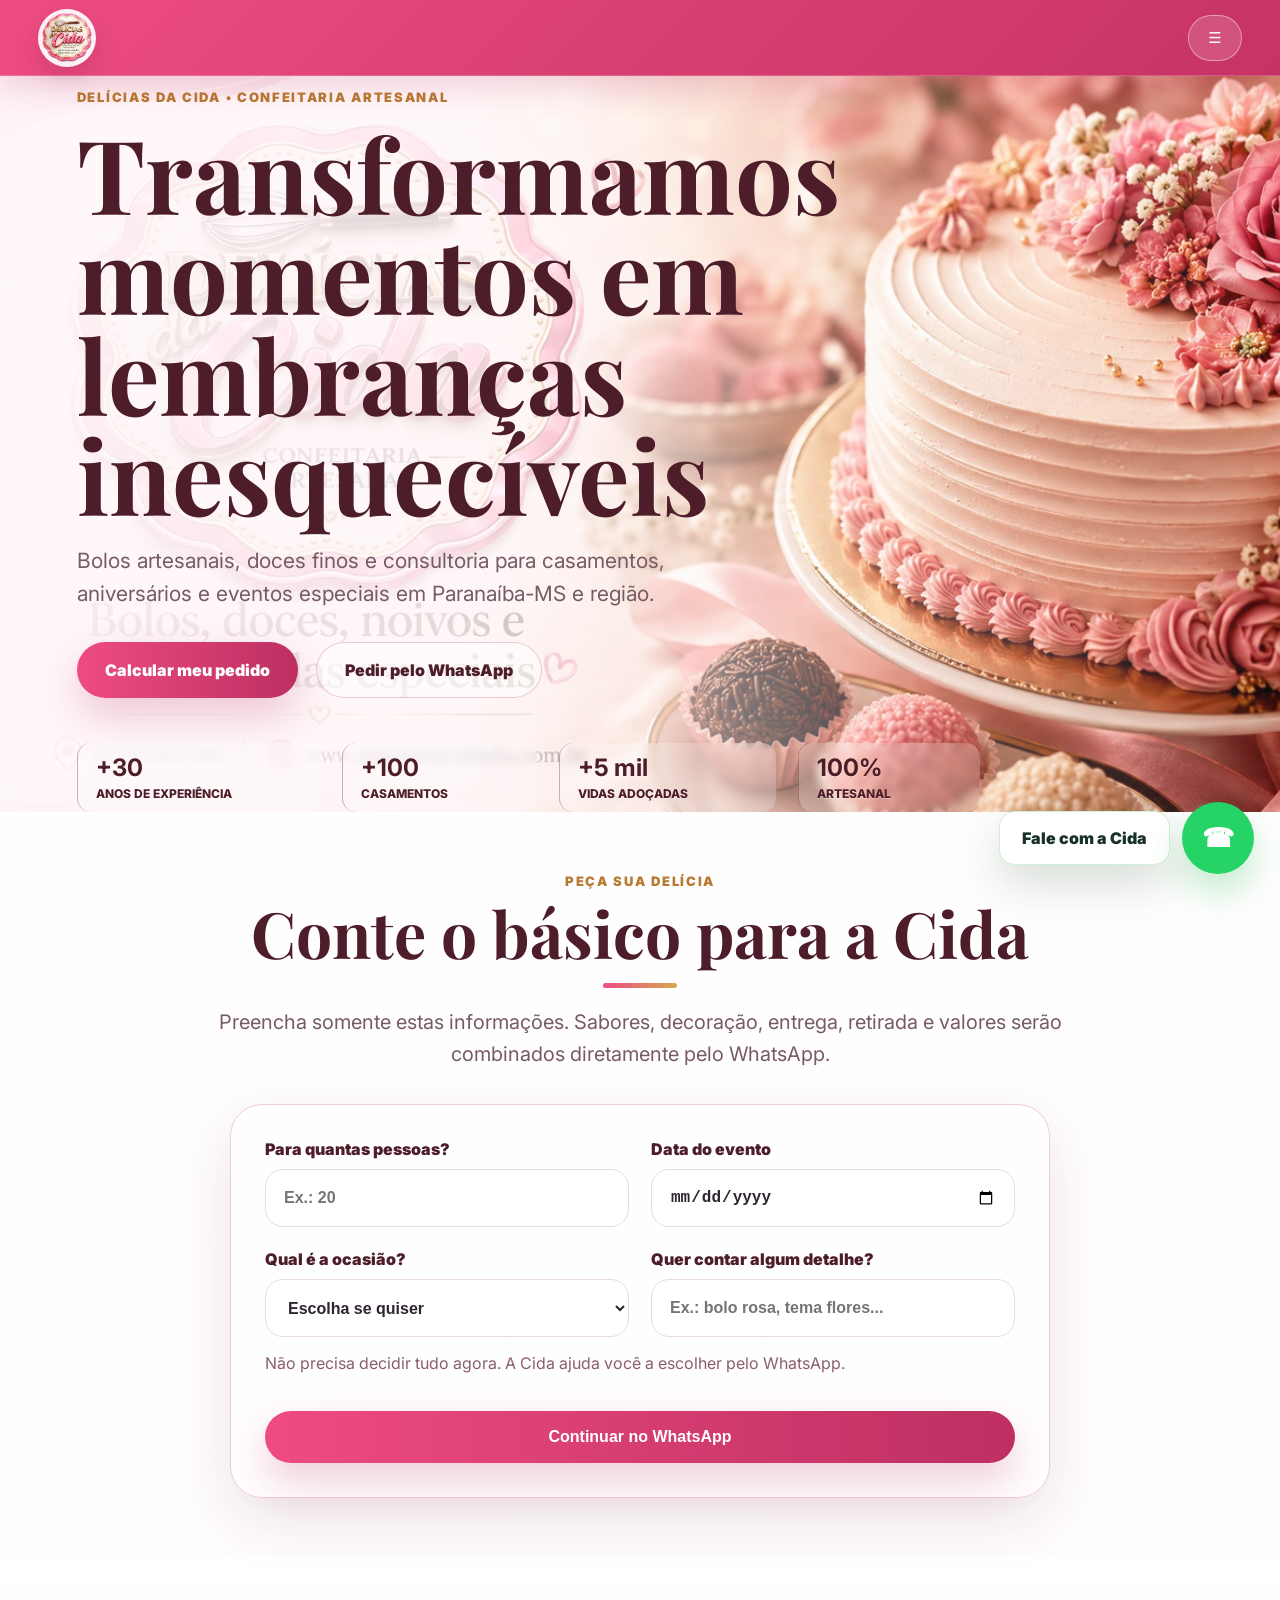
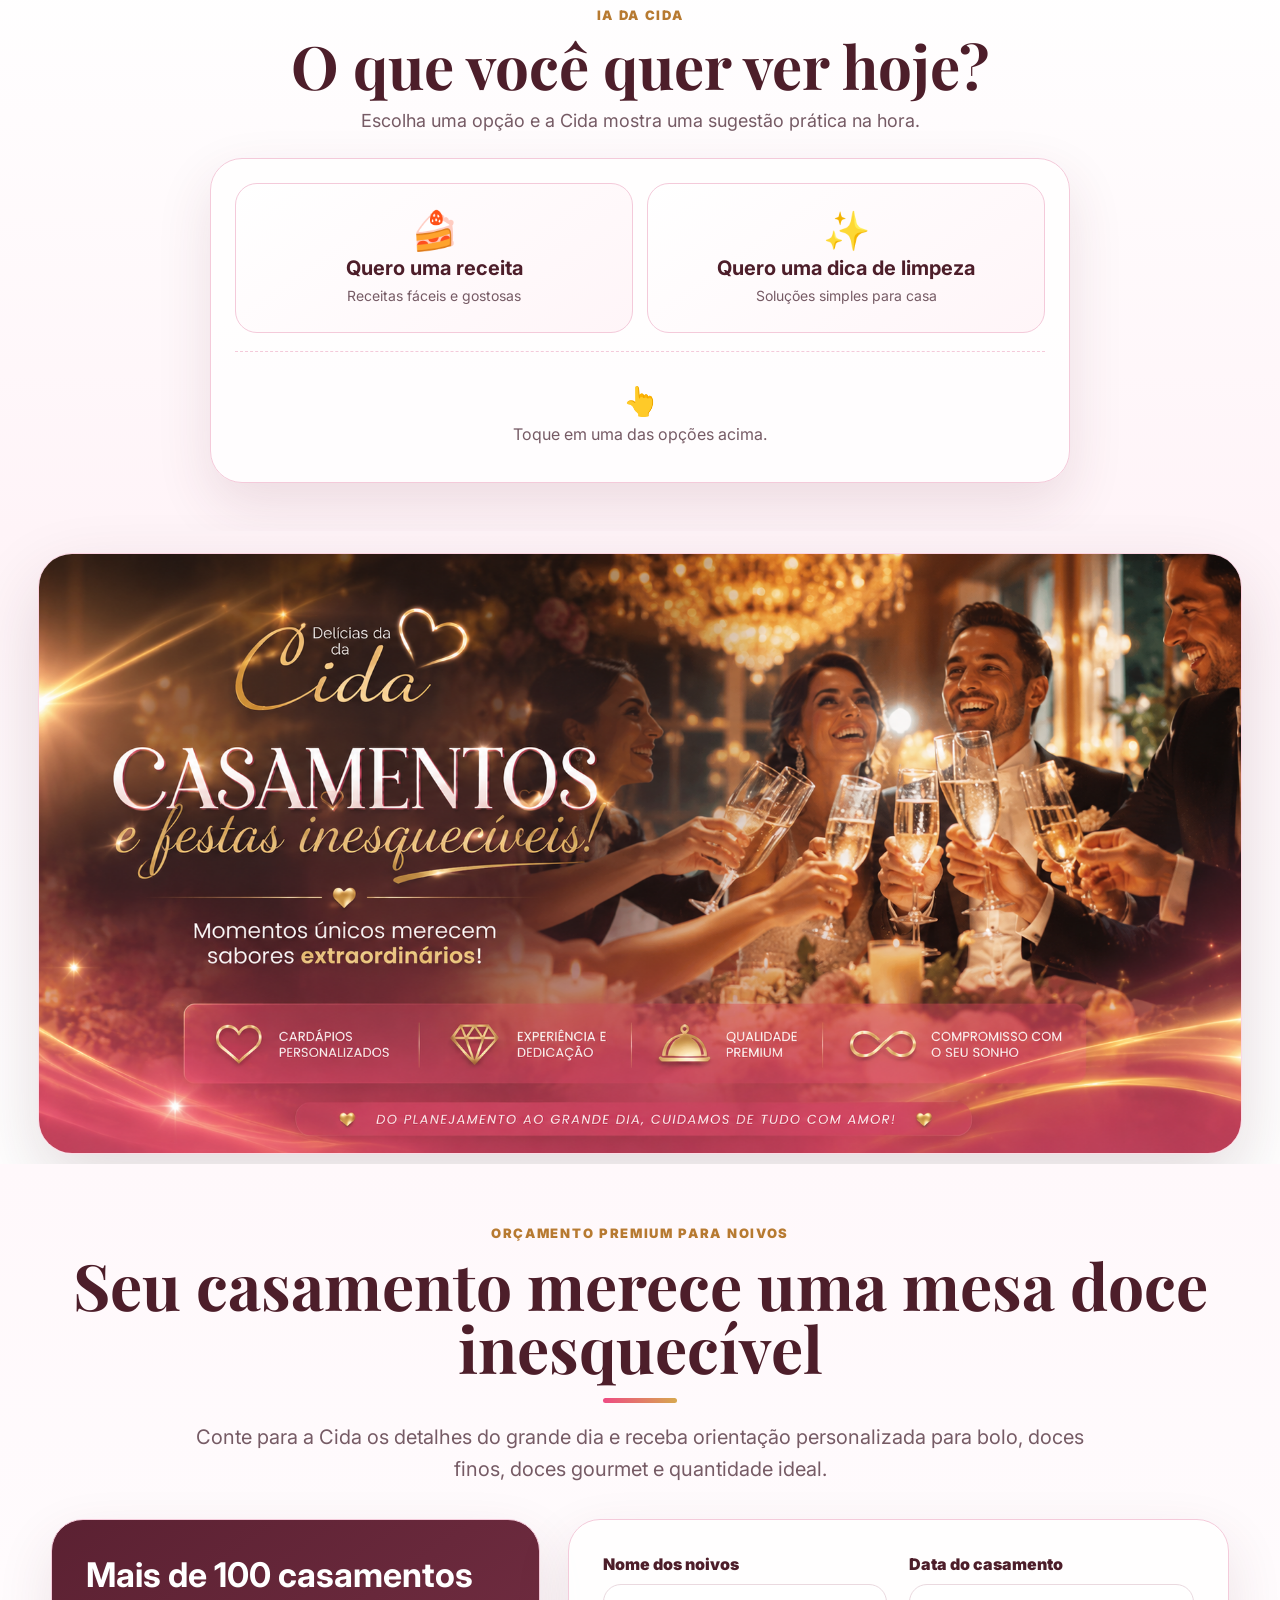
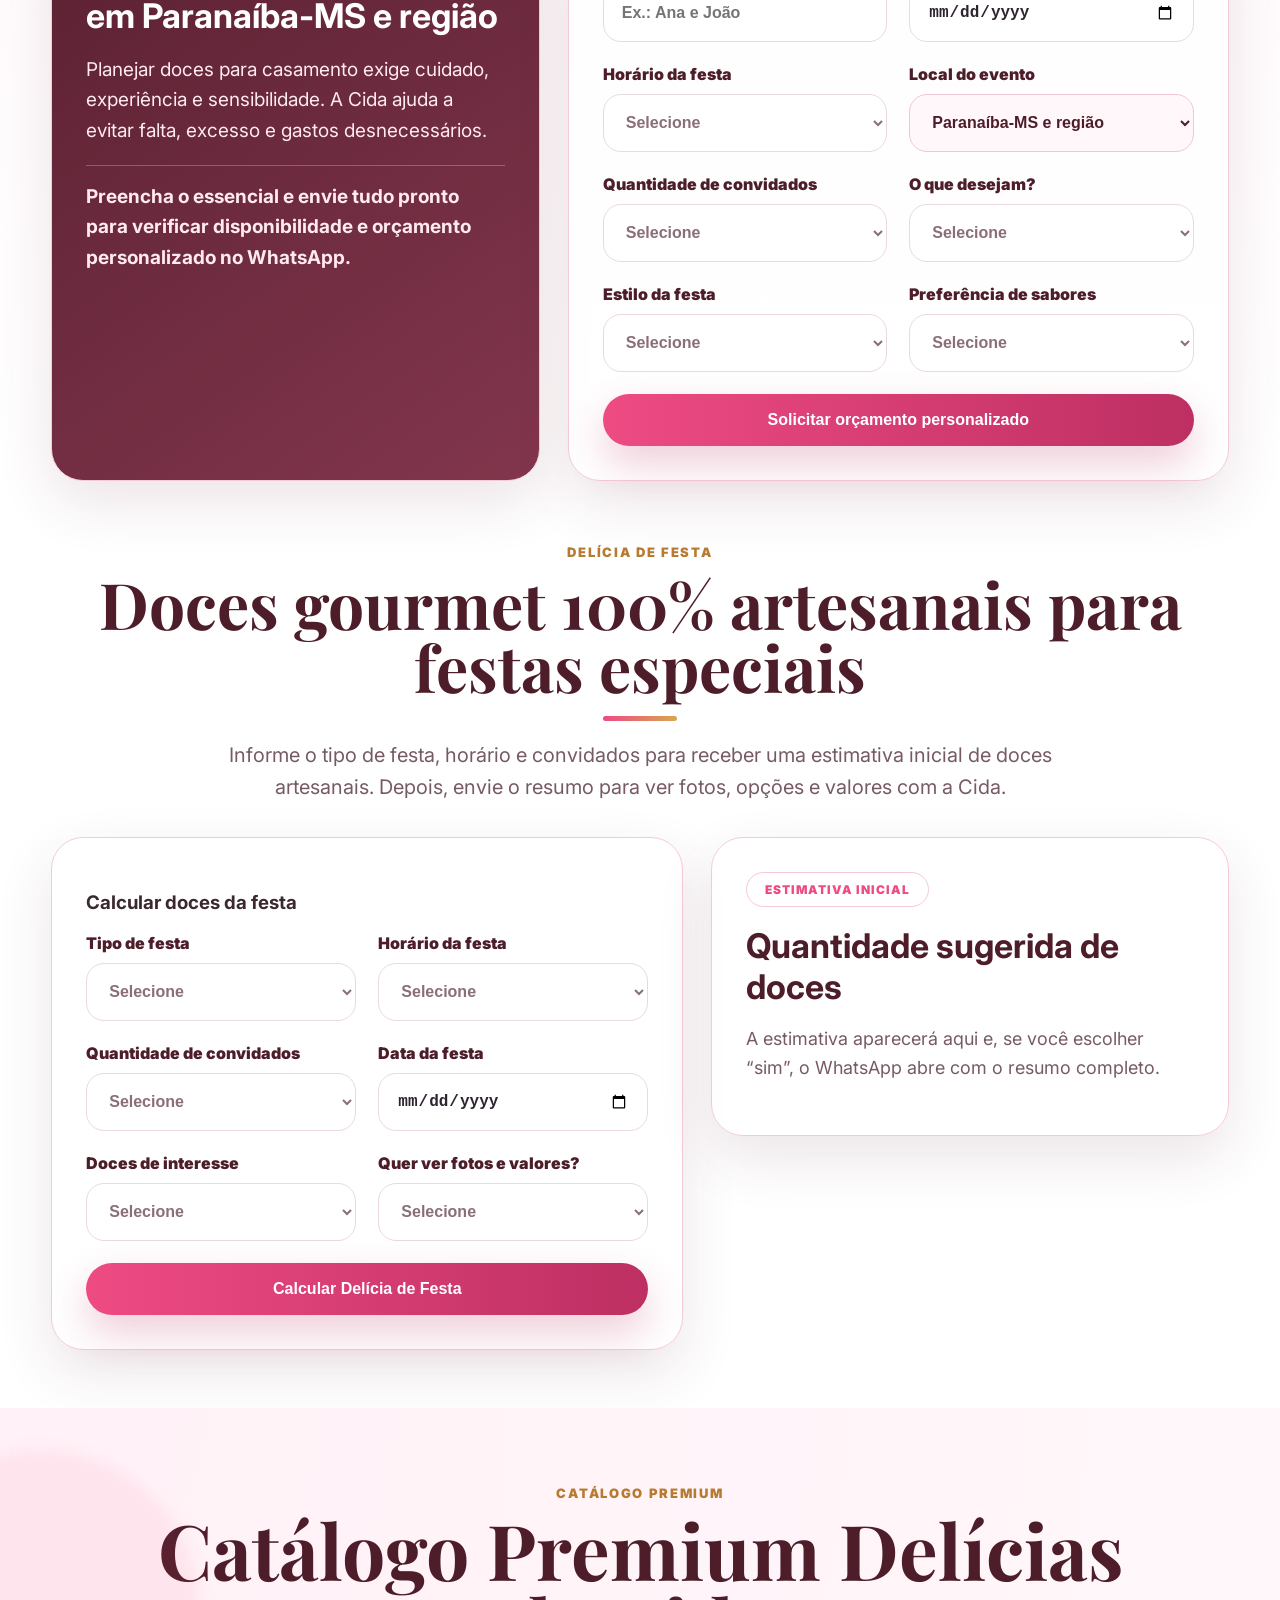
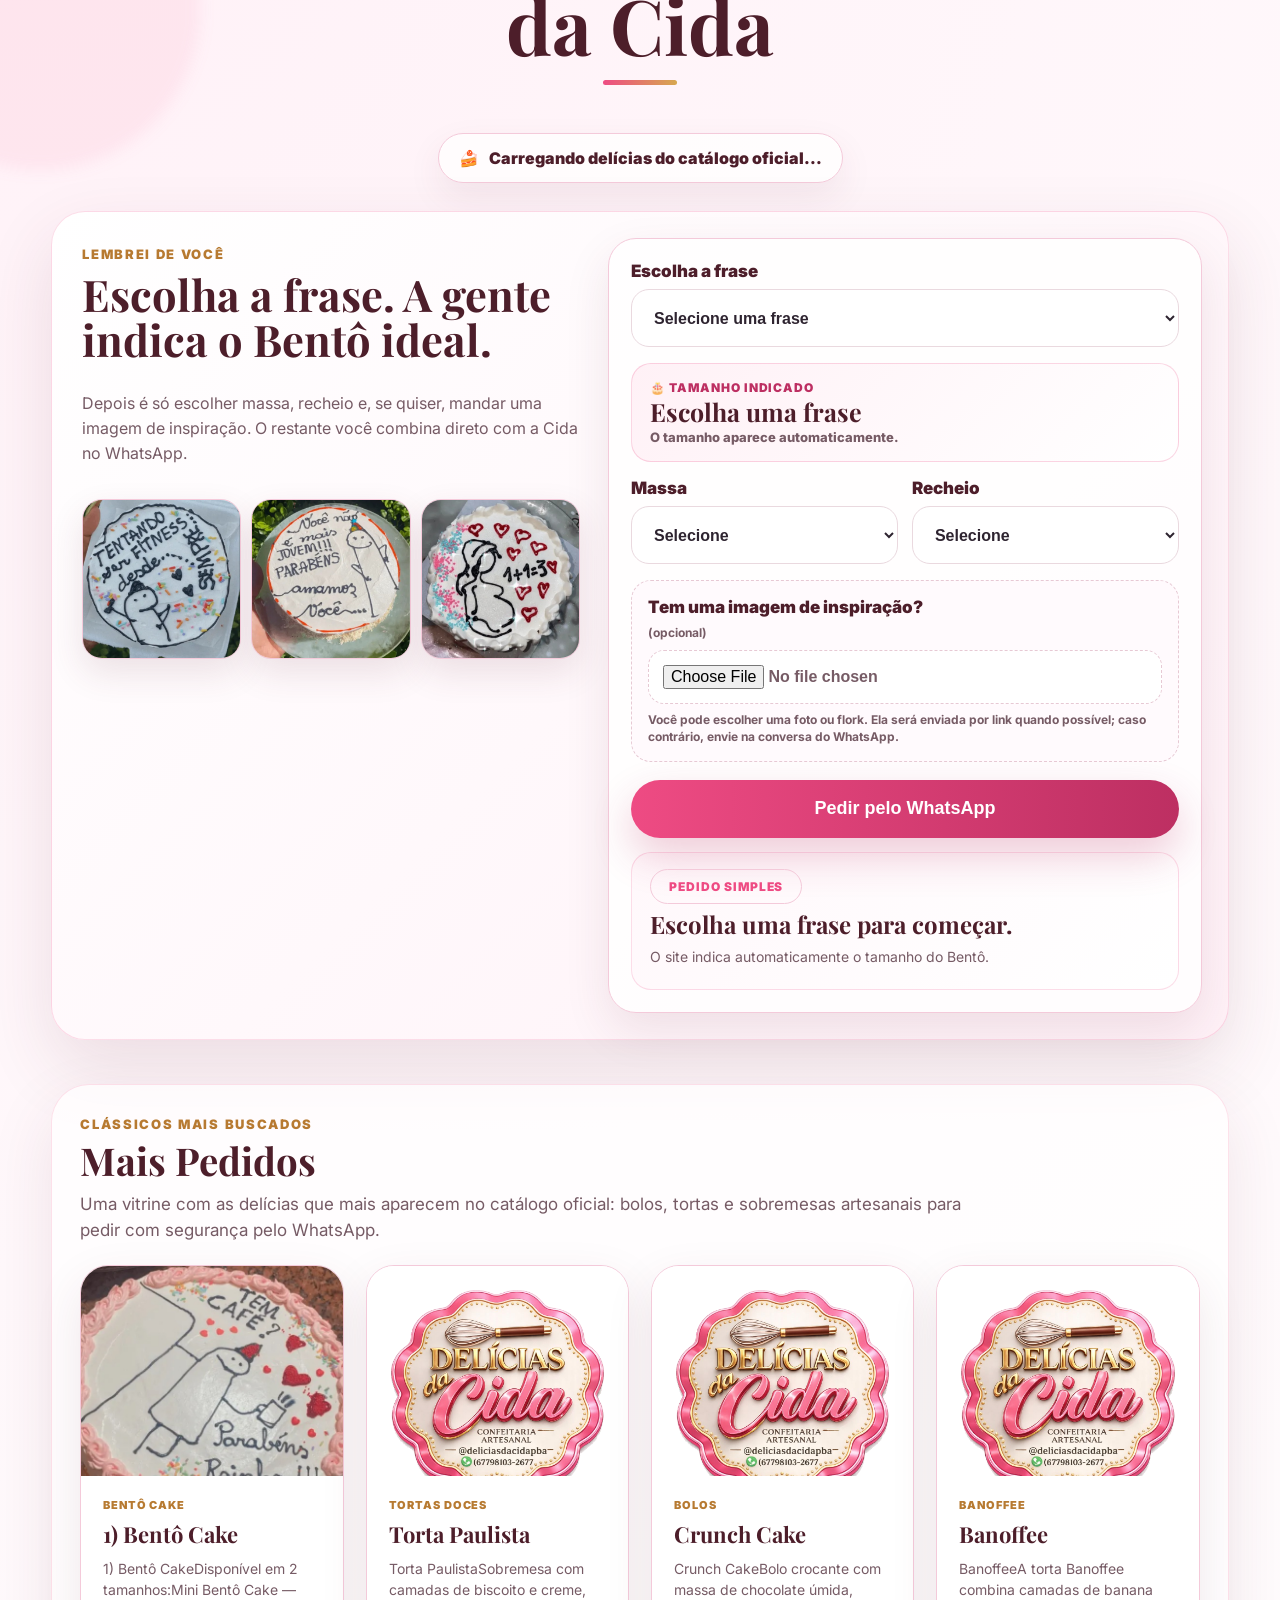
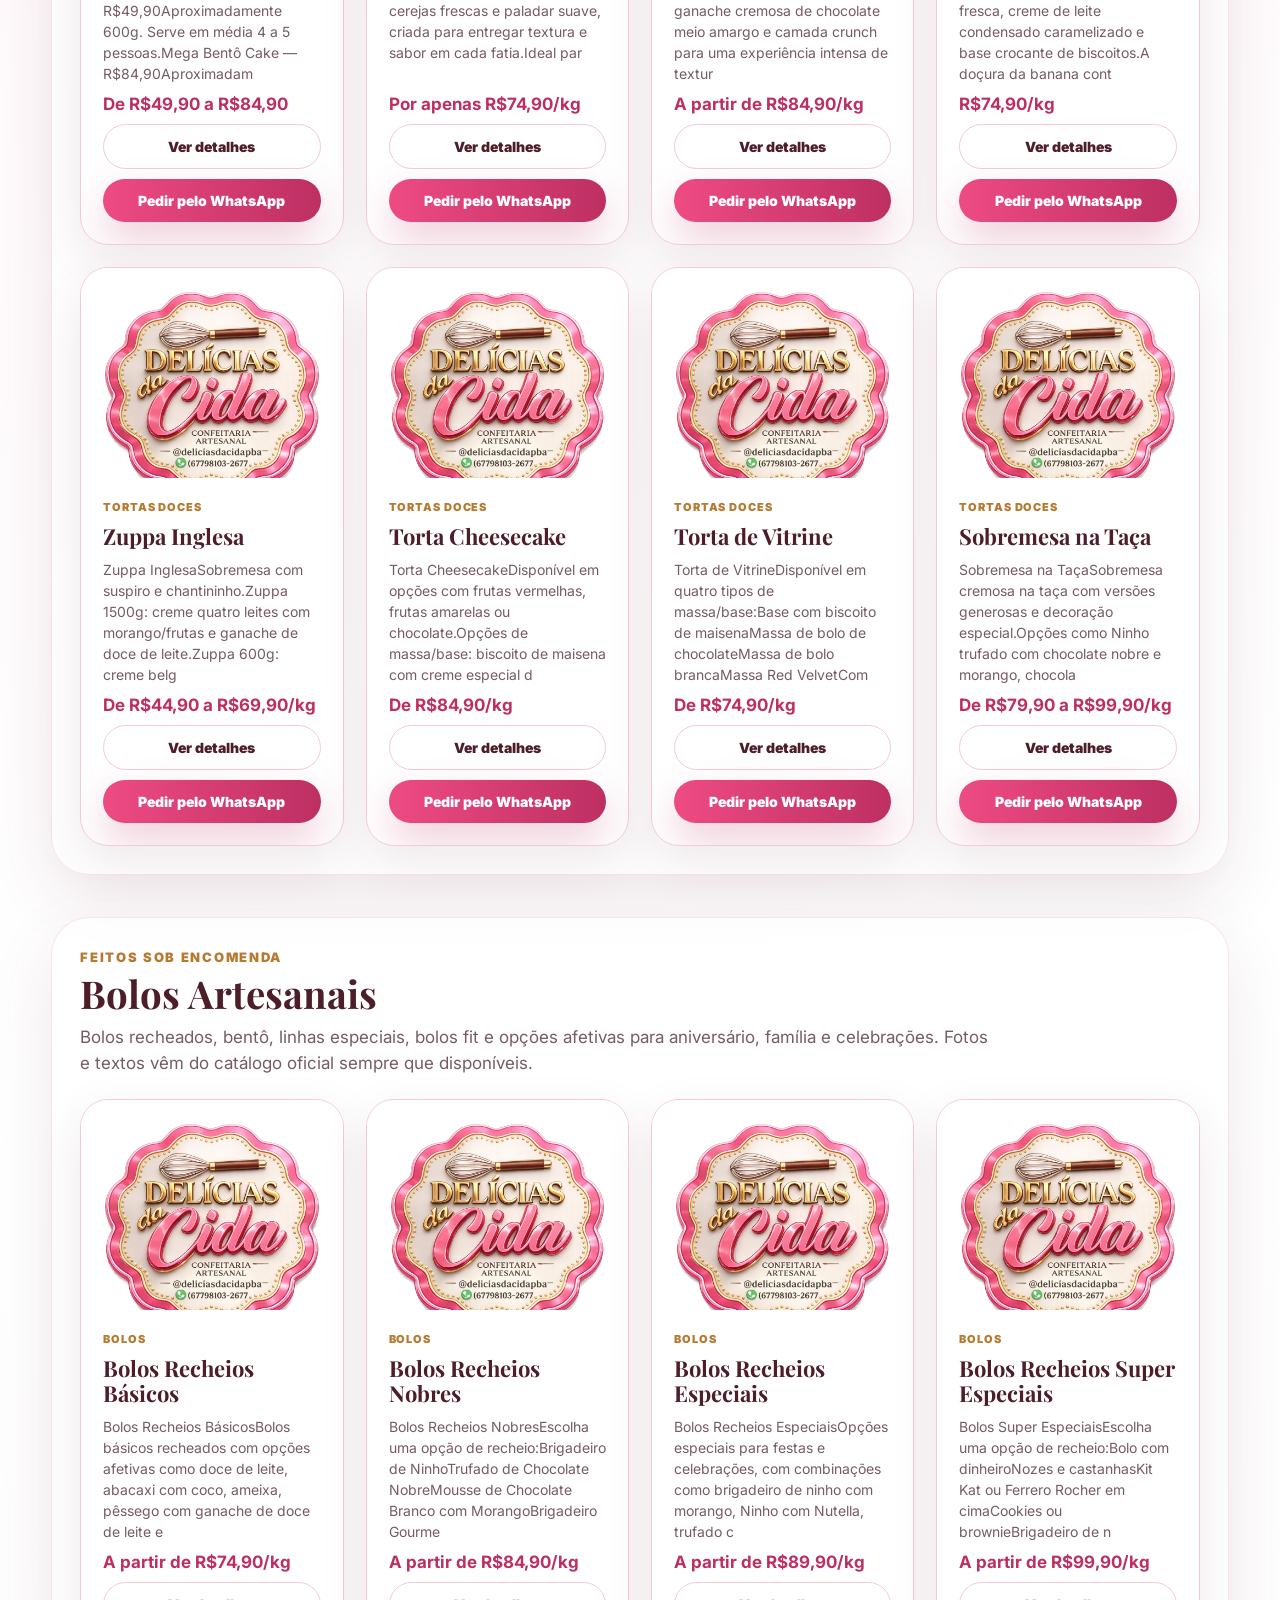
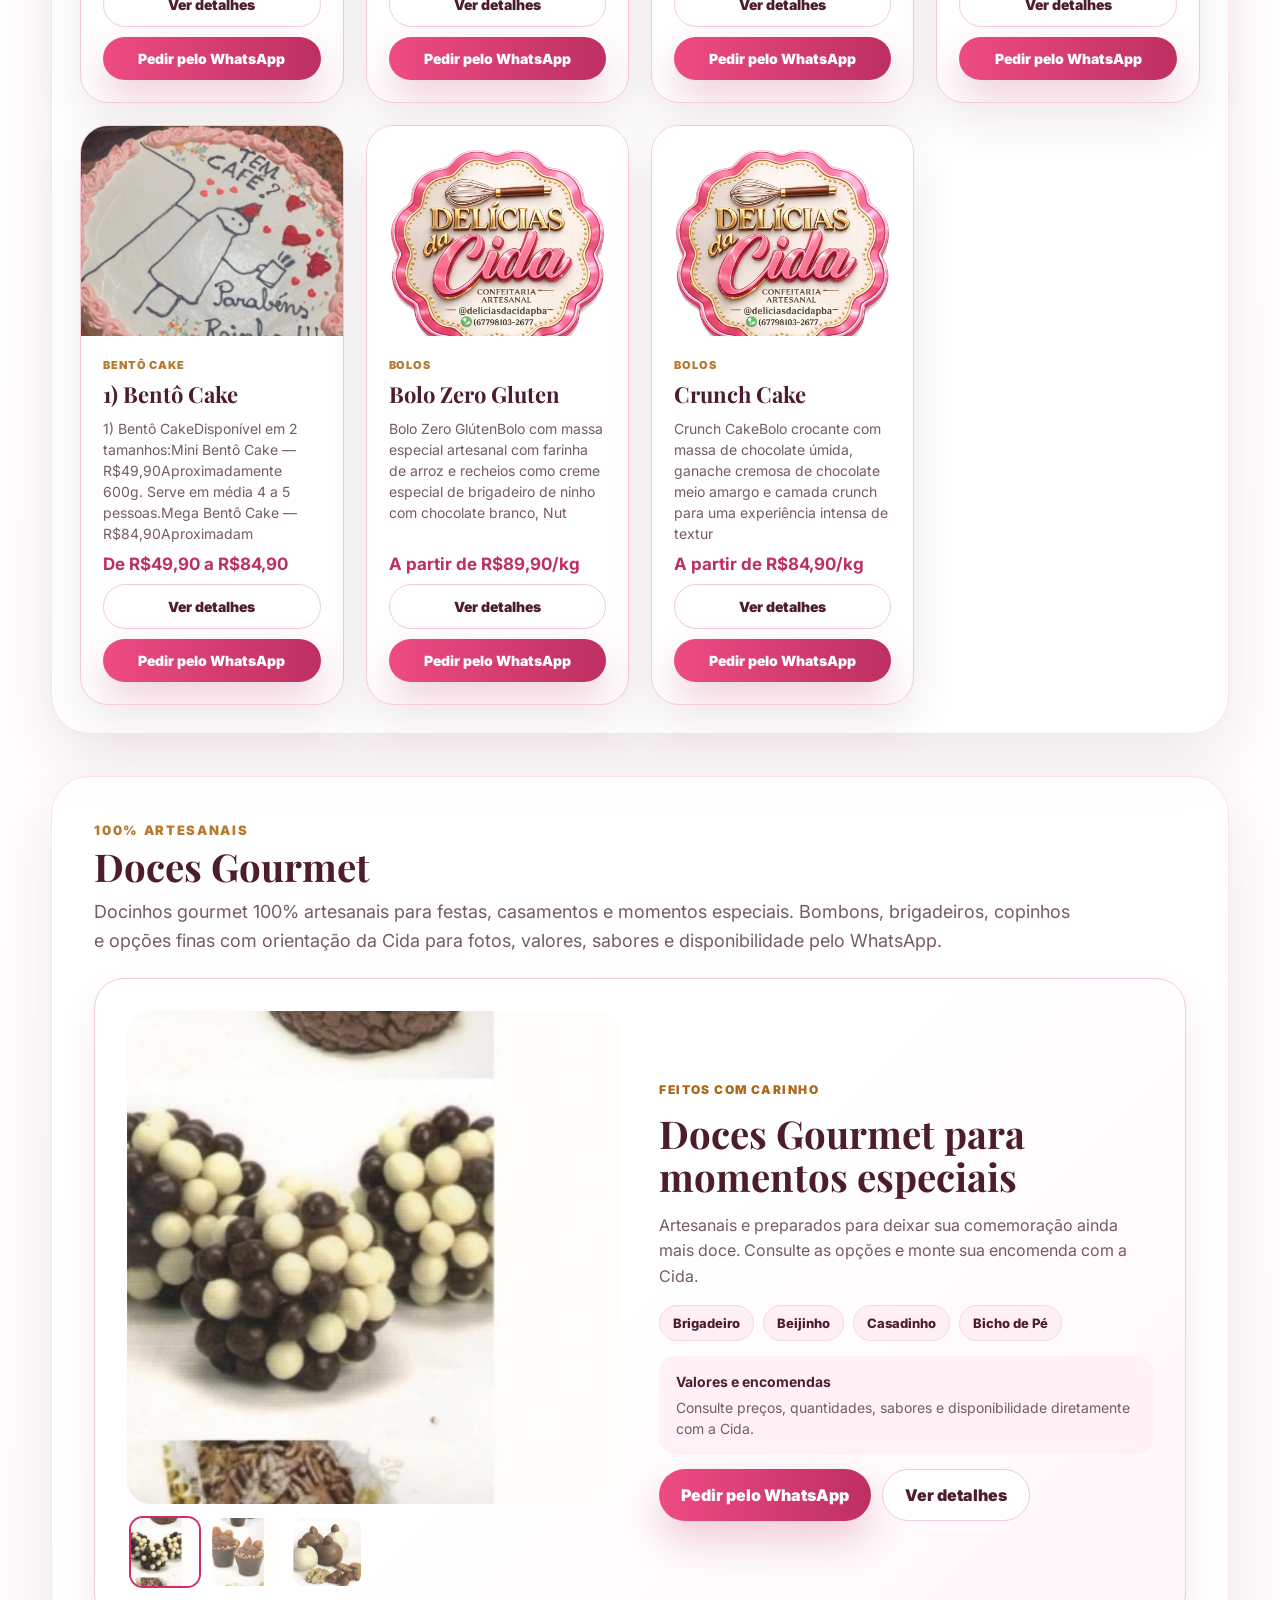
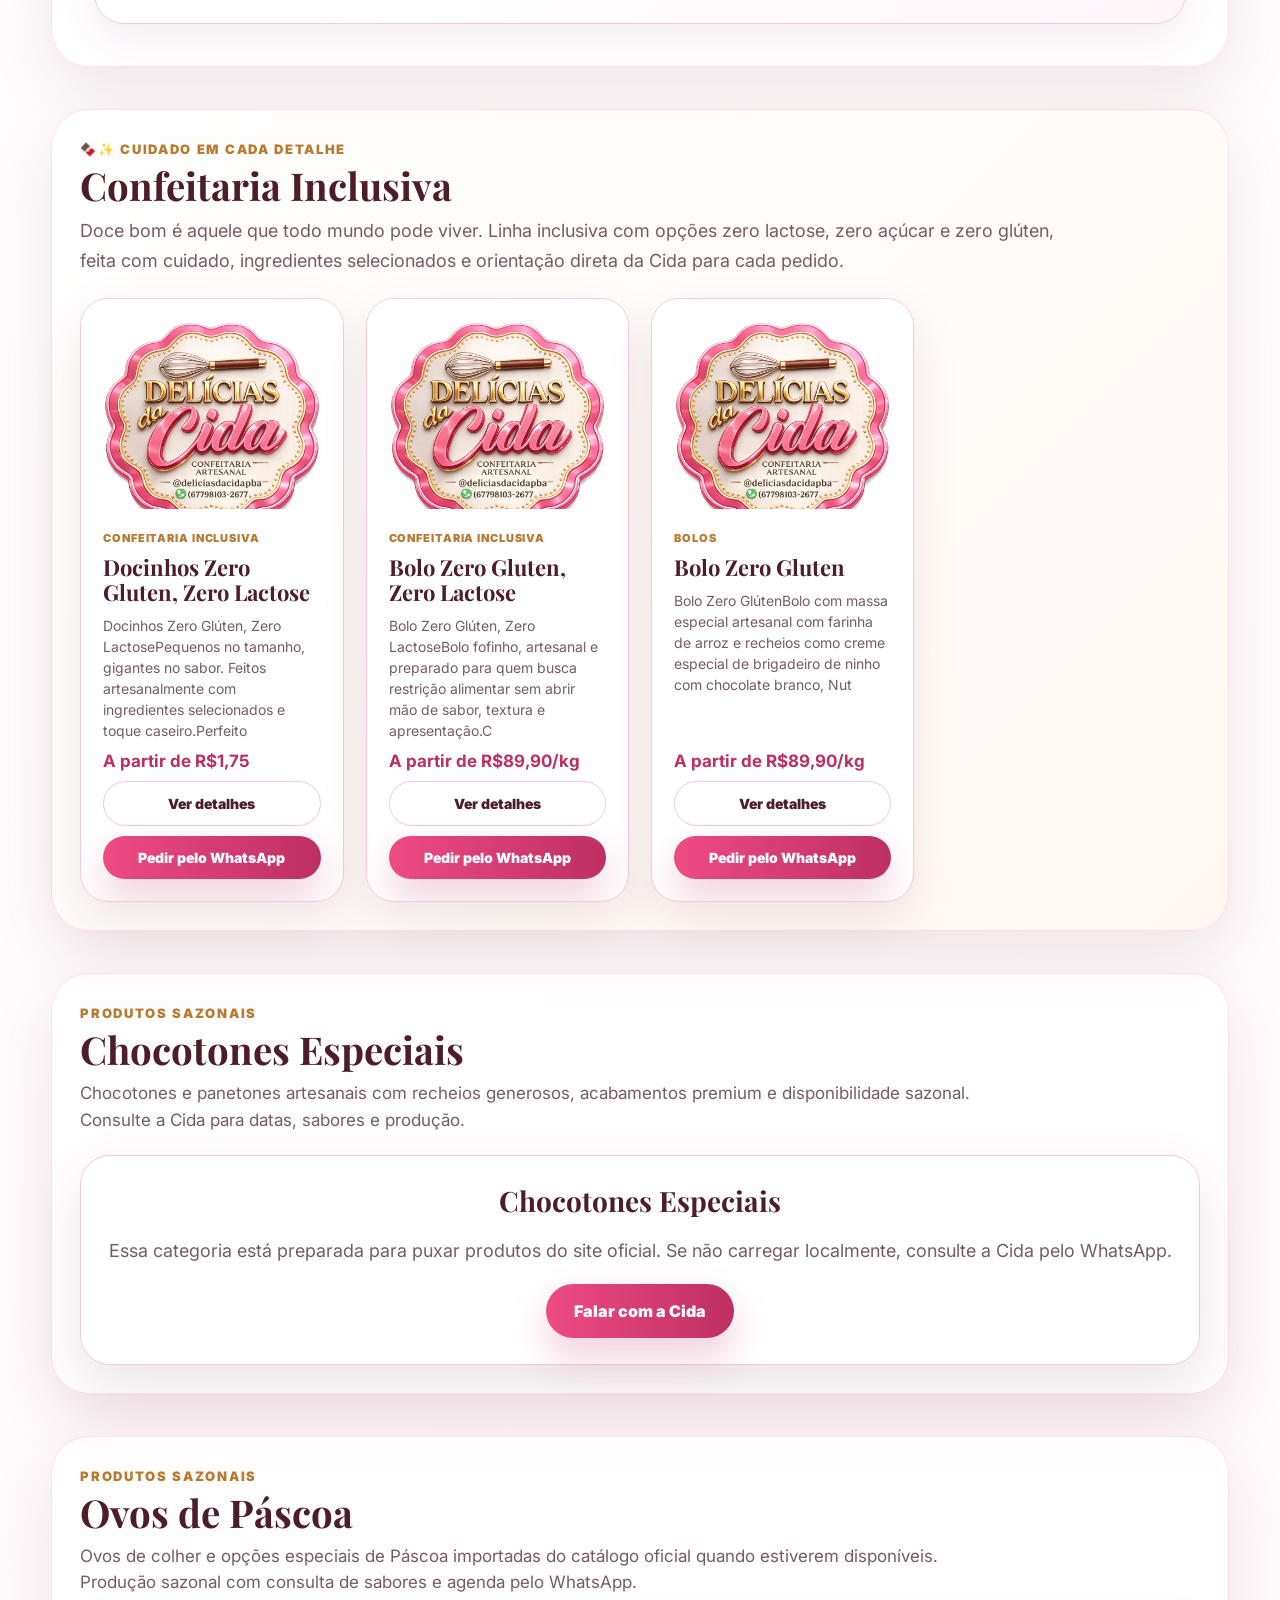
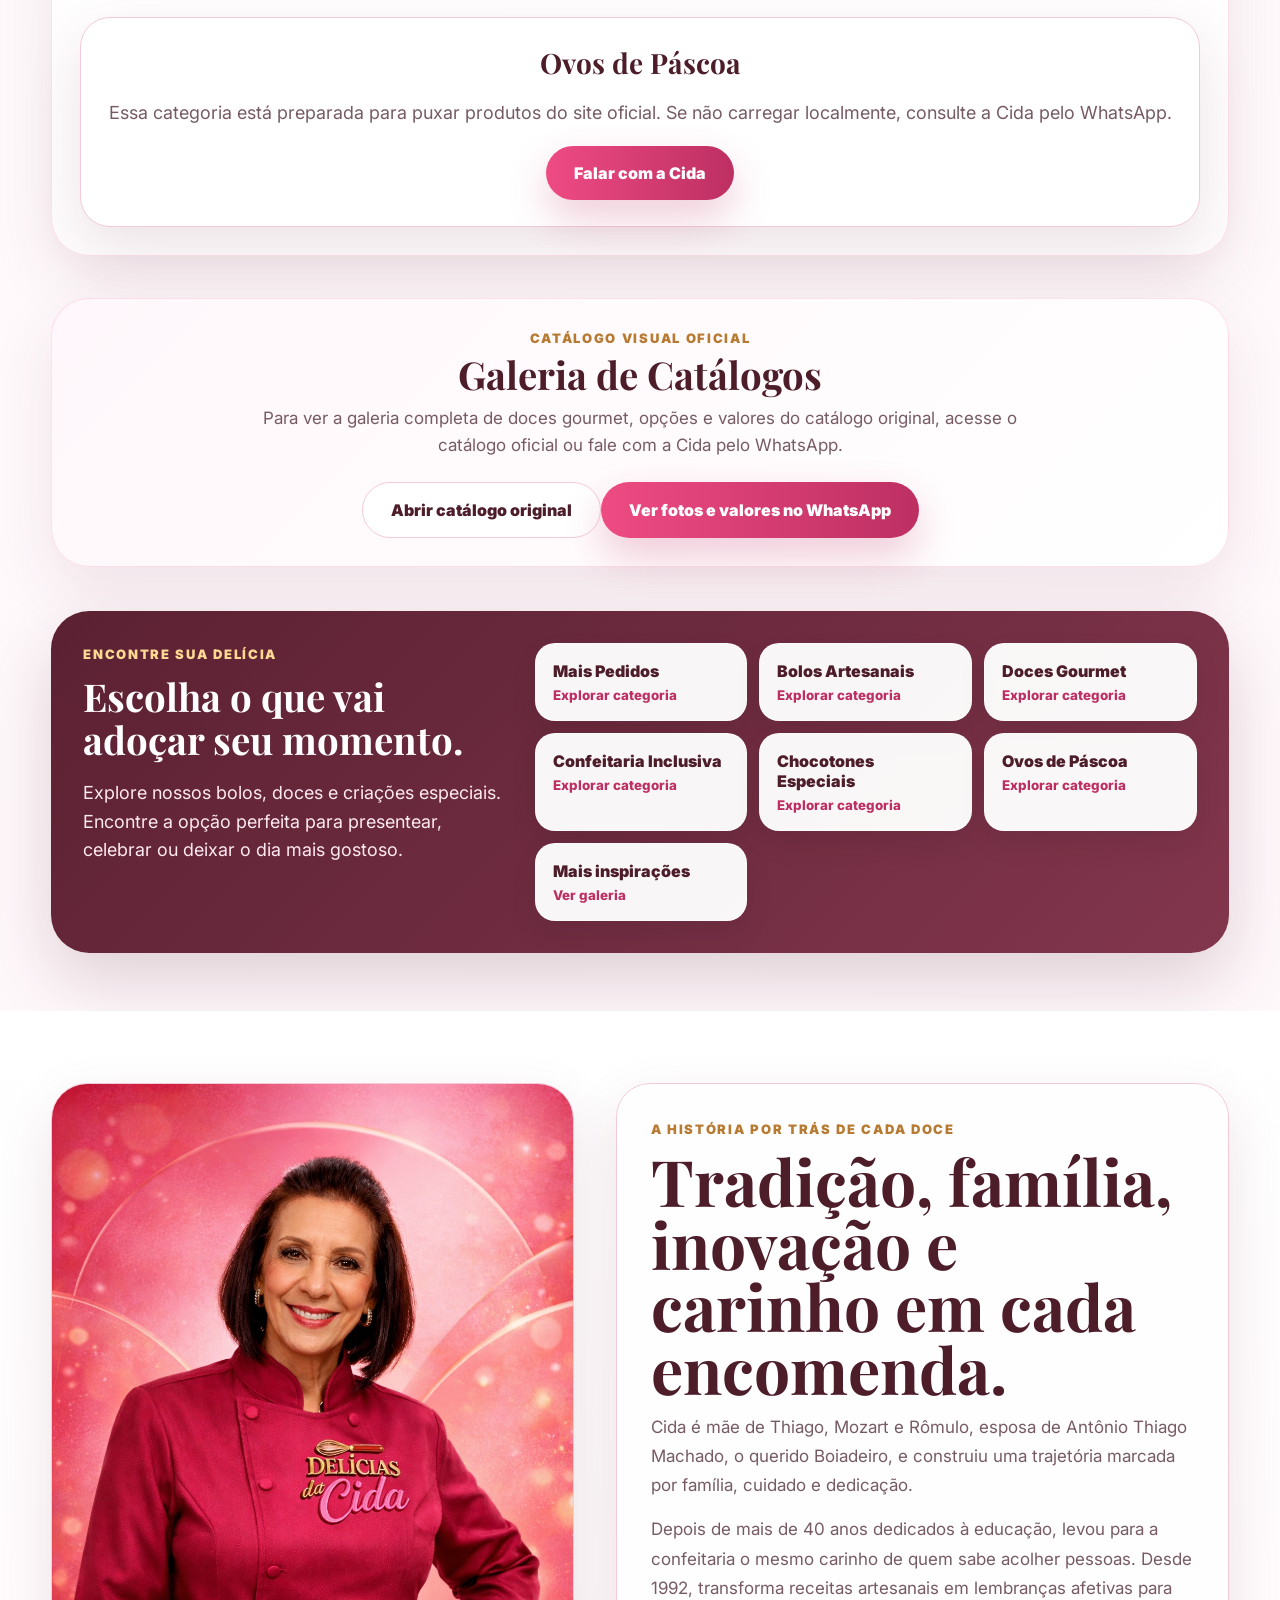
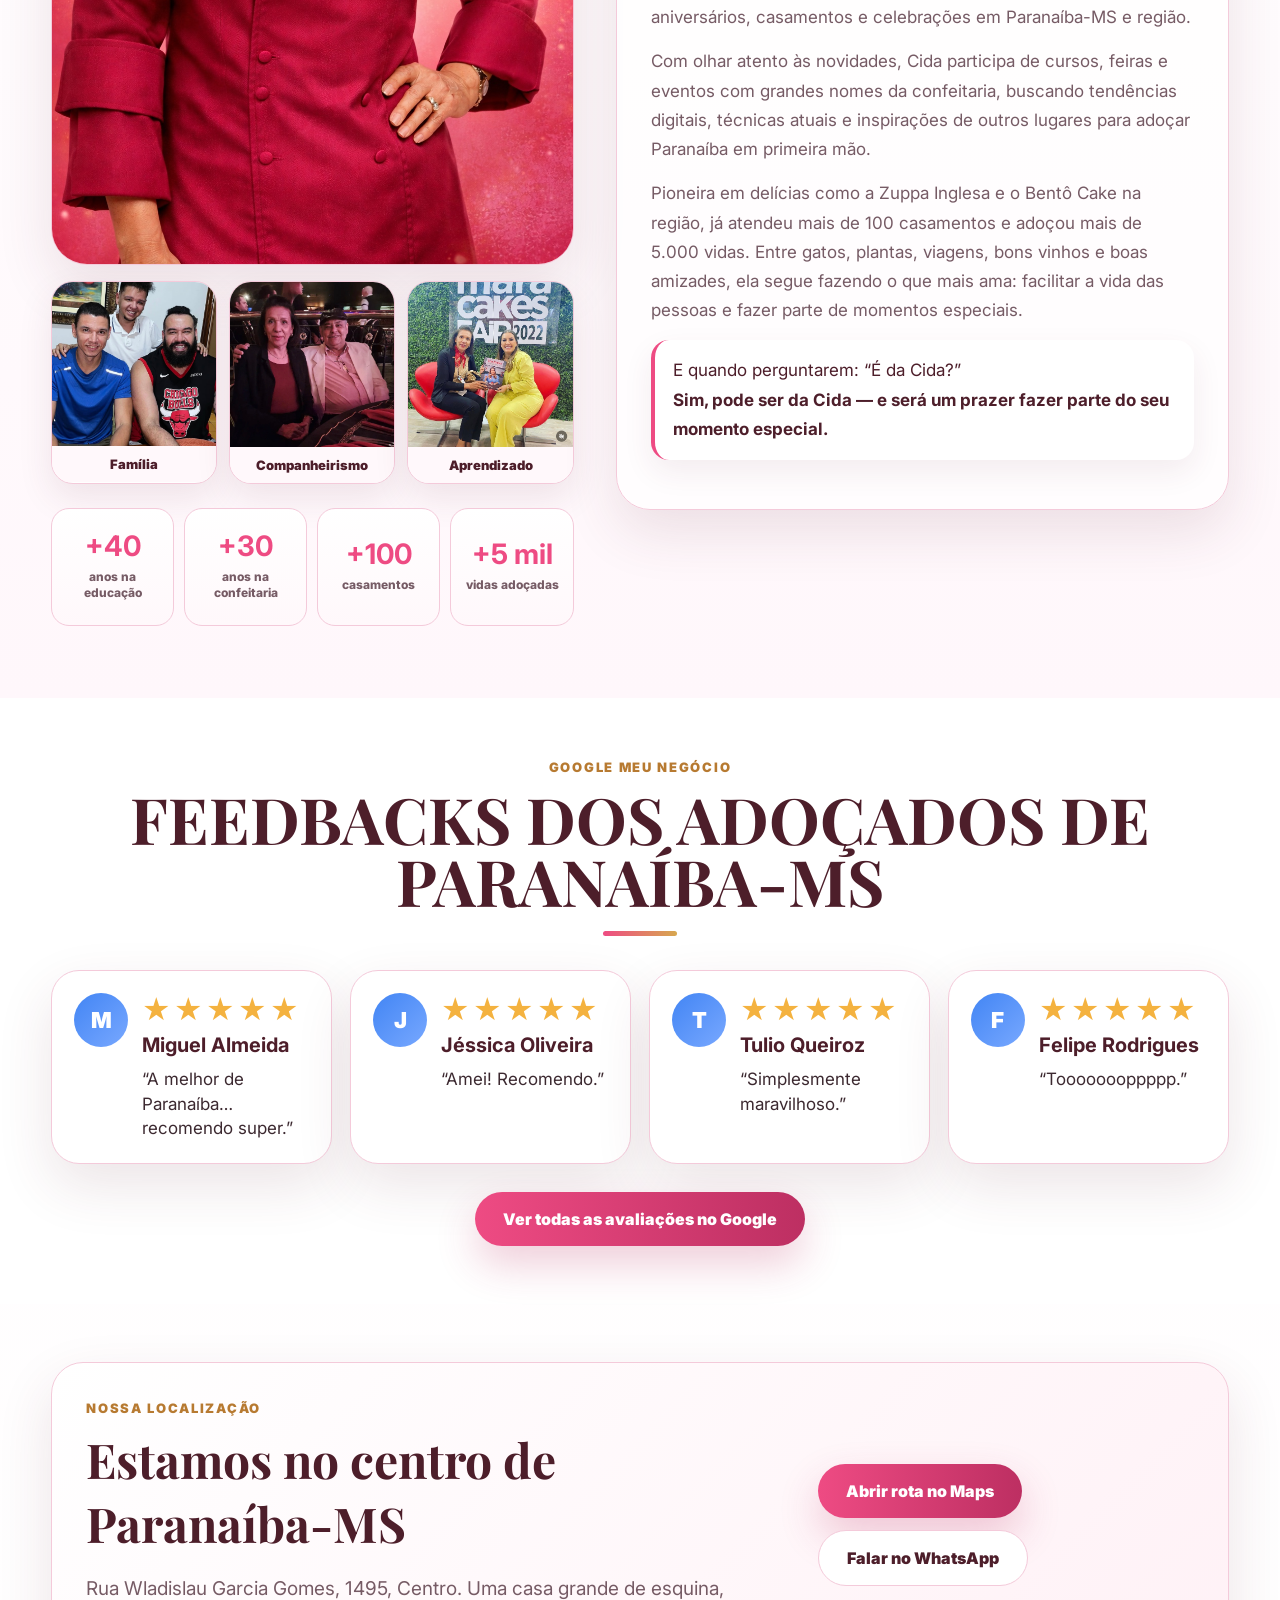
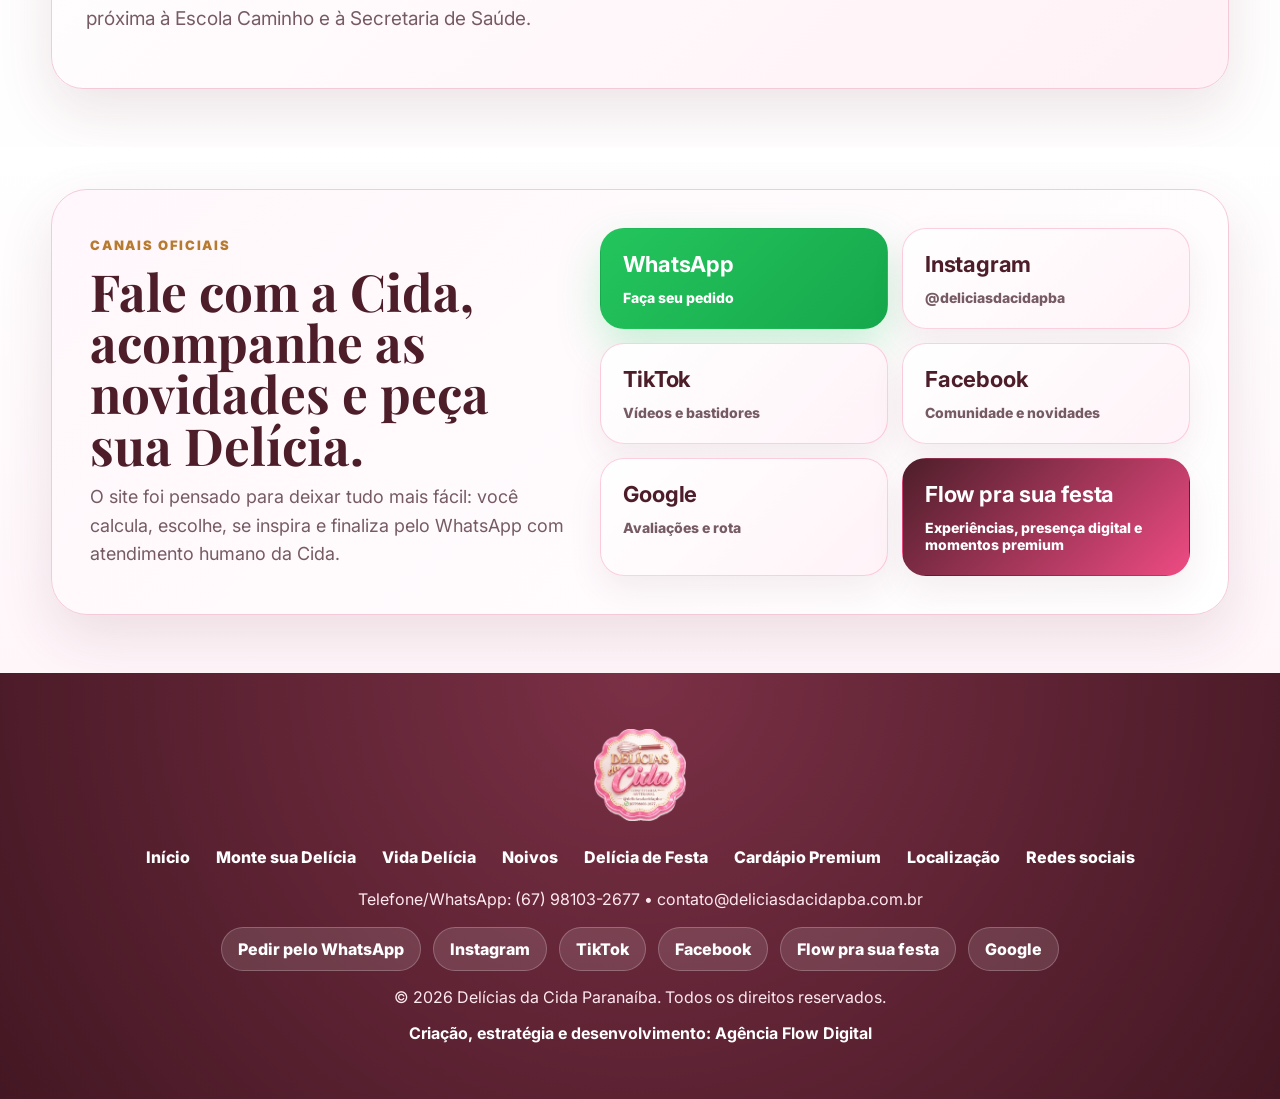
==== index.html @ f283eb6d "feat: aprimora atalhos do catalogo e reposiciona indicadores da Cida" ====
<!doctype html>
<html lang="pt-BR">
<head>
  <meta charset="utf-8" />
  <!-- Google Tag Manager -->
  <script>(function(w,d,s,l,i){w[l]=w[l]||[];w[l].push({'gtm.start':
  new Date().getTime(),event:'gtm.js'});var f=d.getElementsByTagName(s)[0],
  j=d.createElement(s),dl=l!='dataLayer'?'&l='+l:'';j.async=true;j.src=
  'https://www.googletagmanager.com/gtm.js?id='+i+dl;f.parentNode.insertBefore(j,f);
  })(window,document,'script','dataLayer','GTM-K358S256');</script>
  <!-- End Google Tag Manager -->

  <!-- Google tag (GA4) -->
  <script async src="https://www.googletagmanager.com/gtag/js?id=G-E81J8073YN"></script>
  <script>
    window.dataLayer = window.dataLayer || [];
    function gtag(){dataLayer.push(arguments);}
    gtag('js', new Date());
    gtag('config', 'G-E81J8073YN');
  </script>
  <!-- End Google tag (GA4) -->

  <!-- Meta Pixel Code -->
  <script>
  !function(f,b,e,v,n,t,s)
  {if(f.fbq)return;n=f.fbq=function(){n.callMethod?
  n.callMethod.apply(n,arguments):n.queue.push(arguments)};
  if(!f._fbq)f._fbq=n;n.push=n;n.loaded=!0;n.version='2.0';
  n.queue=[];t=b.createElement(e);t.async=!0;
  t.src=v;s=b.getElementsByTagName(e)[0];
  s.parentNode.insertBefore(t,s)}(window, document,'script',
  'https://connect.facebook.net/en_US/fbevents.js');
  fbq('init', '1072531990334488');
  fbq('track', 'PageView');
  </script>
  <noscript><img height="1" width="1" style="display:none"
  src="https://www.facebook.com/tr?id=1072531990334488&ev=PageView&noscript=1"
  /></noscript>
  <!-- End Meta Pixel Code -->

  <meta name="viewport" content="width=device-width, initial-scale=1" />
  <title>Delícias da Cida | Confeitaria Artesanal Paranaíba MS</title>
  <meta name="description" content="Confeitaria artesanal em Paranaíba-MS com bolos, doces gourmet, Bentô Cake, doces finos, receitas, calculadoras e atendimento pelo WhatsApp." />
  <meta name="theme-color" content="#e84b7f" />
  <meta property="og:type" content="website" />
  <meta property="og:locale" content="pt_BR" />
  <meta property="og:url" content="https://deliciasdacidapba.com.br/" />
  <meta property="og:site_name" content="Delícias da Cida" />
  <meta property="og:title" content="Delícias da Cida | Confeitaria Artesanal Paranaíba MS" />
  <meta property="og:description" content="Confeitaria artesanal em Paranaíba-MS com bolos, doces gourmet, Bentô Cake, doces finos e encomendas especiais." />
  <meta name="twitter:card" content="summary_large_image" />
  <meta name="twitter:title" content="Delícias da Cida | Confeitaria Artesanal Paranaíba MS" />
  <meta name="twitter:description" content="Confeitaria artesanal em Paranaíba-MS com bolos, doces gourmet, Bentô Cake, doces finos e encomendas especiais." />

  <meta property="og:image" content="https://home.deliciasdacidapba.com.br/assets/delicias-da-cida-compartilhamento-20260806.jpg" />
  <meta property="og:image:secure_url" content="https://home.deliciasdacidapba.com.br/assets/delicias-da-cida-compartilhamento-20260806.jpg" />
  <meta property="og:image:type" content="image/jpeg" />
  <meta property="og:image:width" content="1200" />
  <meta property="og:image:height" content="630" />
  <meta property="og:image:alt" content="Delícias da Cida — bolos, doces, noivos e encomendas especiais" />
  <meta name="twitter:image" content="https://home.deliciasdacidapba.com.br/assets/delicias-da-cida-compartilhamento-20260806.jpg" />
  <link rel="image_src" href="https://home.deliciasdacidapba.com.br/assets/delicias-da-cida-compartilhamento-20260806.jpg" />
  <link rel="icon" href="assets/favicon.ico" sizes="any" />
  <link rel="icon" type="image/png" sizes="32x32" href="assets/favicon-32x32.png" />
  <link rel="apple-touch-icon" href="assets/apple-touch-icon.png" />
  <link rel="preconnect" href="https://fonts.googleapis.com">
  <link rel="preconnect" href="https://fonts.gstatic.com" crossorigin>
  <link href="https://fonts.googleapis.com/css2?family=Inter:wght@400;500;600;700;800;900&family=Playfair+Display:wght@600;700;800&display=swap" rel="stylesheet">
  <link rel="stylesheet" href="style.css" />
</head>
<body>
  <!-- Google Tag Manager (noscript) -->
  <noscript><iframe src="https://www.googletagmanager.com/ns.html?id=GTM-K358S256"
  height="0" width="0" style="display:none;visibility:hidden"></iframe></noscript>
  <!-- End Google Tag Manager (noscript) -->
  <header class="site-header" id="inicio">
    <a class="brand" href="#inicio" aria-label="Delícias da Cida"><img src="assets/logo.png" alt="Delícias da Cida"></a>
    <button class="nav-toggle" aria-label="Abrir menu" onclick="toggleMenu()">☰</button>
    <nav class="nav" id="nav">
      <a href="#monte">Monte sua Delícia</a>
      <a href="#vida-delicia">Vida Delícia</a>
      <a href="#noivos">Noivos</a>
      <a href="#festa">Delícia de Festa</a>
      <a href="#cardapio-premium">Cardápio Premium</a>
      <a href="#cida">Quem é a Cida</a>
      <a href="#avaliacoes">Avaliações</a>
      <a href="#localizacao">Localização</a>
      <button class="nav-music" type="button" id="musicToggle" aria-pressed="false" aria-label="Ativar música ambiente">🔈 Música</button>
      <a class="nav-whats" href="https://wa.me/5567981032677" target="_blank" rel="noopener">WhatsApp</a>
    </nav>
  </header>

  <audio id="bgFlowAudio" src="assets/audio/bg-flow.mp3" preload="metadata" loop></audio>

  <main>
    <section class="hero hero-01">
      <video class="hero-video" autoplay muted loop playsinline poster="assets/hero-poster.jpg">
        <source src="assets/video/hero.mp4" type="video/mp4">
      </video>
      <div class="hero-layer"></div>
      <div class="hero-content">
        <p class="overline">Delícias da Cida • Confeitaria artesanal</p>
        <h1>Transformamos momentos em lembranças inesquecíveis</h1>
        <p class="hero-text">Bolos artesanais, doces finos e consultoria para casamentos, aniversários e eventos especiais em Paranaíba-MS e região.</p>
        <div class="hero-actions">
          <a class="btn btn-primary" href="#monte">Calcular meu pedido</a>
          <a class="btn btn-ghost" href="https://wa.me/5567981032677?text=Ol%C3%A1%2C%20Cida!%20Vim%20pelo%20site%20e%20gostaria%20de%20fazer%20um%20pedido." target="_blank" rel="noopener">Pedir pelo WhatsApp</a>
        </div>
        <div class="hero-badges" aria-label="Destaques">
          <div><b>+30</b><span>anos de experiência</span></div>
          <div><b>+100</b><span>casamentos</span></div>
          <div><b>+5 mil</b><span>vidas adoçadas</span></div>
          <div><b>100%</b><span>artesanal</span></div>
        </div>
      </div>
    </section>

    <section class="section monte" id="monte">
      <div class="container">
        <div class="section-title center compact">
          <span class="tag">Peça sua Delícia</span>
          <h2>Conte o básico para a Cida</h2>
          <div class="redline"></div>
          <p>Preencha somente estas informações. Sabores, decoração, entrega, retirada e valores serão combinados diretamente pelo WhatsApp.</p>
        </div>

        <div class="calc-shell simple-order-shell">
          <form class="form-card simple-order-form" id="cakeForm">
            <div class="form-grid two">
              <label>Para quantas pessoas?
                <input id="pessoas" type="number" min="1" inputmode="numeric" placeholder="Ex.: 20" required>
              </label>
              <label>Data do evento
                <input id="dataEvento" type="date" required>
              </label>
              <label>Qual é a ocasião?
                <select id="ocasiao">
                  <option value="" selected>Escolha se quiser</option>
                  <option>Casamento</option><option>Aniversário infantil</option><option>Aniversário adulto</option><option>Chá de bebê / revelação</option><option>Evento corporativo</option><option>Festa familiar</option><option>Outro evento</option>
                </select>
              </label>
              <label>Quer contar algum detalhe?
                <input id="detalhesPedido" type="text" placeholder="Ex.: bolo rosa, tema flores...">
              </label>
            </div>
            <p class="microcopy">Não precisa decidir tudo agora. A Cida ajuda você a escolher pelo WhatsApp.</p>
            <button class="btn btn-primary full" type="submit">Continuar no WhatsApp</button>
          </form>
        </div>
      </div>
    </section>

    <section class="section receitas vida-delicia-simple" id="vida-delicia">
      <div class="container vida-container">
        <div class="section-title center compact vida-title-simple">
          <span class="tag">IA da Cida</span>
          <h2>O que você quer ver hoje?</h2>
          <p>Escolha uma opção e a Cida mostra uma sugestão prática na hora.</p>
        </div>

        <div class="recipe-card recipe-card-v5 vida-card-centered vida-card-simple">
          <div class="vida-choice-grid" aria-label="Escolha o tipo de conteúdo">
            <button class="vida-choice-button" type="button" onclick="gerarVidaDelicia('receita')">
              <span class="vida-choice-icon" aria-hidden="true">🍰</span>
              <strong>Quero uma receita</strong>
              <small>Receitas fáceis e gostosas</small>
            </button>
            <button class="vida-choice-button" type="button" onclick="gerarVidaDelicia('limpeza')">
              <span class="vida-choice-icon" aria-hidden="true">✨</span>
              <strong>Quero uma dica de limpeza</strong>
              <small>Soluções simples para casa</small>
            </button>
          </div>

          <div id="vidaResultado" class="recipe-result recipe-result-v4 vida-result-simple" aria-live="polite">
            <div class="vida-empty-state">
              <span>👆</span>
              <p>Toque em uma das opções acima.</p>
            </div>
          </div>
        </div>
      </div>
    </section>

    <section class="noivos-bridge" aria-label="Noivos, amor em cada detalhe">
      <div class="container">
        <picture>
          <source media="(max-width: 760px)" srcset="assets/banners/noivos-mobile.jpg">
          <img src="assets/banners/noivos-desktop.jpg" alt="Noivos, amor em cada detalhe — atendimento personalizado Delícias da Cida">
        </picture>
      </div>
    </section>

    <section class="section noivos" id="noivos">
      <div class="container">
        <div class="section-title center compact">
          <span class="tag">Orçamento Premium para Noivos</span>
          <h2>Seu casamento merece uma mesa doce inesquecível</h2>
          <div class="redline"></div>
          <p>Conte para a Cida os detalhes do grande dia e receba orientação personalizada para bolo, doces finos, doces gourmet e quantidade ideal.</p>
        </div>
        <div class="premium-form-shell">
          <div class="premium-copy-card">
            <h3>Mais de 100 casamentos em Paranaíba-MS e região</h3>
            <p>Planejar doces para casamento exige cuidado, experiência e sensibilidade. A Cida ajuda a evitar falta, excesso e gastos desnecessários.</p><p class="premium-note">Preencha o essencial e envie tudo pronto para verificar disponibilidade e orçamento personalizado no WhatsApp.</p>
          </div>
          <form class="form-card" id="weddingForm">
            <div class="form-grid two">
              <label>Nome dos noivos <input id="nomesNoivos" type="text" placeholder="Ex.: Ana e João" required></label>
              <label>Data do casamento <input id="dataCasamento" type="date" required></label>
              <label>Horário da festa
                <select id="horaCasamento" required><option value="" disabled selected>Selecione</option><option>Manhã</option><option>Tarde</option><option>Noite</option><option>Ainda vou confirmar</option></select>
              </label>
              <label>Local do evento <select id="localCasamento" required><option selected>Paranaíba-MS e região</option></select></label>
              <label>Quantidade de convidados <select id="convidadosCasamento" required><option value="" disabled selected>Selecione</option><option value="100">100 convidados</option><option value="150">150 convidados</option><option value="200">200 convidados</option><option value="250">250 convidados</option><option value="300">300 convidados</option><option value="350">350 convidados</option><option value="400">400 convidados</option><option value="450">450 convidados</option><option value="500">500 convidados</option><option value="1000">1000 convidados</option><option value="1001">Acima de 1000 convidados — falar com a Cida</option></select></label>
              <label>O que desejam?
                <select id="interesseCasamento" required><option value="" disabled selected>Selecione</option><option>Bolo de casamento</option><option>Doces finos</option><option>Doces gourmet</option><option>Mesa completa</option><option>Bolo + doces</option><option>Ainda preciso de orientação</option></select>
              </label>
              <label>Estilo da festa
                <select id="estiloCasamento" required><option value="" disabled selected>Selecione</option><option>Clássica</option><option>Romântica</option><option>Rústica</option><option>Luxo</option><option>Moderna</option><option>Intimista</option><option>Ainda não definido</option></select>
              </label>
              <label>Preferência de sabores
                <select id="saboresCasamento" required><option value="" disabled selected>Selecione</option><option>Chocolate</option><option>Ninho</option><option>Nozes</option><option>Frutas</option><option>Doce de leite</option><option>Sabores tradicionais</option><option>Quero sugestões da Cida</option></select>
              </label>
            </div>
            <button class="btn btn-primary full" type="submit">Solicitar orçamento personalizado</button>
          </form>
        </div>
      </div>
    </section>

    <section class="section festa" id="festa">
      <div class="container">
        <div class="section-title center compact">
          <span class="tag">Delícia de Festa</span>
          <h2>Doces gourmet 100% artesanais para festas especiais</h2>
          <div class="redline"></div>
          <p>Informe o tipo de festa, horário e convidados para receber uma estimativa inicial de doces artesanais. Depois, envie o resumo para ver fotos, opções e valores com a Cida.</p>
        </div>
        <div class="event-grid">
          <form class="form-card" id="partySweetForm">
            <h3>Calcular doces da festa</h3>
            <div class="form-grid two">
              <label>Tipo de festa
                <select id="tipoFesta" required><option value="" disabled selected>Selecione</option><option>Casamento</option><option>Aniversário infantil</option><option>Aniversário adulto</option><option>Chá de bebê / revelação</option><option>Formatura</option><option>Evento corporativo</option><option>Bodas</option><option>Festa familiar</option><option>Confraternização</option><option>Outro evento</option></select>
              </label>
              <label>Horário da festa
                <select id="horarioFesta" required><option value="" disabled selected>Selecione</option><option>Manhã</option><option>Tarde</option><option>Noite</option></select>
              </label>
              <label>Quantidade de convidados <select id="convidadosFesta" required><option value="" disabled selected>Selecione</option><option value="100">100 convidados</option><option value="150">150 convidados</option><option value="200">200 convidados</option><option value="250">250 convidados</option><option value="300">300 convidados</option><option value="350">350 convidados</option><option value="400">400 convidados</option><option value="450">450 convidados</option><option value="500">500 convidados</option><option value="1000">1000 convidados</option><option value="1001">Acima de 1000 convidados — falar com a Cida</option></select></label>
              <label>Data da festa
                <input id="dataFesta" type="date" required>
              </label>
              <label>Doces de interesse
                <select id="interesseDoces" required><option value="" disabled selected>Selecione</option><option>Doces gourmet</option><option>Doces finos</option><option>Bombons</option><option>Brigadeiros especiais</option><option>Copinhos / tacinhas</option><option>Quadradinhos</option><option>Doces infantis</option><option>Quero sugestões da Cida</option></select>
              </label>
              <label>Quer ver fotos e valores?
                <select id="verFotosValores" required><option value="" disabled selected>Selecione</option><option>Sim, quero ver no WhatsApp</option><option>Ainda estou pesquisando</option></select>
              </label>
            </div>
            <button class="btn btn-primary full" type="submit">Calcular Delícia de Festa</button>
          </form>
          <aside class="result-panel" id="partySweetResult">
            <span class="pill">Estimativa inicial</span>
            <h3>Quantidade sugerida de doces</h3>
            <p>A estimativa aparecerá aqui e, se você escolher “sim”, o WhatsApp abre com o resumo completo.</p>
          </aside>
        </div>
      </div>
    </section>

    <section class="section cardapio-premium" id="cardapio-premium">
      <div class="container">
        <div class="section-title center compact catalog-title-final">
          <span class="tag">Catálogo Premium</span>
          <h2>Catálogo Premium Delícias da Cida</h2>
          <div class="redline"></div>
        </div>

        <div class="catalog-status" id="catalogStatus">
          <span class="cake-loader-mini">🍰</span> Carregando delícias do catálogo oficial...
        </div>



        <div class="bento-fun-section bento-simple" id="lembrei-de-voce">
          <div class="bento-fun-copy">
            <span class="tag">Lembrei de Você</span>
            <h3>Escolha a frase. A gente indica o Bentô ideal.</h3>
            <p>Depois é só escolher massa, recheio e, se quiser, mandar uma imagem de inspiração. O restante você combina direto com a Cida no WhatsApp.</p>
            <div class="bento-reference-gallery" aria-label="Galeria de inspirações de Bentô Cake da Delícias da Cida">
              <img src="assets/bentos/b1.jpeg" alt="Bentô Cake Delícias da Cida inspiração 1">
              <img src="assets/bentos/b2.jpeg" alt="Bentô Cake Delícias da Cida inspiração 2">
              <img src="assets/bentos/b3.jpeg" alt="Bentô Cake Delícias da Cida inspiração 3">
            </div>
          </div>

          <form class="bento-fun-card" id="bentoFunForm">
            <div class="bento-simple-fields">
              <label>Escolha a frase
                <select id="bentoPhrase" required>
                  <option value="" disabled selected>Selecione uma frase</option>
                  <optgroup label="Frases curtas — Mini Bentô">
                    <option data-size="mini">Te amo</option>
                    <option data-size="mini">Feliz aniversário</option>
                    <option data-size="mini">Te quero</option>
                    <option data-size="mini">+1 ano</option>
                    <option data-size="mini">Meu amor</option>
                    <option data-size="mini">Saudades</option>
                    <option data-size="mini">Parabéns</option>
                    <option data-size="mini">Você merece</option>
                    <option data-size="mini">Só gratidão</option>
                    <option data-size="mini">Aceita?</option>
                    <option data-size="mini">Formei!</option>
                    <option data-size="mini">Casei!</option>
                  </optgroup>
                  <optgroup label="Frases maiores — Mega Bentô">
                    <option data-size="mega">Não surta, tem bolo</option>
                    <option data-size="mega">Hoje pode, amanhã dieta</option>
                    <option data-size="mega">A idade chega, o juízo não</option>
                    <option data-size="mega">Favor não contar calorias</option>
                    <option data-size="mega">Bolo pequeno, sentimento enorme</option>
                    <option data-size="mega">A lenda nasceu hoje</option>
                    <option data-size="mega">Mais um ano sobrevivendo</option>
                    <option data-size="mega">Na dúvida, trouxe bolo</option>
                    <option data-size="mega">Come que passa</option>
                    <option data-size="mega">Rainha dos surtos</option>
                    <option data-size="mega">Parabéns por me aguentar</option>
                    <option data-size="mega">O pix caiu?</option>
                    <option data-size="mega">Foi Deus que mandou bolo</option>
                    <option data-size="mega">Calma, respira e come</option>
                    <option data-size="mega">Drama, brilho e recheio</option>
                    <option data-size="mega">Zero maturidade, muito recheio</option>
                  </optgroup>
                </select>
              </label>

              <div class="bento-size-auto" id="bentoSizeAuto" aria-live="polite">
                <span>🎂 Tamanho indicado</span>
                <strong>Escolha uma frase</strong>
                <small>O tamanho aparece automaticamente.</small>
              </div>

              <div class="form-grid two bento-flavors">
                <label>Massa
                  <select id="bentoMassa" required>
                    <option value="" disabled selected>Selecione</option>
                    <option>Branca</option>
                    <option>Chocolate</option>
                  </select>
                </label>
                <label>Recheio
                  <select id="bentoRecheio" required>
                    <option value="" disabled selected>Selecione</option>
                    <option>Brigadeiro de Ninho</option>
                    <option>Brigadeiro trufado</option>
                  </select>
                </label>
              </div>

              <label class="bento-upload-field">Tem uma imagem de inspiração? <small>(opcional)</small>
                <input id="bentoUpload" type="file" accept="image/jpeg,image/png,image/webp">
                <div id="bentoTurnstileArea" hidden>
                  <div id="bentoTurnstileWidget"></div>
                  <small>Verificacao de seguranca para enviar a imagem.</small>
                </div>
                <small class="upload-help" id="bentoUploadName">Você pode escolher uma foto ou flork. Ela será enviada por link quando possível; caso contrário, envie na conversa do WhatsApp.</small>
                <div class="bento-upload-loading hidden" id="bentoUploadLoading"><span>🍰</span><strong>Preparando sua imagem...</strong></div>
                <div class="bento-upload-preview hidden" id="bentoUploadPreview"></div>
              </label>
            </div>

            <button class="btn btn-primary full bento-whats-submit" type="submit">Pedir pelo WhatsApp</button>

            <aside class="bento-result compact" id="bentoFunResult">
              <span class="pill">Pedido simples</span>
              <h4>Escolha uma frase para começar.</h4>
              <p>O site indica automaticamente o tamanho do Bentô.</p>
            </aside>
          </form>
        </div>

        <div class="catalog-groups" id="homeProductGroups" aria-live="polite"></div>

        <div class="category-showcase">
          <div class="category-copy">
            <span class="tag">Encontre sua del&iacute;cia</span>
            <h3>Escolha o que vai adoçar seu momento.</h3>
            <p>Explore nossos bolos, doces e criações especiais. Encontre a opção perfeita para presentear, celebrar ou deixar o dia mais gostoso.</p>
          </div>
          <div class="category-grid" id="homeCategoryGrid" aria-live="polite"></div>
        </div>
      </div>
    </section>


    <section class="section cida cida-story-premium" id="cida">
      <div class="container cida-story-grid">
        <div class="cida-story-media">
          <img src="assets/cida.jpg" alt="Cida, fundadora da Delícias da Cida" class="cida-photo main-cida-photo">
          <div class="cida-mini-gallery" aria-label="Momentos da história da Cida">
            <figure><img src="assets/history/familia.jpeg" alt="Família da Cida"><figcaption>Família</figcaption></figure>
            <figure><img src="assets/history/boiadeiro.jpeg" alt="Cida e Boiadeiro"><figcaption>Companheirismo</figcaption></figure>
            <figure><img src="assets/history/feira-mara-cakes.jpeg" alt="Cida em feira de confeitaria"><figcaption>Aprendizado</figcaption></figure>
          </div>
          <div class="stats-grid cida-stats-left"><div><b>+40</b><span>anos na educação</span></div><div><b>+30</b><span>anos na confeitaria</span></div><div><b>+100</b><span>casamentos</span></div><div><b>+5 mil</b><span>vidas adoçadas</span></div></div>
        </div>
        <div class="section-title left compact cida-story-copy">
          <span class="tag">A história por trás de cada doce</span>
          <h2>Tradição, família, inovação e carinho em cada encomenda.</h2>
          <p>Cida é mãe de Thiago, Mozart e Rômulo, esposa de Antônio Thiago Machado, o querido Boiadeiro, e construiu uma trajetória marcada por família, cuidado e dedicação.</p>
          <p>Depois de mais de 40 anos dedicados à educação, levou para a confeitaria o mesmo carinho de quem sabe acolher pessoas. Desde 1992, transforma receitas artesanais em lembranças afetivas para aniversários, casamentos e celebrações em Paranaíba-MS e região.</p>
          <p>Com olhar atento às novidades, Cida participa de cursos, feiras e eventos com grandes nomes da confeitaria, buscando tendências digitais, técnicas atuais e inspirações de outros lugares para adoçar Paranaíba em primeira mão.</p>
          <p>Pioneira em delícias como a Zuppa Inglesa e o Bentô Cake na região, já atendeu mais de 100 casamentos e adoçou mais de 5.000 vidas. Entre gatos, plantas, viagens, bons vinhos e boas amizades, ela segue fazendo o que mais ama: facilitar a vida das pessoas e fazer parte de momentos especiais.</p>
          <p class="cida-signature">E quando perguntarem: “É da Cida?”<br><strong>Sim, pode ser da Cida — e será um prazer fazer parte do seu momento especial.</strong></p>
        </div>
      </div>
    </section>

    <section class="section avaliacoes" id="avaliacoes">
      <div class="container">
        <div class="section-title center compact">
          <span class="tag">Google Meu Negócio</span>
          <h2>FEEDBACKS DOS ADOÇADOS DE PARANAÍBA-MS</h2>
          <div class="redline"></div>
        </div>
        <div class="reviews-grid-premium">
          <article class="review-card-premium"><div class="review-avatar">M</div><div><span class="stars">★★★★★</span><h3>Miguel Almeida</h3><p>“A melhor de Paranaíba… recomendo super.”</p></div></article>
          <article class="review-card-premium"><div class="review-avatar">J</div><div><span class="stars">★★★★★</span><h3>Jéssica Oliveira</h3><p>“Amei! Recomendo.”</p></div></article>
          <article class="review-card-premium"><div class="review-avatar">T</div><div><span class="stars">★★★★★</span><h3>Tulio Queiroz</h3><p>“Simplesmente maravilhoso.”</p></div></article>
          <article class="review-card-premium"><div class="review-avatar">F</div><div><span class="stars">★★★★★</span><h3>Felipe Rodrigues</h3><p>“Toooooooppppp.”</p></div></article>
        </div>
        <div class="reviews-actions-clean">
          <a class="btn btn-primary" href="https://www.google.com/search?q=Del%C3%ADcias+da+Cida&stick=H4sIAAAAAAAA_-NgU1I1qLA0sbQ0MzVKNTRJTEw1tUyzMqhINjUyTDNLMTayTEo0TDE2XMQq6JKac3htcmZisUJKooJzZkoiAOw74_c9AAAA&hl=pt-BR&mat=CRCEf_5GpdOlElYBTVDHnukSjB6HpmXXsqnHV-9OhB5Agrs22-gTB4K-HWqpgkju6sGi7pxCgPdm5kXfbtENfykhIGg0b4pem_xNr1Xk_RxlL0iEGJnGf6M_Ymg&authuser=0" target="_blank" rel="noopener">Ver todas as avaliações no Google</a>
        </div>
</div>
    </section>

    <section class="section localizacao" id="localizacao">
      <div class="container location-card">
        <div>
          <span class="tag">Nossa localização</span>
          <h2>Estamos no centro de Paranaíba-MS</h2>
          <p>Rua Wladislau Garcia Gomes, 1495, Centro. Uma casa grande de esquina, próxima à Escola Caminho e à Secretaria de Saúde.</p>
        </div>
        <div class="location-actions">
          <a class="btn btn-primary" href="https://www.google.com/maps/search/?api=1&query=Rua%20Wladislau%20Garcia%20Gomes%201495%20Parana%C3%ADba%20MS" target="_blank" rel="noopener">Abrir rota no Maps</a>
          <a class="btn btn-ghost-dark" href="https://wa.me/5567981032677" target="_blank" rel="noopener">Falar no WhatsApp</a>
        </div>
      </div>
    </section>

    <section class="section social-oficial" id="redes-sociais">
      <div class="container social-card-premium">
        <div class="social-copy">
          <span class="tag">Canais oficiais</span>
          <h2>Fale com a Cida, acompanhe as novidades e peça sua Delícia.</h2>
          <p>O site foi pensado para deixar tudo mais fácil: você calcula, escolhe, se inspira e finaliza pelo WhatsApp com atendimento humano da Cida.</p>
        </div>
        <div class="social-actions-premium" aria-label="Canais oficiais da Delícias da Cida">
          <a class="social-btn whatsapp-main" href="https://wa.me/5567981032677?text=Ol%C3%A1%2C%20Cida!%20Vim%20pelo%20site%20da%20Del%C3%ADcias%20da%20Cida%20e%20quero%20fazer%20um%20pedido." target="_blank" rel="noopener"><b>WhatsApp</b><span>Faça seu pedido</span></a>
          <a class="social-btn" href="https://www.instagram.com/deliciasdacidapba?igsh=MWpvc3EzMWtvbnFreg==" target="_blank" rel="noopener"><b>Instagram</b><span>@deliciasdacidapba</span></a>
          <a class="social-btn" href="https://www.tiktok.com/@deliciasdacidapba?_r=1&_t=ZS-96ZfvgdqnGT" target="_blank" rel="noopener"><b>TikTok</b><span>Vídeos e bastidores</span></a>
          <a class="social-btn" href="https://www.facebook.com/share/18oChLx1tT/?mibextid=wwXIfr" target="_blank" rel="noopener"><b>Facebook</b><span>Comunidade e novidades</span></a>
          <a class="social-btn" href="https://www.google.com/search?q=Del%C3%ADcias+da+Cida&stick=H4sIAAAAAAAA_-NgU1I1qLA0sbQ0MzVKNTRJTEw1tUyzMqhINjUyTDNLMTayTEo0TDE2XMQq6JKac3htcmZisUJKooJzZkoiAOw74_c9AAAA&hl=pt-BR&mat=CRCEf_5GpdOlElYBTVDHnukSjB6HpmXXsqnHV-9OhB5Agrs22-gTB4K-HWqpgkju6sGi7pxCgPdm5k1GcHe5kXfbtENfykhIGg0b4pem_xNr1Xk_RxlL0iEGJnGf6M_Ymg&authuser=0" target="_blank" rel="noopener"><b>Google</b><span>Avaliações e rota</span></a>
        <a class="social-btn flow-party" href="https://senteoflow.com/" target="_blank" rel="noopener"><b>Flow pra sua festa</b><span>Experiências, presença digital e momentos premium</span></a>
        </div>
      </div>
    </section>

  </main>

  <a class="whats-float whats-float-premium" href="https://wa.me/5567981032677?text=Ol%C3%A1%2C%20Cida!%20Vim%20pelo%20site%20da%20Del%C3%ADcias%20da%20Cida." target="_blank" rel="noopener" aria-label="Falar com a Cida no WhatsApp">
    <span>Fale com a Cida</span><b aria-hidden="true">☎</b>
  </a>

  <footer class="footer-premium">
    <div class="container footer-inner">
      <img src="assets/logo.png" alt="Delícias da Cida" class="footer-logo">
      <nav><a href="#inicio">Início</a><a href="#monte">Monte sua Delícia</a><a href="#vida-delicia">Vida Delícia</a><a href="#noivos">Noivos</a><a href="#festa">Delícia de Festa</a><a href="#cardapio-premium">Cardápio Premium</a><a href="#localizacao">Localização</a><a href="#redes-sociais">Redes sociais</a></nav>
      <p>Telefone/WhatsApp: (67) 98103-2677 • contato@deliciasdacidapba.com.br</p>
      <div class="footer-socials">
        <a href="https://wa.me/5567981032677?text=Ol%C3%A1%2C%20Cida!%20Vim%20pelo%20site%20da%20Del%C3%ADcias%20da%20Cida%20e%20quero%20fazer%20um%20pedido." target="_blank" rel="noopener">Pedir pelo WhatsApp</a>
        <a href="https://www.instagram.com/deliciasdacidapba?igsh=MWpvc3EzMWtvbnFreg==" target="_blank" rel="noopener">Instagram</a>
        <a href="https://www.tiktok.com/@deliciasdacidapba?_r=1&_t=ZS-96ZfvgdqnGT" target="_blank" rel="noopener">TikTok</a>
        <a href="https://www.facebook.com/share/18oChLx1tT/?mibextid=wwXIfr" target="_blank" rel="noopener">Facebook</a>
        <a href="https://senteoflow.com/" target="_blank" rel="noopener">Flow pra sua festa</a>
        <a href="https://www.google.com/search?q=Del%C3%ADcias+da+Cida&stick=H4sIAAAAAAAA_-NgU1I1qLA0sbQ0MzVKNTRJTEw1tUyzMqhINjUyTDNLMTayTEo0TDE2XMQq6JKac3htcmZisUJKooJzZkoiAOw74_c9AAAA&hl=pt-BR&mat=CRCEf_5GpdOlElYBTVDHnukSjB6HpmXXsqnHV-9OhB5Agrs22-gTB4K-HWqpgkju6sGi7pxCgPdm5k1GcHe5kXfbtENfykhIGg0b4pem_xNr1Xk_RxlL0iEGJnGf6M_Ymg&authuser=0" target="_blank" rel="noopener">Google</a>
      </div>
      <p>© 2026 Delícias da Cida Paranaíba. Todos os direitos reservados.</p>
      <strong>Criação, estratégia e desenvolvimento: Agência Flow Digital</strong>
    </div>
  </footer>

  <div id="aiLoadingOverlay" class="ai-loading-overlay hidden">
    <div class="ai-loading-card"><div class="cake-loader">🍰</div><h3>IA da Cida calculando sua Delícia...</h3><p>Cruzando ocasião, horário, quantidade e estilo para sugerir uma estimativa inicial.</p><div class="progress-wrap"><div id="aiProgressBar" class="progress-bar"></div></div><small>Só um instante...</small></div>
  </div>

  <script src="supabase-catalog-adapter.js"></script>
  <script src="products.js"></script>
  <script src="site-config.js"></script>
  <script src="https://challenges.cloudflare.com/turnstile/v0/api.js?render=explicit" async defer></script>
<script src="script.js"></script>
</body>
</html>
---- style.css ----
:root{--pink:#ee4b83;--pink2:#bd2f62;--rose:#fff3f7;--wine:#4d1e2a;--text:#3c2930;--muted:#765b65;--gold:#d7a84f;--green:#28b947;--line:#f4cada;--card:#fffafd;--shadow:0 22px 55px rgba(96,38,60,.12)}*{box-sizing:border-box}html{scroll-behavior:smooth}body{margin:0;font-family:Inter,system-ui,sans-serif;color:var(--text);background:linear-gradient(180deg,#fff 0%,#fff6fa 40%,#fff 100%)}a{color:inherit}.site-header{height:82px;position:sticky;top:0;z-index:50;background:rgba(255,255,255,.92);backdrop-filter:blur(14px);display:flex;align-items:center;justify-content:space-between;padding:0 clamp(20px,5vw,70px);border-bottom:1px solid rgba(238,75,131,.12)}.brand img{height:68px;width:auto;display:block;mix-blend-mode:multiply}.nav{display:flex;align-items:center;gap:28px;font-weight:800}.nav a{text-decoration:none;color:#3b2a31}.nav-whats{background:var(--green);color:#fff!important;padding:14px 22px;border-radius:999px;box-shadow:0 16px 30px rgba(40,185,71,.25)}.nav-toggle{display:none}.hero{min-height:720px;position:relative;overflow:hidden;display:flex;align-items:center}.hero-video{position:absolute;inset:0;width:100%;height:100%;object-fit:cover}.hero-layer{position:absolute;inset:0;background:linear-gradient(90deg,rgba(255,248,251,.96) 0%,rgba(255,248,251,.86) 35%,rgba(255,248,251,.26) 70%,rgba(255,248,251,.04) 100%)}.hero-content{position:relative;z-index:1;width:min(980px,92%);padding-left:clamp(24px,6vw,110px)}.overline,.tag{text-transform:uppercase;letter-spacing:.13em;color:#b77a31;font-weight:900;font-size:13px}.hero h1,.section-title h2{font-family:'Playfair Display',serif;color:var(--wine);line-height:.98}.hero h1{font-size:clamp(54px,8vw,118px);max-width:900px;margin:18px 0}.hero-text{font-size:21px;line-height:1.55;max-width:700px;color:var(--muted)}.hero-actions{display:flex;gap:18px;flex-wrap:wrap;margin:32px 0}.btn{border:0;text-decoration:none;border-radius:999px;padding:17px 28px;font-weight:900;display:inline-flex;align-items:center;justify-content:center;cursor:pointer;font-size:16px}.btn-primary{background:linear-gradient(90deg,var(--pink),var(--pink2));color:#fff;box-shadow:0 18px 40px rgba(189,47,98,.24)}.btn-ghost{background:rgba(255,255,255,.5);border:1px solid rgba(189,47,98,.25);color:var(--wine)}.btn-ghost-dark{background:#fff;border:1px solid var(--line);color:var(--wine)}.hero-badges{display:grid;grid-template-columns:repeat(4,auto);gap:22px;margin-top:45px}.hero-badges div{border-left:1px solid rgba(189,47,98,.18);padding-left:18px}.hero-badges b{display:block;color:var(--wine);font-size:24px}.hero-badges span{text-transform:uppercase;font-size:12px;font-weight:800;color:#8b6671}.section{padding:58px 0}.container{width:min(1180px,92%);margin:auto}.section-title{margin-bottom:34px}.section-title.center{text-align:center}.section-title.left{text-align:left}.section-title.compact h2{font-size:clamp(36px,5vw,68px);margin:12px 0}.section-title p{font-size:20px;color:var(--muted);line-height:1.6;max-width:900px;margin:0 auto}.redline{width:74px;height:5px;background:linear-gradient(90deg,var(--pink),var(--gold));border-radius:99px;margin:18px auto}.calc-shell,.event-grid,.premium-form-shell,.split,.cida-grid,.google-widget-shell{display:grid;grid-template-columns:1.55fr .95fr;gap:28px;align-items:start}.simple-order-shell{grid-template-columns:minmax(0,820px);justify-content:center}.simple-order-form{width:100%}.form-card,.result-panel,.recipe-card,.premium-copy-card,.google-widget-card,.reviews-preview,.location-card{background:rgba(255,255,255,.82);border:1px solid var(--line);border-radius:32px;box-shadow:var(--shadow);padding:34px}.form-grid{display:grid;gap:22px}.form-grid.two{grid-template-columns:repeat(2,1fr)}.form-grid.three{grid-template-columns:repeat(3,1fr)}label{font-weight:900;color:var(--wine);display:flex;flex-direction:column;gap:10px}input,select{width:100%;height:58px;border:1px solid #ead9df;border-radius:18px;padding:0 18px;background:#fff;color:#2e2430;font-size:16px;font-weight:700}select option[disabled]{color:#aaa}.full{width:100%;margin-top:22px}.microcopy{color:#8a5e6c}.pill{display:inline-flex;border:1px solid var(--line);padding:9px 18px;border-radius:999px;color:var(--pink);font-weight:900;text-transform:uppercase;letter-spacing:.08em;font-size:12px}.result-panel h3{font-size:34px;color:var(--wine);margin:18px 0}.result-panel p{font-size:18px;line-height:1.6;color:var(--muted)}.receitas{background:linear-gradient(180deg,#fff,#fff4f8)}.recipe-trust-list{display:flex;flex-direction:column;gap:12px;margin-top:24px;color:var(--wine);font-weight:900}.recipe-mode{border:1px solid var(--line);background:var(--rose);border-radius:20px;padding:18px;margin-bottom:24px}.recipe-mode strong{display:block;color:var(--wine)}.recipe-mode small{color:var(--muted)}.recipe-result{margin-top:26px;border-top:1px dashed var(--line);padding-top:24px}.recipe-result h3{color:var(--wine);font-size:32px}.recipe-result li{margin:8px 0;line-height:1.45}.recipe-note{background:#fff2f7;border:1px solid var(--line);padding:16px;border-radius:18px}.recipe-actions{display:flex;gap:22px;flex-wrap:wrap;margin-top:20px}.premium-copy-card{background:linear-gradient(145deg,#5b2132,#82364d);color:#fff}.premium-copy-card h3{font-size:34px;margin:0 0 16px}.premium-copy-card p{font-size:19px;line-height:1.6;color:#ffeaf2}.festa{background:#fff}.cida{background:#fff8fb}.cida-photo{width:100%;border-radius:32px;box-shadow:var(--shadow);display:block}.stats-grid{display:grid;grid-template-columns:repeat(3,1fr);gap:14px;margin-top:28px}.stats-grid div{background:#fff;border:1px solid var(--line);border-radius:22px;padding:18px;text-align:center}.stats-grid b{display:block;font-size:32px;color:var(--pink)}.stats-grid span{font-weight:800;color:var(--muted)}.avaliacoes{background:#fff}.google-widget-shell{grid-template-columns:1fr 1fr}.stars{color:#f4b23f;font-size:28px;letter-spacing:3px}.google-widget-card code{display:block;background:#fff5f8;border:1px dashed var(--pink);padding:16px;border-radius:16px;margin:18px 0;color:#7a4958}.reviews-preview{display:grid;gap:16px}.reviews-preview article{display:flex;gap:14px;background:#fff;border:1px solid var(--line);border-radius:22px;padding:18px}.avatar{width:48px;height:48px;border-radius:50%;display:grid;place-items:center;background:#4285f4;color:white;font-weight:900}.reviews-preview span{display:block;color:#f4b23f}.location-card{display:flex;justify-content:space-between;align-items:center;gap:24px;background:linear-gradient(135deg,#fff,#fff1f6)}.location-card h2{font-family:'Playfair Display',serif;color:var(--wine);font-size:48px;margin:10px 0}.location-card p{font-size:19px;line-height:1.6;color:var(--muted);max-width:720px}.location-actions{display:flex;gap:12px;flex-wrap:wrap}.whats-float{position:fixed;right:28px;bottom:28px;z-index:70;display:flex;align-items:center;gap:14px;text-decoration:none}.whats-float span{background:#fff;padding:16px 22px;border-radius:16px;box-shadow:var(--shadow);font-weight:900;color:#1f2b37}.whats-float b{width:72px;height:72px;border-radius:50%;background:var(--green);display:grid;place-items:center;color:#fff;font-size:32px;box-shadow:0 18px 35px rgba(40,185,71,.28)}.footer-premium{background:radial-gradient(circle at top,#7b3046,#431723);color:#fff;text-align:center;padding:56px 0}.footer-logo{height:92px;object-fit:contain;mix-blend-mode:screen;background:transparent}.footer-inner nav{display:flex;justify-content:center;gap:26px;flex-wrap:wrap;margin:22px 0}.footer-inner a{text-decoration:none;color:#fff;font-weight:800}.footer-inner p{color:#ffe8f0}.ai-loading-overlay{position:fixed;inset:0;background:rgba(255,246,249,.9);backdrop-filter:blur(12px);z-index:999;display:flex;align-items:center;justify-content:center;padding:24px}.ai-loading-overlay.hidden{display:none}.ai-loading-card{width:min(440px,100%);background:#fff;border:1px solid var(--line);border-radius:28px;padding:32px;text-align:center;box-shadow:var(--shadow)}.cake-loader{font-size:56px;animation:cakeFloat 1.2s ease-in-out infinite}.progress-wrap{height:12px;background:#f6d6e1;border-radius:99px;overflow:hidden}.progress-bar{height:100%;width:0;background:linear-gradient(90deg,var(--pink),var(--gold));transition:.2s}@keyframes cakeFloat{50%{transform:translateY(-8px)}}@media(max-width:900px){.site-header{height:auto;min-height:76px}.nav-toggle{display:block;border:0;background:#fff;border-radius:12px;font-size:24px;padding:8px 12px}.nav{position:absolute;top:76px;left:16px;right:16px;display:none;flex-direction:column;background:#fff;border:1px solid var(--line);border-radius:22px;padding:20px;box-shadow:var(--shadow)}.nav.open{display:flex}.hero{min-height:720px}.hero-content{padding:120px 22px 56px}.hero h1{font-size:48px}.hero-badges{grid-template-columns:repeat(2,1fr)}.calc-shell,.event-grid,.premium-form-shell,.split,.cida-grid,.google-widget-shell{grid-template-columns:1fr}.form-grid.two,.form-grid.three{grid-template-columns:1fr}.section{padding:46px 0}.section-title.compact h2{font-size:38px}.location-card{display:block}.whats-float span{display:none}.whats-float b{width:62px;height:62px}.footer-logo{height:76px}} 


/* V6 adjustments */
.hero-badges b,
.hero-badges span{color:#4d1e2a!important;text-shadow:0 1px 0 rgba(255,255,255,.35)}
.hero-badges div{border-left-color:rgba(77,30,42,.32);background:rgba(255,255,255,.22);border-radius:14px;padding:10px 12px 10px 18px;backdrop-filter:blur(4px)}
.vida-container{max-width:1180px}
.vida-container .section-title{max-width:980px;margin-left:auto;margin-right:auto}
.vida-card-centered{max-width:960px;margin:0 auto}
.recipe-card-v5 .recipe-result{max-height:none;overflow:visible}
.recipe-actions .btn{margin-top:0}
.premium-form-shell{align-items:stretch}
.premium-note{border-top:1px solid rgba(255,255,255,.25);padding-top:16px;margin-top:16px!important;font-weight:700}
.noivos{padding-bottom:30px;background:linear-gradient(180deg,#fff8fb,#fff)}
.festa{padding-top:30px;background:#fff}
.whats-float-premium{right:26px;bottom:26px;gap:12px}.whats-float-premium span{background:#fff;color:#183326;border:1px solid rgba(40,185,71,.22);box-shadow:0 18px 45px rgba(25,70,35,.18);font-size:15px;white-space:nowrap}.whats-float-premium b{background:#25d366;color:#fff;font-family:Arial, sans-serif;font-size:30px;transform:rotate(-15deg)}
select#pessoas{appearance:auto}
.form-card select:invalid{color:#8a6f78}
@media(min-width:901px){.recipe-card-v5 .form-grid.two{grid-template-columns:repeat(2,minmax(0,1fr))}.vida-card-centered{padding:42px}.noivos .premium-form-shell{grid-template-columns:.85fr 1.15fr}.festa .event-grid{grid-template-columns:1.1fr .9fr}.section.receitas{padding-top:64px;padding-bottom:64px}}
@media(max-width:900px){.hero-badges div{background:rgba(255,255,255,.55)}.whats-float-premium span{display:none}.whats-float-premium b{font-size:28px}}

/* FINAL adjustments: premium noivos banner + fixed wedding location */
.noivos-bridge{
  padding:22px 0 10px;
  background:linear-gradient(180deg,#fff4f8 0%,#fff 100%);
}
.noivos-bridge .container{width:min(1280px,94%)}
.noivos-bridge picture,.noivos-bridge img{display:block;width:100%}
.noivos-bridge img{
  aspect-ratio:1774/887;
  object-fit:cover;
  border-radius:34px;
  box-shadow:0 28px 70px rgba(77,30,42,.16);
  border:1px solid rgba(238,75,131,.20);
}
#localCasamento{background:#fff7fa;color:#4d1e2a;font-weight:900;border-color:#f1c6d6}
@media(max-width:760px){
  .noivos-bridge{padding:16px 0 4px}
  .noivos-bridge .container{width:min(520px,92%)}
  .noivos-bridge img{aspect-ratio:4/5;border-radius:28px;object-fit:cover;object-position:center top}
}

/* Catálogo WooCommerce premium */
.cardapio-premium{background:radial-gradient(circle at top left,#fff1f7 0%,#fff 38%,#fff8fb 100%);position:relative;overflow:hidden}
.cardapio-premium:before{content:"";position:absolute;inset:42px auto auto -120px;width:320px;height:320px;background:rgba(238,75,131,.08);border-radius:50%;filter:blur(8px)}
.catalog-status{position:relative;z-index:1;display:flex;align-items:center;justify-content:center;gap:10px;margin:0 auto 28px;padding:14px 20px;width:max-content;max-width:100%;border:1px solid var(--line);border-radius:999px;background:rgba(255,255,255,.78);box-shadow:0 14px 35px rgba(96,38,60,.08);font-weight:900;color:var(--wine)}
.cake-loader-mini{display:inline-block;animation:cakeFloat 1.2s ease-in-out infinite}.catalog-groups{display:grid;gap:42px;position:relative;z-index:1}.catalog-group{background:rgba(255,255,255,.68);border:1px solid rgba(238,75,131,.16);border-radius:38px;padding:28px;box-shadow:0 24px 65px rgba(96,38,60,.10)}.catalog-group-head{display:flex;justify-content:space-between;align-items:end;gap:22px;margin-bottom:22px}.catalog-group h3{font-family:'Playfair Display',serif;color:var(--wine);font-size:clamp(28px,3vw,42px);line-height:1.04;margin:8px 0 0;max-width:780px}.product-grid{display:grid;grid-template-columns:repeat(4,minmax(0,1fr));gap:22px}.product-card{background:#fff;border:1px solid var(--line);border-radius:28px;overflow:hidden;box-shadow:0 18px 48px rgba(96,38,60,.10);display:flex;flex-direction:column;min-height:100%;cursor:pointer;transition:transform .22s ease,box-shadow .22s ease,border-color .22s ease}.product-card:hover,.product-card:focus{transform:translateY(-5px);box-shadow:0 28px 70px rgba(96,38,60,.16);border-color:rgba(238,75,131,.35);outline:none}.product-media{height:210px;background:linear-gradient(135deg,#fff0f6,#ffe0ec);display:grid;place-items:center;overflow:hidden}.product-media img{width:100%;height:100%;object-fit:cover;display:block;transition:transform .35s ease}.product-card:hover .product-media img{transform:scale(1.04)}.product-media.no-image span,.detail-media.no-image span{font-family:'Playfair Display',serif;color:var(--wine);font-size:26px;text-align:center;padding:24px}.product-body{padding:22px 22px 10px;display:flex;flex-direction:column;gap:10px;flex:1}.product-kicker{font-size:11px;text-transform:uppercase;letter-spacing:.13em;color:#b77a31;font-weight:900}.product-body h3{margin:0;color:var(--wine);font-size:22px;line-height:1.15}.product-body p{margin:0;color:var(--muted);line-height:1.5;font-size:14px}.price-label{display:block;color:var(--pink2);font-size:17px;margin-top:auto}.price-label.big{font-size:26px;margin:14px 0 20px}.product-actions{display:grid;grid-template-columns:1fr;gap:10px;padding:0 22px 22px}.product-actions .btn{font-size:14px;padding:13px 16px;margin:0}.category-showcase{margin-top:44px;display:grid;grid-template-columns:.78fr 1.22fr;gap:28px;align-items:stretch;background:linear-gradient(135deg,#5b2132,#82364d);border-radius:38px;padding:32px;box-shadow:0 28px 70px rgba(77,30,42,.18);position:relative;z-index:1}.category-copy{color:#fff}.category-copy .tag{color:#ffd991}.category-copy h3{font-family:'Playfair Display',serif;font-size:42px;line-height:1.04;margin:12px 0}.category-copy p{color:#ffeaf2;font-size:18px;line-height:1.6}.category-grid{display:grid;grid-template-columns:repeat(3,minmax(0,1fr));gap:12px}.category-chip{text-decoration:none;background:rgba(255,255,255,.96);border:1px solid rgba(255,255,255,.55);border-radius:20px;padding:17px;box-shadow:0 12px 28px rgba(0,0,0,.08);transition:.22s ease}.category-chip:hover{transform:translateY(-3px);background:#fff}.category-chip span{display:block;color:var(--wine);font-weight:900}.category-chip small{display:block;margin-top:6px;color:var(--pink2);font-weight:800}.catalog-detail-body{background:linear-gradient(180deg,#fff7fb,#fff)}.detail-container{padding-top:44px;padding-bottom:80px}.back-link{display:inline-flex;margin-bottom:22px;text-decoration:none;color:var(--wine);font-weight:900;background:#fff;border:1px solid var(--line);border-radius:999px;padding:12px 18px}.detail-grid{display:grid;grid-template-columns:.95fr 1.05fr;gap:34px;align-items:center;background:rgba(255,255,255,.84);border:1px solid var(--line);border-radius:38px;padding:34px;box-shadow:var(--shadow)}.detail-media{min-height:500px;border-radius:30px;background:linear-gradient(135deg,#fff0f6,#ffe0ec);overflow:hidden;display:grid;place-items:center}.detail-media img{width:100%;height:100%;object-fit:cover;display:block}.detail-copy h1,.category-page-head h1{font-family:'Playfair Display',serif;color:var(--wine);font-size:clamp(44px,6vw,78px);line-height:.98;margin:12px 0}.detail-copy p,.category-page-head p{font-size:19px;line-height:1.7;color:var(--muted)}.detail-actions{display:flex;gap:14px;flex-wrap:wrap;margin:28px 0}.order-note{background:#fff3f7;border:1px solid var(--line);border-radius:22px;padding:18px;color:var(--wine);font-weight:800;line-height:1.5}.category-page-head{margin:18px 0 32px;text-align:center}.category-page-head .back-link{margin-left:auto;margin-right:auto}.detail-list{margin-bottom:50px}.catalog-empty{background:#fff;border:1px solid var(--line);border-radius:30px;padding:34px;text-align:center;box-shadow:var(--shadow)}.catalog-empty h2{font-family:'Playfair Display',serif;color:var(--wine);font-size:38px;margin:0 0 12px}.catalog-empty p{color:var(--muted);font-size:18px;line-height:1.6}
@media(max-width:1100px){.product-grid{grid-template-columns:repeat(2,minmax(0,1fr))}.category-showcase{grid-template-columns:1fr}.category-grid{grid-template-columns:repeat(2,minmax(0,1fr))}.detail-grid{grid-template-columns:1fr}.detail-media{min-height:360px}}
@media(max-width:680px){.catalog-group{padding:18px;border-radius:28px}.product-grid,.category-grid{grid-template-columns:1fr}.product-media{height:230px}.category-showcase{padding:22px;border-radius:28px}.category-copy h3{font-size:34px}.detail-grid{padding:20px;border-radius:28px}.detail-media{min-height:300px}.detail-actions .btn{width:100%}.catalog-status{width:100%;border-radius:22px;text-align:center}}


/* Flow update: real WooCommerce product data support */
.product-media.no-image span,
.detail-media.no-image span{
  display:flex;
  align-items:center;
  justify-content:center;
  min-height:220px;
  padding:24px;
  text-align:center;
  font-family: var(--font-display, Georgia, serif);
  font-size: clamp(1.1rem, 2vw, 1.6rem);
  color:#7b2f3b;
  background: radial-gradient(circle at top left, rgba(255,255,255,.9), rgba(244,218,205,.72)), linear-gradient(135deg, rgba(139,46,61,.12), rgba(194,139,88,.18));
}
.mini-category-link{
  display:inline-flex;
  width:max-content;
  margin: 0 0 14px;
  padding: 8px 13px;
  border-radius: 999px;
  background: rgba(123,47,59,.09);
  color:#7b2f3b;
  font-weight:800;
  text-decoration:none;
}
.product-kicker{letter-spacing:.08em;text-transform:uppercase;}

/* Flow refinement: galeria premium do produto */
.detail-gallery{display:grid;gap:14px;align-self:stretch}
.detail-gallery .detail-media{min-height:500px}
.gallery-thumbs{display:grid;grid-template-columns:repeat(5,minmax(0,1fr));gap:10px}
.gallery-thumb{appearance:none;border:1px solid var(--line);background:#fff;border-radius:16px;overflow:hidden;padding:0;height:86px;cursor:pointer;box-shadow:0 10px 22px rgba(96,38,60,.08);opacity:.72;transition:transform .2s ease,opacity .2s ease,border-color .2s ease}
.gallery-thumb:hover,.gallery-thumb.active{opacity:1;transform:translateY(-2px);border-color:rgba(238,75,131,.58)}
.gallery-thumb img{width:100%;height:100%;object-fit:cover;display:block}
@media(max-width:1100px){.detail-gallery .detail-media{min-height:360px}}
@media(max-width:680px){.gallery-thumbs{grid-template-columns:repeat(4,minmax(0,1fr))}.gallery-thumb{height:76px}.detail-gallery .detail-media{min-height:300px}}


/* Flow final fix: descrição completa e páginas internas com rodapé */
.product-full-description{font-size:18px;line-height:1.72;color:var(--muted);margin:10px 0 4px;display:grid;gap:10px}
.product-full-description h2,.product-full-description h3,.product-full-description h4{font-family:'Playfair Display',serif;color:var(--wine);line-height:1.12;margin:12px 0 2px}
.product-full-description h2{font-size:32px}.product-full-description h3{font-size:24px}.product-full-description p{margin:0!important;font-size:18px!important;line-height:1.72!important;color:var(--muted)!important}.product-full-description ul,.product-full-description ol{margin:4px 0 8px;padding-left:22px}.product-full-description li{margin:7px 0}.catalog-detail-body .footer-premium{margin-top:40px}.detail-media img{background:#fff}.product-media img{background:#fff}.gallery-thumb img{background:#fff}

/* Flow import premium: catálogo raiz antigo em 7 sessões */
.catalog-group-head p{margin:10px 0 0;color:var(--muted);font-size:17px;line-height:1.55;max-width:920px}.seasonal-badge{display:inline-flex;width:max-content;max-width:100%;padding:7px 11px;border-radius:999px;background:#fff4dc;color:#8a5a13;border:1px solid rgba(215,168,79,.35);font-size:11px;text-transform:uppercase;letter-spacing:.08em;font-weight:900}.legacy-gallery-grid{display:grid;grid-template-columns:repeat(4,minmax(0,1fr));gap:18px}.legacy-gallery-card{position:relative;display:block;border-radius:24px;overflow:hidden;background:#fff;border:1px solid var(--line);box-shadow:0 18px 42px rgba(96,38,60,.10);text-decoration:none;min-height:250px}.legacy-gallery-card img{width:100%;height:100%;object-fit:cover;display:block;transition:transform .35s ease}.legacy-gallery-card:hover img{transform:scale(1.04)}.legacy-gallery-card span{position:absolute;left:12px;right:12px;bottom:12px;display:flex;justify-content:center;border-radius:999px;padding:10px 14px;background:rgba(255,255,255,.92);backdrop-filter:blur(8px);color:var(--wine);font-weight:900;box-shadow:0 10px 24px rgba(0,0,0,.10)}.gallery-cta{display:flex;justify-content:center;margin-top:24px}.catalog-empty.mini{padding:26px}.catalog-empty.mini h2{font-size:28px}@media(max-width:1100px){.legacy-gallery-grid{grid-template-columns:repeat(2,minmax(0,1fr))}.legacy-gallery-card{min-height:300px}}@media(max-width:680px){.legacy-gallery-grid{grid-template-columns:1fr}.legacy-gallery-card{min-height:340px}.catalog-group-head{align-items:flex-start}.catalog-group-head p{font-size:16px}.gallery-cta .btn{width:100%}}


/* Lembrei de Você - Bentô Cake */
.bento-fun-section{position:relative;z-index:1;margin:0 0 44px;display:grid;grid-template-columns:.9fr 1.1fr;gap:28px;align-items:stretch;background:linear-gradient(135deg,#fff,#fff1f7);border:1px solid rgba(238,75,131,.18);border-radius:40px;padding:30px;box-shadow:0 28px 70px rgba(96,38,60,.12)}
.bento-fun-copy{padding:8px 4px;display:flex;flex-direction:column;justify-content:center}.bento-fun-copy h3{font-family:'Playfair Display',serif;color:var(--wine);font-size:clamp(34px,4vw,56px);line-height:.98;margin:10px 0 14px}.bento-fun-copy p{color:var(--muted);font-size:18px;line-height:1.65;max-width:560px}.bento-reference-gallery{display:grid;grid-template-columns:repeat(3,1fr);gap:12px;margin-top:22px}.bento-reference-gallery img{width:100%;aspect-ratio:1/1;object-fit:cover;border-radius:24px;border:1px solid var(--line);box-shadow:0 14px 34px rgba(96,38,60,.12);background:#fff}.bento-fun-card{background:rgba(255,255,255,.86);border:1px solid var(--line);border-radius:32px;padding:24px;box-shadow:0 18px 46px rgba(96,38,60,.10)}.bento-actions-row{display:flex;gap:12px;flex-wrap:wrap;margin:18px 0}.bento-result{background:linear-gradient(135deg,#fff8fb,#fff);border:1px solid rgba(238,75,131,.18);border-radius:26px;padding:20px;margin-top:16px}.bento-result h4{font-family:'Playfair Display',serif;color:var(--wine);font-size:28px;line-height:1.08;margin:10px 0}.bento-result p{color:var(--muted);line-height:1.58;margin:0 0 10px}.bento-credit{font-size:12px!important;line-height:1.55!important;color:#8a6b76!important;margin:16px 0 0!important}.bento-credit a{color:var(--pink2);font-weight:900}.bento-fun-card input[type=file]{height:auto;padding:14px;background:#fffafd;border:1px dashed #e7c9d4;border-radius:16px;color:var(--muted)}
@media(max-width:980px){.bento-fun-section{grid-template-columns:1fr;padding:22px;border-radius:30px}.bento-reference-gallery{grid-template-columns:repeat(3,1fr)}}
@media(max-width:680px){.bento-reference-gallery{gap:8px}.bento-reference-gallery img{border-radius:16px}.bento-actions-row .btn{width:100%}.bento-fun-card{padding:18px;border-radius:24px}.bento-result h4{font-size:24px}}


/* Ajustes finais Flow - catálogo, bentô, avaliações e hero */
.hero-video{object-position:center center;transform:scale(1.055);transform-origin:center center;}
.catalog-title-final{padding:16px 0 8px;margin-bottom:22px!important;}
.catalog-title-final h2{font-size:clamp(44px,6vw,88px)!important;max-width:1000px;margin:10px auto 0!important;}
.recipe-mode strong::before{content:'✨ ';}
#vidaResultado .pill::before{content:'IA da Cida · ';}
.bento-ref-actions{display:flex;gap:10px;flex-wrap:wrap;margin-top:12px}.bento-ref-actions .btn{font-size:13px;padding:11px 15px}.bento-credit-box{margin-top:16px}.upload-help{font-weight:700;color:#8a6b76;line-height:1.35}.bento-reference-gallery img{object-position:center center}.bento-fun-copy h3{font-size:clamp(32px,3.7vw,52px)!important}.bento-fun-copy p{font-size:17px!important}.catalog-section-doces-gourmet .catalog-group-head p,.catalog-section-confeitaria-inclusiva .catalog-group-head p{font-size:18px;line-height:1.65;max-width:1000px}.catalog-section-confeitaria-inclusiva{background:linear-gradient(135deg,#fff,#fff8f2)!important}.catalog-section-confeitaria-inclusiva .catalog-group-head .tag::before{content:'🍫✨ ';}.catalog-gallery-group .legacy-gallery-grid{display:none!important}.catalog-gallery-group{background:linear-gradient(135deg,#fff7fb,#ffffff)!important;text-align:center}.catalog-gallery-group .catalog-group-head{justify-content:center;text-align:center}.catalog-gallery-group .catalog-group-head p{margin-left:auto;margin-right:auto;max-width:760px}.reviews-grid-premium{display:grid;grid-template-columns:repeat(4,minmax(0,1fr));gap:18px}.review-card-premium{background:#fff;border:1px solid var(--line);border-radius:28px;padding:22px;display:flex;gap:14px;box-shadow:var(--shadow);min-height:220px}.review-avatar{width:54px;height:54px;border-radius:50%;display:grid;place-items:center;background:linear-gradient(135deg,#4285f4,#78a8ff);color:#fff;font-weight:900;font-size:22px;flex:0 0 auto}.review-card-premium h3{margin:6px 0 10px;color:var(--wine);font-size:20px}.review-card-premium p{margin:0 0 12px;color:var(--text);font-size:17px;line-height:1.45}.review-card-premium small{color:var(--muted);font-weight:800}.google-widget-ready{margin:28px auto 0;background:#fff;border:1px dashed var(--pink);border-radius:28px;padding:24px;max-width:900px;text-align:center;box-shadow:0 18px 45px rgba(96,38,60,.08)}.google-widget-ready strong{display:block;color:var(--wine);font-size:24px}.google-widget-ready p{color:var(--muted);font-size:16px;line-height:1.55}.google-widget-ready code{display:block;background:#fff5f8;border-radius:16px;padding:14px;margin:14px 0;color:#7a4958}.image-fallback-logo{object-fit:contain!important;padding:24px;background:#fff!important}.whats-float-premium b{font-size:28px;transform:none;}
@media(max-width:1100px){.reviews-grid-premium{grid-template-columns:repeat(2,minmax(0,1fr));}}
@media(max-width:680px){.catalog-title-final h2{font-size:42px!important}.reviews-grid-premium{grid-template-columns:1fr}.bento-ref-actions .btn{width:100%}.hero-video{transform:scale(1.02);object-position:center center}.catalog-group-head{display:block}.review-card-premium{min-height:auto}.catalog-gallery-group .gallery-cta .btn{width:100%}}


/* FINAL FLOW FIXES - header, bentô, avaliações e catálogo */
.site-header{gap:32px;}
.brand{display:flex;align-items:center;margin-right:clamp(28px,4vw,70px);flex:0 0 auto;}
.nav{gap:clamp(24px,2.4vw,38px);}
@media(max-width:900px){.brand{margin-right:0}.site-header{gap:14px}.brand img{height:62px}}

/* Bento: reduzir área vazia e levar ideias para o painel esquerdo */
.bento-fun-section{grid-template-columns:1fr 1fr;align-items:start;}
.bento-fun-copy{justify-content:flex-start;}
.bento-ideas-panel{margin-top:18px;background:#fff;border:1px solid var(--line);border-radius:26px;padding:18px 18px 16px;box-shadow:0 14px 34px rgba(96,38,60,.08)}
.bento-ideas-panel strong{display:block;color:var(--wine);font-size:16px;margin-bottom:12px}
.idea-chip-row{display:flex;gap:10px;flex-wrap:wrap;margin-bottom:14px}
.idea-chip-row span{display:inline-flex;align-items:center;border:1px solid #f1c8d7;background:#fff8fb;color:var(--wine);font-weight:900;border-radius:999px;padding:8px 12px;font-size:13px}
.bento-ref-actions.in-copy{justify-content:flex-start;margin-top:10px}.bento-ref-actions.in-copy .btn{font-size:14px;padding:12px 16px}
.compact-credit{border-top:1px dashed var(--line);margin-top:14px;padding-top:8px}.compact-credit .bento-credit{font-size:11px!important;margin-top:0!important}.bento-fun-card .bento-ref-actions:not(.in-copy){display:none!important}
@media(max-width:980px){.bento-fun-section{grid-template-columns:1fr}.bento-ideas-panel{padding:16px}.bento-ref-actions.in-copy .btn{flex:1;min-width:150px}}
@media(max-width:680px){.bento-ideas-panel{border-radius:22px}.idea-chip-row span{font-size:12px;padding:7px 10px}.bento-ref-actions.in-copy .btn{width:100%}}

/* Avaliações limpas */
.avaliacoes .section-title p{display:none!important}.review-card-premium small{display:none!important}.google-widget-ready{display:none!important}.reviews-actions-clean{text-align:center;margin-top:28px}.reviews-grid-premium{margin-top:22px}.review-card-premium{min-height:180px}.review-card-premium p{margin-bottom:0!important}

/* Doces Gourmet premium */
.catalog-section-doces-gourmet .product-grid{grid-template-columns:repeat(auto-fit,minmax(260px,1fr));}
.catalog-section-doces-gourmet .product-card:first-child{max-width:420px;}
.catalog-section-doces-gourmet .catalog-group-head p{max-width:980px;}

/* Flow update: canais oficiais e CTAs sociais */
.social-oficial{background:linear-gradient(180deg,#fff,#fff6fa);padding-top:42px}.social-card-premium{display:grid;grid-template-columns:.9fr 1.1fr;gap:28px;align-items:center;background:linear-gradient(135deg,#fff,#fff3f8);border:1px solid var(--line);border-radius:34px;box-shadow:var(--shadow);padding:34px}.social-copy h2{font-family:'Playfair Display',serif;color:var(--wine);font-size:clamp(34px,4vw,56px);line-height:1.02;margin:12px 0}.social-copy p{font-size:18px;line-height:1.65;color:var(--muted);margin:0}.social-actions-premium{display:grid;grid-template-columns:repeat(2,minmax(0,1fr));gap:14px}.social-btn{text-decoration:none;background:#fff;border:1px solid var(--line);border-radius:22px;padding:17px 18px;box-shadow:0 14px 34px rgba(96,38,60,.08);display:flex;flex-direction:column;gap:5px;transition:.2s ease}.social-btn:hover{transform:translateY(-2px);box-shadow:0 18px 42px rgba(96,38,60,.14)}.social-btn b{color:var(--wine);font-size:17px}.social-btn span{color:var(--muted);font-size:14px;font-weight:800}.social-btn.whatsapp-main{background:linear-gradient(135deg,#25d366,#23b84a);border-color:#25d366;box-shadow:0 18px 42px rgba(37,211,102,.25)}.social-btn.whatsapp-main b,.social-btn.whatsapp-main span{color:#fff}.footer-socials{display:flex;justify-content:center;gap:12px;flex-wrap:wrap;margin:18px auto 8px}.footer-socials a{background:rgba(255,255,255,.12);border:1px solid rgba(255,255,255,.22);border-radius:999px;padding:11px 16px}.whats-float-premium b{font-size:26px!important;transform:none!important}.whats-float-premium span{font-size:16px!important}
@media(max-width:900px){.social-card-premium{grid-template-columns:1fr;padding:24px;border-radius:28px}.social-actions-premium{grid-template-columns:1fr}.social-copy h2{font-size:34px}.footer-socials a{width:calc(50% - 8px);text-align:center}.whats-float-premium b{font-size:24px!important}}


/* FINAL CLIENTE - cabeçalho rosa premium, história da Cida e acabamento */
.site-header{
  background:linear-gradient(135deg,#ef4d82 0%,#d94072 48%,#c73366 100%)!important;
  border-bottom:1px solid rgba(255,255,255,.18)!important;
  box-shadow:0 12px 30px rgba(189,47,98,.18);
}
.site-header .brand img{
  background:rgba(255,255,255,.92);
  border-radius:50%;
  padding:4px;
  box-shadow:0 10px 24px rgba(83,28,44,.18);
  mix-blend-mode:normal!important;
}
.site-header .nav a{color:#fff!important;text-shadow:0 1px 0 rgba(80,24,43,.12)}
.site-header .nav a:hover{color:#fff8e8!important;opacity:.92}
.site-header .nav-whats{
  background:#25d366!important;
  color:#fff!important;
  border:1px solid rgba(255,255,255,.45);
  box-shadow:0 12px 28px rgba(37,211,102,.24);
}
.site-header .nav-toggle{color:#fff!important;border-color:rgba(255,255,255,.45)!important;background:rgba(255,255,255,.14)!important}
@media(max-width:900px){
  .site-header .nav{
    background:linear-gradient(135deg,#ef4d82,#c73366)!important;
    border:1px solid rgba(255,255,255,.18);
    box-shadow:0 22px 55px rgba(96,38,60,.22);
  }
}

.cida-story-premium{background:linear-gradient(180deg,#fff 0%,#fff7fb 100%)}
.cida-story-grid{display:grid;grid-template-columns:.92fr 1.08fr;gap:42px;align-items:center}.cida-story-media{display:flex;flex-direction:column;gap:16px}.main-cida-photo{width:100%;max-height:560px;object-fit:cover;border-radius:36px;border:1px solid var(--line);box-shadow:var(--shadow)}.cida-mini-gallery{display:grid;grid-template-columns:repeat(3,1fr);gap:12px}.cida-mini-gallery figure{margin:0;background:#fff;border:1px solid var(--line);border-radius:22px;overflow:hidden;box-shadow:0 14px 34px rgba(96,38,60,.10)}.cida-mini-gallery img{width:100%;aspect-ratio:1/1;object-fit:cover;display:block}.cida-mini-gallery figcaption{text-align:center;font-weight:900;color:var(--wine);font-size:13px;padding:10px 6px;background:#fff8fb}.cida-story-copy p{font-size:17px;line-height:1.72;margin:0 0 15px;color:var(--muted)}.cida-story-copy h2{max-width:820px}.cida-signature{background:#fff;border-left:4px solid var(--pink);border-radius:18px;padding:16px 18px!important;color:var(--wine)!important;box-shadow:0 12px 30px rgba(96,38,60,.08)}.cida-story-copy .stats-grid{grid-template-columns:repeat(4,minmax(0,1fr));margin-top:20px}.cida-story-copy .stats-grid div{min-height:110px}
@media(max-width:1050px){.cida-story-grid{grid-template-columns:1fr}.cida-story-copy .stats-grid{grid-template-columns:repeat(2,minmax(0,1fr))}.main-cida-photo{max-height:none}}
@media(max-width:680px){.cida-story-grid{gap:24px}.cida-mini-gallery{grid-template-columns:1fr 1fr}.cida-mini-gallery figure:nth-child(3){grid-column:1/-1}.cida-story-copy p{font-size:16px;line-height:1.65}.cida-story-copy .stats-grid{grid-template-columns:1fr 1fr}.cida-story-copy .stats-grid div{min-height:auto}.main-cida-photo{border-radius:26px}.cida-mini-gallery figure{border-radius:18px}}

/* Doces Gourmet desktop mais preenchido */
@media(min-width:901px){
  .catalog-section-doces-gourmet{padding:42px!important;}
  .catalog-section-doces-gourmet .product-grid{display:grid;grid-template-columns:minmax(300px,420px) minmax(0,1fr);align-items:stretch;gap:28px;}
  .catalog-section-doces-gourmet .product-card:first-child{max-width:none!important;height:100%;}
  .catalog-section-doces-gourmet .product-card:first-child img{height:280px;object-fit:cover;}
  .catalog-section-doces-gourmet .product-grid:after{content:'Opções clássicas: Brigadeiro · Beijinho · Casadinho · Brigadeiro Bicho de Pé.\A Ideal para festas, aniversários, casamentos e momentos especiais. Para fotos, sabores e disponibilidade, fale direto com a Cida pelo WhatsApp.';white-space:pre-line;display:flex;align-items:center;justify-content:center;text-align:center;background:linear-gradient(135deg,#fff8fb,#fff);border:1px solid var(--line);border-radius:30px;padding:34px;font-size:22px;line-height:1.55;color:var(--wine);font-weight:800;box-shadow:0 14px 34px rgba(96,38,60,.08);}
}

/* Experiência musical opcional + Bentô upload premium */
.nav-music{
  appearance:none;
  border:1px solid rgba(255,255,255,.45);
  background:rgba(255,255,255,.14);
  color:#fff;
  border-radius:999px;
  padding:12px 16px;
  font-weight:900;
  cursor:pointer;
  box-shadow:0 10px 24px rgba(80,24,43,.14);
  transition:.2s ease;
}
.nav-music:hover,.nav-music.playing{
  background:rgba(255,255,255,.92);
  color:var(--pink2);
  transform:translateY(-1px);
}
.bento-upload-loading{
  margin-top:10px;
  border:1px solid var(--line);
  background:linear-gradient(135deg,#fff7fb,#fff);
  border-radius:18px;
  padding:14px 16px;
  display:flex;
  align-items:center;
  gap:10px;
  color:var(--wine);
  box-shadow:0 12px 28px rgba(96,38,60,.08);
}
.bento-upload-loading span{font-size:28px;animation:cakeFloat 1.1s ease-in-out infinite;}
.bento-upload-loading strong{font-size:14px;}
.bento-upload-loading.hidden,.bento-upload-preview.hidden{display:none!important;}
.bento-upload-preview{
  margin-top:12px;
  display:grid;
  grid-template-columns:92px 1fr;
  gap:12px;
  align-items:center;
  background:#fff;
  border:1px solid var(--line);
  border-radius:18px;
  padding:10px;
  box-shadow:0 12px 28px rgba(96,38,60,.08);
}
.bento-upload-preview img{
  width:92px;
  height:92px;
  object-fit:cover;
  border-radius:14px;
  display:block;
}
.bento-upload-preview span{
  color:var(--wine);
  font-weight:900;
  line-height:1.35;
  word-break:break-word;
}
@media(max-width:900px){
  .nav-music{width:100%;}
}
@media(max-width:680px){
  .bento-upload-preview{grid-template-columns:76px 1fr;}
  .bento-upload-preview img{width:76px;height:76px;}
}


/* Ajustes finais Flow - IA da Cida, Noivos, Delícia de Festa, Bentô, História e redes */
.vida-card-centered .form-grid.two{grid-template-columns:repeat(2,minmax(0,1fr));align-items:end}.vida-simple-note{grid-column:1/-1;background:linear-gradient(135deg,#fff8fb,#fff);border:1px solid var(--line);border-radius:20px;padding:16px 18px;color:var(--muted);display:flex;gap:10px;align-items:center;justify-content:center;text-align:center}.vida-simple-note strong{color:var(--wine)}
.bento-ideas-panel{background:linear-gradient(135deg,#fff7fb,#fff);border:1px solid var(--line);border-radius:26px;padding:18px;margin-top:20px}.bento-ref-actions.in-copy{margin-top:0;justify-content:flex-start}.bento-ref-actions .btn{min-width:138px}.bento-upload-preview img{max-width:190px;max-height:190px;object-fit:cover;border-radius:18px;border:1px solid var(--line);display:block;margin-top:12px}.bento-upload-preview span{display:block;font-size:12px;color:var(--muted);font-weight:800;margin-top:7px}.bento-upload-loading{margin-top:12px;background:#fff3f7;border:1px dashed var(--pink);border-radius:16px;padding:12px 14px;display:flex;align-items:center;gap:10px;color:var(--wine)}.bento-upload-loading.hidden,.bento-upload-preview.hidden{display:none}.bento-fun-card select:disabled{background:#f8edf2;color:#9d7b87;cursor:not-allowed}.bento-fun-card label{position:relative}.bento-fun-card select:disabled+small{display:block}.cida-story-premium{padding-top:72px;padding-bottom:72px}.cida-story-grid{align-items:start}.cida-story-copy{background:rgba(255,255,255,.72);border:1px solid var(--line);border-radius:34px;padding:34px;box-shadow:var(--shadow)}.cida-mini-gallery{grid-template-columns:repeat(3,minmax(0,1fr))}.cida-story-copy .stats-grid div{background:linear-gradient(180deg,#fff,#fff8fb)}.social-card-premium{background:linear-gradient(135deg,#fff7fb,#fff);border:1px solid var(--line);border-radius:36px;padding:38px;box-shadow:var(--shadow);display:grid;grid-template-columns:.9fr 1.1fr;gap:28px;align-items:center}.social-copy h2{font-family:'Playfair Display',serif;color:var(--wine);font-size:clamp(34px,4vw,58px);line-height:1;margin:12px 0}.social-copy p{font-size:18px;color:var(--muted);line-height:1.6}.social-actions-premium{display:grid;grid-template-columns:repeat(2,minmax(0,1fr));gap:14px}.social-btn{min-height:94px;border-radius:24px;border:1px solid var(--line);background:#fff;text-decoration:none;padding:22px;box-shadow:0 14px 34px rgba(96,38,60,.08);transition:.2s ease}.social-btn:hover{transform:translateY(-3px);box-shadow:var(--shadow)}.social-btn b{display:block;color:var(--wine);font-size:22px}.social-btn span{display:block;color:var(--muted);font-weight:800;margin-top:7px}.social-btn.whatsapp-main{background:linear-gradient(135deg,#24c55d,#16a84c);border-color:transparent}.social-btn.whatsapp-main b,.social-btn.whatsapp-main span{color:#fff}.social-btn.flow-party{background:linear-gradient(135deg,#4d1e2a,#ee4b83);border-color:transparent}.social-btn.flow-party b,.social-btn.flow-party span{color:#fff}.party-date-note{font-size:13px;color:var(--muted)}
@media(max-width:900px){.vida-card-centered .form-grid.two{grid-template-columns:1fr}.social-card-premium{grid-template-columns:1fr;padding:28px}.social-actions-premium{grid-template-columns:1fr}.cida-story-copy{padding:24px}.cida-story-copy .stats-grid{grid-template-columns:repeat(2,1fr)!important}.bento-ref-actions.in-copy{justify-content:center}.bento-reference-gallery{grid-template-columns:repeat(3,1fr)}}


/* Ajustes finais Flow - mobile historia, redes e quantidade */
@media(max-width:680px){
  .cida-mini-gallery{
    display:flex!important;
    grid-template-columns:none!important;
    gap:10px!important;
    overflow-x:auto;
    padding:2px 2px 8px;
    scroll-snap-type:x mandatory;
  }
  .cida-mini-gallery figure,
  .cida-mini-gallery figure:nth-child(3){
    grid-column:auto!important;
    flex:0 0 42%;
    min-width:138px;
    max-width:170px;
    scroll-snap-align:start;
  }
  .cida-mini-gallery img{aspect-ratio:1/1!important;height:auto!important;object-fit:cover!important;}
  .cida-mini-gallery figcaption{font-size:12px!important;line-height:1.1!important;padding:9px 4px!important;white-space:normal;word-break:normal;overflow-wrap:normal;}
  .cida-story-media{gap:12px!important;}
}

/* Redes sociais com tons mais premium */
.social-actions-premium .social-btn:not(.whatsapp-main):not(.flow-party){
  background:linear-gradient(135deg,#fff,#fff3f8);
  border-color:rgba(238,75,131,.25);
}
.social-actions-premium .social-btn:nth-child(2){background:linear-gradient(135deg,#fff1f7,#ffffff);} /* Instagram */
.social-actions-premium .social-btn:nth-child(3){background:linear-gradient(135deg,#fff7fb,#fff0f6);} /* TikTok */
.social-actions-premium .social-btn:nth-child(4){background:linear-gradient(135deg,#fff5fb,#ffffff);} /* Facebook */
.social-actions-premium .social-btn:nth-child(5){background:linear-gradient(135deg,#fffaf1,#fff6fb);} /* Google */
.social-btn b{letter-spacing:-.01em;}


/* Flow final mobile-only fix: restore desktop untouched and fix Bolo Zero Gluten thumb on mobile */
@media (max-width: 680px){
  .product-card[data-product-id="4537"] .product-media{
    height:230px!important;
    background-image:url('https://impkkhztouayqhzwsaog.supabase.co/storage/v1/object/public/catalogo-produtos/legacy/2025/10/bolo-zero-gluten-delicias-da-cida-paranaiba-1.webp')!important;
    background-size:cover!important;
    background-position:center center!important;
    background-repeat:no-repeat!important;
  }
  .product-card[data-product-id="4537"] .product-media img{
    opacity:0!important;
    width:100%!important;
    height:100%!important;
    object-fit:cover!important;
  }
}

/* Flow final polish: mobile product cards with fully filled thumbnails only on mobile */
@media (max-width: 680px){
  .product-card .product-media{
    height:245px!important;
    display:block!important;
    overflow:hidden!important;
    background:linear-gradient(135deg,#fff0f6,#ffe0ec)!important;
  }
  .product-card .product-media img:not(.image-fallback-logo){
    width:100%!important;
    height:100%!important;
    object-fit:cover!important;
    object-position:center center!important;
    display:block!important;
    transform:scale(1.14)!important;
    transform-origin:center center!important;
    background:transparent!important;
  }
  .product-card:hover .product-media img:not(.image-fallback-logo){
    transform:scale(1.14)!important;
  }
  .product-card[data-product-id="4537"] .product-media img{
    opacity:0!important;
  }
}


/* IA da Cida - experiencia simples */
.vida-delicia-simple{padding-top:48px!important;padding-bottom:48px!important}
.vida-title-simple{margin-bottom:22px!important}
.vida-title-simple h2{font-size:clamp(38px,5vw,60px)!important}
.vida-title-simple p{font-size:18px;max-width:620px}
.vida-card-simple{max-width:860px!important;padding:24px!important}
.vida-choice-grid{display:grid;grid-template-columns:repeat(2,minmax(0,1fr));gap:14px}
.vida-choice-button{appearance:none;border:1px solid var(--line);background:linear-gradient(145deg,#fff,#fff5f8);border-radius:22px;padding:24px 18px;min-height:150px;cursor:pointer;text-align:center;display:flex;flex-direction:column;align-items:center;justify-content:center;gap:7px;color:var(--wine);transition:transform .2s ease,box-shadow .2s ease,border-color .2s ease;font-family:inherit}
.vida-choice-button:hover,.vida-choice-button:focus-visible{transform:translateY(-3px);border-color:var(--pink);box-shadow:0 18px 36px rgba(96,38,60,.12);outline:none}
.vida-choice-icon{font-size:38px;line-height:1}
.vida-choice-button strong{font-size:20px}
.vida-choice-button small{font-size:14px;color:var(--muted)}
.vida-result-simple{margin-top:18px;padding-top:18px}
.vida-empty-state{text-align:center;padding:14px;color:var(--muted)}
.vida-empty-state span{font-size:28px}.vida-empty-state p{margin:6px 0 0}
.vida-result-head{display:flex;align-items:center;justify-content:space-between;gap:12px}
.vida-next-button{border:0;background:transparent;color:var(--pink2);font:inherit;font-weight:900;cursor:pointer;padding:8px}
.vida-result-simple h3{font-size:clamp(28px,4vw,38px);margin:16px 0}
.vida-content-grid{display:grid;grid-template-columns:1fr 1fr;gap:18px}
.vida-content-grid>div{background:#fff;border:1px solid var(--line);border-radius:18px;padding:16px 18px}
.vida-content-grid h4{margin:0 0 10px;color:var(--wine);font-size:17px}
.vida-content-grid ul,.vida-content-grid ol{margin:0;padding-left:20px}
.vida-content-grid li{font-size:14px;line-height:1.42;margin:6px 0}
.vida-source{display:inline-flex;margin-top:4px;color:var(--pink2);font-size:13px;font-weight:800;text-decoration:none}
.vida-actions-simple{gap:10px;margin-top:16px}.vida-actions-simple .btn{padding:13px 20px;font-size:14px;flex:1}
@media(max-width:680px){.vida-delicia-simple{padding-top:36px!important;padding-bottom:36px!important}.vida-card-simple{padding:16px!important;border-radius:26px}.vida-choice-grid{grid-template-columns:1fr}.vida-choice-button{min-height:116px;padding:18px}.vida-choice-icon{font-size:32px}.vida-content-grid{grid-template-columns:1fr}.vida-result-head{align-items:flex-start}.vida-actions-simple{display:grid;grid-template-columns:1fr}.vida-actions-simple .btn{width:100%}}


/* FLOW 2026-08 - cabeçalho compacto com menu suspenso */
.site-header{
  height:76px!important;
  min-height:76px!important;
  padding:0 clamp(16px,3vw,44px)!important;
  gap:18px!important;
  position:sticky;
  overflow:visible;
}
.site-header .brand{margin:0!important;flex:0 0 auto;z-index:2}
.site-header .brand img{height:58px!important;width:58px!important;object-fit:contain}
.header-actions{display:flex;align-items:center;gap:10px;margin-left:auto;z-index:2}
.header-whats,.site-header .nav-toggle{
  height:46px;
  display:inline-flex!important;
  align-items:center;
  justify-content:center;
  gap:8px;
  border-radius:999px;
  padding:0 19px;
  font:800 15px/1 Inter,system-ui,sans-serif;
  text-decoration:none;
  cursor:pointer;
  white-space:nowrap;
}
.header-whats{background:#25d366;color:#fff!important;border:1px solid rgba(255,255,255,.5);box-shadow:0 10px 24px rgba(37,211,102,.23)}
.site-header .nav-toggle{border:1px solid rgba(255,255,255,.42)!important;background:rgba(255,255,255,.15)!important;color:#fff!important}
.site-header .nav-toggle span{font-size:20px;line-height:1}
.site-header .nav{
  position:absolute!important;
  top:calc(100% + 10px)!important;
  right:clamp(16px,3vw,44px)!important;
  left:auto!important;
  width:min(370px,calc(100vw - 32px))!important;
  max-height:calc(100vh - 100px);
  overflow:auto;
  display:none!important;
  flex-direction:column!important;
  align-items:stretch!important;
  gap:5px!important;
  padding:14px!important;
  border-radius:24px!important;
  background:#fff!important;
  border:1px solid var(--line)!important;
  box-shadow:0 24px 60px rgba(73,25,43,.24)!important;
}
.site-header .nav.open{display:flex!important}
.site-header .nav a,.site-header .nav-music{
  width:100%;
  min-height:48px;
  display:flex;
  align-items:center;
  padding:11px 15px!important;
  border-radius:14px;
  color:var(--wine)!important;
  background:transparent;
  border:0;
  text-shadow:none!important;
  text-decoration:none;
  font:800 15px/1.25 Inter,system-ui,sans-serif;
  text-align:left;
  cursor:pointer;
}
.site-header .nav a:hover,.site-header .nav-music:hover{background:#fff1f6!important;color:var(--pink2)!important;opacity:1!important}
.site-header .nav-music{border-top:1px solid var(--line);border-radius:0 0 14px 14px;margin-top:4px;padding-top:14px!important}
@media(max-width:560px){
  .site-header{height:68px!important;min-height:68px!important;padding:0 12px!important}
  .site-header .brand img{height:50px!important;width:50px!important}
  .header-actions{gap:7px}
  .header-whats,.site-header .nav-toggle{height:42px;padding:0 14px;font-size:14px}
  .site-header .nav{right:12px!important;width:calc(100vw - 24px)!important;top:calc(100% + 8px)!important;border-radius:20px!important}
}
@media(max-width:390px){.header-whats{padding:0 12px}.site-header .nav-toggle{padding:0 12px}.site-header .nav-toggle span{font-size:18px}}


/* Bentô Cake — fluxo simplificado */
.bento-fun-section.bento-simple{grid-template-columns:.92fr 1.08fr;gap:24px;padding:26px;border-radius:34px;align-items:start}
.bento-simple .bento-fun-copy h3{font-size:clamp(32px,3.4vw,50px)!important;line-height:1.02}
.bento-simple .bento-fun-copy p{font-size:16px!important;line-height:1.55;max-width:620px}
.bento-simple .bento-reference-gallery{margin-top:18px;gap:10px}
.bento-simple .bento-reference-gallery img{border-radius:20px}
.bento-simple .bento-fun-card{padding:22px;border-radius:28px}
.bento-simple-fields{display:grid;gap:16px}
.bento-simple-fields label{display:grid;gap:8px;color:var(--wine);font-weight:900;font-size:17px}
.bento-simple-fields label small{font-size:12px;color:var(--muted);font-weight:700}
.bento-size-auto{display:grid;gap:4px;padding:16px 18px;border-radius:20px;background:linear-gradient(135deg,#fff1f6,#fff);border:1px solid rgba(238,75,131,.22)}
.bento-size-auto span{font-size:12px;text-transform:uppercase;letter-spacing:.08em;color:var(--pink2);font-weight:900}
.bento-size-auto strong{font-family:'Playfair Display',serif;font-size:25px;color:var(--wine);line-height:1.05}
.bento-size-auto small{font-size:13px;color:var(--muted);font-weight:800}
.bento-flavors{gap:14px!important}
.bento-upload-field{padding:16px;border:1px dashed #e7c9d4;border-radius:20px;background:#fffafd}
.bento-upload-field input[type=file]{margin-top:2px;background:#fff}
.bento-whats-submit{margin-top:18px;min-height:58px;font-size:18px}
.bento-result.compact{padding:16px 18px;margin-top:14px;border-radius:20px}
.bento-result.compact h4{font-size:24px;margin:8px 0}
.bento-result.compact p{font-size:14px;margin-bottom:5px}
@media(max-width:980px){.bento-fun-section.bento-simple{grid-template-columns:1fr}.bento-simple .bento-reference-gallery{max-width:640px}}
@media(max-width:680px){.bento-fun-section.bento-simple{padding:18px;border-radius:26px}.bento-simple .bento-fun-card{padding:16px;border-radius:22px}.bento-simple .bento-reference-gallery img{border-radius:14px}.bento-flavors{grid-template-columns:1fr!important}.bento-size-auto strong{font-size:22px}}

/* Flow: mosaico de novos momentos na historia da Cida */
.cida-moments-collage{
  display:grid;
  grid-template-columns:minmax(0,.88fr) minmax(0,1.12fr);
  grid-template-rows:repeat(2,minmax(190px,1fr));
  gap:14px;
  min-height:560px;
}
.cida-moment{
  margin:0;
  overflow:hidden;
  border-radius:24px;
  border:1px solid var(--line);
  background:#fff;
  box-shadow:0 14px 34px rgba(96,38,60,.10);
}
.cida-moment-tall{grid-row:1/3}
.cida-moment img{
  width:100%;
  height:100%;
  object-fit:cover;
  display:block;
  transition:transform .45s ease;
}
.cida-moment:hover img{transform:scale(1.025)}
.cida-moment-tall img{object-position:center 22%}
.cida-moment-wide img{object-position:center center}
@media(max-width:1050px){
  .cida-moments-collage{min-height:520px}
}
@media(max-width:680px){
  .cida-moments-collage{
    grid-template-columns:1fr 1fr;
    grid-template-rows:280px 190px;
    min-height:0;
    gap:10px;
  }
  .cida-moment-tall{grid-row:1/2;grid-column:1/3}
  .cida-moment{border-radius:18px}
  .cida-moment-tall img{object-position:center 28%}
}


/* Ajustes Flow 04-08: história da Cida + Doces Gourmet */
.cida-highlight-panel{background:linear-gradient(135deg,#fff7fb,#ffffff);border:1px solid var(--line);border-radius:30px;padding:18px;box-shadow:0 14px 34px rgba(96,38,60,.08)}
.cida-highlight-head{margin-bottom:14px}
.cida-highlight-head p{margin:10px 0 0;color:var(--muted);font-size:15px;line-height:1.55}
.cida-moments-collage{display:grid;grid-template-columns:repeat(2,minmax(0,1fr));gap:14px;min-height:0}
.cida-moment{margin:0;overflow:hidden;border-radius:22px;border:1px solid var(--line);background:#fff;box-shadow:0 14px 34px rgba(96,38,60,.10);min-height:180px}
.cida-moment-featured{grid-column:1/-1;min-height:260px}
.cida-moment img{width:100%;height:100%;object-fit:cover;display:block;transition:transform .45s ease}
.cida-moment:hover img{transform:scale(1.025)}
.cida-moment-featured img{object-position:center 28%}
.cida-stats-left{grid-template-columns:repeat(4,minmax(0,1fr));margin-top:18px}
.cida-stats-left div{background:linear-gradient(180deg,#fff,#fff8fb);min-height:118px;display:flex;flex-direction:column;justify-content:center}
.cida-story-copy .stats-grid{display:none!important}
@media(max-width:1050px){.cida-stats-left{grid-template-columns:repeat(2,minmax(0,1fr))}}
@media(max-width:680px){.cida-highlight-panel{padding:14px;border-radius:24px}.cida-moments-collage{gap:10px}.cida-moment{min-height:150px;border-radius:18px}.cida-moment-featured{min-height:220px}.cida-stats-left{grid-template-columns:repeat(2,minmax(0,1fr))}}

.catalog-section-doces-gourmet .product-grid:after{display:none!important;content:none!important}
.doces-gourmet-layout{display:grid;grid-template-columns:minmax(300px,420px) minmax(0,1fr);align-items:stretch;gap:28px}
.doces-gourmet-layout .product-card{height:100%}
.doces-gourmet-layout .product-media{height:290px}
.doces-gourmet-highlight{background:linear-gradient(135deg,#fff8fb,#fff);border:1px solid var(--line);border-radius:30px;padding:24px;display:grid;grid-template-columns:minmax(220px,280px) minmax(0,1fr);gap:22px;box-shadow:0 14px 34px rgba(96,38,60,.08)}
.doces-gourmet-highlight-media{border-radius:24px;overflow:hidden;border:1px solid var(--line);background:#fff;min-height:100%}
.doces-gourmet-highlight-media img{width:100%;height:100%;display:block;object-fit:cover}
.doces-gourmet-highlight-copy{display:flex;flex-direction:column;justify-content:center}
.doces-gourmet-highlight-copy h4{margin:10px 0 12px;color:var(--wine);font-family:'Playfair Display',serif;font-size:clamp(28px,3vw,40px);line-height:1.08}
.doces-gourmet-highlight-copy p{margin:0 0 14px;color:var(--muted);font-size:17px;line-height:1.65}
.doces-gourmet-bullets{margin:0;padding-left:20px;color:var(--wine);display:grid;gap:10px;font-size:16px;line-height:1.5}
.doces-gourmet-bullets li::marker{color:var(--pink)}
.doces-gourmet-thumbs{display:grid;grid-template-columns:repeat(2,minmax(0,1fr));gap:10px;margin-top:18px}
.doces-gourmet-thumbs img{width:100%;height:120px;object-fit:cover;border-radius:18px;border:1px solid var(--line);background:#fff}
.doces-gourmet-actions{display:flex;gap:12px;flex-wrap:wrap;margin-top:20px}
@media(max-width:980px){.doces-gourmet-layout{grid-template-columns:1fr}.doces-gourmet-highlight{grid-template-columns:1fr}.doces-gourmet-highlight-media{min-height:280px}}
@media(max-width:680px){.doces-gourmet-highlight{padding:18px;border-radius:24px}.doces-gourmet-layout .product-media{height:250px}.doces-gourmet-highlight-copy h4{font-size:30px}.doces-gourmet-thumbs img{height:96px}.doces-gourmet-actions .btn{width:100%}}


/* Ajuste premium final — galeria institucional da Cida */
.cida-highlight-head h3{margin:10px 0 0;font-family:'Playfair Display',serif;font-size:clamp(28px,3vw,40px);line-height:1.08;color:var(--wine)}
.cida-premium-gallery{display:grid;grid-template-columns:1.4fr .8fr .8fr;gap:16px;align-items:stretch}
.cida-premium-card{position:relative;min-height:220px;border-radius:28px;overflow:hidden;border:1px solid rgba(255,255,255,.7);background:#fff;box-shadow:0 18px 42px rgba(96,38,60,.12)}
.cida-premium-card img{width:100%;height:100%;object-fit:cover;display:block;transition:transform .55s ease}
.cida-premium-card:hover img{transform:scale(1.04)}
.cida-premium-card:after{content:'';position:absolute;inset:0;background:linear-gradient(180deg,rgba(55,17,30,.04) 20%,rgba(55,17,30,.65) 100%)}
.cida-premium-card-featured{grid-row:span 2;min-height:456px}
.cida-premium-overlay{position:absolute;left:0;right:0;bottom:0;z-index:2;padding:22px 22px 20px;color:#fff}
.cida-premium-overlay.compact{padding:18px}
.cida-premium-kicker{display:inline-flex;align-items:center;gap:8px;background:rgba(255,255,255,.18);backdrop-filter:blur(10px);border:1px solid rgba(255,255,255,.32);padding:8px 12px;border-radius:999px;font-size:12px;font-weight:900;letter-spacing:.08em;text-transform:uppercase;margin-bottom:12px}
.cida-premium-overlay h4{margin:0;font-family:'Playfair Display',serif;font-size:clamp(24px,2.2vw,42px);line-height:1.04;color:#fff;text-shadow:0 3px 18px rgba(0,0,0,.18)}
.cida-premium-overlay.compact h4{font-size:clamp(20px,1.8vw,28px)}
.cida-premium-overlay p{margin:10px 0 0;color:rgba(255,255,255,.92)!important;font-size:15px;line-height:1.55}
.cida-highlight-panel{padding:22px;background:linear-gradient(135deg,#fff9fc,#fff3f8 55%,#fff)}
.cida-stats-left{margin-top:16px}
@media(max-width:1050px){.cida-premium-gallery{grid-template-columns:1fr 1fr}.cida-premium-card-featured{grid-column:1/-1;grid-row:auto;min-height:380px}}
@media(max-width:680px){.cida-premium-gallery{grid-template-columns:1fr}.cida-premium-card,.cida-premium-card-featured{min-height:240px;border-radius:22px}.cida-premium-card-featured{min-height:290px}.cida-premium-overlay{padding:18px}.cida-premium-kicker{font-size:11px;padding:7px 10px}.cida-highlight-head h3{font-size:30px}}

/* Ajuste cirurgico mobile — aproxima o conteudo do hero do cabecalho */
@media(max-width:680px){
  .hero-content{padding:36px 22px 56px}
}

/* Ajuste cirurgico mobile — bloqueia o deslocamento horizontal da pagina */
@media(max-width:680px){
  html,
  body{
    width:100%;
    max-width:100%;
    overflow-x:hidden;
    overscroll-behavior-x:none;
  }
  body{position:relative}
}

/* DELICIAS PREMIUM PRODUCT TEMPLATE V1 - only product detail page */
.catalog-detail-body .detail-container{width:min(1480px,96%);padding-top:24px;padding-bottom:42px}
.catalog-detail-body .detail-hero{max-width:100%}
.catalog-detail-body .back-link{margin-bottom:18px}
.catalog-detail-body .detail-grid{grid-template-columns:minmax(0,1fr) minmax(0,1.1fr);align-items:start;gap:clamp(24px,3vw,44px);padding:clamp(20px,2.4vw,34px);border-radius:36px}
.catalog-detail-body .detail-gallery{min-width:0;align-self:start;gap:12px}
.catalog-detail-body .detail-gallery .detail-media{position:relative;aspect-ratio:1/1;min-height:0;height:auto;border-radius:24px;overflow:hidden}
.catalog-detail-body .detail-gallery .detail-media img{position:absolute;inset:0;width:100%;height:100%;object-fit:contain;background:#fff7fa}
.catalog-detail-body .gallery-thumbs{display:flex;gap:9px;overflow-x:auto;overscroll-behavior-x:contain;scroll-snap-type:x proximity;scrollbar-width:thin;padding:4px 2px 10px}
.catalog-detail-body .gallery-thumb{flex:0 0 clamp(68px,7vw,92px);width:clamp(68px,7vw,92px);height:clamp(68px,7vw,92px);border-radius:15px;scroll-snap-align:start;opacity:.85}
.catalog-detail-body .gallery-thumb.active{border:2px solid var(--pink);opacity:1}
.catalog-detail-body .gallery-arrow{position:absolute;top:50%;transform:translateY(-50%);z-index:2;width:44px;height:44px;border-radius:50%;border:1px solid var(--line);background:rgba(255,255,255,.92);color:var(--pink2);box-shadow:0 5px 16px rgba(80,20,40,.12);cursor:pointer;font-size:22px}
.catalog-detail-body .gallery-prev{left:12px}.catalog-detail-body .gallery-next{right:12px}
.catalog-detail-body .gallery-count{position:absolute;z-index:2;bottom:14px;right:14px;padding:7px 12px;border-radius:99px;background:rgba(77,30,42,.82);color:white;font-size:13px;font-weight:800}
.catalog-detail-body .detail-copy{min-width:0}
.catalog-detail-body .detail-copy h1{font-size:clamp(36px,4.4vw,66px);line-height:1.04;margin:10px 0}
.catalog-detail-body .price-label.big{font-size:clamp(23px,2.2vw,31px);margin:18px 0 10px}
.catalog-detail-body .premium-product-summary{font-size:16px;line-height:1.55;margin:0 0 15px;color:var(--muted)}
.catalog-detail-body .detail-actions{margin:16px 0;gap:10px}
.catalog-detail-body .detail-actions .btn{padding:15px 20px;font-size:15px}
.catalog-detail-body .premium-detail-accordion{border:1px solid var(--line);border-radius:22px;background:#fff9fc;overflow:hidden;margin:14px 0}
.catalog-detail-body .premium-detail-accordion>summary{cursor:pointer;list-style:none;font-weight:900;color:var(--wine);padding:18px 20px;display:flex;align-items:center;justify-content:space-between;gap:12px}
.catalog-detail-body .premium-detail-accordion>summary::-webkit-details-marker{display:none}
.catalog-detail-body .premium-detail-accordion>summary::after{content:'+';font-size:23px;color:var(--pink2)}
.catalog-detail-body .premium-detail-accordion[open]>summary::after{content:'âˆ’'}
.catalog-detail-body .product-full-description{display:block;margin:0;padding:0 20px 20px;font-size:16px;line-height:1.5;overflow-wrap:anywhere}
.catalog-detail-body .product-full-description p{font-size:16px!important;line-height:1.55!important;margin:0 0 10px!important;white-space:pre-line}
.catalog-detail-body .product-full-description h2{font-size:25px}.catalog-detail-body .product-full-description h3{font-size:21px}
.catalog-detail-body .product-full-description ul,.catalog-detail-body .product-full-description ol{margin:8px 0 14px;padding-left:22px}
.catalog-detail-body .product-full-description li{margin:4px 0;white-space:pre-line}
.catalog-detail-body .product-full-description{white-space:pre-line}
.catalog-detail-body .order-note{padding:14px 18px;font-size:14px;line-height:1.5;background:#fff2f7}
.catalog-detail-body .premium-mobile-bar{display:none}
@media(max-width:900px){.catalog-detail-body .detail-grid{grid-template-columns:minmax(0,1fr);gap:20px;padding:22px}.catalog-detail-body .detail-container{width:min(760px,94%)}.catalog-detail-body .detail-gallery .detail-media{min-height:0}}
@media(max-width:680px){
 .catalog-detail-body .detail-container{width:100%;padding:18px 12px 90px}
 .catalog-detail-body .detail-grid{border-radius:24px;padding:12px;gap:16px}
 .catalog-detail-body .detail-gallery .detail-media{min-height:0;border-radius:18px}
 .catalog-detail-body .gallery-thumbs{display:flex;grid-template-columns:none;gap:8px;padding-bottom:6px}
 .catalog-detail-body .gallery-thumb{flex-basis:72px;width:72px;height:72px;border-radius:12px}
 .catalog-detail-body .gallery-arrow{width:35px;height:35px;font-size:18px}
 .catalog-detail-body .detail-copy h1{font-size:clamp(34px,9vw,52px)}
 .catalog-detail-body .detail-actions{display:grid;grid-template-columns:1fr}
 .catalog-detail-body .detail-actions .btn{width:100%}
 .catalog-detail-body .premium-detail-accordion{margin-top:12px}
 .catalog-detail-body .premium-detail-accordion>summary{padding:15px}
 .catalog-detail-body .product-full-description{padding:0 15px 16px;font-size:15px}
 .catalog-detail-body .product-full-description p{font-size:15px!important}
 .catalog-detail-body .premium-mobile-bar{display:flex;align-items:center;justify-content:space-between;gap:12px;position:fixed;bottom:0;left:0;right:0;z-index:66;background:rgba(255,255,255,.97);backdrop-filter:blur(12px);border-top:1px solid var(--line);padding:10px 14px max(10px,env(safe-area-inset-bottom));box-shadow:0 -8px 25px rgba(96,38,60,.1)}
 .catalog-detail-body .premium-mobile-bar span{font-size:13px;font-weight:800;color:var(--pink2);max-width:38%}
 .catalog-detail-body .premium-mobile-bar a{flex:1;text-align:center;text-decoration:none;padding:13px 10px;background:#1bc969;color:white;border-radius:99px;font-weight:900;font-size:14px}
 .catalog-detail-body .whats-float{display:none}
}

/* DELICIAS - PRODUTO PREMIUM: descricao compacta - somente pagina de produto */
.catalog-detail-body .premium-product-page .detail-grid{align-items:start}
.catalog-detail-body .premium-product-page .detail-copy{align-self:start}
.catalog-detail-body .premium-product-page .premium-product-summary{margin:3px 0 12px;line-height:1.45;font-size:15px}
.catalog-detail-body .premium-product-page .premium-size-cards{display:grid;grid-template-columns:repeat(2,minmax(0,1fr));gap:12px;margin:14px 0}
.catalog-detail-body .premium-product-page .premium-size-card{display:grid;grid-template-columns:1fr auto;gap:5px 10px;padding:15px;border-radius:18px;background:#fff4f8;border:1px solid var(--line)}
.catalog-detail-body .premium-product-page .premium-size-card strong{font-size:15px;color:var(--wine)}
.catalog-detail-body .premium-product-page .premium-size-card span{font-weight:900;color:var(--pink2);font-size:15px;white-space:nowrap}
.catalog-detail-body .premium-product-page .premium-size-card small{grid-column:1/-1;font-size:13px;line-height:1.35;color:var(--muted)}
.catalog-detail-body .premium-product-page .premium-detail-accordion{margin:12px 0;background:#fffafb}
.catalog-detail-body .premium-product-page .premium-detail-accordion>summary{padding:14px 18px;min-height:50px}
.catalog-detail-body .premium-product-page .premium-detail-accordion[open]>summary::after{content:'\2212'}
.catalog-detail-body .premium-product-page .product-full-description{padding:4px 18px 18px;white-space:normal!important;display:block!important;line-height:1.45}
.catalog-detail-body .premium-product-page .product-full-description p{white-space:normal!important;margin:0 0 7px!important;font-size:15px!important;line-height:1.5!important}
.catalog-detail-body .premium-product-page .product-full-description h3{font-size:18px!important;margin:15px 0 7px!important}
.catalog-detail-body .premium-product-page .product-detail-accent{font-weight:650;color:var(--wine)!important}
.catalog-detail-body .premium-product-page .detail-actions{margin:14px 0;gap:10px}
.catalog-detail-body .premium-product-page .order-note{margin-top:12px}
@media(max-width:680px){
 .catalog-detail-body .premium-product-page .premium-size-cards{grid-template-columns:1fr;gap:8px}
 .catalog-detail-body .premium-product-page .premium-size-card{padding:12px 14px}
 .catalog-detail-body .premium-product-page .premium-product-summary{font-size:14px}
 .catalog-detail-body .premium-product-page .product-full-description{padding:4px 14px 14px}
}
/* PACOTE 22: vitrine unica de Doces Gourmet na pagina inicial */
.catalog-section-doces-gourmet .cida-gourmet-showcase{display:grid;grid-template-columns:minmax(0,1fr) minmax(0,1fr);align-items:center;gap:clamp(22px,3vw,44px);padding:clamp(18px,2.5vw,32px);border:1px solid #f3cad9;border-radius:30px;background:linear-gradient(135deg,#fff 48%,#fff6fa);box-shadow:0 15px 38px rgba(86,35,54,.07)}
.catalog-section-doces-gourmet .cida-gourmet-visual{min-width:0}
.catalog-section-doces-gourmet .cida-gourmet-main{width:100%;aspect-ratio:1/1;border-radius:24px;overflow:hidden;background:#fff0f5}
.catalog-section-doces-gourmet .cida-gourmet-main img{display:block;width:100%;height:100%;object-fit:cover}
.catalog-section-doces-gourmet .cida-gourmet-photo-strip{display:flex;gap:9px;overflow-x:auto;padding:12px 2px 3px;scrollbar-width:thin}
.catalog-section-doces-gourmet .cida-gourmet-photo{flex:0 0 72px;width:72px;height:72px;overflow:hidden;padding:0;background:#fff;border:2px solid transparent;border-radius:14px;cursor:pointer;opacity:.8}
.catalog-section-doces-gourmet .cida-gourmet-photo.is-active{border-color:#d32b68;opacity:1}
.catalog-section-doces-gourmet .cida-gourmet-photo img{width:100%;height:100%;object-fit:cover;display:block}
.catalog-section-doces-gourmet .cida-gourmet-info{min-width:0;display:flex;flex-direction:column;align-items:flex-start;gap:15px}
.catalog-section-doces-gourmet .cida-gourmet-label{font-size:12px;letter-spacing:.12em;font-weight:900;color:#ae6818}
.catalog-section-doces-gourmet .cida-gourmet-info h4{font-family:'Playfair Display',serif;color:var(--wine);font-size:clamp(29px,3vw,48px);line-height:1.12;margin:0}
.catalog-section-doces-gourmet .cida-gourmet-info p{font-size:16px;line-height:1.6;color:var(--muted);margin:0}
.catalog-section-doces-gourmet .cida-gourmet-varieties{display:flex;flex-wrap:wrap;gap:9px}
.catalog-section-doces-gourmet .cida-gourmet-varieties span{padding:9px 13px;border-radius:99px;color:var(--wine);background:#fff0f5;border:1px solid #f8d6e2;font-size:13px;font-weight:800}
.catalog-section-doces-gourmet .cida-gourmet-note{display:grid;gap:5px;padding:15px 17px;border-radius:16px;background:#fff1f5;color:var(--wine);line-height:1.5;width:100%}
.catalog-section-doces-gourmet .cida-gourmet-note strong{font-size:14px}
.catalog-section-doces-gourmet .cida-gourmet-note span{font-size:14px;color:var(--muted)}
.catalog-section-doces-gourmet .cida-gourmet-buttons{display:flex;gap:11px;flex-wrap:wrap;width:100%}
.catalog-section-doces-gourmet .cida-gourmet-buttons .btn{padding:15px 22px;text-align:center}
@media(max-width:820px){.catalog-section-doces-gourmet .cida-gourmet-showcase{grid-template-columns:minmax(0,1fr)}.catalog-section-doces-gourmet .cida-gourmet-info h4{font-size:clamp(28px,6vw,40px)}}
@media(max-width:540px){.catalog-section-doces-gourmet .cida-gourmet-showcase{padding:15px;border-radius:23px;gap:19px}.catalog-section-doces-gourmet .cida-gourmet-main{border-radius:17px}.catalog-section-doces-gourmet .cida-gourmet-photo{flex-basis:62px;width:62px;height:62px}.catalog-section-doces-gourmet .cida-gourmet-buttons{flex-direction:column}.catalog-section-doces-gourmet .cida-gourmet-buttons .btn{width:100%}}

/* PACOTE 23 - HISTORIA DA CIDA: escopo restrito a secao institucional */
.cida-story-premium .main-cida-photo{height:auto!important;max-height:none!important;object-fit:contain!important;object-position:center center!important}
.cida-story-premium .cida-highlight-panel{min-width:0}
.cida-story-premium .cida-highlight-head h3{font-size:clamp(27px,2.5vw,37px);line-height:1.12;overflow-wrap:normal}
.cida-story-premium .cida-highlight-head p{font-size:15px;line-height:1.65;max-width:59ch}
.cida-story-premium .cida-premium-gallery{display:grid;grid-template-columns:minmax(0,1.1fr) repeat(2,minmax(0,1fr));grid-template-rows:repeat(2,minmax(190px,1fr));gap:12px;align-items:stretch}
.cida-story-premium .cida-premium-card{min-width:0;min-height:0;max-width:100%;isolation:isolate}
.cida-story-premium .cida-premium-card-featured{grid-column:1;grid-row:1 / span 2;min-height:392px}
.cida-story-premium .cida-premium-card:last-child{grid-column:2 / span 2;grid-row:2}
.cida-story-premium .cida-premium-card img{width:100%;height:100%;position:absolute;inset:0;object-fit:cover;object-position:center center}
.cida-story-premium .cida-premium-overlay{padding:17px;min-width:0}
.cida-story-premium .cida-premium-overlay.compact{padding:13px}
.cida-story-premium .cida-premium-overlay h4{font-size:clamp(18px,1.5vw,25px);line-height:1.12;overflow-wrap:normal;word-break:normal;hyphens:auto;text-wrap:balance;margin:0}
.cida-story-premium .cida-premium-card-featured .cida-premium-overlay h4{font-size:clamp(22px,2vw,30px)}
.cida-story-premium .cida-premium-kicker{font-size:10px;line-height:1.1;padding:6px 8px;margin-bottom:8px;letter-spacing:.02em;max-width:100%;white-space:normal}
@media(max-width:1050px){.cida-story-premium .cida-premium-gallery{grid-template-rows:repeat(2,minmax(180px,1fr))}}
@media(max-width:680px){
 .cida-story-premium .cida-premium-gallery{grid-template-columns:repeat(2,minmax(0,1fr));grid-template-rows:auto;gap:10px}
 .cida-story-premium .cida-premium-card-featured{grid-column:1 / -1;grid-row:auto;min-height:300px;aspect-ratio:4/3}
 .cida-story-premium .cida-premium-card:not(.cida-premium-card-featured){grid-column:auto;grid-row:auto;min-height:180px;aspect-ratio:4/5}
 .cida-story-premium .cida-premium-card:last-child{grid-column:1 / -1;aspect-ratio:2/1;min-height:170px}
 .cida-story-premium .cida-premium-overlay.compact{padding:12px}
 .cida-story-premium .cida-premium-overlay h4{font-size:clamp(16px,4vw,20px)}
 .cida-story-premium .cida-highlight-head h3{font-size:clamp(26px,7vw,34px)}
}

/* DELICIAS PACOTE 25: ATALHOS E INDICADORES */
.category-showcase .category-copy h3{font-size:clamp(30px,3vw,45px);line-height:1.12;max-width:520px}
.category-showcase .category-copy p{max-width:540px;line-height:1.6}
.cida-story-premium .cida-story-media{gap:16px}
.cida-story-premium .cida-stats-left{display:grid;grid-template-columns:repeat(4,minmax(0,1fr));gap:10px;margin-top:8px}
.cida-story-premium .cida-stats-left>div{min-width:0;padding:16px 9px;border-radius:18px}
.cida-story-premium .cida-stats-left b{font-size:clamp(23px,2.2vw,30px);line-height:1.1}
.cida-story-premium .cida-stats-left span{display:block;margin-top:7px;font-size:12px;line-height:1.35;overflow-wrap:normal}
@media(max-width:680px){
 .cida-story-premium .cida-stats-left{grid-template-columns:repeat(2,minmax(0,1fr));gap:10px}
 .cida-story-premium .cida-stats-left>div{padding:14px 10px}
 .cida-story-premium .cida-stats-left b{font-size:28px}
}
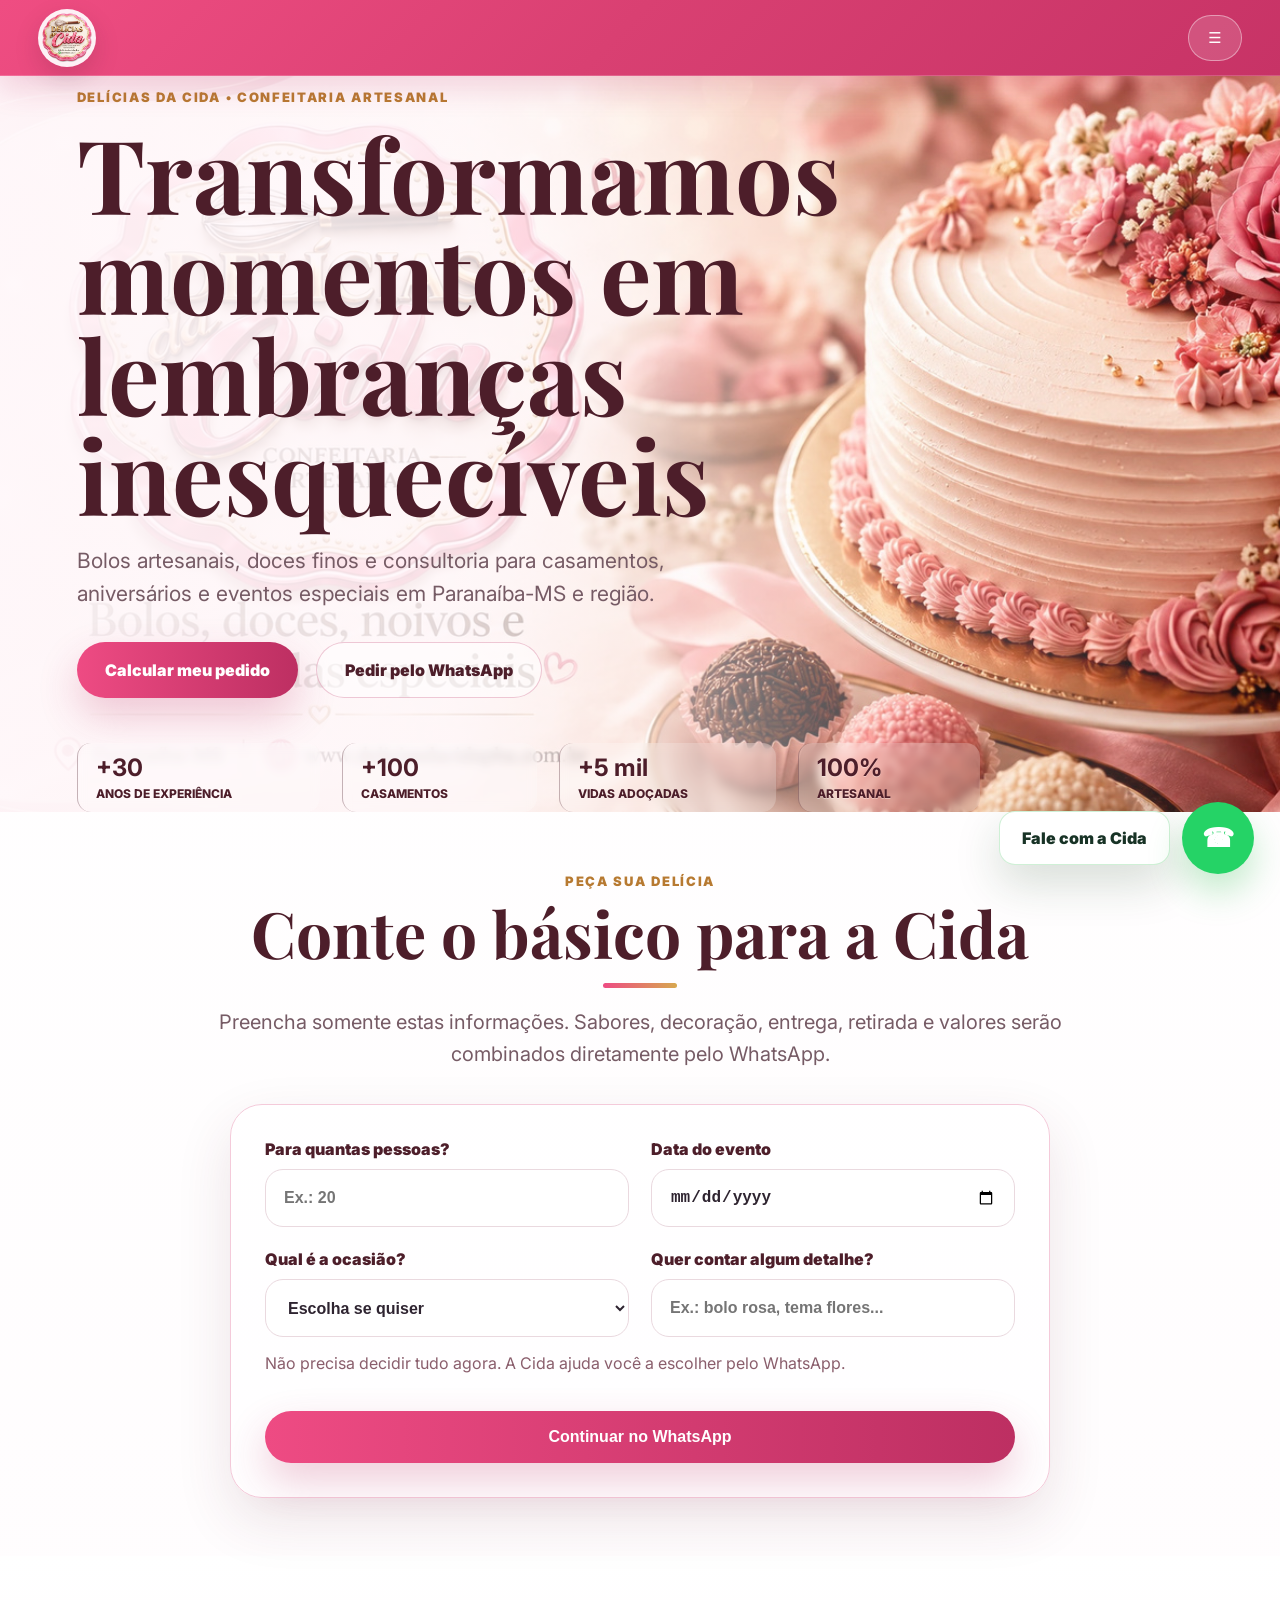
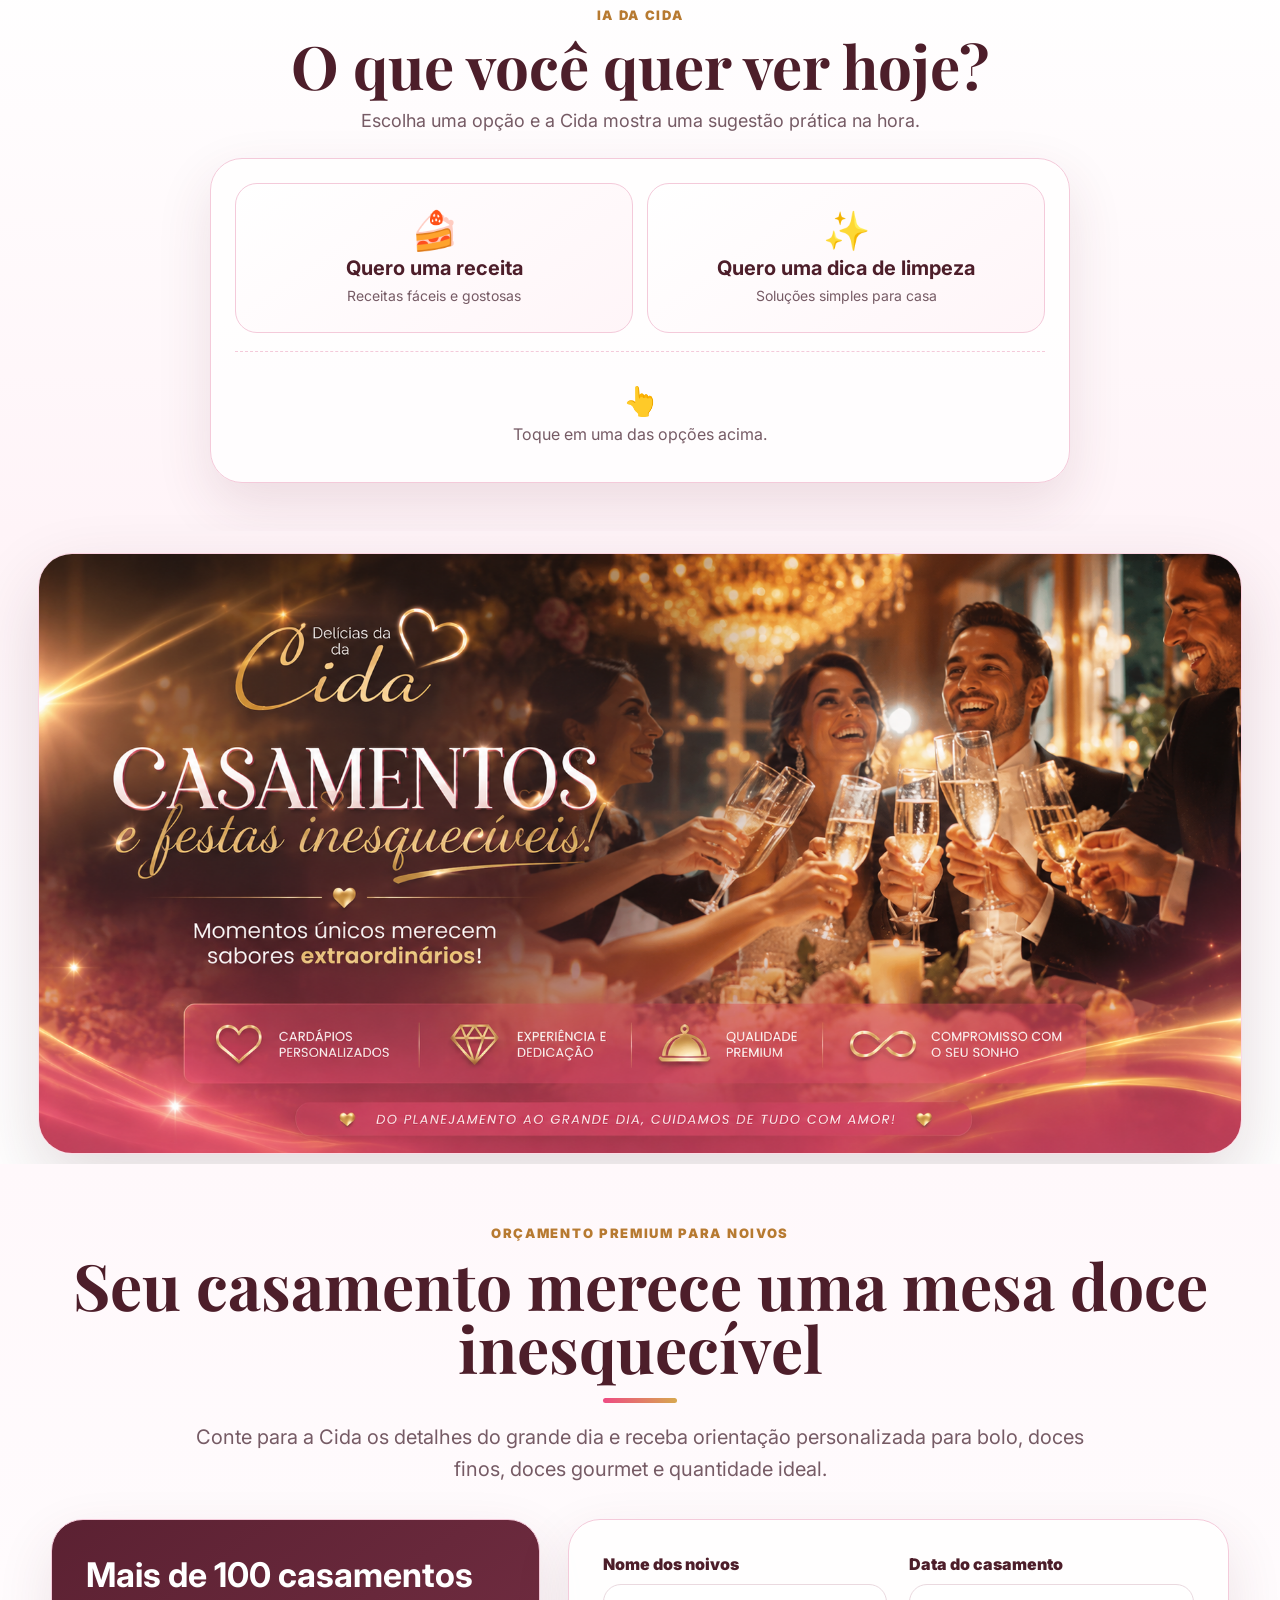
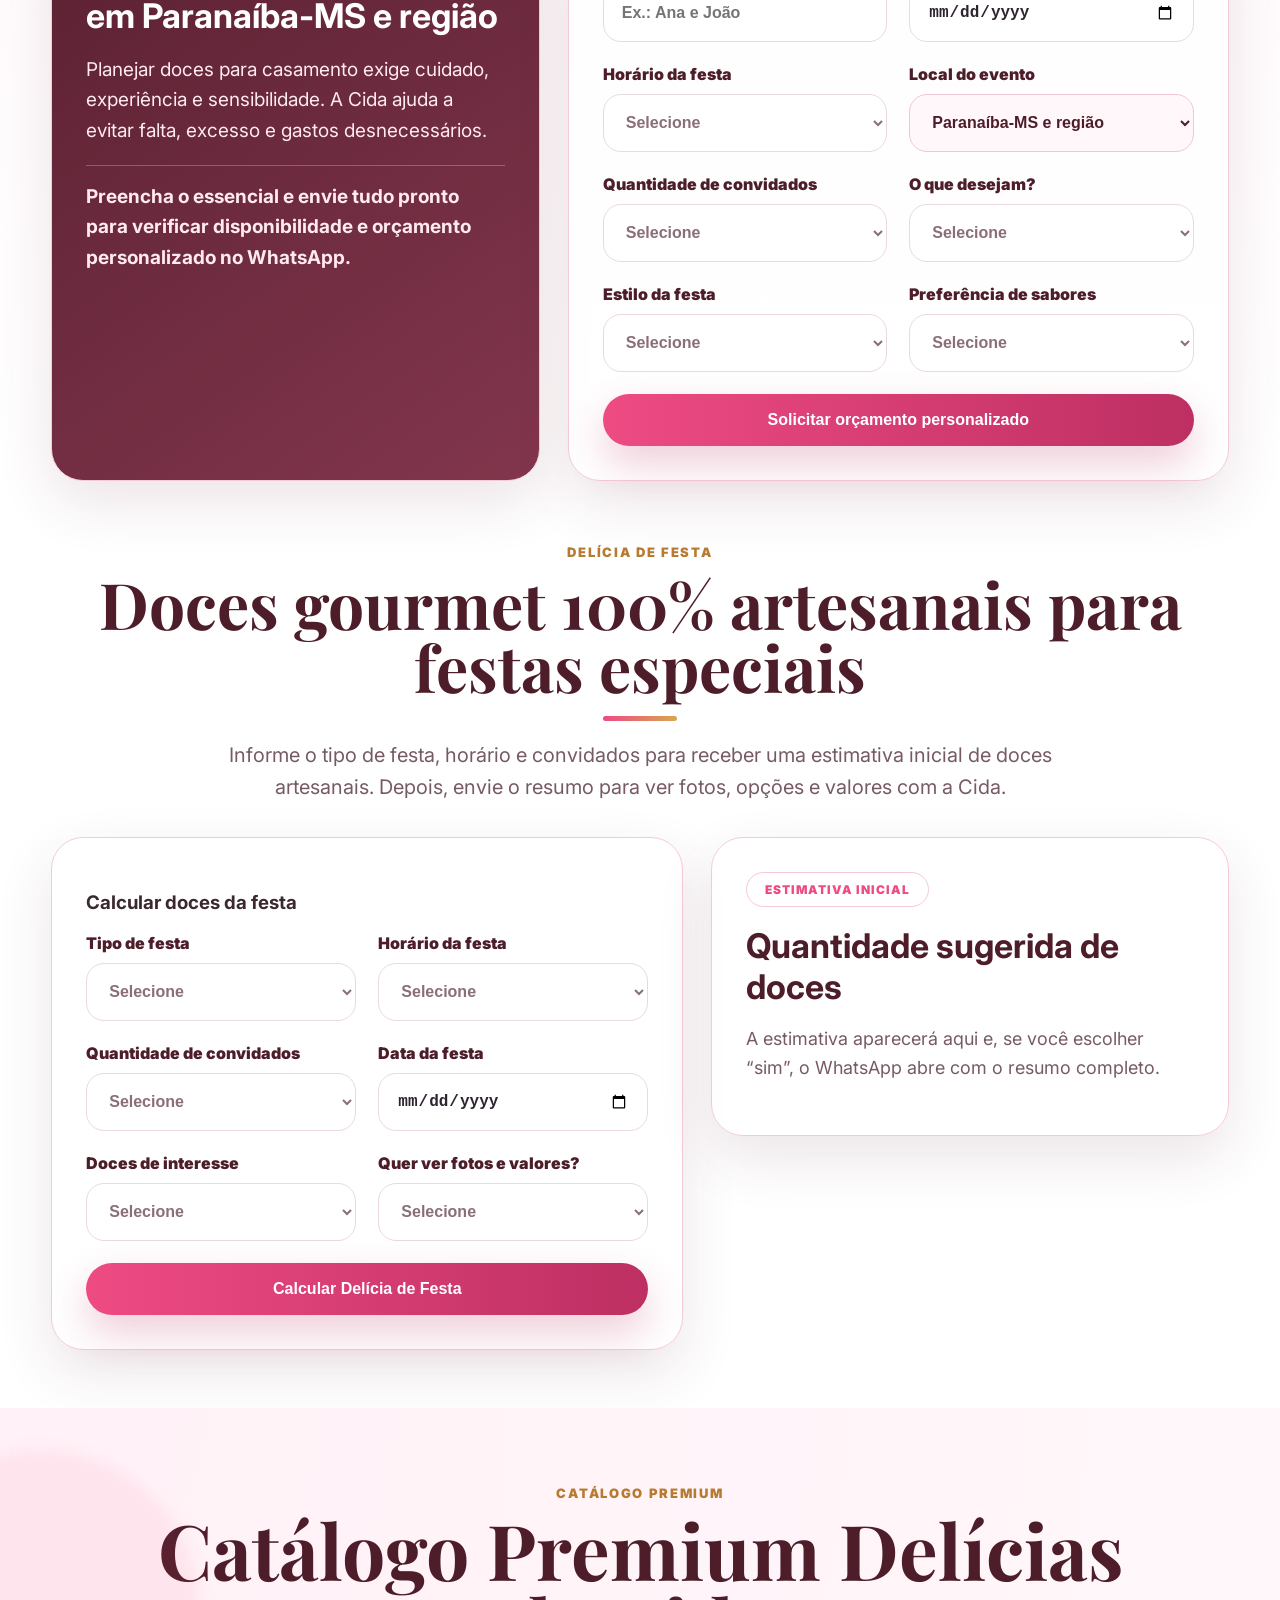
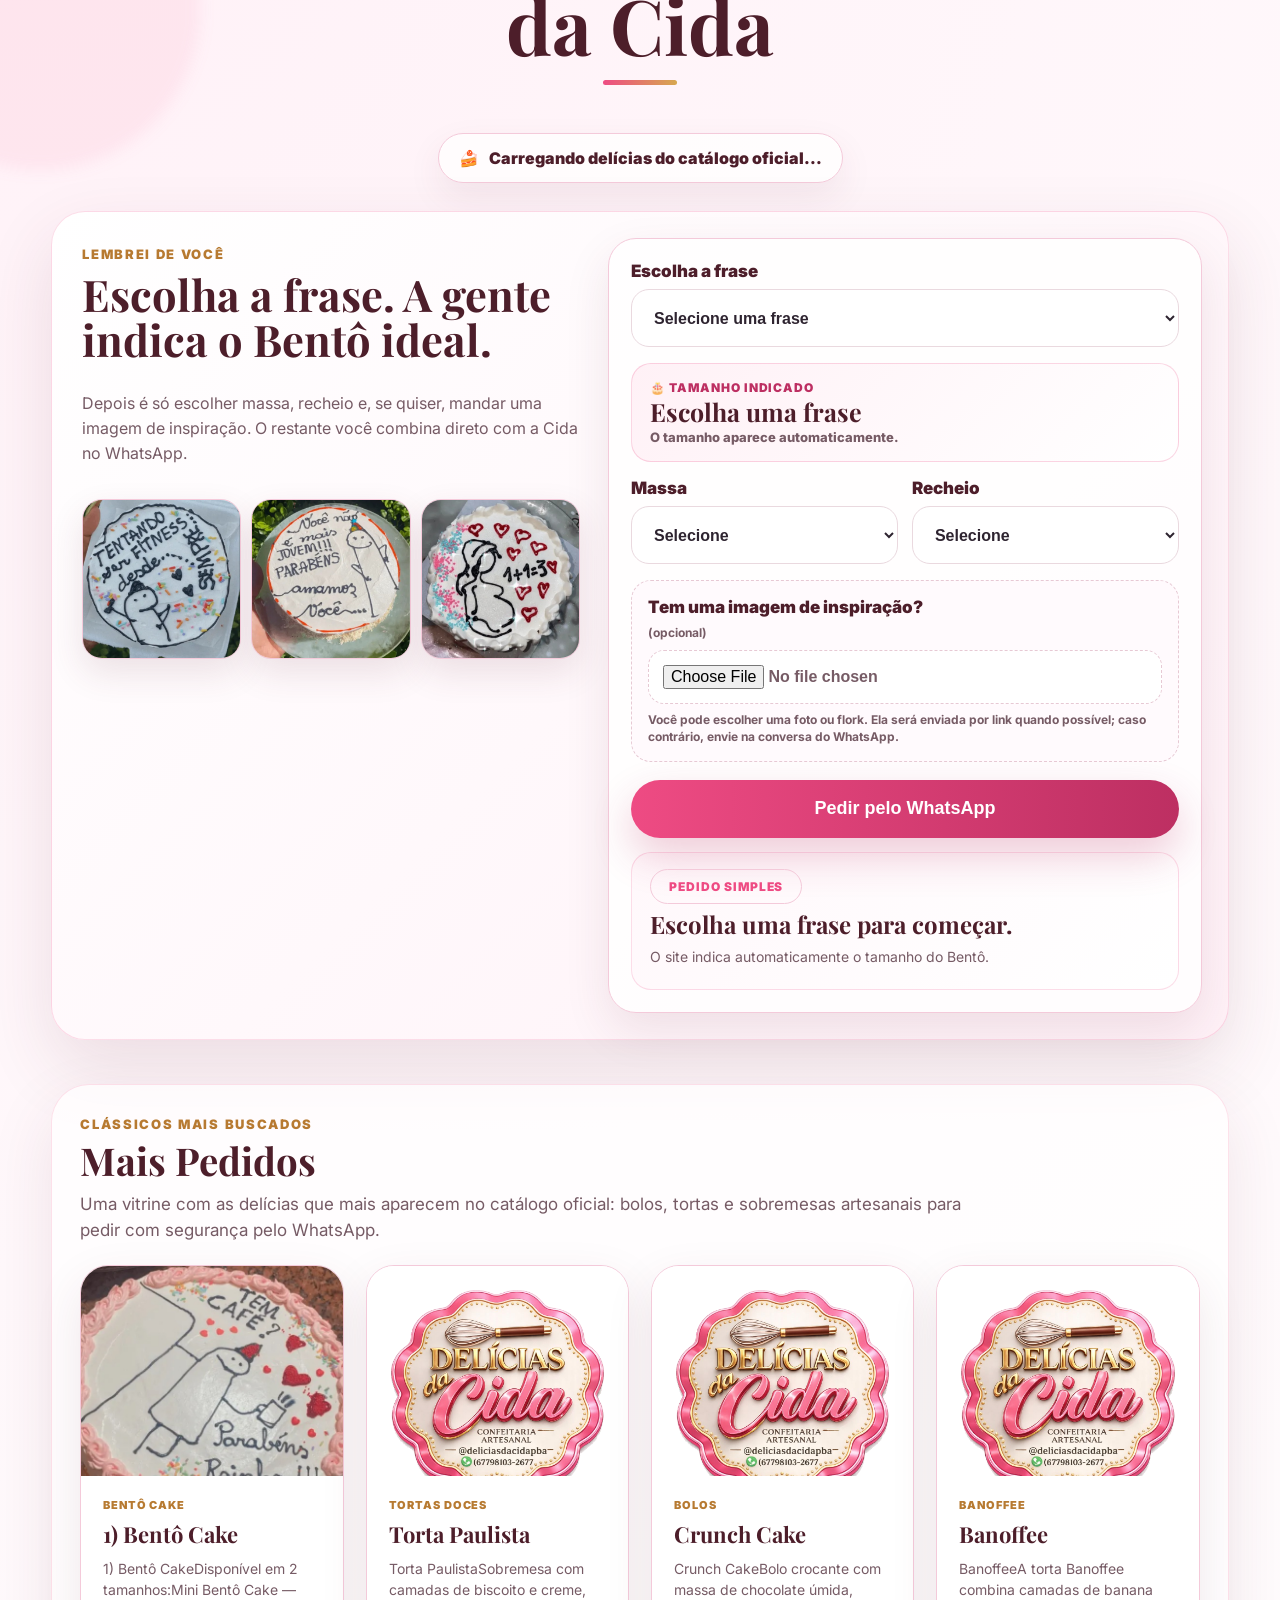
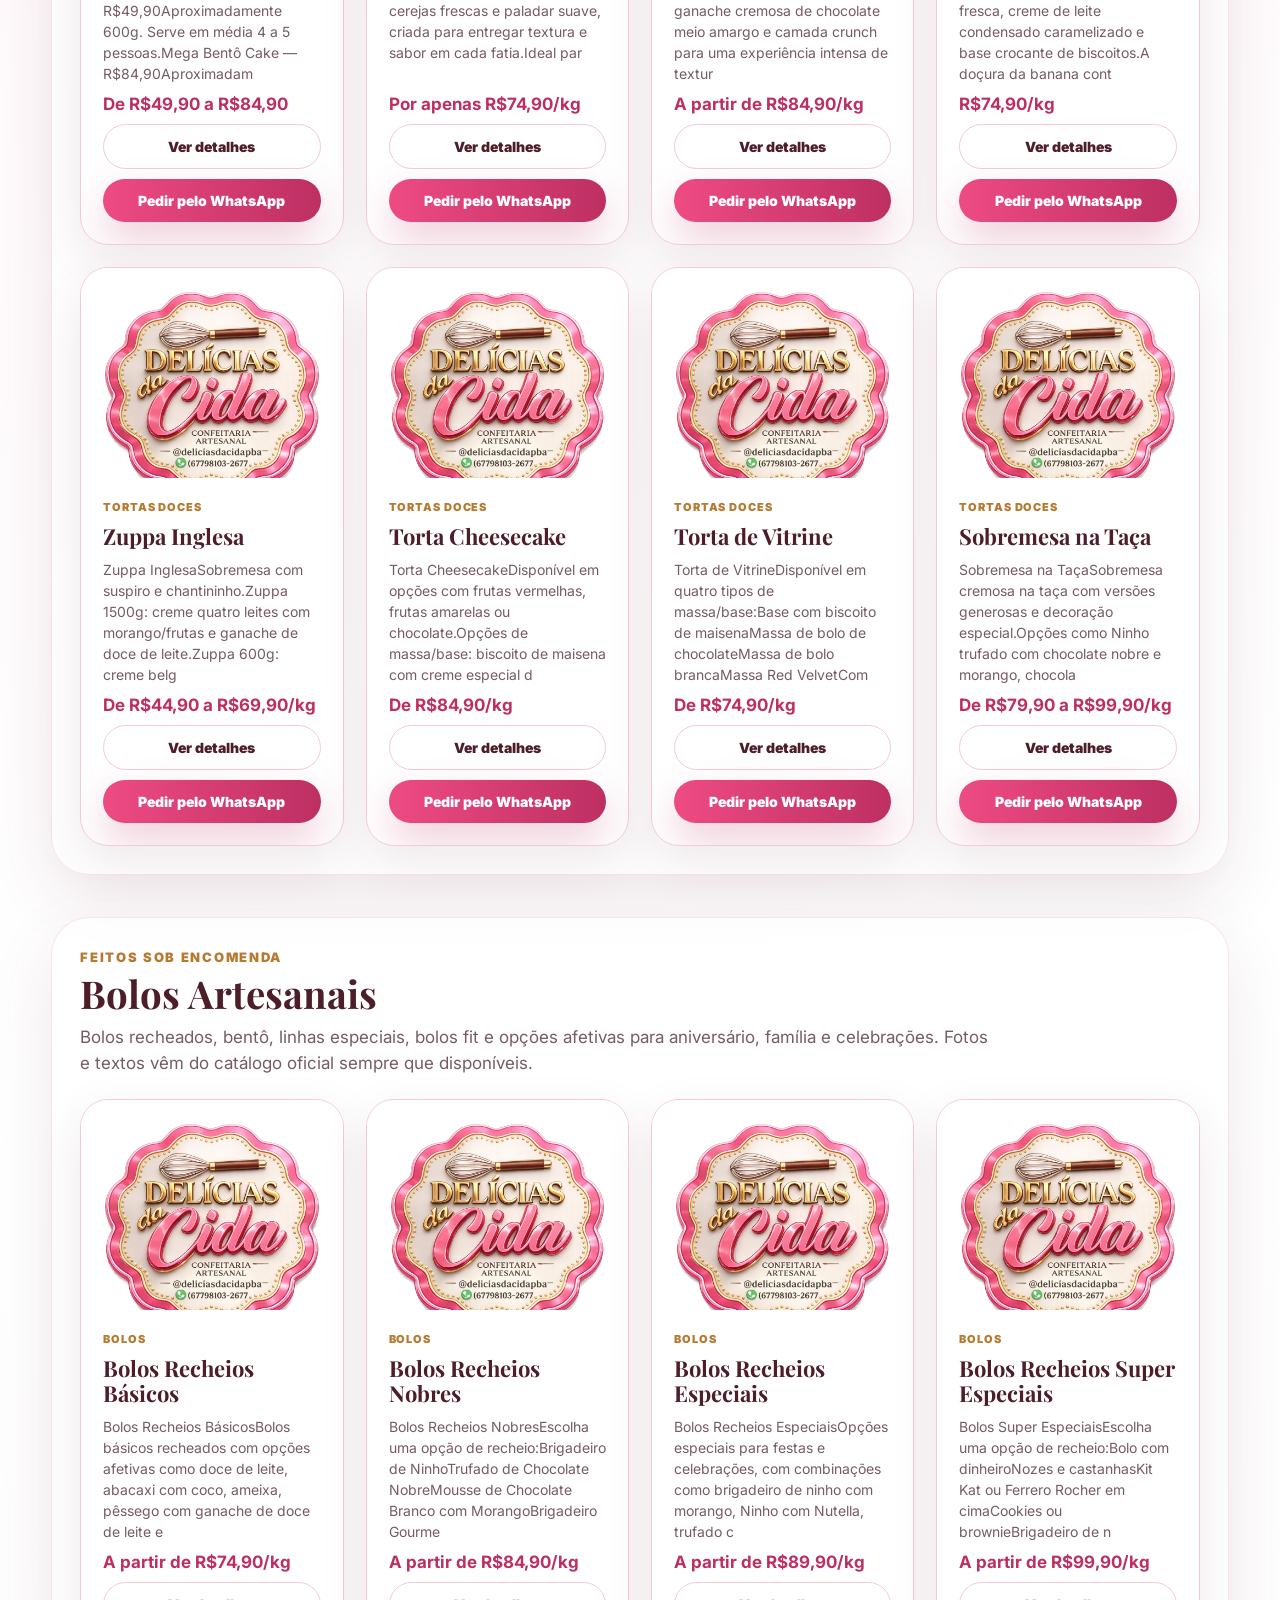
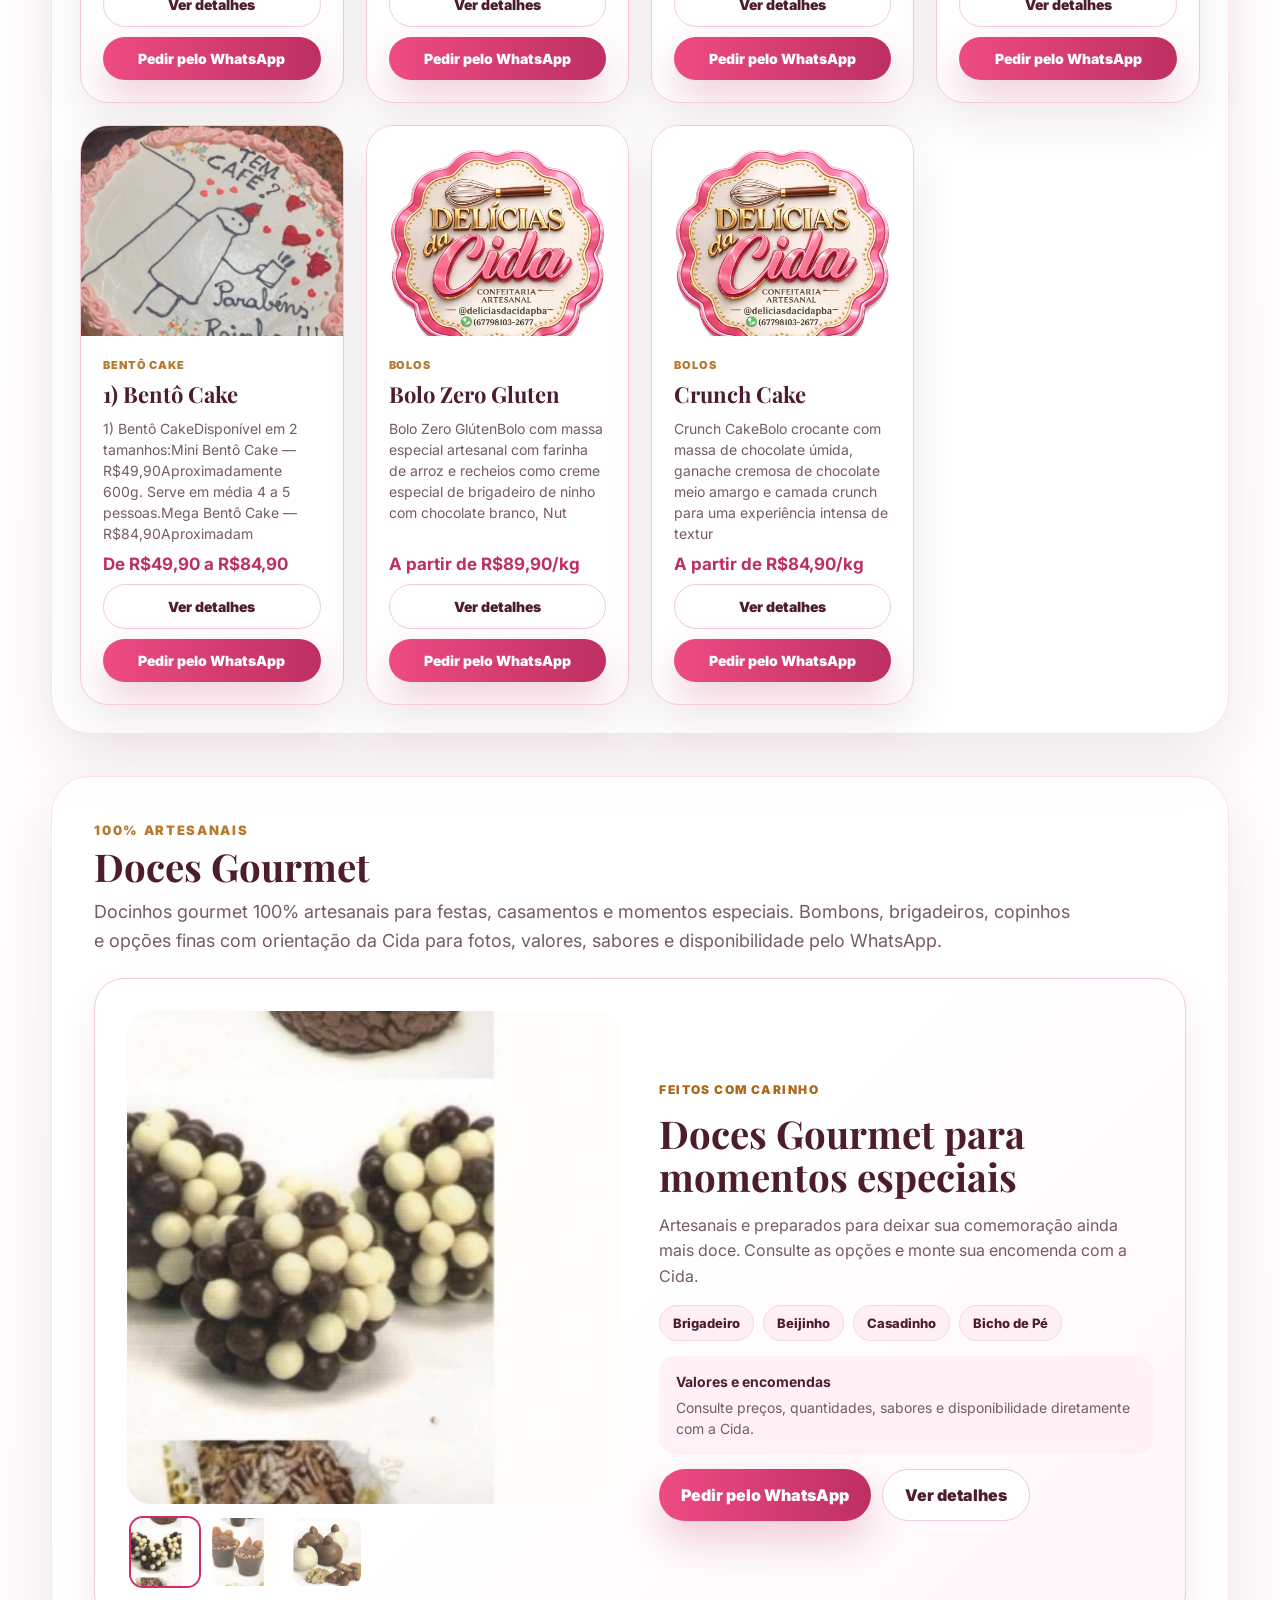
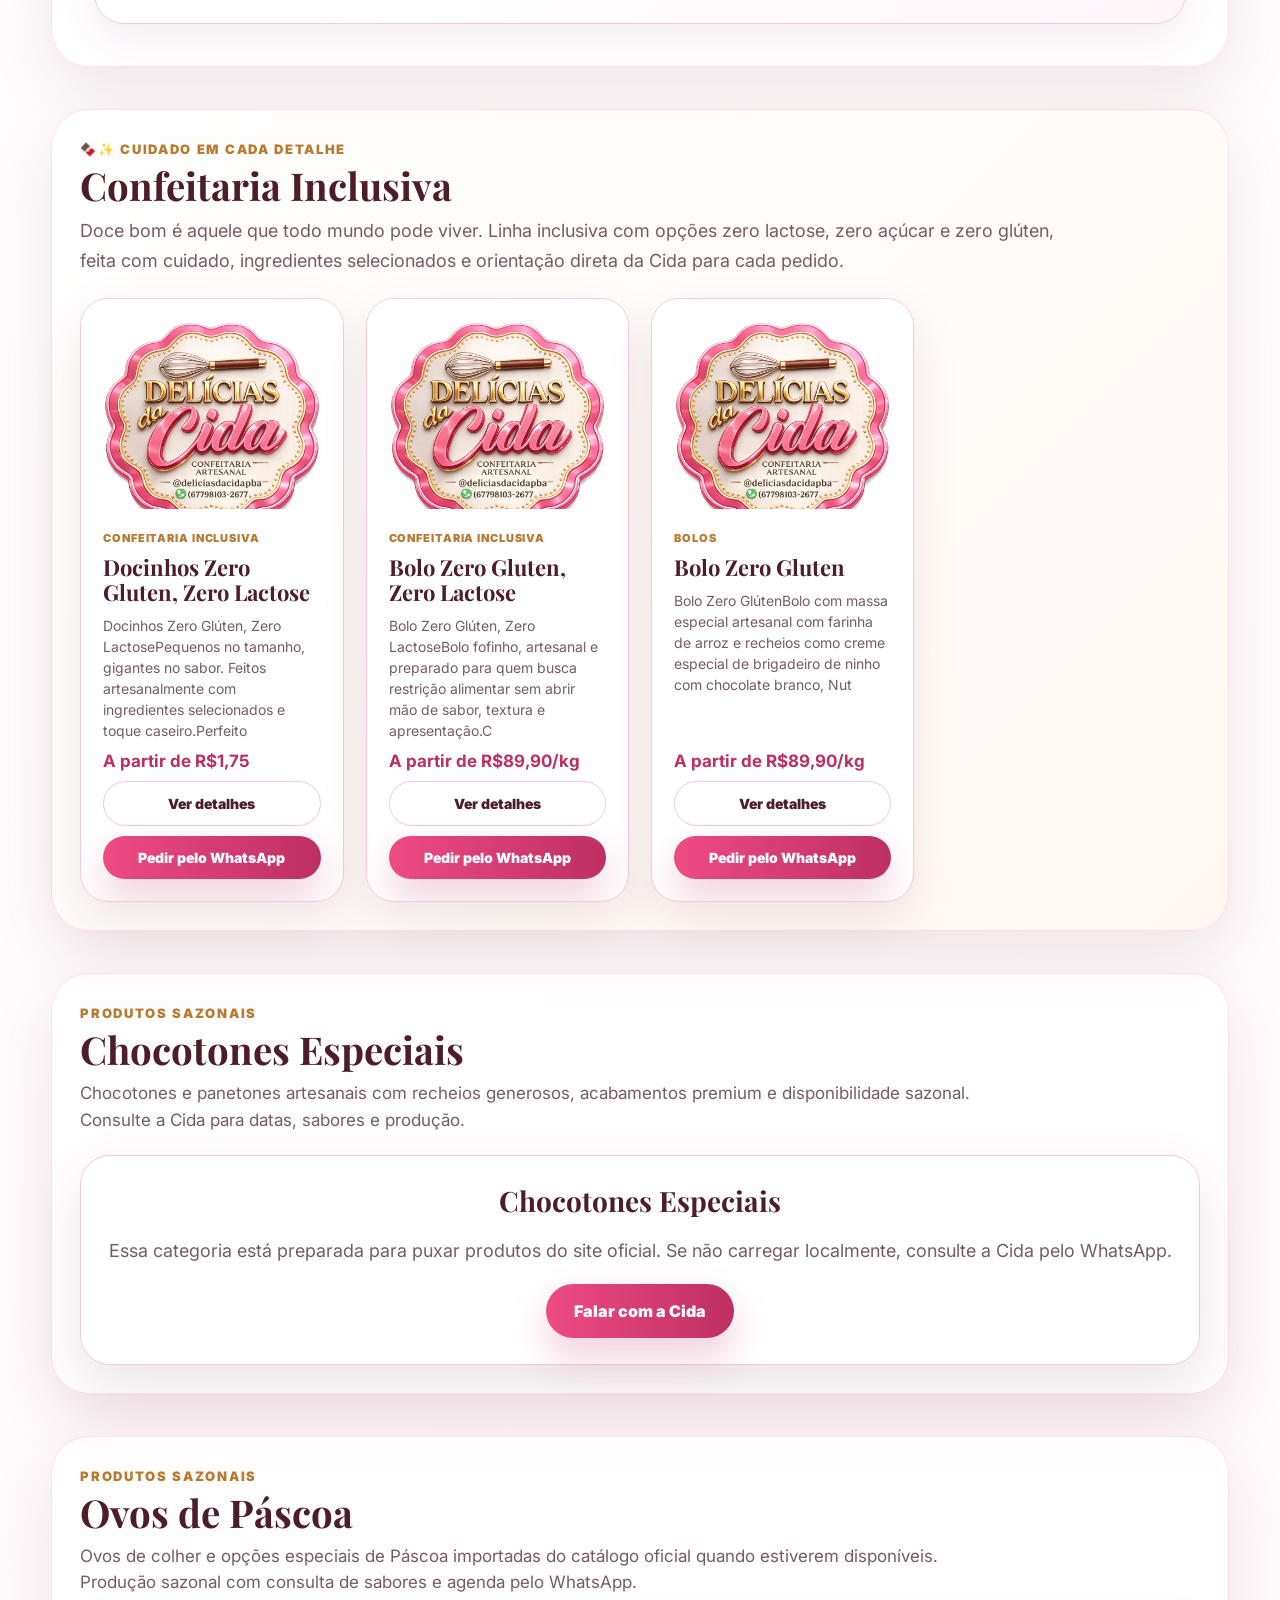
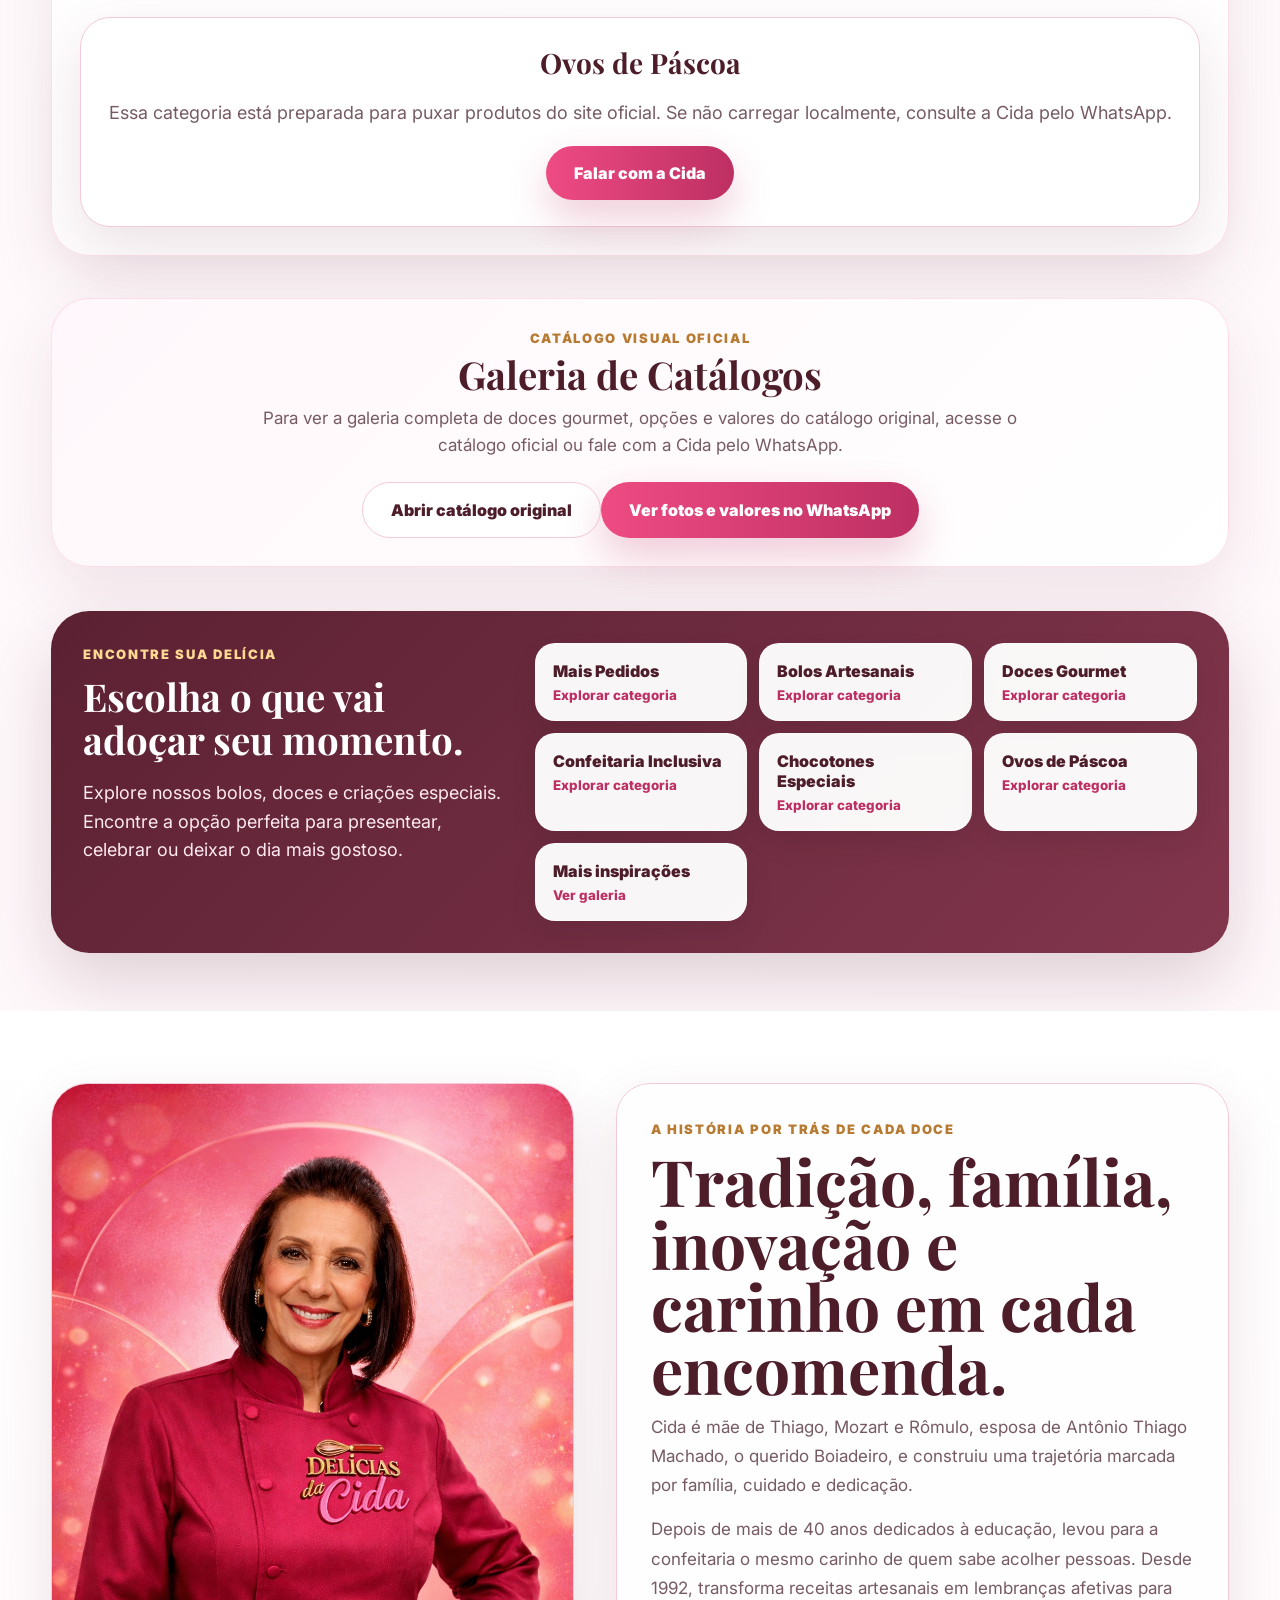
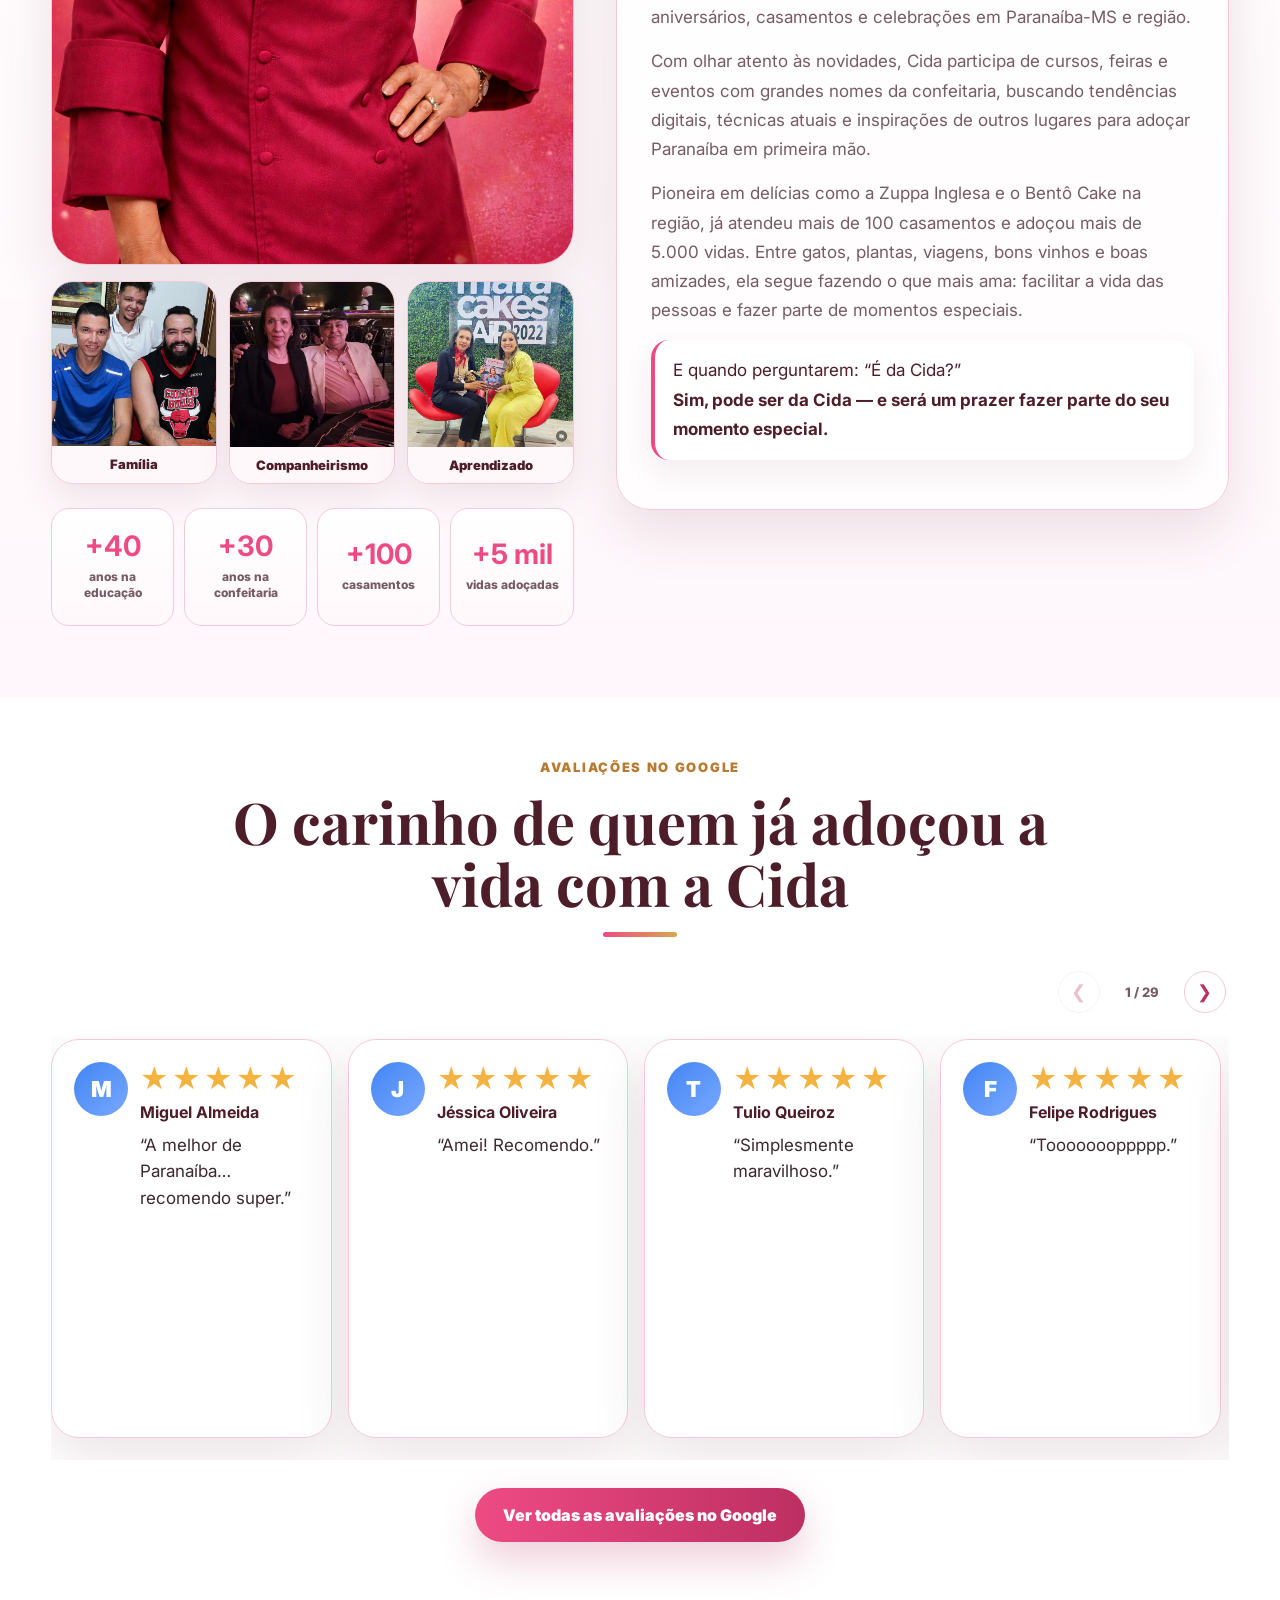
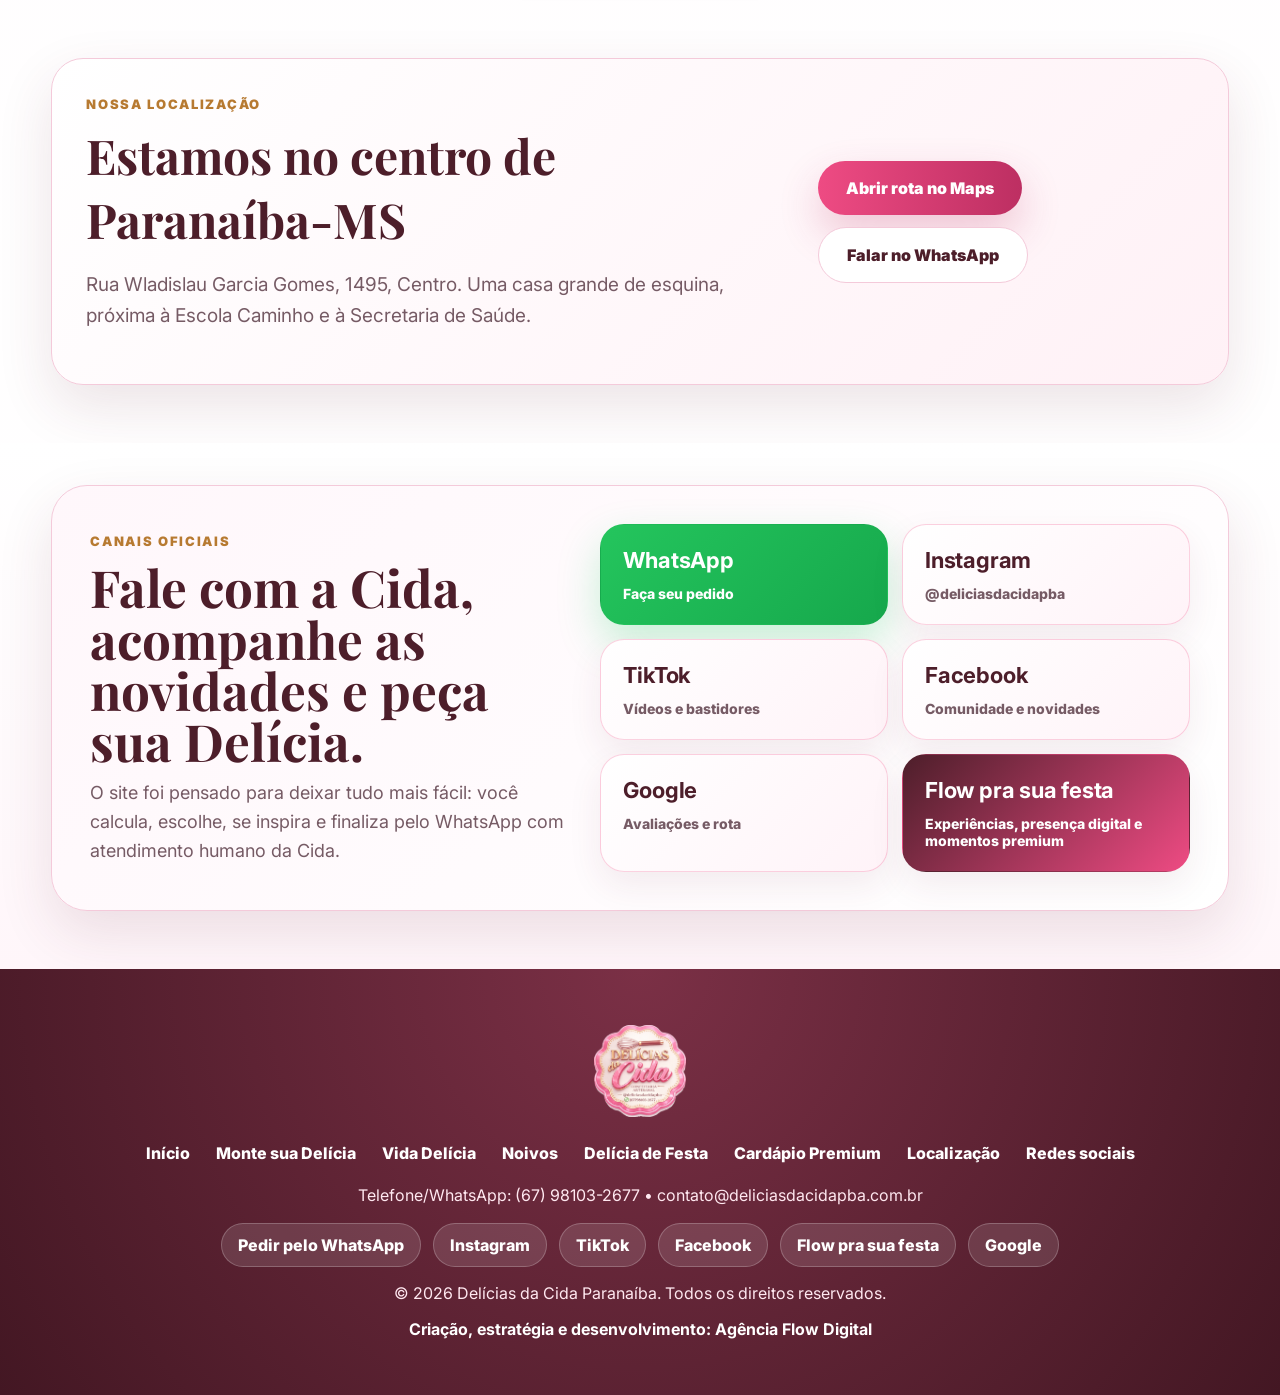
==== commit 1a599b4e: "feat: carrossel premium com 29 avaliacoes do Google" ====
--- a/index.html
+++ b/index.html
@@ -420,15 +420,47 @@
     <section class="section avaliacoes" id="avaliacoes">
       <div class="container">
         <div class="section-title center compact">
-          <span class="tag">Google Meu Negócio</span>
-          <h2>FEEDBACKS DOS ADOÇADOS DE PARANAÍBA-MS</h2>
+          <span class="tag">Avalia&ccedil;&otilde;es no Google</span>
+          <h2>O carinho de quem j&aacute; ado&ccedil;ou a vida com a Cida</h2>
           <div class="redline"></div>
         </div>
-        <div class="reviews-grid-premium">
-          <article class="review-card-premium"><div class="review-avatar">M</div><div><span class="stars">★★★★★</span><h3>Miguel Almeida</h3><p>“A melhor de Paranaíba… recomendo super.”</p></div></article>
-          <article class="review-card-premium"><div class="review-avatar">J</div><div><span class="stars">★★★★★</span><h3>Jéssica Oliveira</h3><p>“Amei! Recomendo.”</p></div></article>
-          <article class="review-card-premium"><div class="review-avatar">T</div><div><span class="stars">★★★★★</span><h3>Tulio Queiroz</h3><p>“Simplesmente maravilhoso.”</p></div></article>
-          <article class="review-card-premium"><div class="review-avatar">F</div><div><span class="stars">★★★★★</span><h3>Felipe Rodrigues</h3><p>“Toooooooppppp.”</p></div></article>
+        <div class="cida-review-carousel" aria-label="Avaliacoes de clientes">
+          <div class="cida-review-toolbar">
+            <button type="button" class="cida-review-prev" aria-label="Avaliacoes anteriores">&#10094;</button>
+            <span class="cida-review-position" aria-live="polite">1 / 29</span>
+            <button type="button" class="cida-review-next" aria-label="Proximas avaliacoes">&#10095;</button>
+          </div>
+          <div class="reviews-grid-premium" id="cidaReviewsTrack" tabindex="0" aria-label="Deslize para ler as avaliacoes">
+          <article class="review-card-premium" role="group" aria-label="Avalia&ccedil;&atilde;o de Miguel Almeida"><div class="review-avatar" aria-hidden="true">M</div><div class="review-text"><span class="stars" aria-label="5 estrelas">&#9733;&#9733;&#9733;&#9733;&#9733;</span><h3>Miguel Almeida</h3><p>&ldquo;A melhor de Parana&#237;ba&#8230; recomendo super.&rdquo;</p></div></article>
+          <article class="review-card-premium" role="group" aria-label="Avalia&ccedil;&atilde;o de J&#233;ssica Oliveira"><div class="review-avatar" aria-hidden="true">J</div><div class="review-text"><span class="stars" aria-label="5 estrelas">&#9733;&#9733;&#9733;&#9733;&#9733;</span><h3>J&#233;ssica Oliveira</h3><p>&ldquo;Amei! Recomendo.&rdquo;</p></div></article>
+          <article class="review-card-premium" role="group" aria-label="Avalia&ccedil;&atilde;o de Tulio Queiroz"><div class="review-avatar" aria-hidden="true">T</div><div class="review-text"><span class="stars" aria-label="5 estrelas">&#9733;&#9733;&#9733;&#9733;&#9733;</span><h3>Tulio Queiroz</h3><p>&ldquo;Simplesmente maravilhoso.&rdquo;</p></div></article>
+          <article class="review-card-premium" role="group" aria-label="Avalia&ccedil;&atilde;o de Felipe Rodrigues"><div class="review-avatar" aria-hidden="true">F</div><div class="review-text"><span class="stars" aria-label="5 estrelas">&#9733;&#9733;&#9733;&#9733;&#9733;</span><h3>Felipe Rodrigues</h3><p>&ldquo;Toooooooppppp.&rdquo;</p></div></article>
+          <article class="review-card-premium" role="group" aria-label="Avalia&ccedil;&atilde;o de Maria Clara Souza Queiroz"><div class="review-avatar" aria-hidden="true">M</div><div class="review-text"><span class="stars" aria-label="5 estrelas">&#9733;&#9733;&#9733;&#9733;&#9733;</span><h3>Maria Clara Souza Queiroz</h3><p>&ldquo;Incr&#237;vel. Tudo com muita qualidade. Bom atendimento.&rdquo;</p></div></article>
+          <article class="review-card-premium" role="group" aria-label="Avalia&ccedil;&atilde;o de luciana freitas"><div class="review-avatar" aria-hidden="true">L</div><div class="review-text"><span class="stars" aria-label="5 estrelas">&#9733;&#9733;&#9733;&#9733;&#9733;</span><h3>luciana freitas</h3><p>&ldquo;Excel&#234;ncia em todos os sentidos. Satisfa&#231;&#227;o em cada mordida. O sabor e a textura inigual&#225;veis. Atendimento nota 10.&rdquo;</p></div></article>
+          <article class="review-card-premium" role="group" aria-label="Avalia&ccedil;&atilde;o de Waldiley Henrique Da Silva"><div class="review-avatar" aria-hidden="true">W</div><div class="review-text"><span class="stars" aria-label="5 estrelas">&#9733;&#9733;&#9733;&#9733;&#9733;</span><h3>Waldiley Henrique Da Silva</h3><p>&ldquo;Sensacional, super indico, o atendimento e o quanto &#233; bom os chocolate, parab&#233;ns.&rdquo;</p></div></article>
+          <article class="review-card-premium" role="group" aria-label="Avalia&ccedil;&atilde;o de Cassia Alves de oliveira Alves"><div class="review-avatar" aria-hidden="true">C</div><div class="review-text"><span class="stars" aria-label="5 estrelas">&#9733;&#9733;&#9733;&#9733;&#9733;</span><h3>Cassia Alves de oliveira Alves</h3><p>&ldquo;Foi &#243;tima, tudo muito bom&rdquo;</p></div></article>
+          <article class="review-card-premium" role="group" aria-label="Avalia&ccedil;&atilde;o de Andr&#233;ia Pires Santos Barros"><div class="review-avatar" aria-hidden="true">A</div><div class="review-text"><span class="stars" aria-label="5 estrelas">&#9733;&#9733;&#9733;&#9733;&#9733;</span><h3>Andr&#233;ia Pires Santos Barros</h3><p>&ldquo;Super recomendo as del&#237;cias da Cida. &#201; muito gostoso e sem contar o atendimento que &#233; nota 1000. Super atenciosa e faz nos m&#237;nimos detalhes pra agradar. Fiquei super satisfeita.&rdquo;</p></div></article>
+          <article class="review-card-premium" role="group" aria-label="Avalia&ccedil;&atilde;o de carla daniela"><div class="review-avatar" aria-hidden="true">C</div><div class="review-text"><span class="stars" aria-label="5 estrelas">&#9733;&#9733;&#9733;&#9733;&#9733;</span><h3>carla daniela</h3><p>&ldquo;Maravilhoso amei&rdquo;</p></div></article>
+          <article class="review-card-premium" role="group" aria-label="Avalia&ccedil;&atilde;o de Keyne Queiroz"><div class="review-avatar" aria-hidden="true">K</div><div class="review-text"><span class="stars" aria-label="5 estrelas">&#9733;&#9733;&#9733;&#9733;&#9733;</span><h3>Keyne Queiroz</h3><p>&ldquo;Maravilhoso &#129505;&rdquo;</p></div></article>
+          <article class="review-card-premium" role="group" aria-label="Avalia&ccedil;&atilde;o de Lis Fajardo"><div class="review-avatar" aria-hidden="true">L</div><div class="review-text"><span class="stars" aria-label="5 estrelas">&#9733;&#9733;&#9733;&#9733;&#9733;</span><h3>Lis Fajardo</h3><p>&ldquo;Dona Cida extremamente atenciosa e querida como sempre. Atendimento de qualidade, produtos de qualidade e me ajudou muito em cada detalhe.&rdquo;</p></div></article>
+          <article class="review-card-premium" role="group" aria-label="Avalia&ccedil;&atilde;o de Sandra Oliveira"><div class="review-avatar" aria-hidden="true">S</div><div class="review-text"><span class="stars" aria-label="5 estrelas">&#9733;&#9733;&#9733;&#9733;&#9733;</span><h3>Sandra Oliveira</h3><p>&ldquo;O melhor que ja comi ...sem defeitos ! E perfeito!&rdquo;</p></div></article>
+          <article class="review-card-premium" role="group" aria-label="Avalia&ccedil;&atilde;o de Lu Limieri"><div class="review-avatar" aria-hidden="true">L</div><div class="review-text"><span class="stars" aria-label="5 estrelas">&#9733;&#9733;&#9733;&#9733;&#9733;</span><h3>Lu Limieri</h3><p>&ldquo;Td perfeito, super prontas a atender, precisei e fui muito bem atendida, obrigada Cida del&#237;cias que Deus aben&#231;oe &#129392;&rdquo;</p></div></article>
+          <article class="review-card-premium" role="group" aria-label="Avalia&ccedil;&atilde;o de Pricila S&#225;"><div class="review-avatar" aria-hidden="true">P</div><div class="review-text"><span class="stars" aria-label="5 estrelas">&#9733;&#9733;&#9733;&#9733;&#9733;</span><h3>Pricila S&#225;</h3><p>&ldquo;Maravilha, super delicia!&rdquo;</p></div></article>
+          <article class="review-card-premium" role="group" aria-label="Avalia&ccedil;&atilde;o de Helena Machado"><div class="review-avatar" aria-hidden="true">H</div><div class="review-text"><span class="stars" aria-label="5 estrelas">&#9733;&#9733;&#9733;&#9733;&#9733;</span><h3>Helena Machado</h3><p>&ldquo;Uma experi&#234;ncia incr&#237;vel..super recomendo..&rdquo;</p></div></article>
+          <article class="review-card-premium" role="group" aria-label="Avalia&ccedil;&atilde;o de Janaine Silva"><div class="review-avatar" aria-hidden="true">J</div><div class="review-text"><span class="stars" aria-label="5 estrelas">&#9733;&#9733;&#9733;&#9733;&#9733;</span><h3>Janaine Silva</h3><p>&ldquo;Se a perfei&#231;&#227;o exite , &#233; com elas todos meus pedidos um mais perfeito que o outro gente comprem sem medo ela &#233; maravilhosa &#128151;&#128151;&#128151;&rdquo;</p></div></article>
+          <article class="review-card-premium" role="group" aria-label="Avalia&ccedil;&atilde;o de Katiuscia Betarello"><div class="review-avatar" aria-hidden="true">K</div><div class="review-text"><span class="stars" aria-label="5 estrelas">&#9733;&#9733;&#9733;&#9733;&#9733;</span><h3>Katiuscia Betarello</h3><p>&ldquo;Eu amei todas as delicias.&rdquo;</p></div></article>
+          <article class="review-card-premium" role="group" aria-label="Avalia&ccedil;&atilde;o de Juliana Souza Santos Almeida"><div class="review-avatar" aria-hidden="true">J</div><div class="review-text"><span class="stars" aria-label="5 estrelas">&#9733;&#9733;&#9733;&#9733;&#9733;</span><h3>Juliana Souza Santos Almeida</h3><p>&ldquo;Excelente em tudo q produz!!!&rdquo;</p></div></article>
+          <article class="review-card-premium" role="group" aria-label="Avalia&ccedil;&atilde;o de Eli To"><div class="review-avatar" aria-hidden="true">E</div><div class="review-text"><span class="stars" aria-label="5 estrelas">&#9733;&#9733;&#9733;&#9733;&#9733;</span><h3>Eli To</h3><p>&ldquo;Essa &#233; a melhor. Top demais!!&rdquo;</p></div></article>
+          <article class="review-card-premium" role="group" aria-label="Avalia&ccedil;&atilde;o de Caroline de Oliveira Freitas Ressude"><div class="review-avatar" aria-hidden="true">C</div><div class="review-text"><span class="stars" aria-label="5 estrelas">&#9733;&#9733;&#9733;&#9733;&#9733;</span><h3>Caroline de Oliveira Freitas Ressude</h3><p>&ldquo;Eu indico de olhos fechados!! Tudo que a Cida faz &#233; maravilhoso, uma delicia e com os melhores produtos. E sem falar no recheio &#128525;&#129392;&rdquo;</p></div></article>
+          <article class="review-card-premium" role="group" aria-label="Avalia&ccedil;&atilde;o de Cassia Sotini"><div class="review-avatar" aria-hidden="true">C</div><div class="review-text"><span class="stars" aria-label="5 estrelas">&#9733;&#9733;&#9733;&#9733;&#9733;</span><h3>Cassia Sotini</h3><p>&ldquo;Otima&rdquo;</p></div></article>
+          <article class="review-card-premium" role="group" aria-label="Avalia&ccedil;&atilde;o de Jordana Alves"><div class="review-avatar" aria-hidden="true">J</div><div class="review-text"><span class="stars" aria-label="5 estrelas">&#9733;&#9733;&#9733;&#9733;&#9733;</span><h3>Jordana Alves</h3><p>&ldquo;Que experi&#234;ncia surreal comer o chocotone,atendimento incrivel obrigada ao DELICIAS DA CIDA por fazer com amor e carinho essas maravilhas .Que Deus aben&#231;oe .&rdquo;</p></div></article>
+          <article class="review-card-premium" role="group" aria-label="Avalia&ccedil;&atilde;o de Giulia Machado"><div class="review-avatar" aria-hidden="true">G</div><div class="review-text"><span class="stars" aria-label="5 estrelas">&#9733;&#9733;&#9733;&#9733;&#9733;</span><h3>Giulia Machado</h3><p>&ldquo;Excelente! &#211;timo atendimento e o sabor inexplic&#225;vel!&rdquo;</p></div></article>
+          <article class="review-card-premium" role="group" aria-label="Avalia&ccedil;&atilde;o de Bruno Ribeiro"><div class="review-avatar" aria-hidden="true">B</div><div class="review-text"><span class="stars" aria-label="5 estrelas">&#9733;&#9733;&#9733;&#9733;&#9733;</span><h3>Bruno Ribeiro</h3><p>&ldquo;Tudo muito bom!!!&rdquo;</p></div></article>
+          <article class="review-card-premium" role="group" aria-label="Avalia&ccedil;&atilde;o de Monica Carvalho"><div class="review-avatar" aria-hidden="true">M</div><div class="review-text"><span class="stars" aria-label="5 estrelas">&#9733;&#9733;&#9733;&#9733;&#9733;</span><h3>Monica Carvalho</h3><p>&ldquo;Muito bom, uma del&#237;cia&rdquo;</p></div></article>
+          <article class="review-card-premium" role="group" aria-label="Avalia&ccedil;&atilde;o de Helen Christian"><div class="review-avatar" aria-hidden="true">H</div><div class="review-text"><span class="stars" aria-label="5 estrelas">&#9733;&#9733;&#9733;&#9733;&#9733;</span><h3>Helen Christian</h3><p>&ldquo;Maravilhoso!!!&#128525;&rdquo;</p></div></article>
+          <article class="review-card-premium" role="group" aria-label="Avalia&ccedil;&atilde;o de Taiz Carla"><div class="review-avatar" aria-hidden="true">T</div><div class="review-text"><span class="stars" aria-label="5 estrelas">&#9733;&#9733;&#9733;&#9733;&#9733;</span><h3>Taiz Carla</h3><p>&ldquo;Uma del&#237;cia! Da beleza ao sabor.&rdquo;</p></div></article>
+          <article class="review-card-premium" role="group" aria-label="Avalia&ccedil;&atilde;o de Vilma Roma"><div class="review-avatar" aria-hidden="true">V</div><div class="review-text"><span class="stars" aria-label="5 estrelas">&#9733;&#9733;&#9733;&#9733;&#9733;</span><h3>Vilma Roma</h3><p>&ldquo;Ameeeeeiiii!! Tudo maravilhoso!!! Gratid&#227;o&rdquo;</p></div></article>
+          </div>
         </div>
         <div class="reviews-actions-clean">
           <a class="btn btn-primary" href="https://www.google.com/search?q=Del%C3%ADcias+da+Cida&stick=H4sIAAAAAAAA_-NgU1I1qLA0sbQ0MzVKNTRJTEw1tUyzMqhINjUyTDNLMTayTEo0TDE2XMQq6JKac3htcmZisUJKooJzZkoiAOw74_c9AAAA&hl=pt-BR&mat=CRCEf_5GpdOlElYBTVDHnukSjB6HpmXXsqnHV-9OhB5Agrs22-gTB4K-HWqpgkju6sGi7pxCgPdm5kXfbtENfykhIGg0b4pem_xNr1Xk_RxlL0iEGJnGf6M_Ymg&authuser=0" target="_blank" rel="noopener">Ver todas as avaliações no Google</a>
@@ -496,6 +528,42 @@
     <div class="ai-loading-card"><div class="cake-loader">🍰</div><h3>IA da Cida calculando sua Delícia...</h3><p>Cruzando ocasião, horário, quantidade e estilo para sugerir uma estimativa inicial.</p><div class="progress-wrap"><div id="aiProgressBar" class="progress-bar"></div></div><small>Só um instante...</small></div>
   </div>
 
+
+  <script>
+    document.addEventListener('DOMContentLoaded', function(){
+      const root = document.querySelector('.cida-review-carousel');
+      if(!root) return;
+      const track = root.querySelector('.reviews-grid-premium');
+      const cards = Array.from(track.querySelectorAll('.review-card-premium'));
+      const prev = root.querySelector('.cida-review-prev');
+      const next = root.querySelector('.cida-review-next');
+      const pos = root.querySelector('.cida-review-position');
+      if(!cards.length) return;
+      const visibleCount = () => window.innerWidth <= 650 ? 1 : window.innerWidth <= 1050 ? 2 : 4;
+      const index = () => {
+        const left = track.scrollLeft;
+        let nearest = 0, distance = Infinity;
+        cards.forEach((c,i) => { const d = Math.abs(c.offsetLeft - cards[0].offsetLeft - left); if(d < distance){ distance = d; nearest = i; }});
+        return nearest;
+      };
+      const update = () => {
+        const at = index();
+        pos.textContent = String(at + 1) + ' / ' + String(cards.length);
+        prev.disabled = at === 0;
+        next.disabled = at >= cards.length - visibleCount();
+      };
+      const move = direction => {
+        const target = Math.max(0, Math.min(cards.length - visibleCount(), index() + direction * visibleCount()));
+        track.scrollTo({left:cards[target].offsetLeft - cards[0].offsetLeft,behavior:window.matchMedia('(prefers-reduced-motion: reduce)').matches?'auto':'smooth'});
+      };
+      prev.addEventListener('click', () => move(-1));
+      next.addEventListener('click', () => move(1));
+      track.addEventListener('scroll', update, {passive:true});
+      window.addEventListener('resize', update);
+      track.addEventListener('keydown', e=>{if(e.key==='ArrowRight'){e.preventDefault();move(1)} if(e.key==='ArrowLeft'){e.preventDefault();move(-1)}});
+      update();
+    });
+  </script>
   <script src="supabase-catalog-adapter.js"></script>
   <script src="products.js"></script>
   <script src="site-config.js"></script>
--- a/style.css
+++ b/style.css
@@ -722,4 +722,21 @@
  .cida-story-premium .cida-stats-left{grid-template-columns:repeat(2,minmax(0,1fr));gap:10px}
  .cida-story-premium .cida-stats-left>div{padding:14px 10px}
  .cida-story-premium .cida-stats-left b{font-size:28px}
-}+}
+
+/* PACOTE 27 - Avaliacoes: carrossel premium acessivel */
+.avaliacoes .section-title h2{font-size:clamp(32px,4.5vw,58px);line-height:1.08;max-width:850px;margin:14px auto}
+.avaliacoes .cida-review-carousel{position:relative;max-width:100%}
+.avaliacoes .cida-review-toolbar{display:flex;justify-content:flex-end;align-items:center;gap:12px;margin:0 3px 14px}
+.avaliacoes .cida-review-toolbar button{height:42px;width:42px;display:grid;place-items:center;border:1px solid var(--line);border-radius:50%;background:#fff;color:var(--pink2);font-size:18px;cursor:pointer}
+.avaliacoes .cida-review-toolbar button:disabled{opacity:.3;cursor:default}
+.avaliacoes .cida-review-position{min-width:60px;text-align:center;color:var(--muted);font-weight:800;font-size:13px}
+.avaliacoes .reviews-grid-premium{display:flex!important;grid-template-columns:none!important;gap:16px;overflow-x:auto;scroll-snap-type:x mandatory;scroll-behavior:smooth;overscroll-behavior-x:contain;scrollbar-width:thin;padding:4px 4px 22px;align-items:stretch}
+.avaliacoes .review-card-premium{flex:0 0 calc((100% - 48px)/4);min-width:0;scroll-snap-align:start;box-sizing:border-box;height:auto;display:flex;align-items:flex-start;gap:12px;overflow-wrap:anywhere}
+.avaliacoes .review-card-premium .review-text{min-width:0}
+.avaliacoes .review-card-premium h3{overflow-wrap:anywhere;font-size:clamp(16px,1.2vw,19px)}
+.avaliacoes .review-card-premium p{white-space:normal;line-height:1.55}
+.avaliacoes .review-avatar{flex-shrink:0}
+@media(max-width:1050px){.avaliacoes .review-card-premium{flex-basis:calc((100% - 16px)/2)}}
+@media(max-width:650px){.avaliacoes .review-card-premium{flex-basis:calc(100% - 22px)}.avaliacoes .cida-review-toolbar{justify-content:center}.avaliacoes .review-card-premium{min-height:205px}}
+@media(prefers-reduced-motion:reduce){.avaliacoes .reviews-grid-premium{scroll-behavior:auto}}
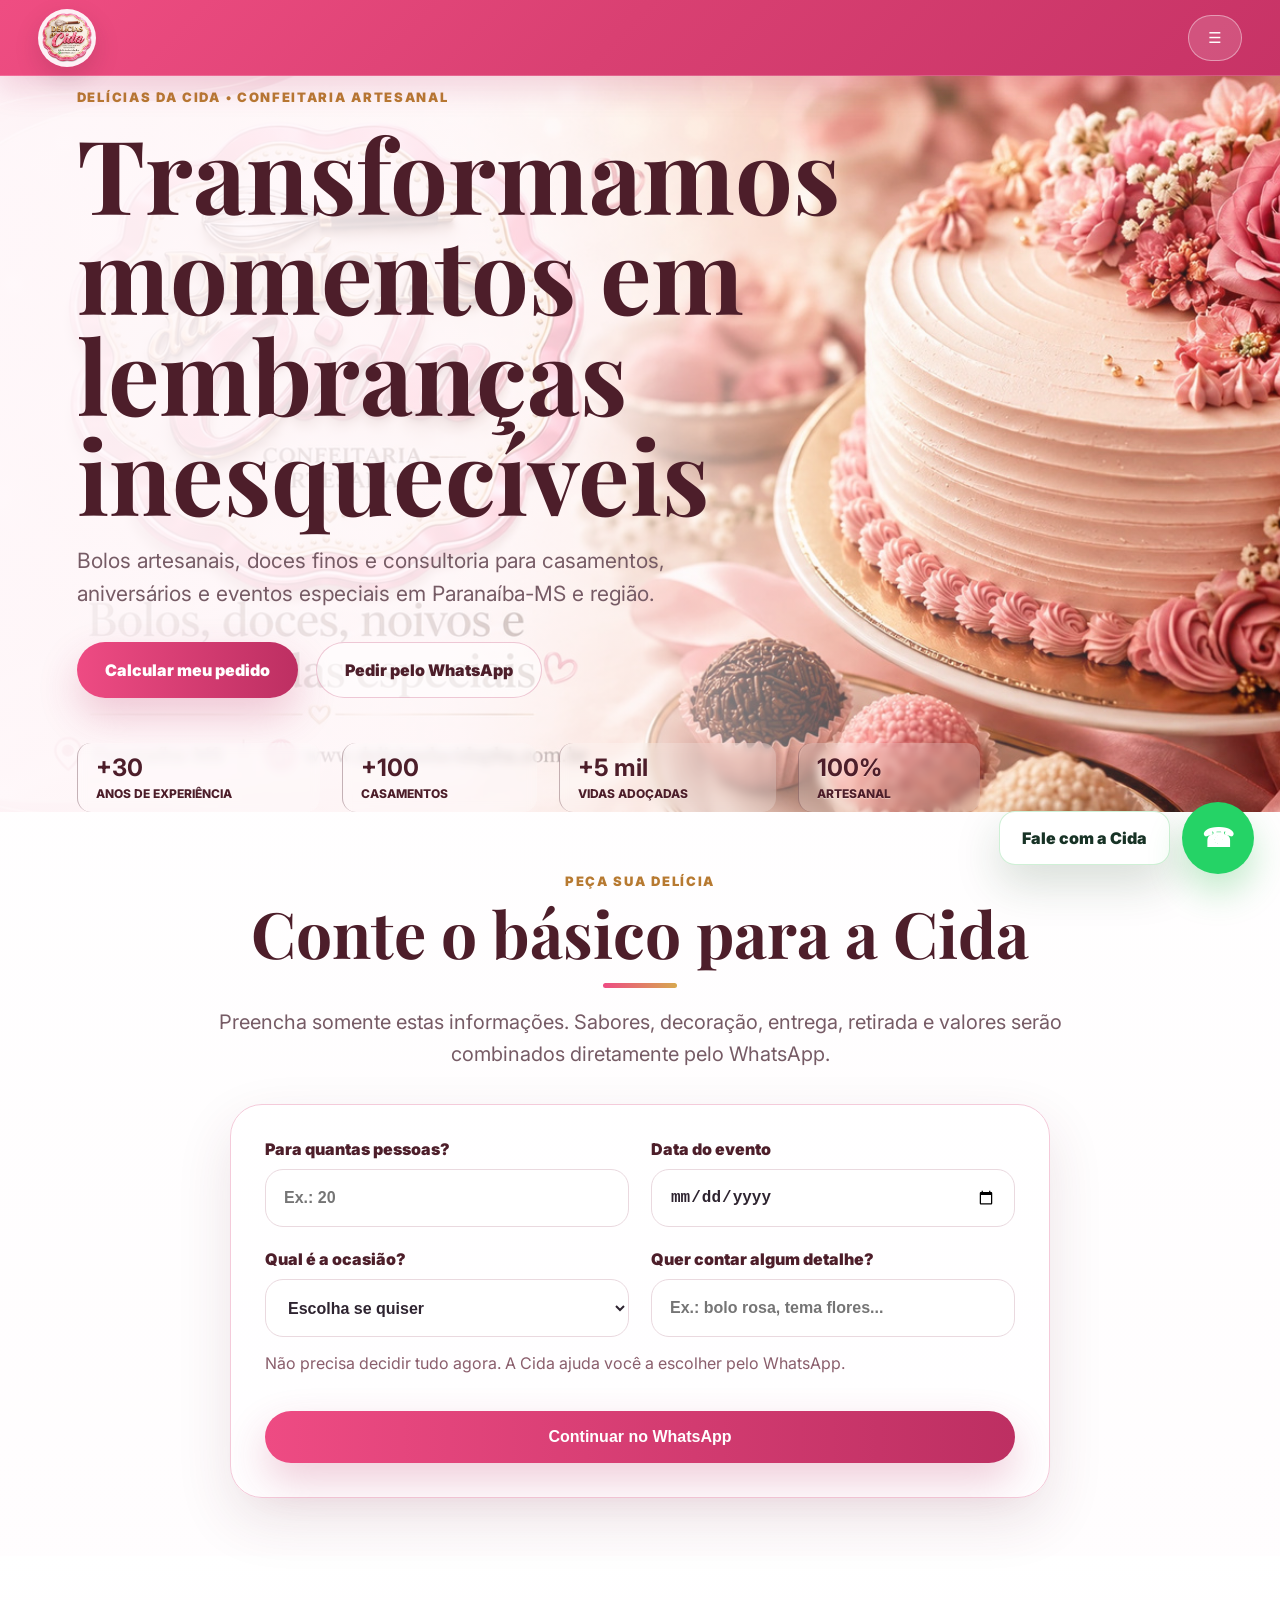
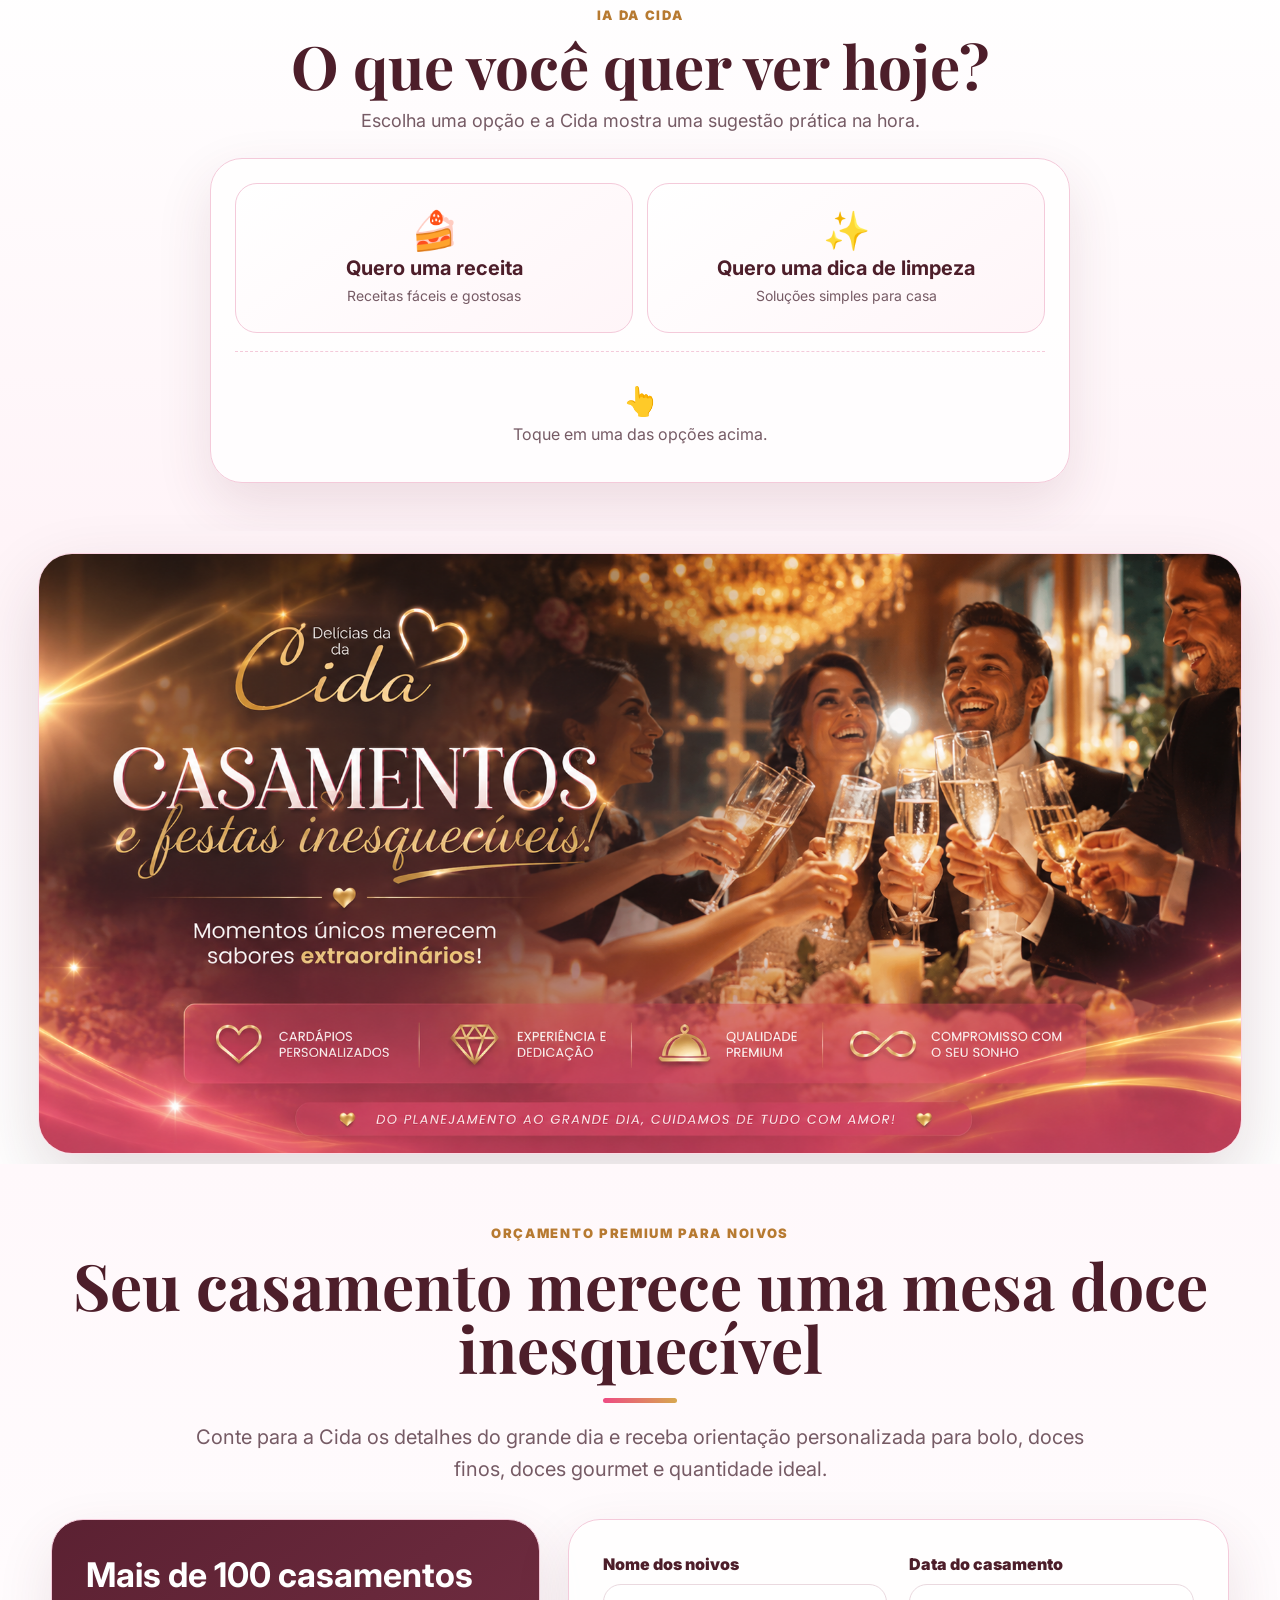
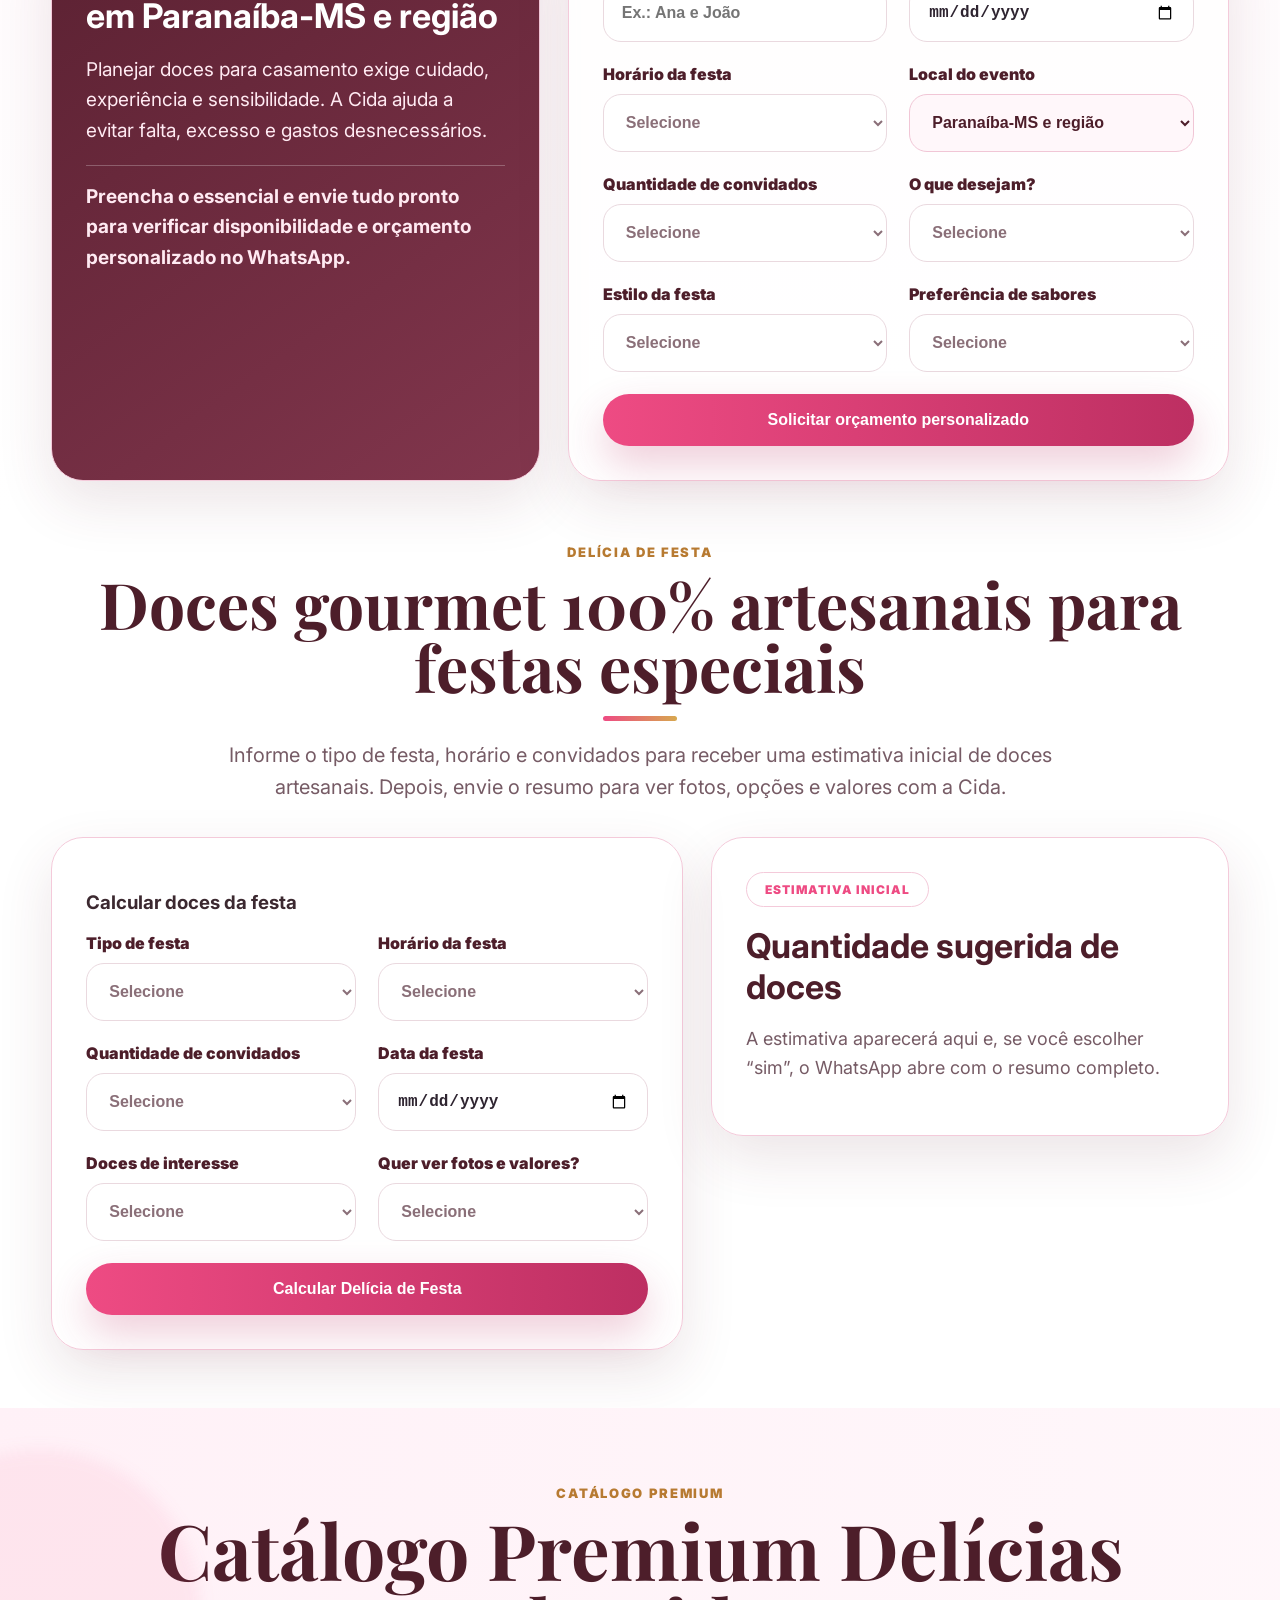
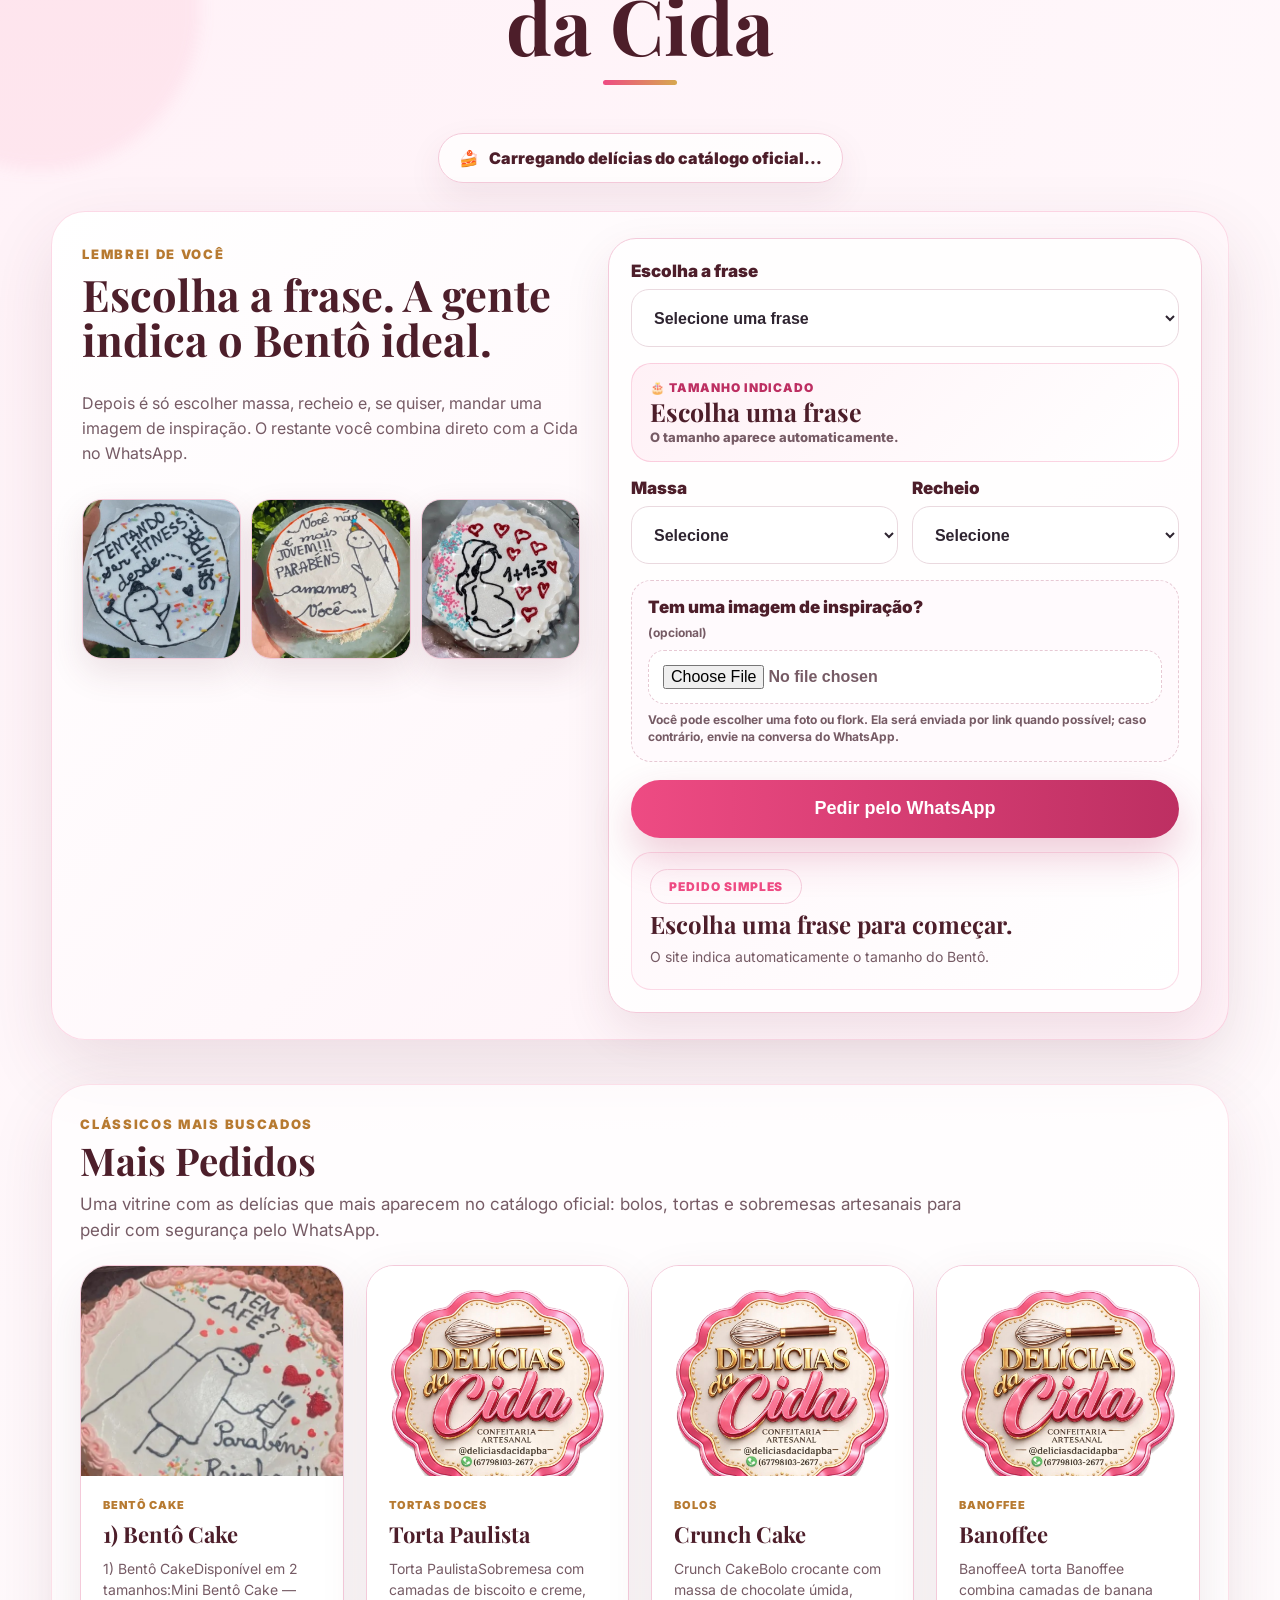
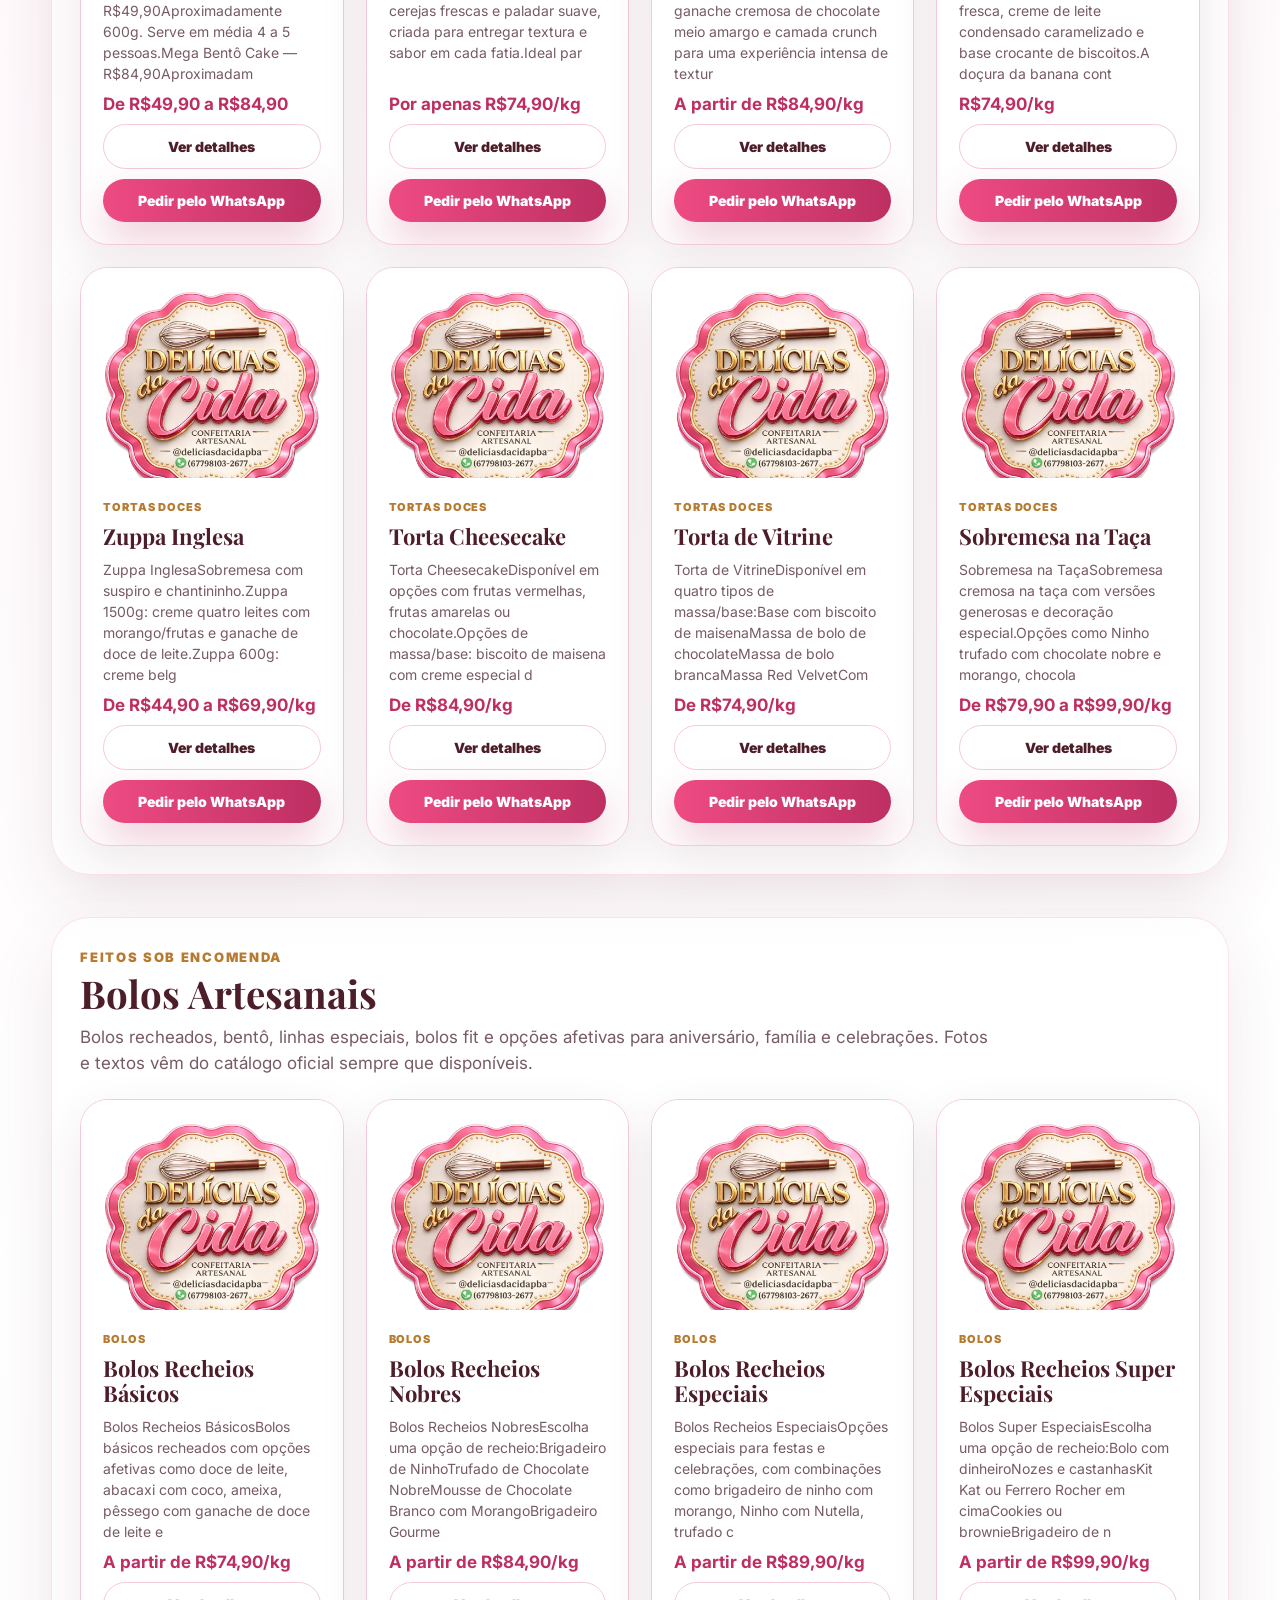
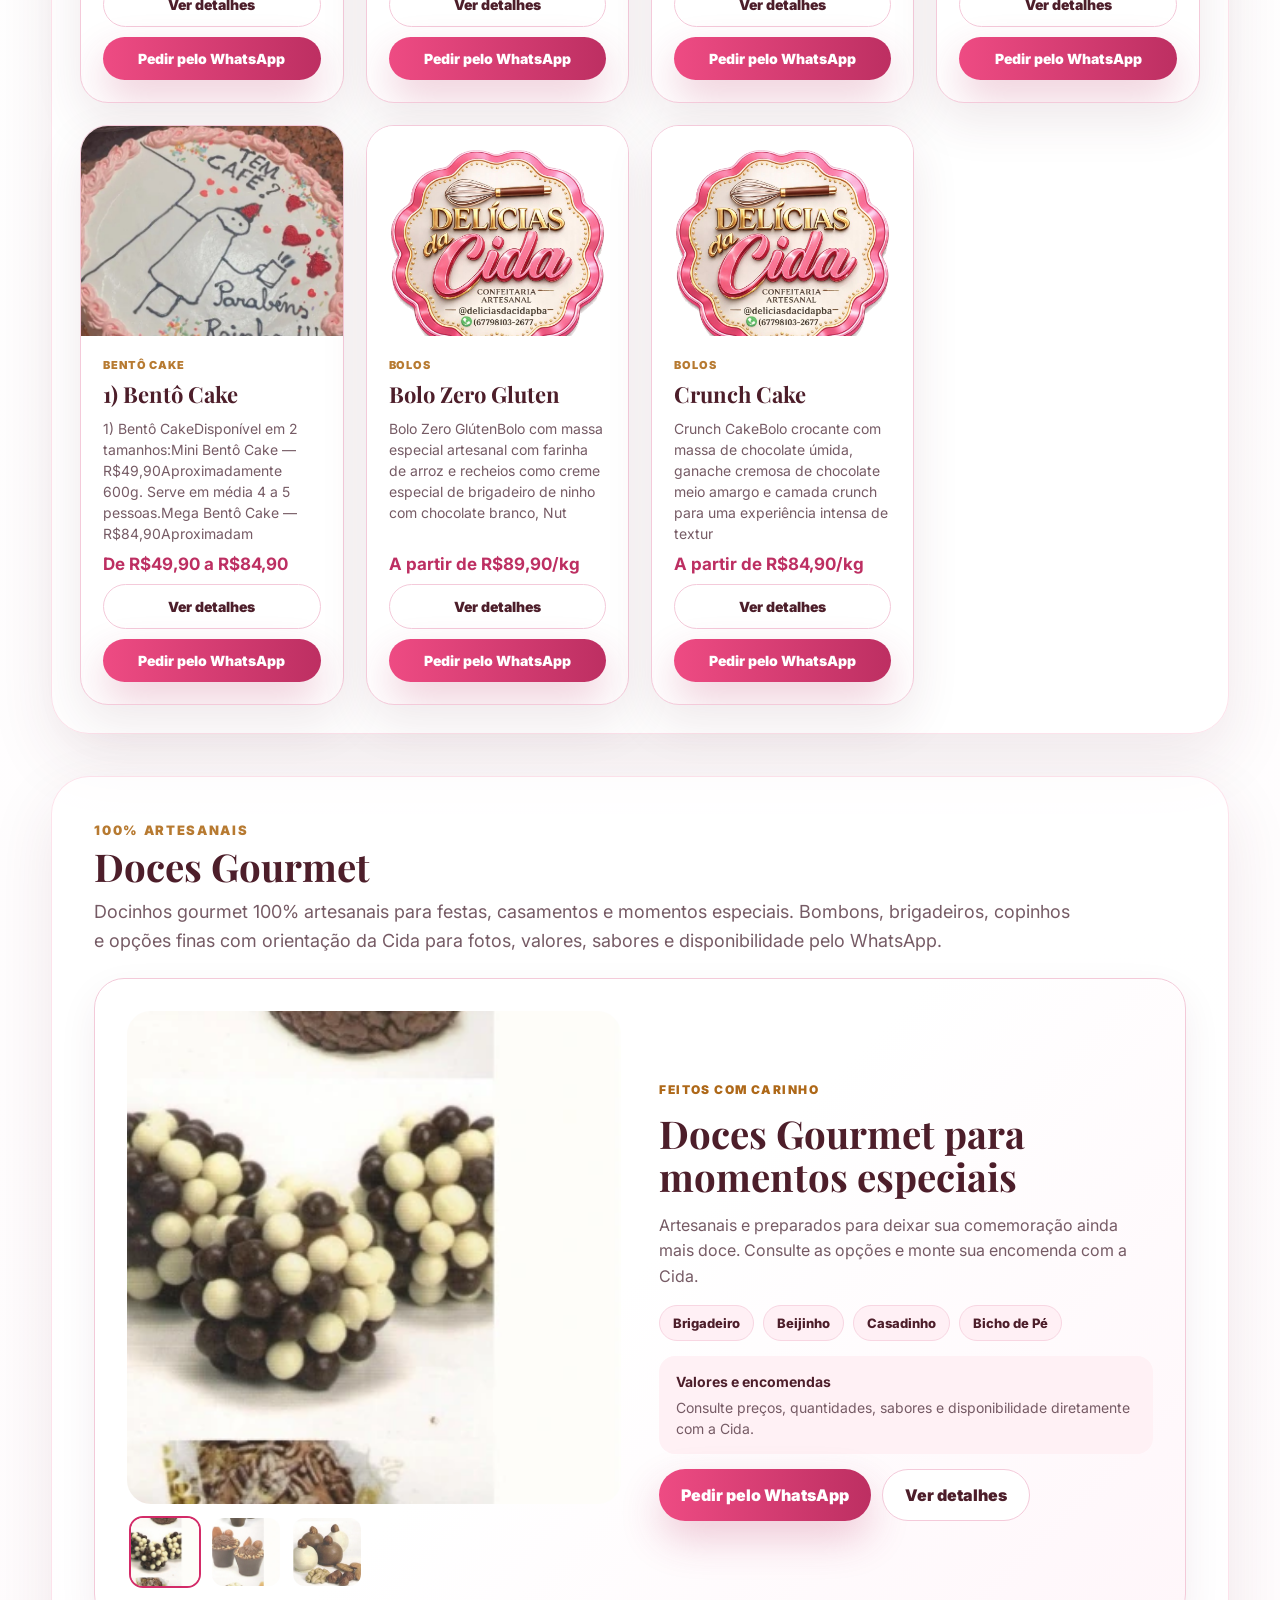
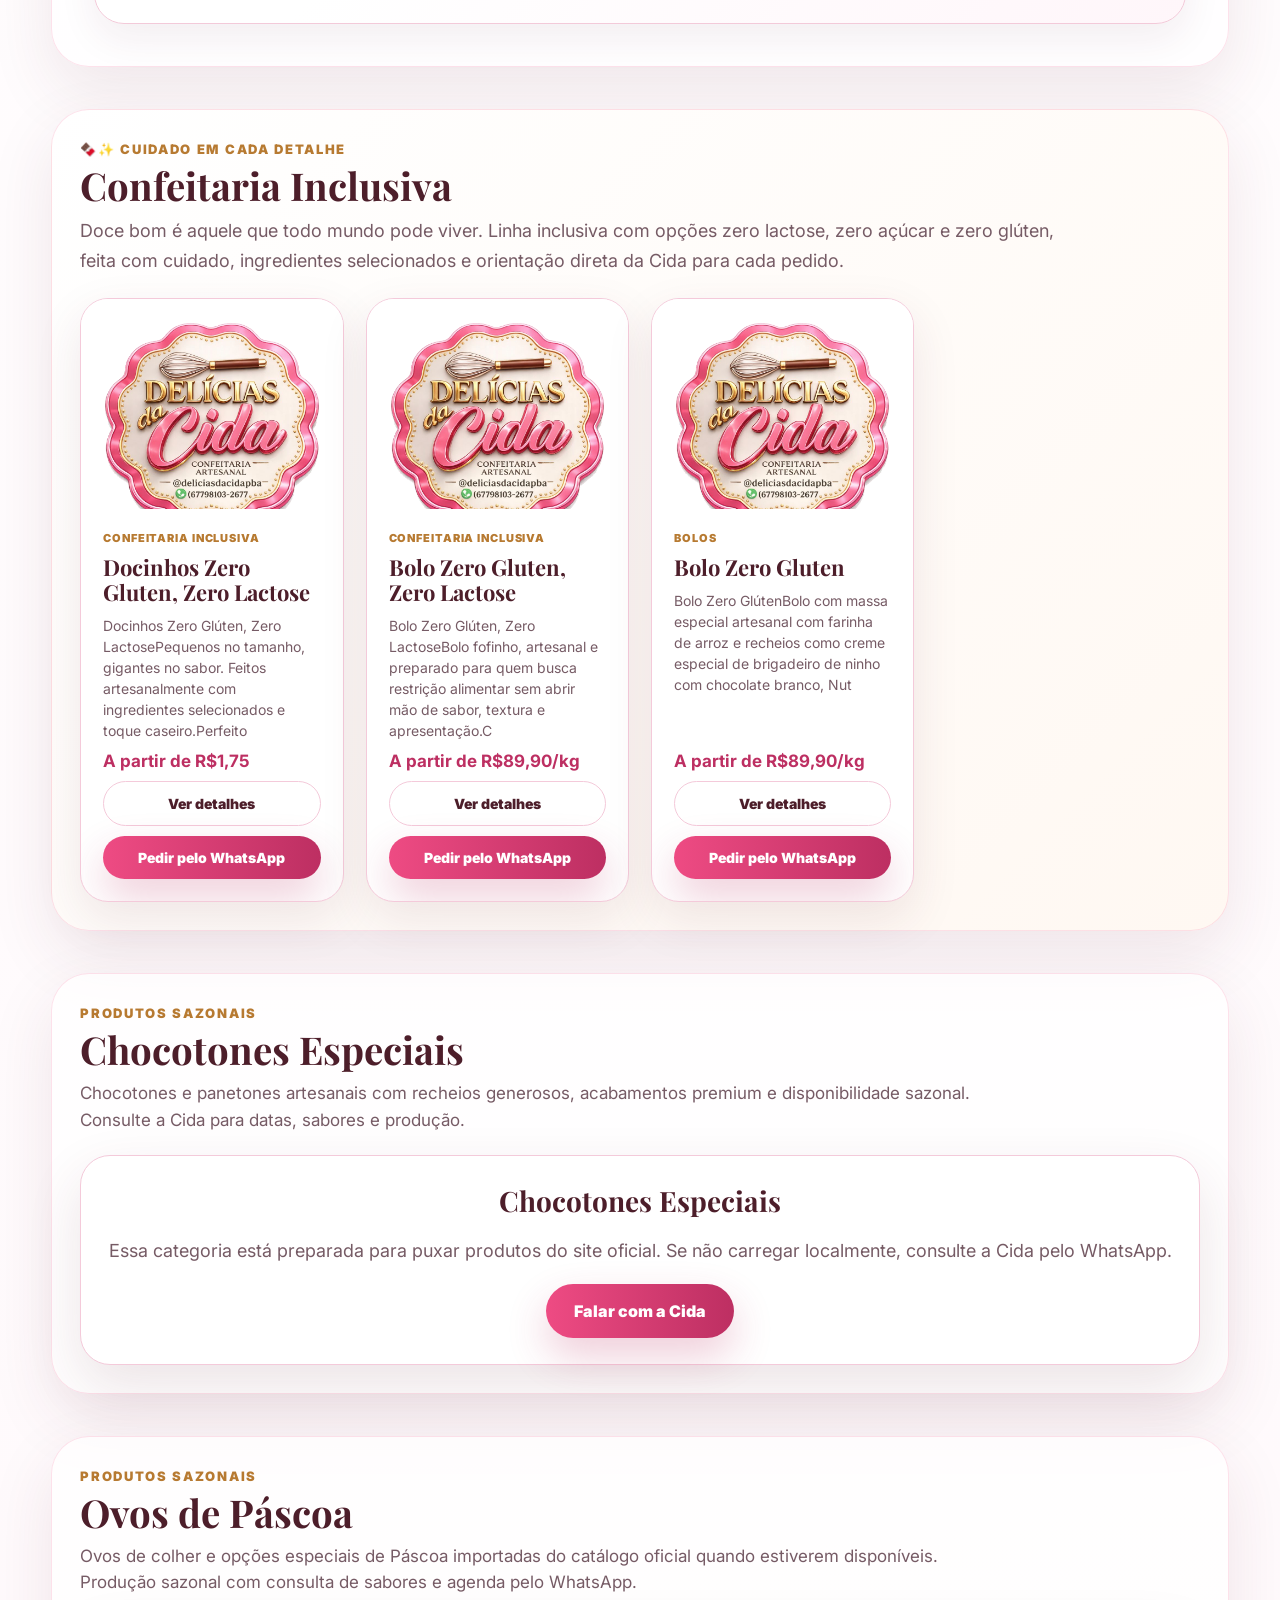
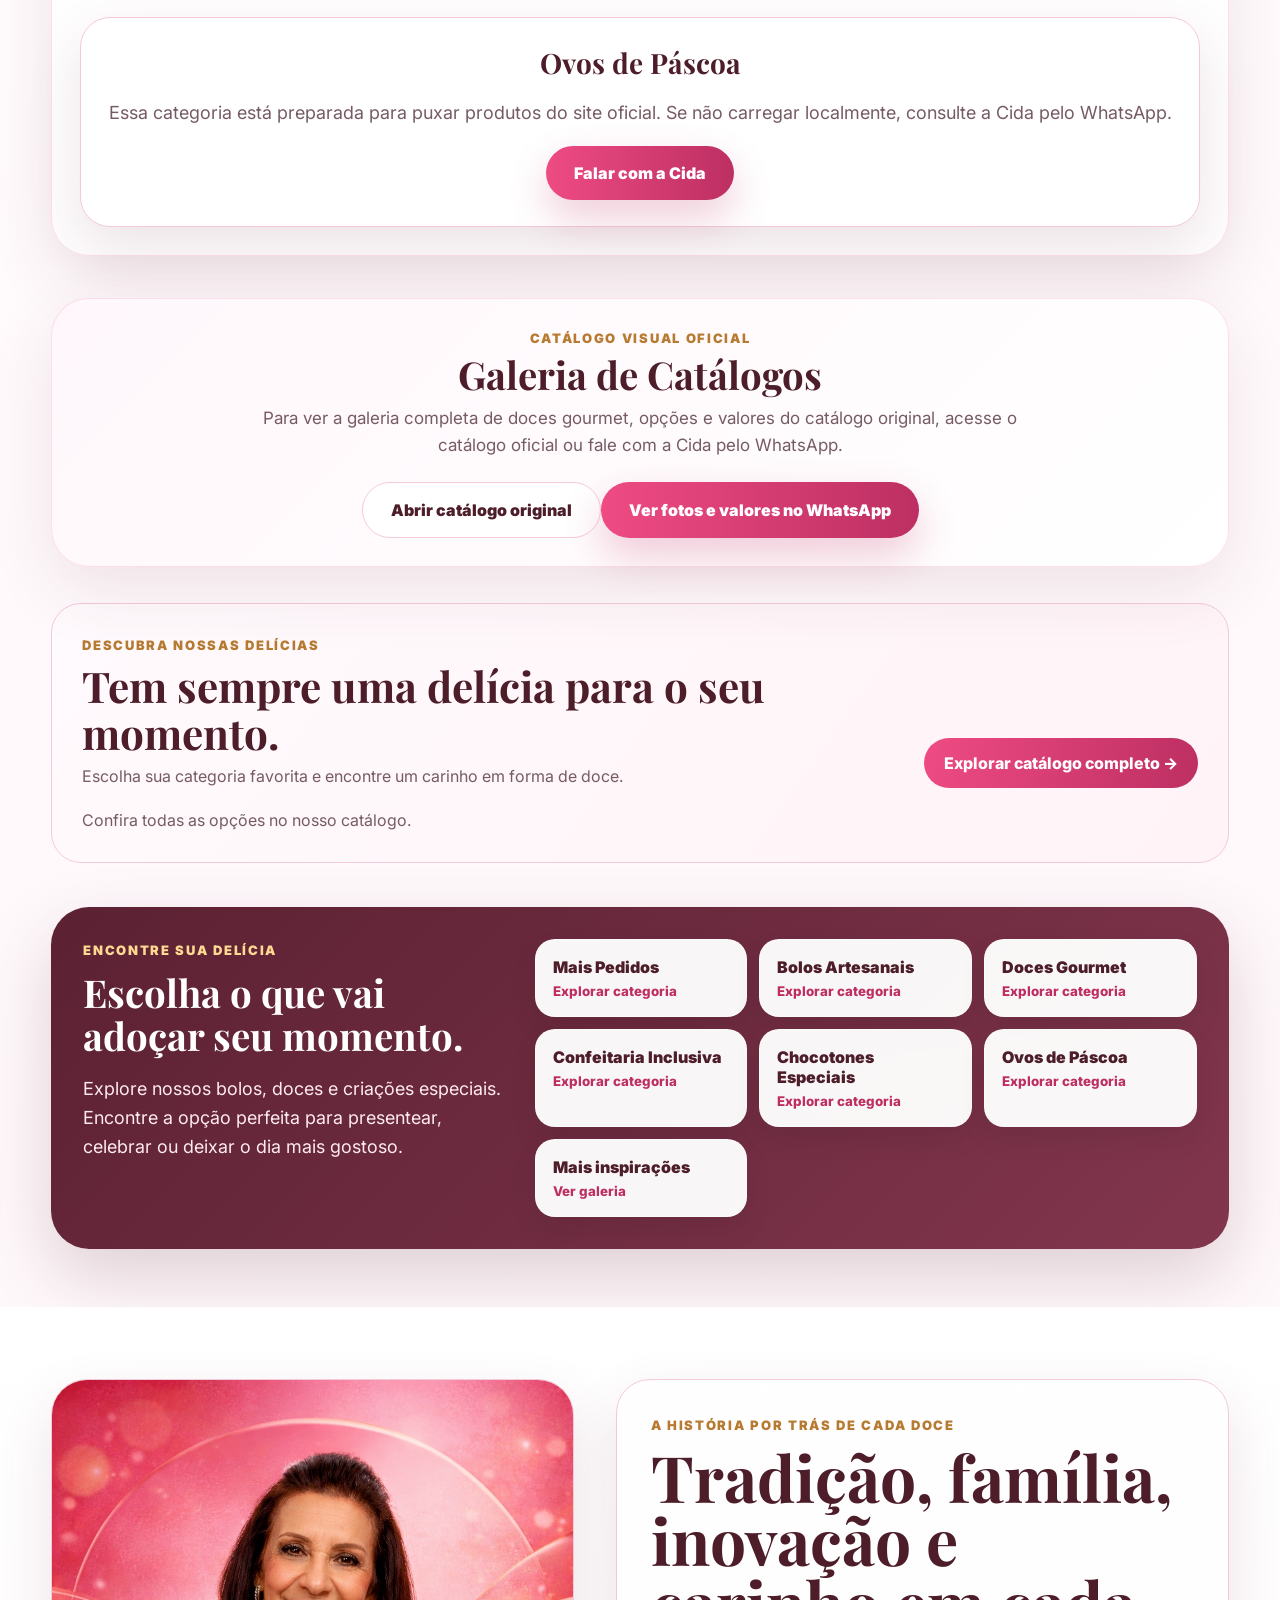
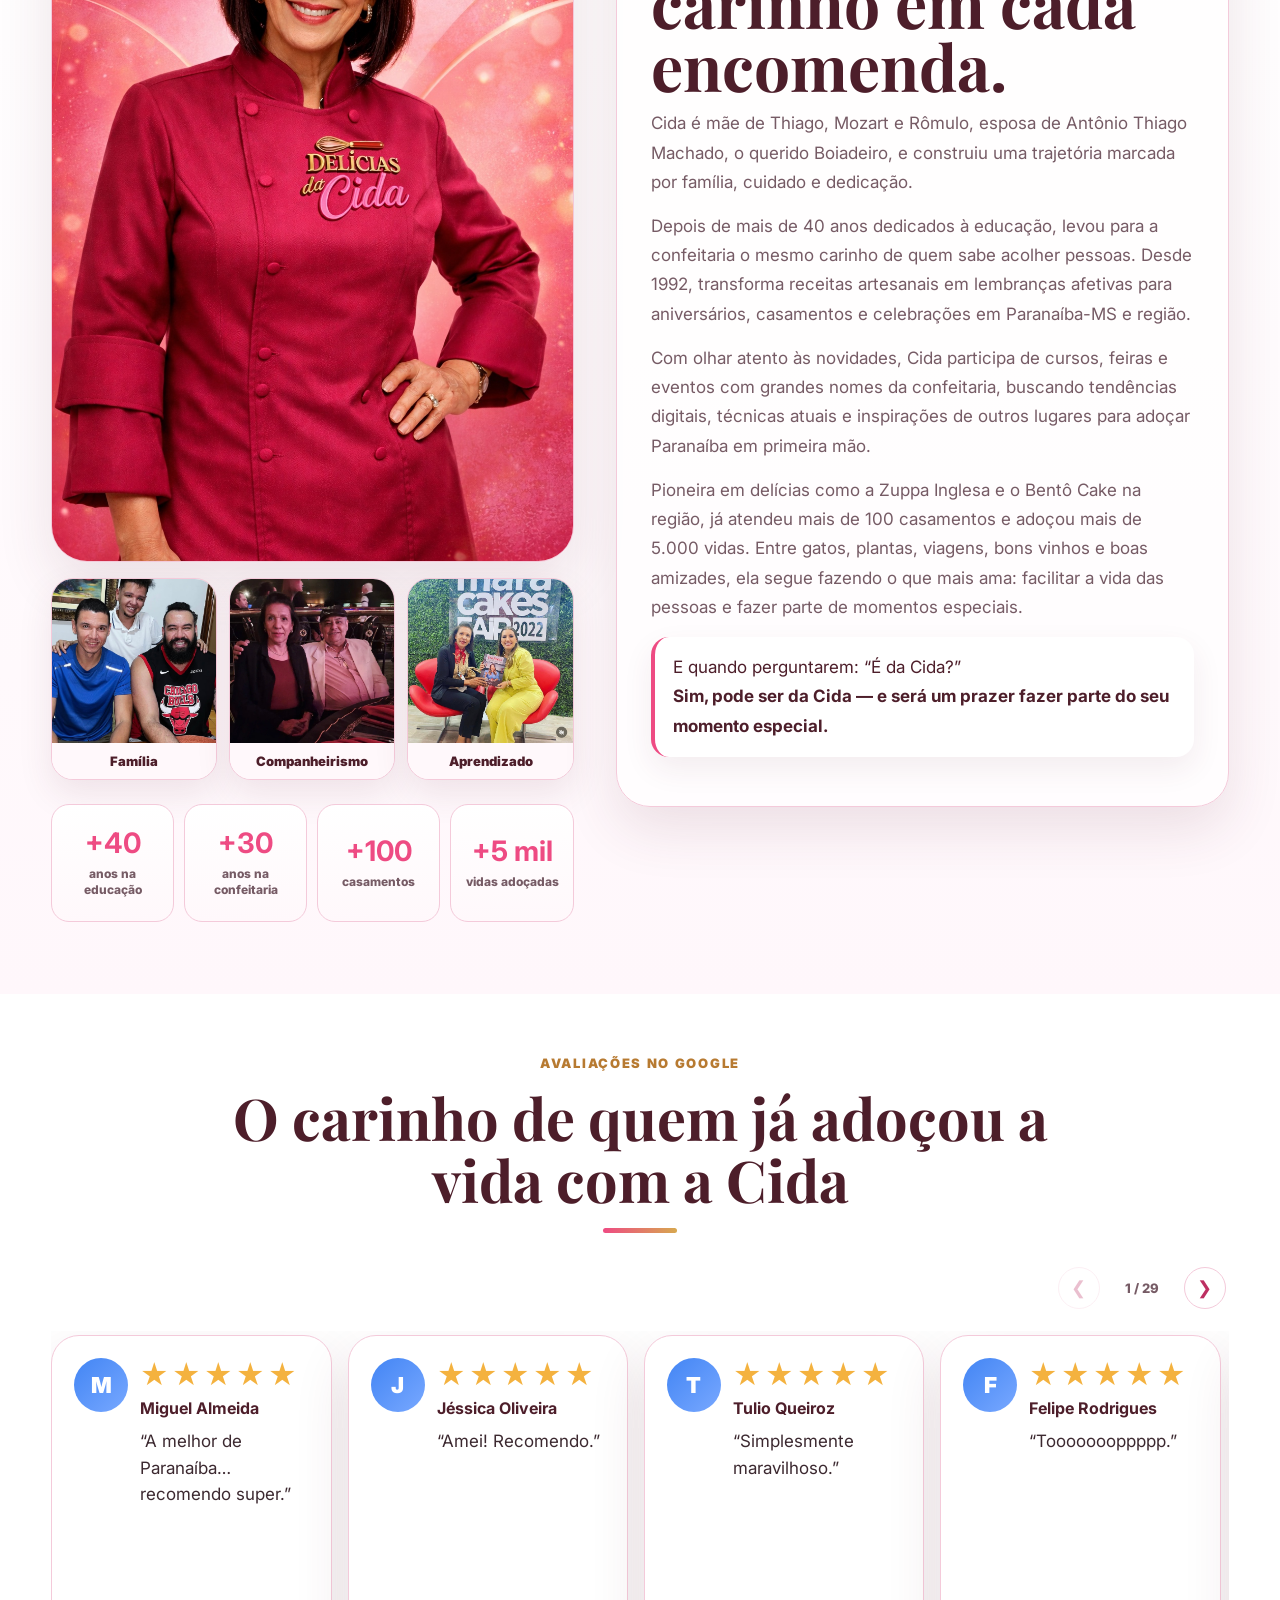
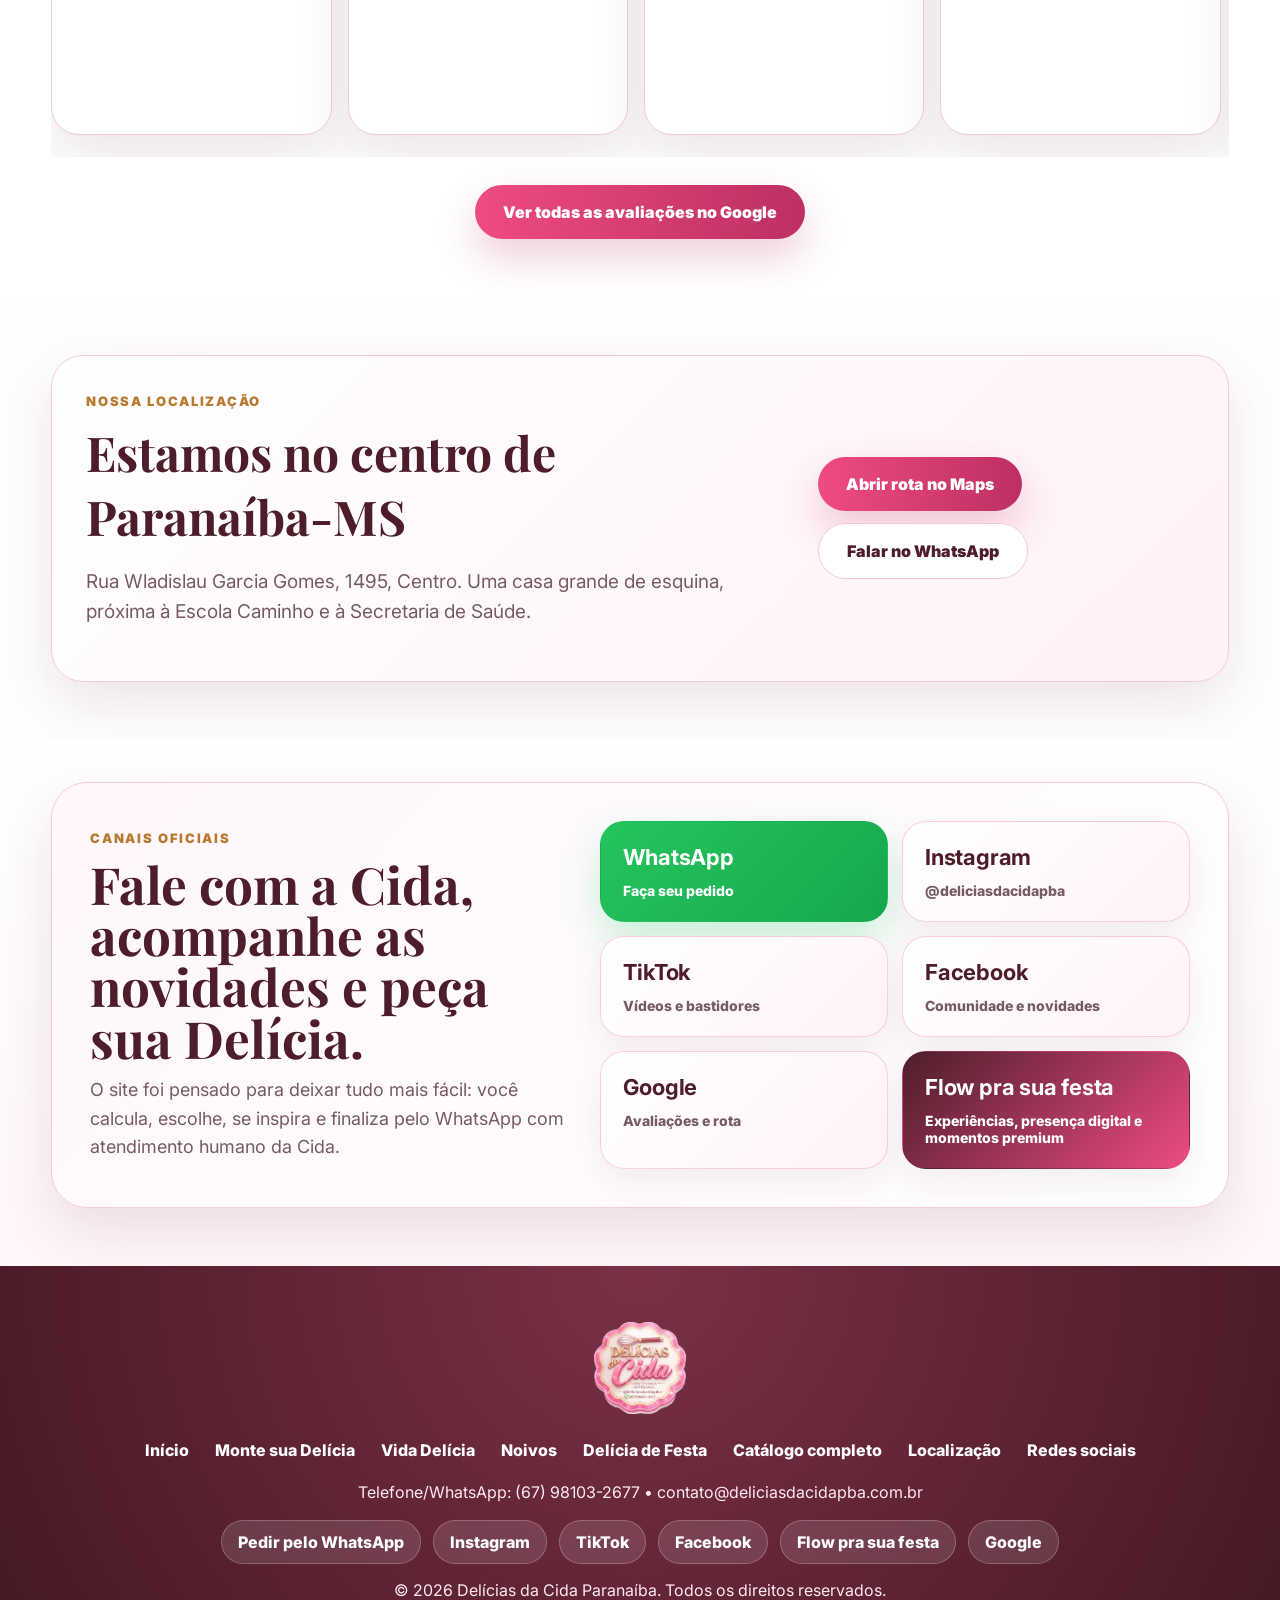
==== commit 4045e85b: "feat: catalogo premium com busca filtros e categorias" ====
--- a/index.html
+++ b/index.html
@@ -67,6 +67,7 @@
   <link rel="preconnect" href="https://fonts.gstatic.com" crossorigin>
   <link href="https://fonts.googleapis.com/css2?family=Inter:wght@400;500;600;700;800;900&family=Playfair+Display:wght@600;700;800&display=swap" rel="stylesheet">
   <link rel="stylesheet" href="style.css" />
+  <link rel="stylesheet" href="catalogo-premium.css" />
 </head>
 <body>
   <!-- Google Tag Manager (noscript) -->
@@ -81,7 +82,7 @@
       <a href="#vida-delicia">Vida Delícia</a>
       <a href="#noivos">Noivos</a>
       <a href="#festa">Delícia de Festa</a>
-      <a href="#cardapio-premium">Cardápio Premium</a>
+      <a href="catalogo.html">Catálogo completo</a>
       <a href="#cida">Quem é a Cida</a>
       <a href="#avaliacoes">Avaliações</a>
       <a href="#localizacao">Localização</a>
@@ -382,6 +383,10 @@
 
         <div class="catalog-groups" id="homeProductGroups" aria-live="polite"></div>
 
+        <div class="cida-home-categories" id="categorias">
+  <div class="cida-home-categories-head"><div><span class="tag">Descubra nossas delícias</span><h3>Tem sempre uma delícia para o seu momento.</h3><p>Escolha sua categoria favorita e encontre um carinho em forma de doce.</p></div><a class="cida-home-categories-link" href="catalogo.html">Explorar catálogo completo →</a></div>
+  <div class="cida-categories-grid" id="cidaHomeCategoryPreview" aria-label="Categorias em destaque"><p>Carregando delícias...</p></div>
+</div>
         <div class="category-showcase">
           <div class="category-copy">
             <span class="tag">Encontre sua del&iacute;cia</span>
@@ -509,7 +514,7 @@
   <footer class="footer-premium">
     <div class="container footer-inner">
       <img src="assets/logo.png" alt="Delícias da Cida" class="footer-logo">
-      <nav><a href="#inicio">Início</a><a href="#monte">Monte sua Delícia</a><a href="#vida-delicia">Vida Delícia</a><a href="#noivos">Noivos</a><a href="#festa">Delícia de Festa</a><a href="#cardapio-premium">Cardápio Premium</a><a href="#localizacao">Localização</a><a href="#redes-sociais">Redes sociais</a></nav>
+      <nav><a href="#inicio">Início</a><a href="#monte">Monte sua Delícia</a><a href="#vida-delicia">Vida Delícia</a><a href="#noivos">Noivos</a><a href="#festa">Delícia de Festa</a><a href="catalogo.html">Catálogo completo</a><a href="#localizacao">Localização</a><a href="#redes-sociais">Redes sociais</a></nav>
       <p>Telefone/WhatsApp: (67) 98103-2677 • contato@deliciasdacidapba.com.br</p>
       <div class="footer-socials">
         <a href="https://wa.me/5567981032677?text=Ol%C3%A1%2C%20Cida!%20Vim%20pelo%20site%20da%20Del%C3%ADcias%20da%20Cida%20e%20quero%20fazer%20um%20pedido." target="_blank" rel="noopener">Pedir pelo WhatsApp</a>
@@ -566,6 +571,7 @@
   </script>
   <script src="supabase-catalog-adapter.js"></script>
   <script src="products.js"></script>
+  <script src="catalogo-premium.js"></script>
   <script src="site-config.js"></script>
   <script src="https://challenges.cloudflare.com/turnstile/v0/api.js?render=explicit" async defer></script>
 <script src="script.js"></script>
--- a/catalogo-premium.css
+++ b/catalogo-premium.css
@@ -0,0 +1,38 @@
+/* CIDA CATALOGO PREMIUM 29 - escopo isolado */
+.cida-home-categories{margin:36px 0 10px;padding:30px;border:1px solid #f4cada;background:linear-gradient(125deg,#fffafd,#fff3f7);border-radius:30px}
+.cida-home-categories-head{display:flex;align-items:end;justify-content:space-between;gap:20px;margin-bottom:20px}
+.cida-home-categories h3{font-family:'Playfair Display',serif;color:#4d1e2a;font-size:clamp(30px,3.3vw,47px);line-height:1.12;margin:8px 0}
+.cida-home-categories p{color:#765b65;line-height:1.5;margin:0}
+.cida-home-categories-link{display:inline-flex;align-items:center;justify-content:center;white-space:nowrap;background:linear-gradient(100deg,#ee4b83,#bd2f62);color:#fff;text-decoration:none;padding:15px 20px;border-radius:99px;font-weight:800}
+.cida-categories-grid{display:grid;grid-template-columns:repeat(3,minmax(0,1fr));gap:18px}
+.cida-category-tile{min-width:0;border-radius:23px;overflow:hidden;display:block;background:#fff;border:1px solid #f4cada;text-decoration:none;box-shadow:0 10px 26px rgba(96,38,60,.08);transition:transform .2s,box-shadow .2s}
+.cida-category-tile:hover{transform:translateY(-3px);box-shadow:0 16px 34px rgba(96,38,60,.14)}
+.cida-category-cover{display:block;aspect-ratio:1.5;overflow:hidden;background:#fff4f8}
+.cida-category-cover img{height:100%;width:100%;object-fit:cover;display:block;transition:transform .3s}
+.cida-category-tile:hover img{transform:scale(1.04)}
+.cida-category-bottom{padding:15px 17px 17px;display:flex;flex-direction:column;gap:5px}
+.cida-category-bottom strong{color:#4d1e2a;font-size:18px}
+.cida-category-bottom small{color:#bd2f62;font-size:13px;font-weight:700}
+.cida-catalog-page{width:min(1340px,94%);margin:0 auto;padding:40px 0 86px}
+.cida-catalog-hero{text-align:center;padding:40px 15px 28px}
+.cida-catalog-hero h1{font-family:'Playfair Display',serif;color:#4d1e2a;font-size:clamp(39px,5.6vw,70px);line-height:1.08;margin:15px auto;max-width:900px}
+.cida-catalog-hero p{max-width:720px;margin:auto;color:#765b65;font-size:18px;line-height:1.6}
+.cida-catalog-section-title{font-family:'Playfair Display',serif;color:#4d1e2a;font-size:clamp(28px,3.5vw,40px);margin:30px 0 16px}
+.cida-catalog-toolbar{display:grid;grid-template-columns:minmax(0,1.8fr) minmax(0,1fr) minmax(0,.75fr);gap:12px;align-items:end;margin:30px 0 10px}
+.cida-catalog-toolbar label{font-size:13px;font-weight:800;color:#4d1e2a;gap:8px}
+.cida-catalog-toolbar input,.cida-catalog-toolbar select{height:52px;font-size:15px;border-radius:14px;min-width:0}
+.cida-catalog-count{font-size:14px;color:#765b65;margin:12px 0 18px}
+.cida-catalog-products-grid{display:grid;grid-template-columns:repeat(4,minmax(0,1fr));gap:18px}
+.cida-catalog-product{display:flex;min-width:0;flex-direction:column;overflow:hidden;text-decoration:none;border:1px solid #f4cada;border-radius:22px;background:#fff;box-shadow:0 10px 28px rgba(96,38,60,.06)}
+.cida-catalog-product-img{aspect-ratio:1;display:block;overflow:hidden;background:#fff4f8}
+.cida-catalog-product-img img{display:block;width:100%;height:100%;object-fit:contain}
+.cida-catalog-product-copy{display:flex;flex:1;flex-direction:column;padding:17px;gap:8px;color:#765b65;font-size:13px;line-height:1.5}
+.cida-catalog-product-copy strong{font-size:17px;line-height:1.28;color:#4d1e2a}
+.cida-catalog-product-copy>span{display:-webkit-box;-webkit-line-clamp:2;-webkit-box-orient:vertical;overflow:hidden}
+.cida-catalog-product-copy b{margin-top:auto;color:#bd2f62;font-size:16px}
+.cida-catalog-product-copy em{font-style:normal;font-weight:800;color:#bd2f62}
+.cida-catalog-empty{grid-column:1/-1;text-align:center;padding:40px;background:#fff9fc;border:1px solid #f4cada;border-radius:22px}
+.cida-catalog-empty button{background:#bd2f62;color:white;border:0;padding:13px 22px;border-radius:99px;cursor:pointer}
+@media(max-width:1000px){.cida-catalog-products-grid{grid-template-columns:repeat(3,minmax(0,1fr))}}
+@media(max-width:760px){.cida-home-categories{padding:20px 15px}.cida-home-categories-head{flex-direction:column;align-items:stretch}.cida-home-categories-link{width:100%}.cida-categories-grid{grid-template-columns:repeat(2,minmax(0,1fr));gap:11px}.cida-category-bottom{padding:11px}.cida-category-bottom strong{font-size:15px}.cida-category-bottom small{font-size:11px}.cida-catalog-toolbar{grid-template-columns:1fr 1fr}.cida-catalog-toolbar label:first-child{grid-column:1/-1}.cida-catalog-products-grid{grid-template-columns:repeat(2,minmax(0,1fr));gap:11px}.cida-catalog-product-copy{padding:12px}.cida-catalog-product-copy strong{font-size:15px}.cida-catalog-page{padding-top:16px}.cida-catalog-hero{padding:24px 0}.cida-catalog-hero p{font-size:16px}}
+@media(max-width:390px){.cida-catalog-products-grid{grid-template-columns:1fr 1fr}.cida-category-cover{aspect-ratio:1.25}.cida-catalog-toolbar{grid-template-columns:1fr}.cida-catalog-toolbar label:first-child{grid-column:auto}}
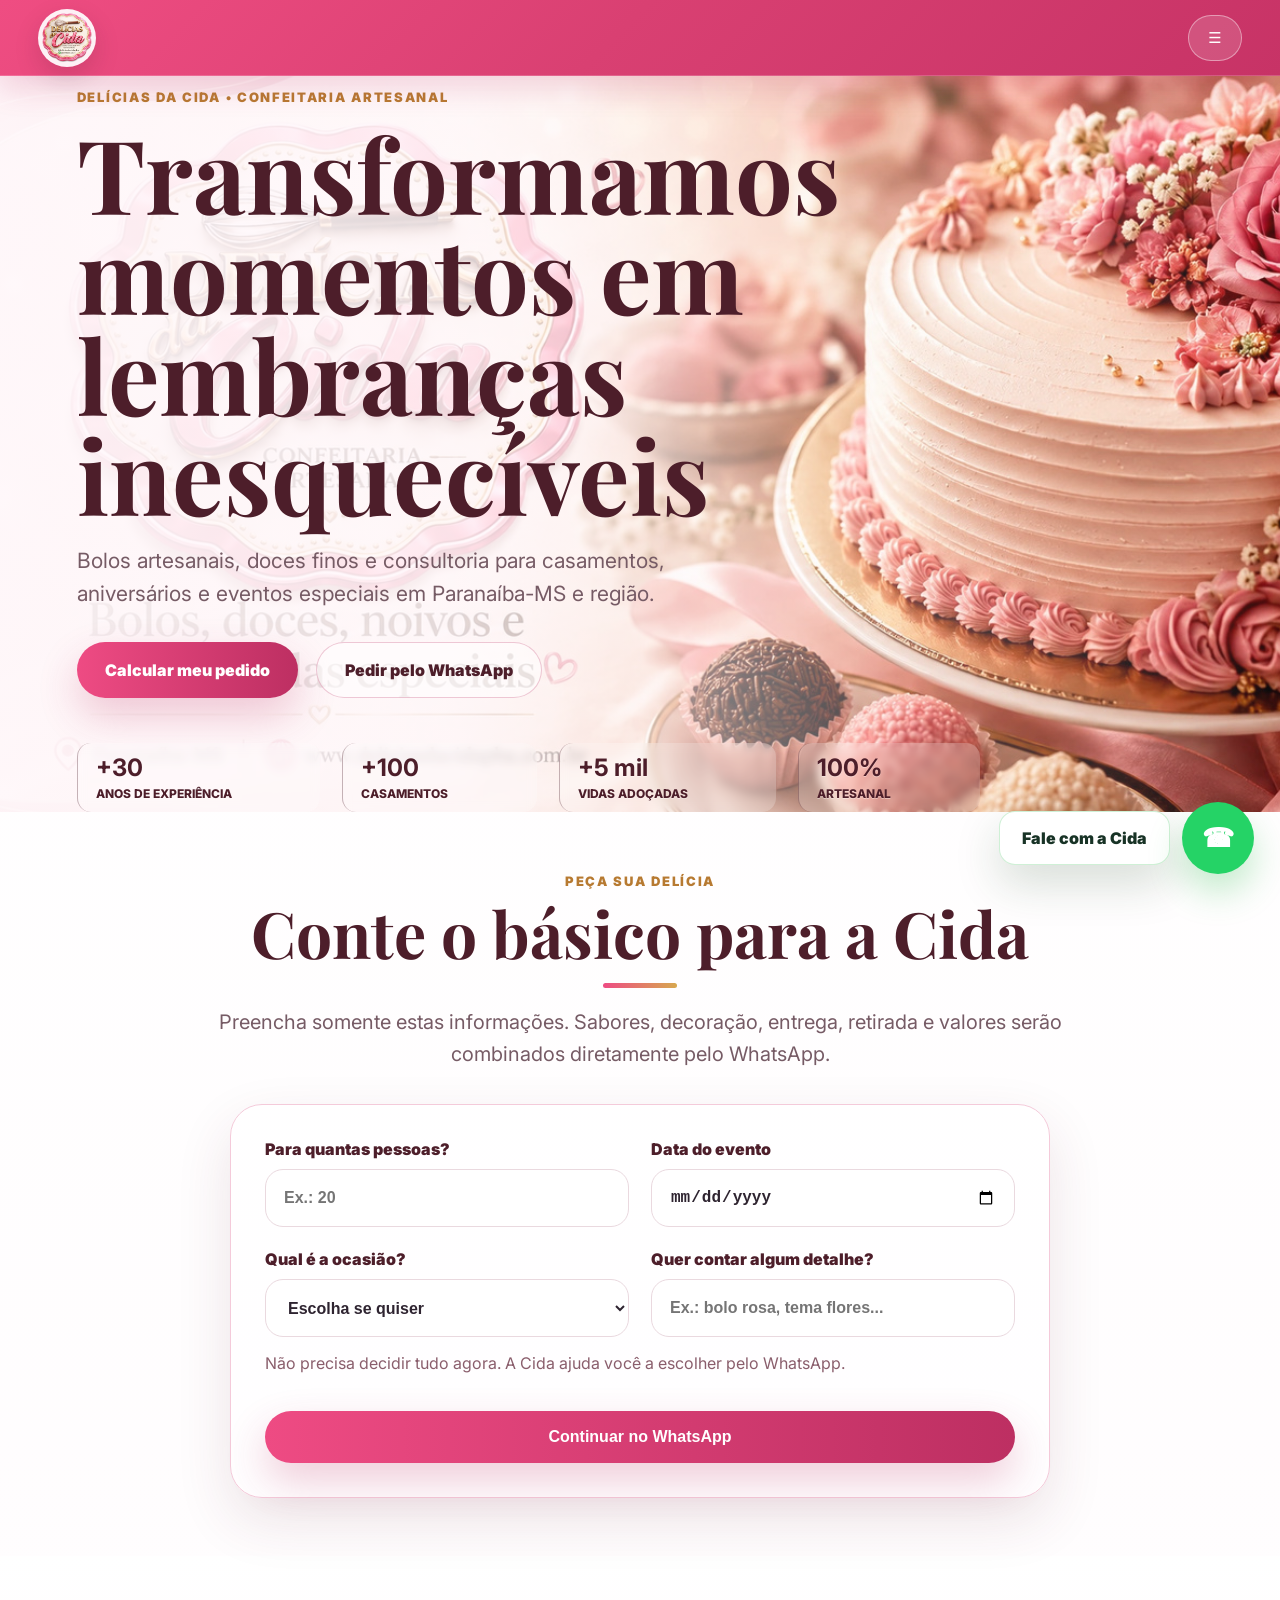
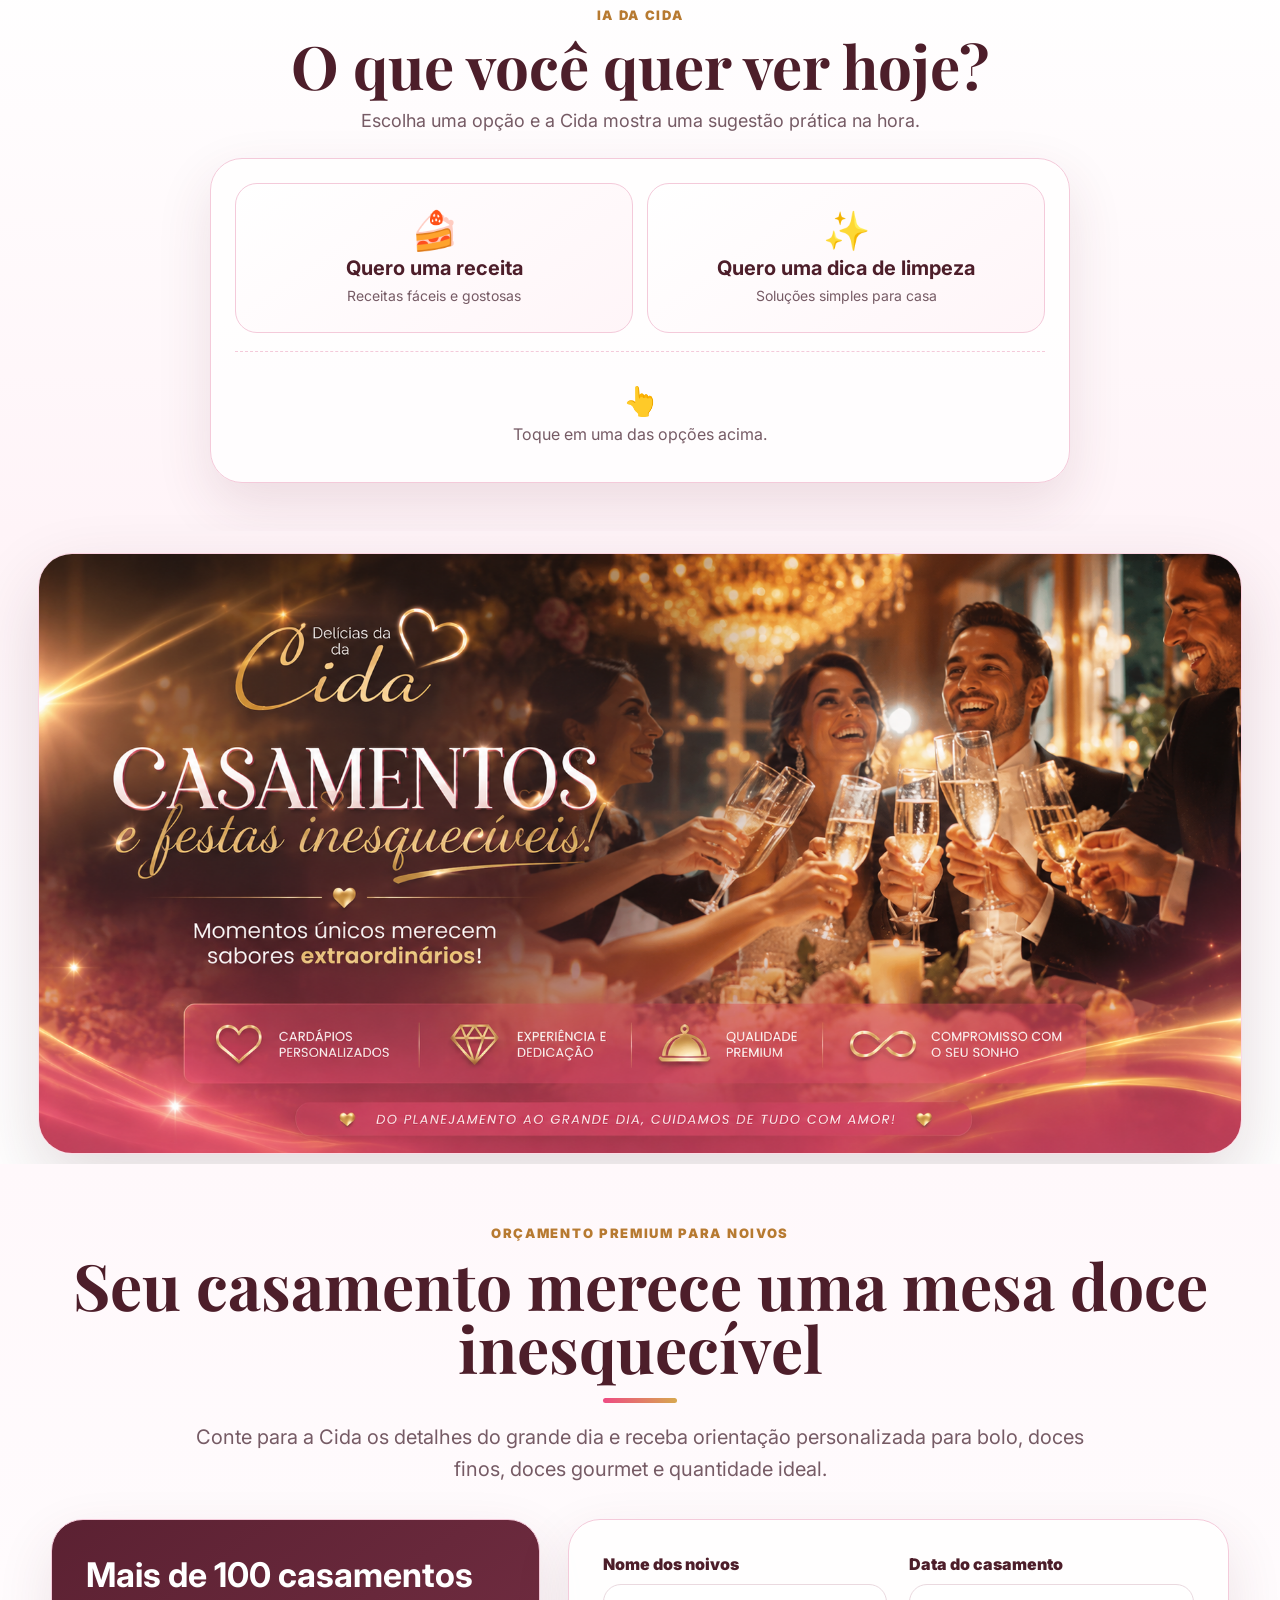
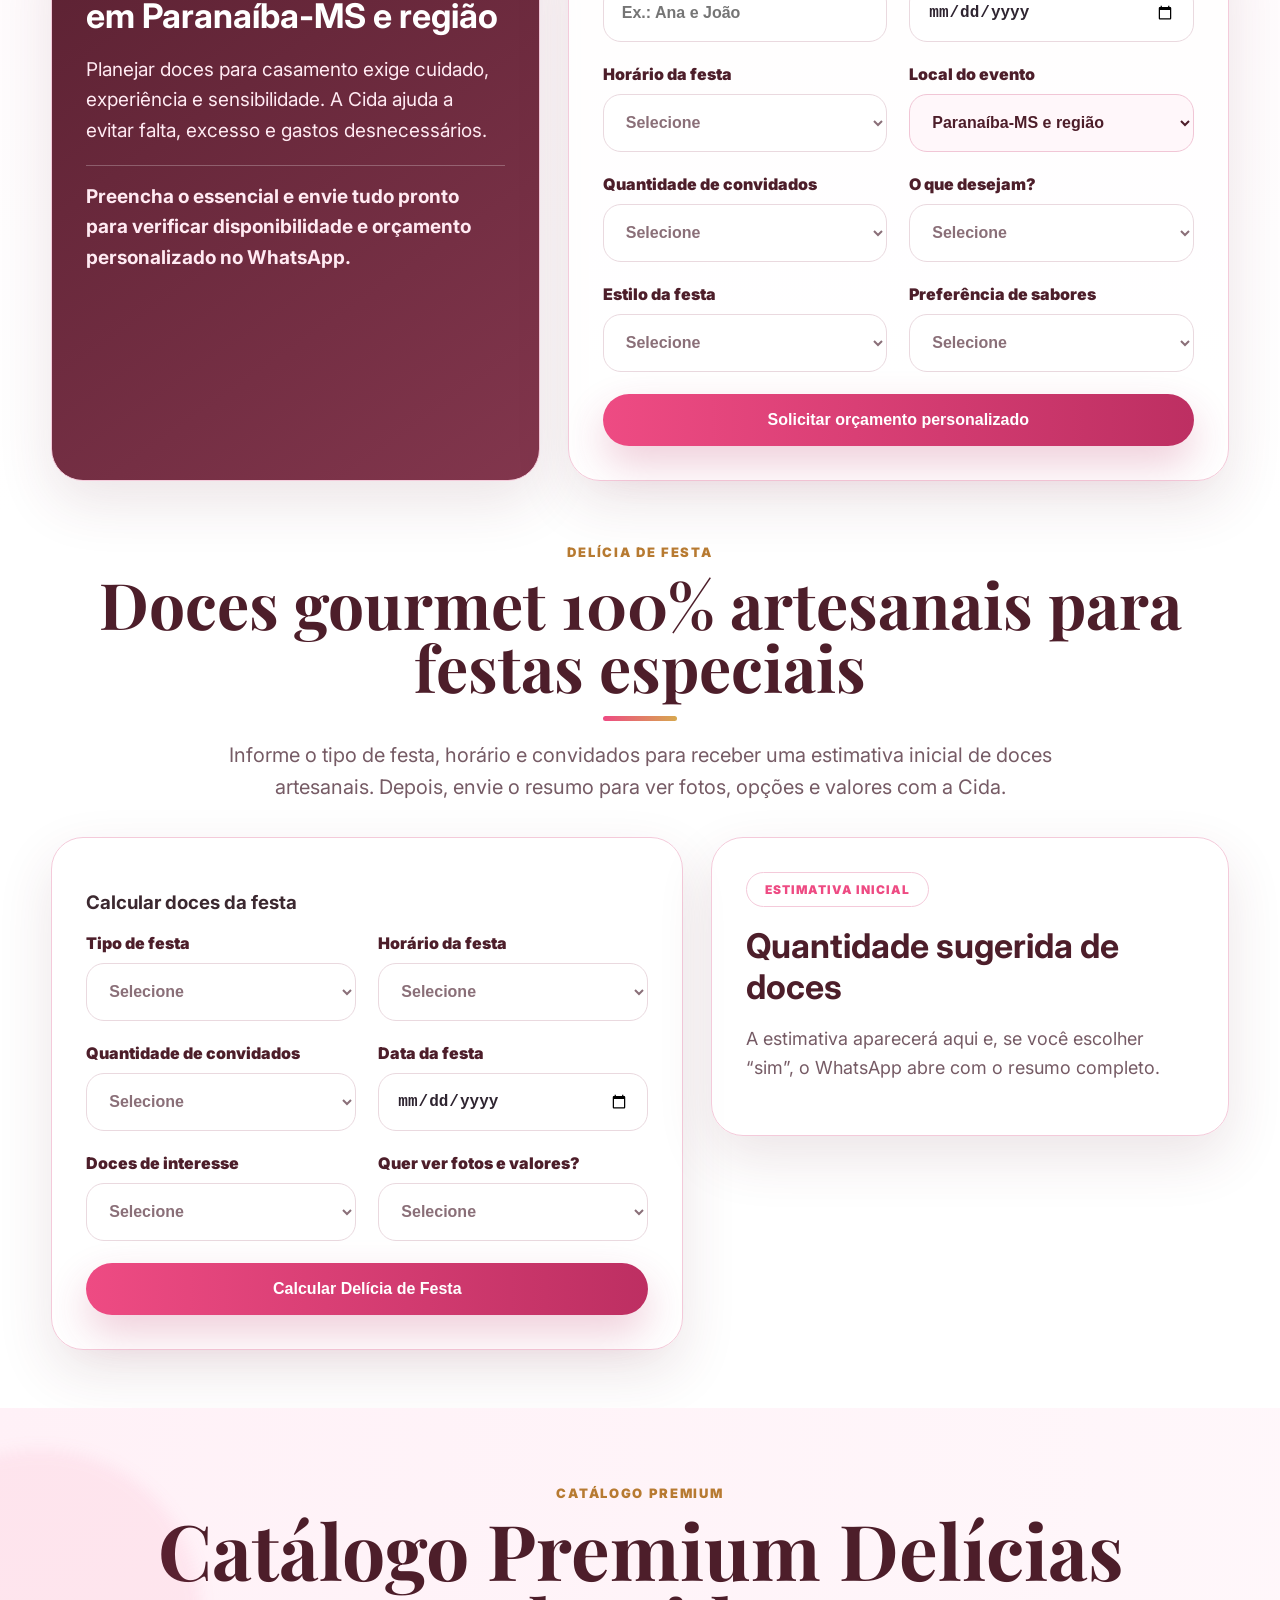
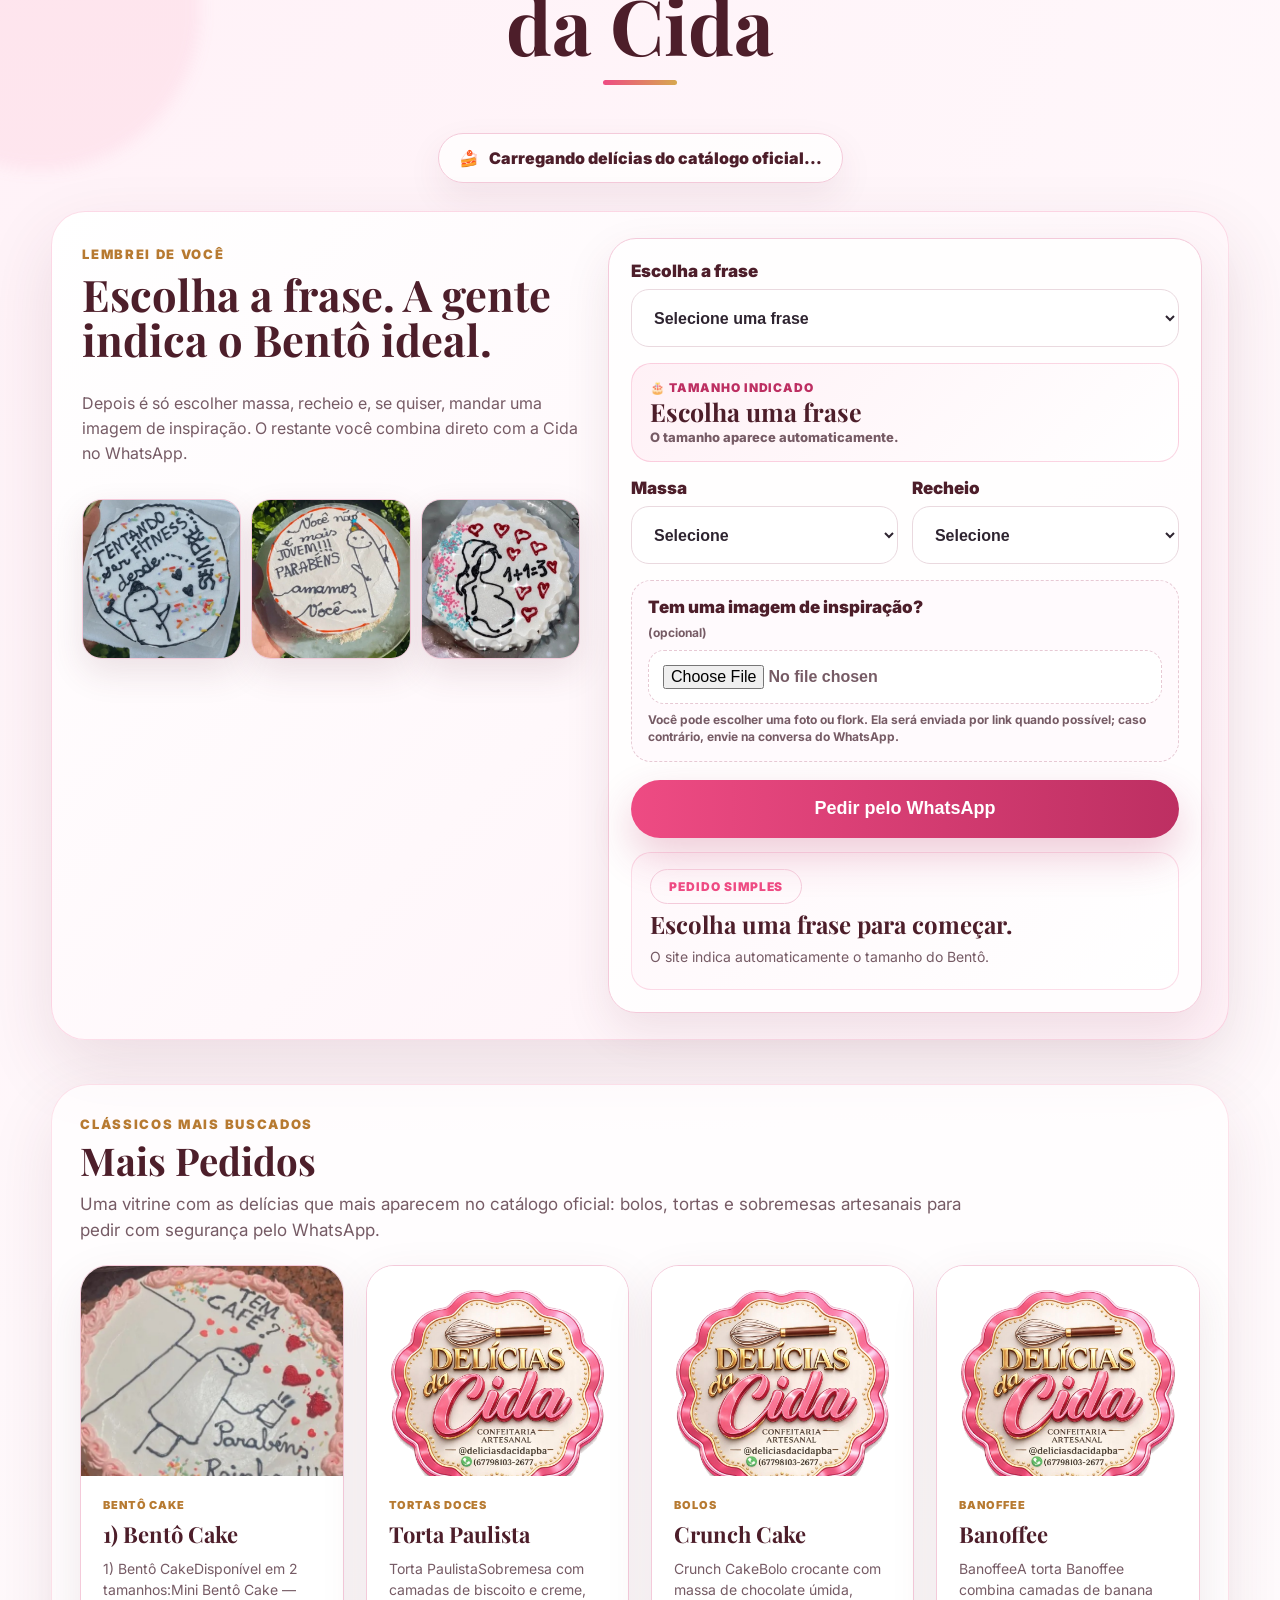
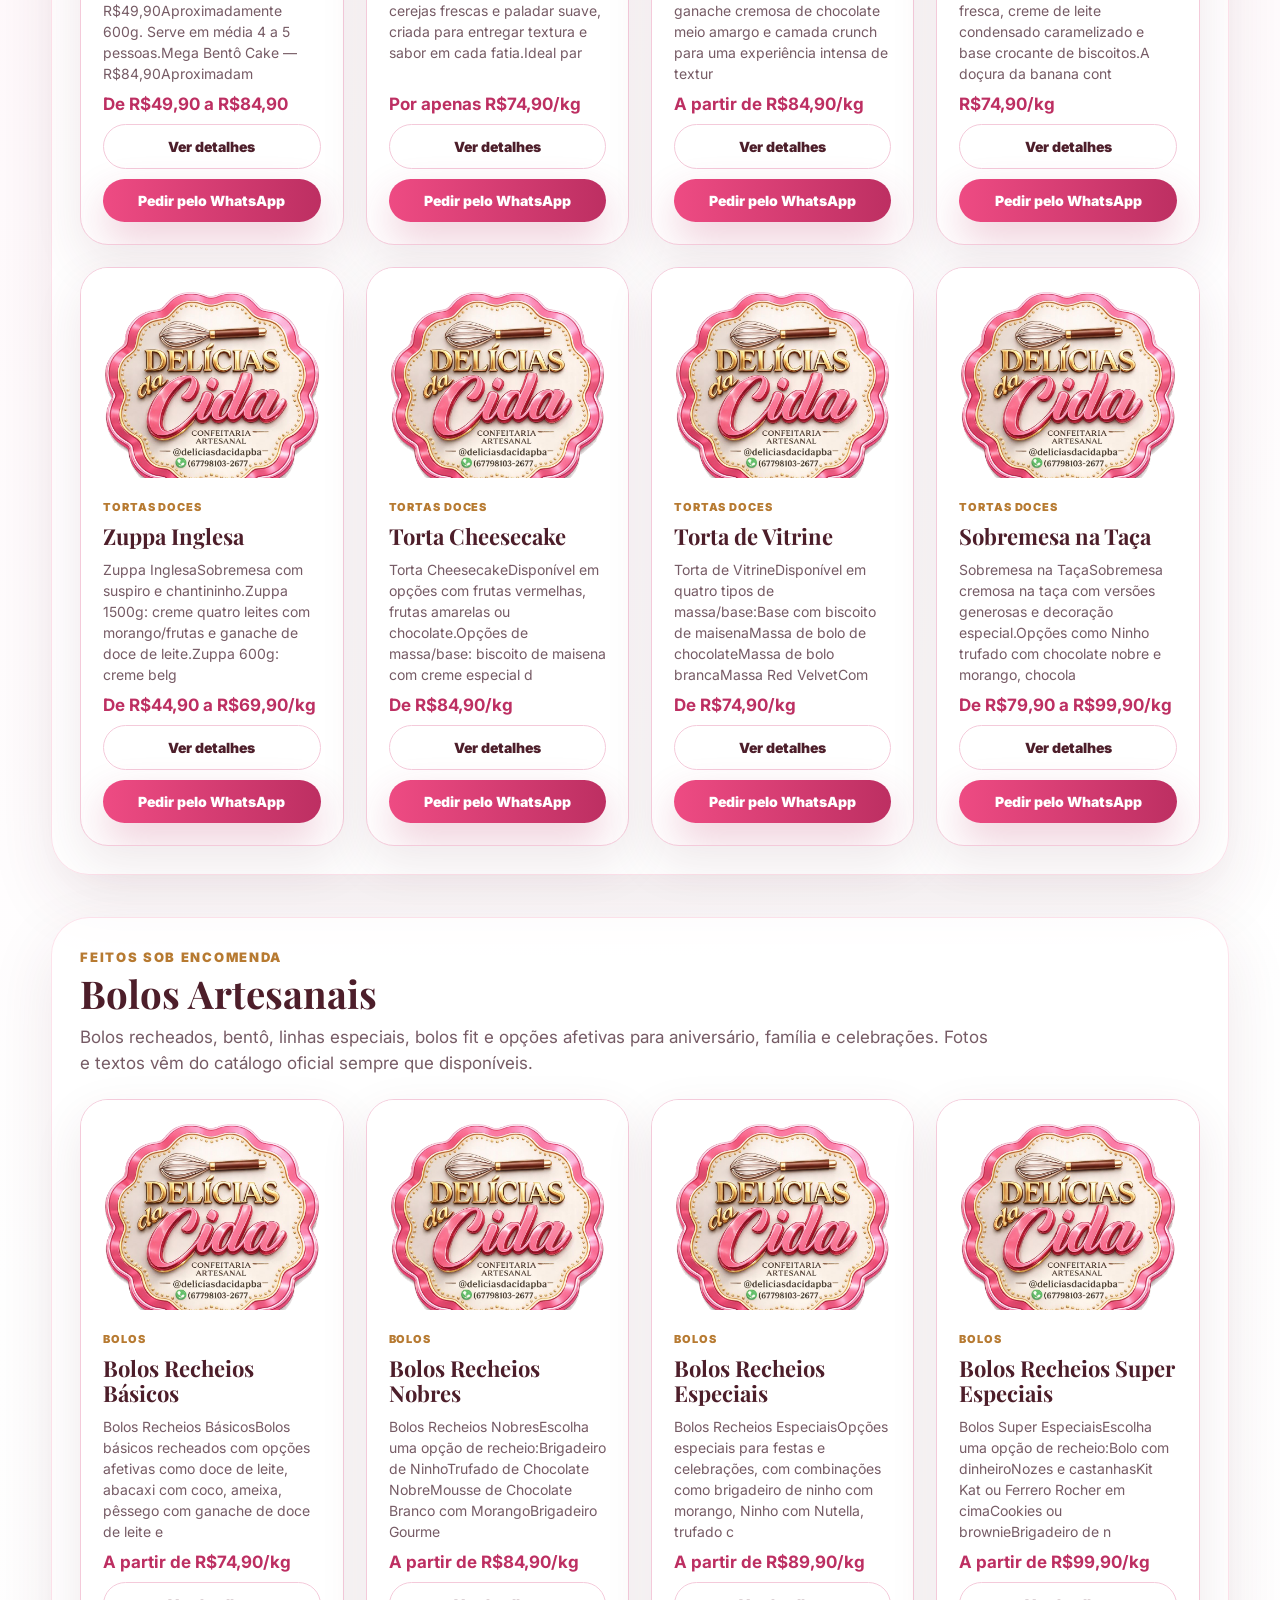
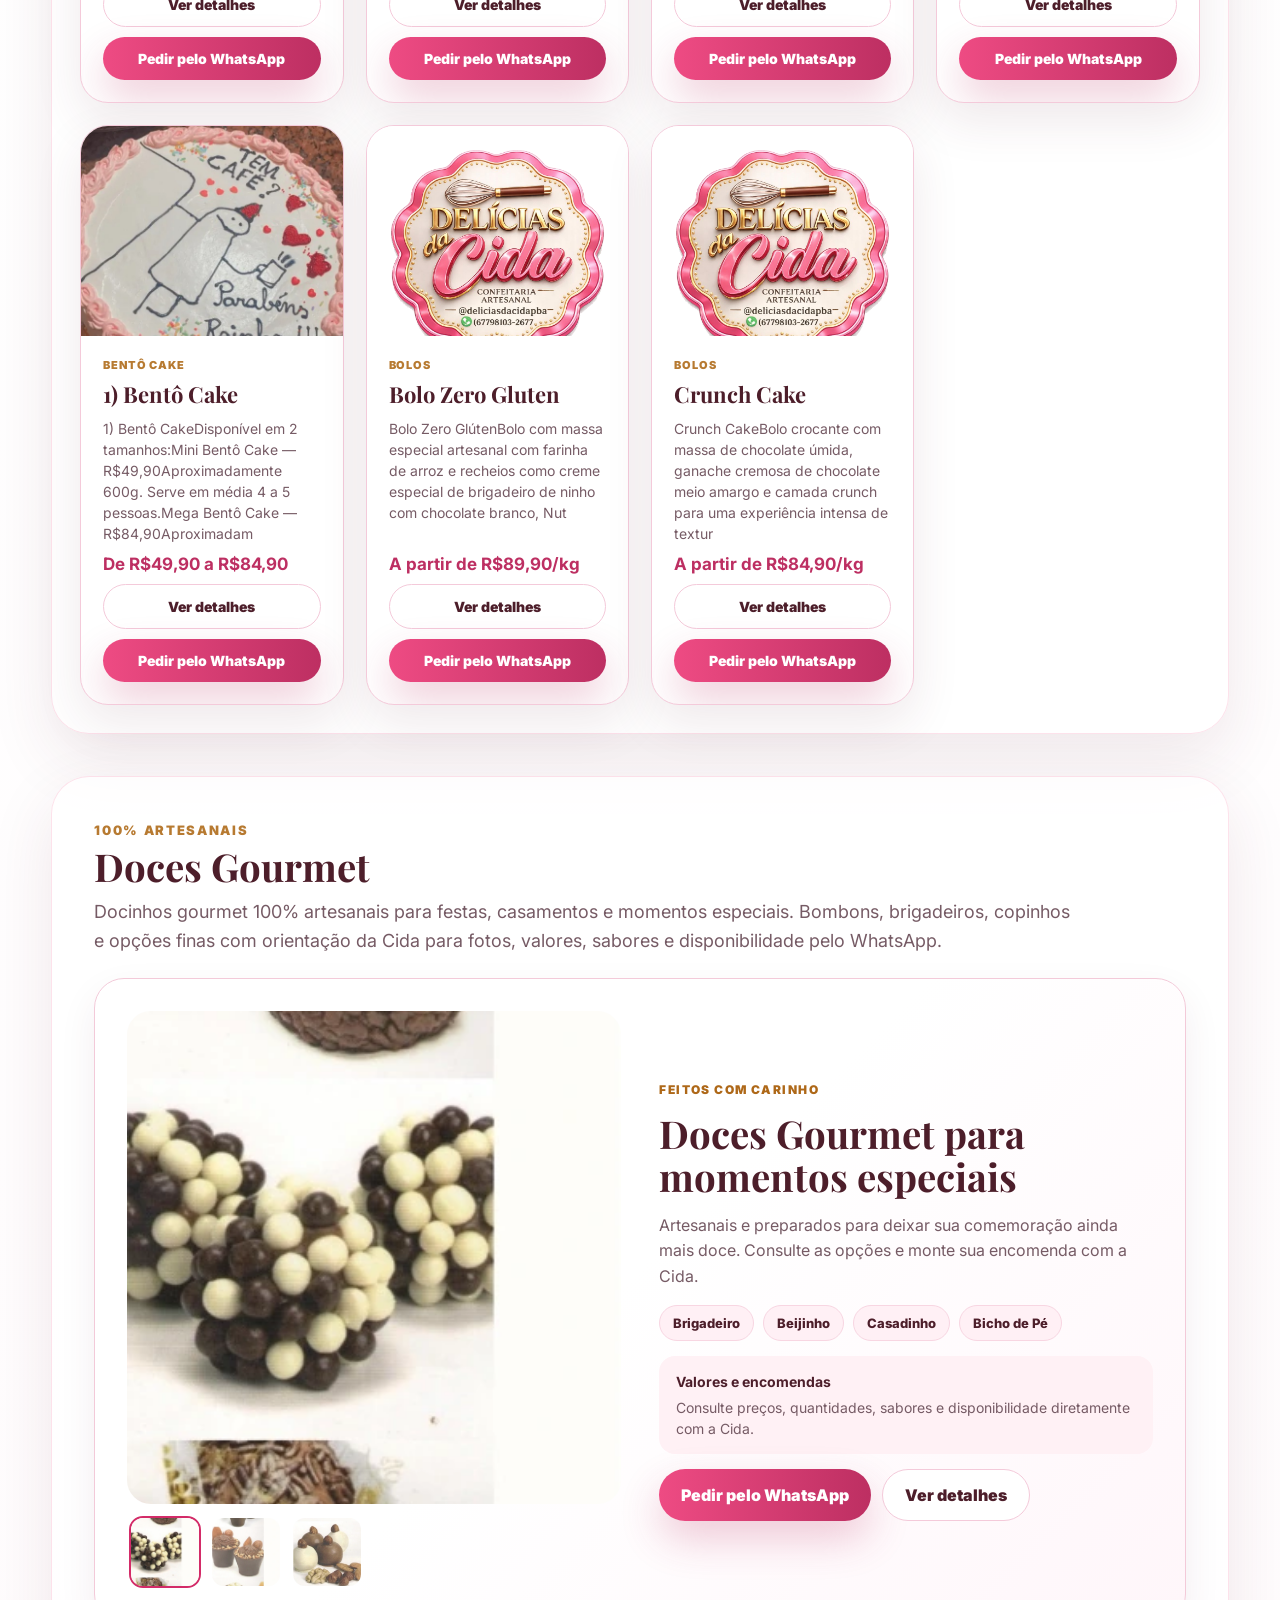
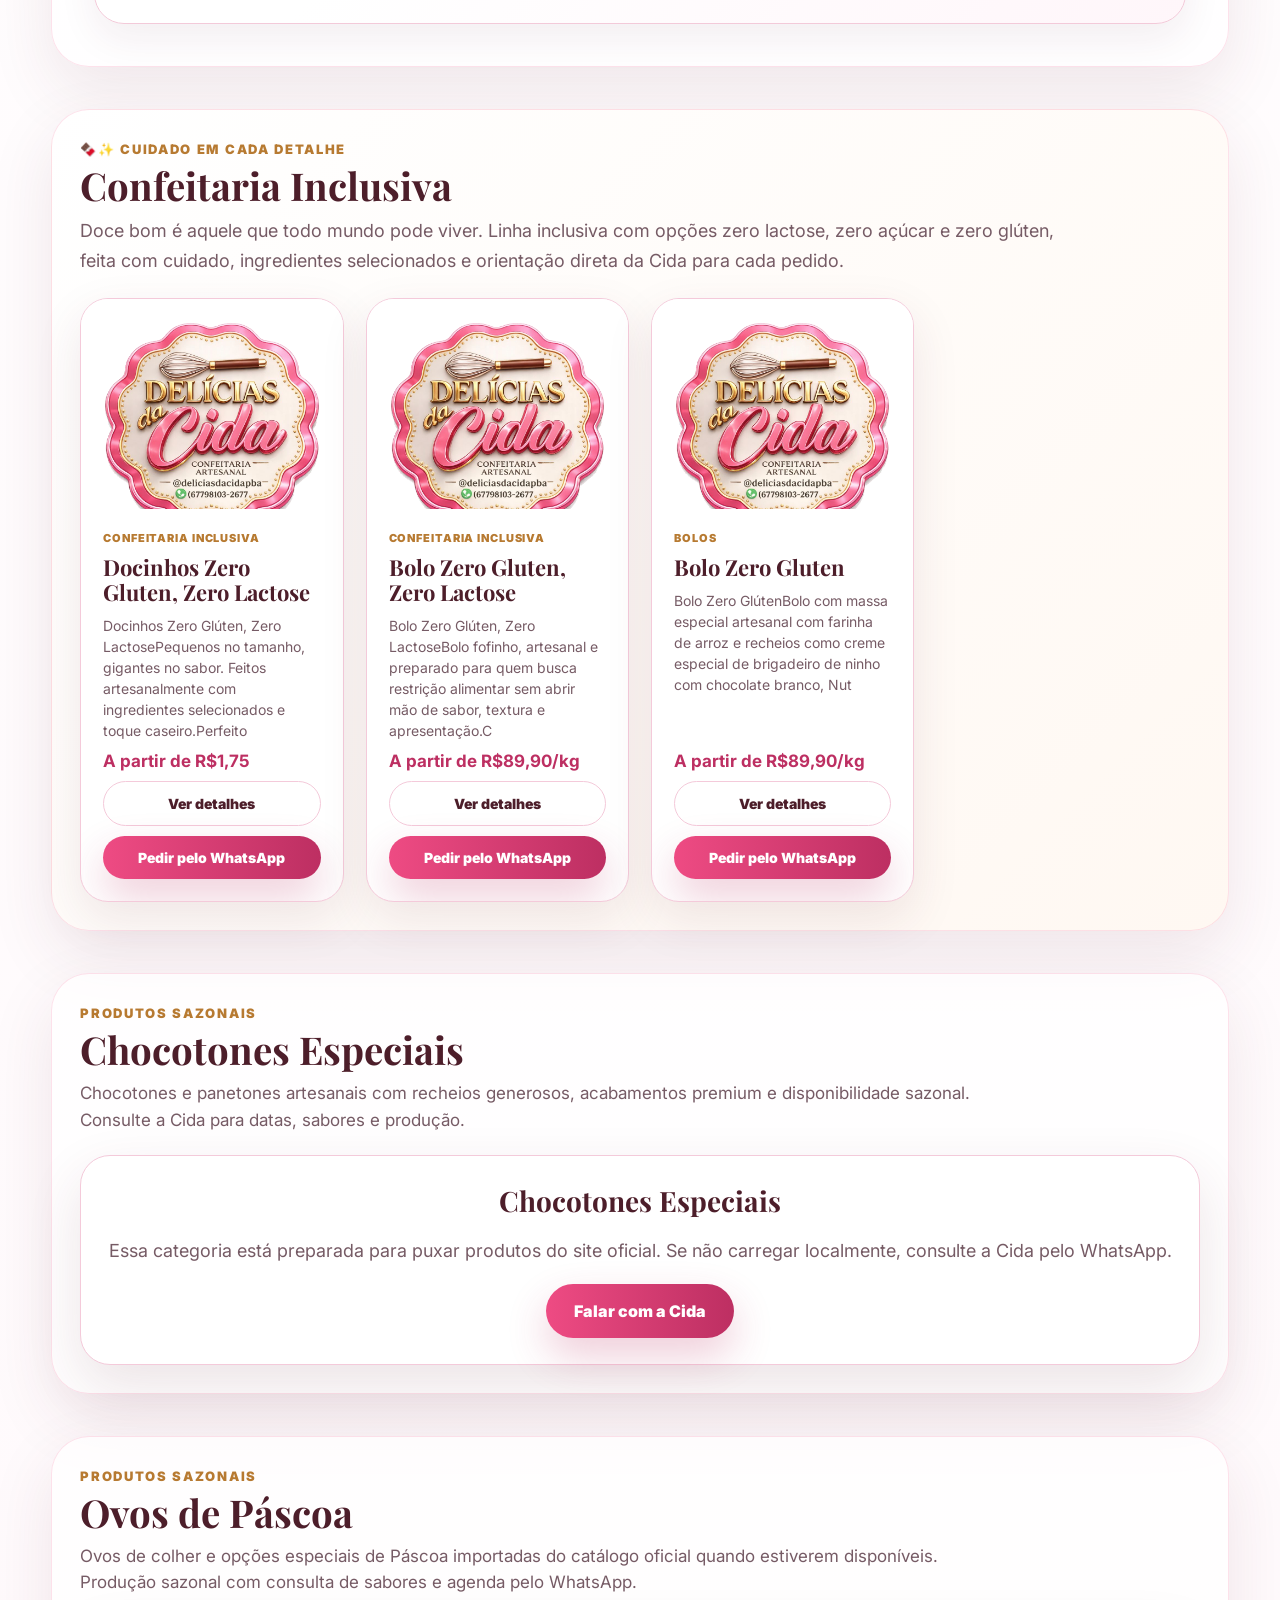
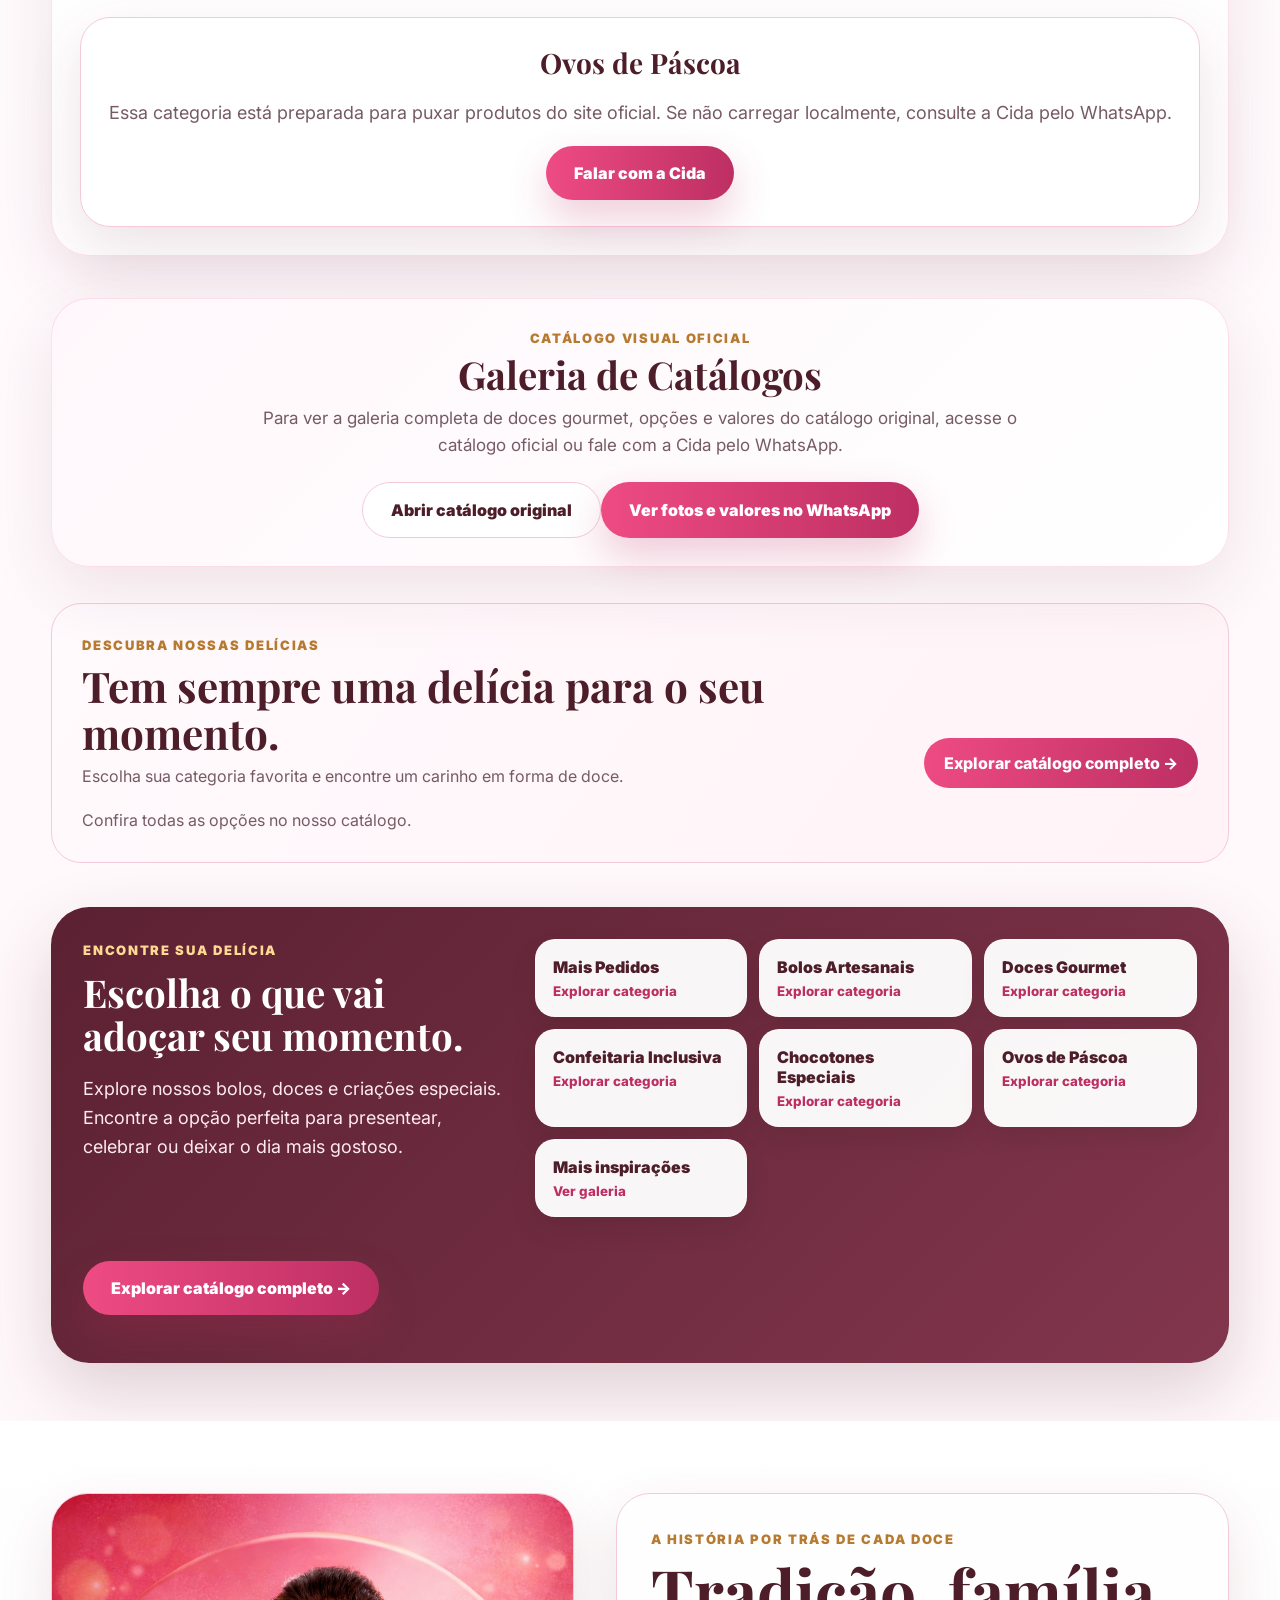
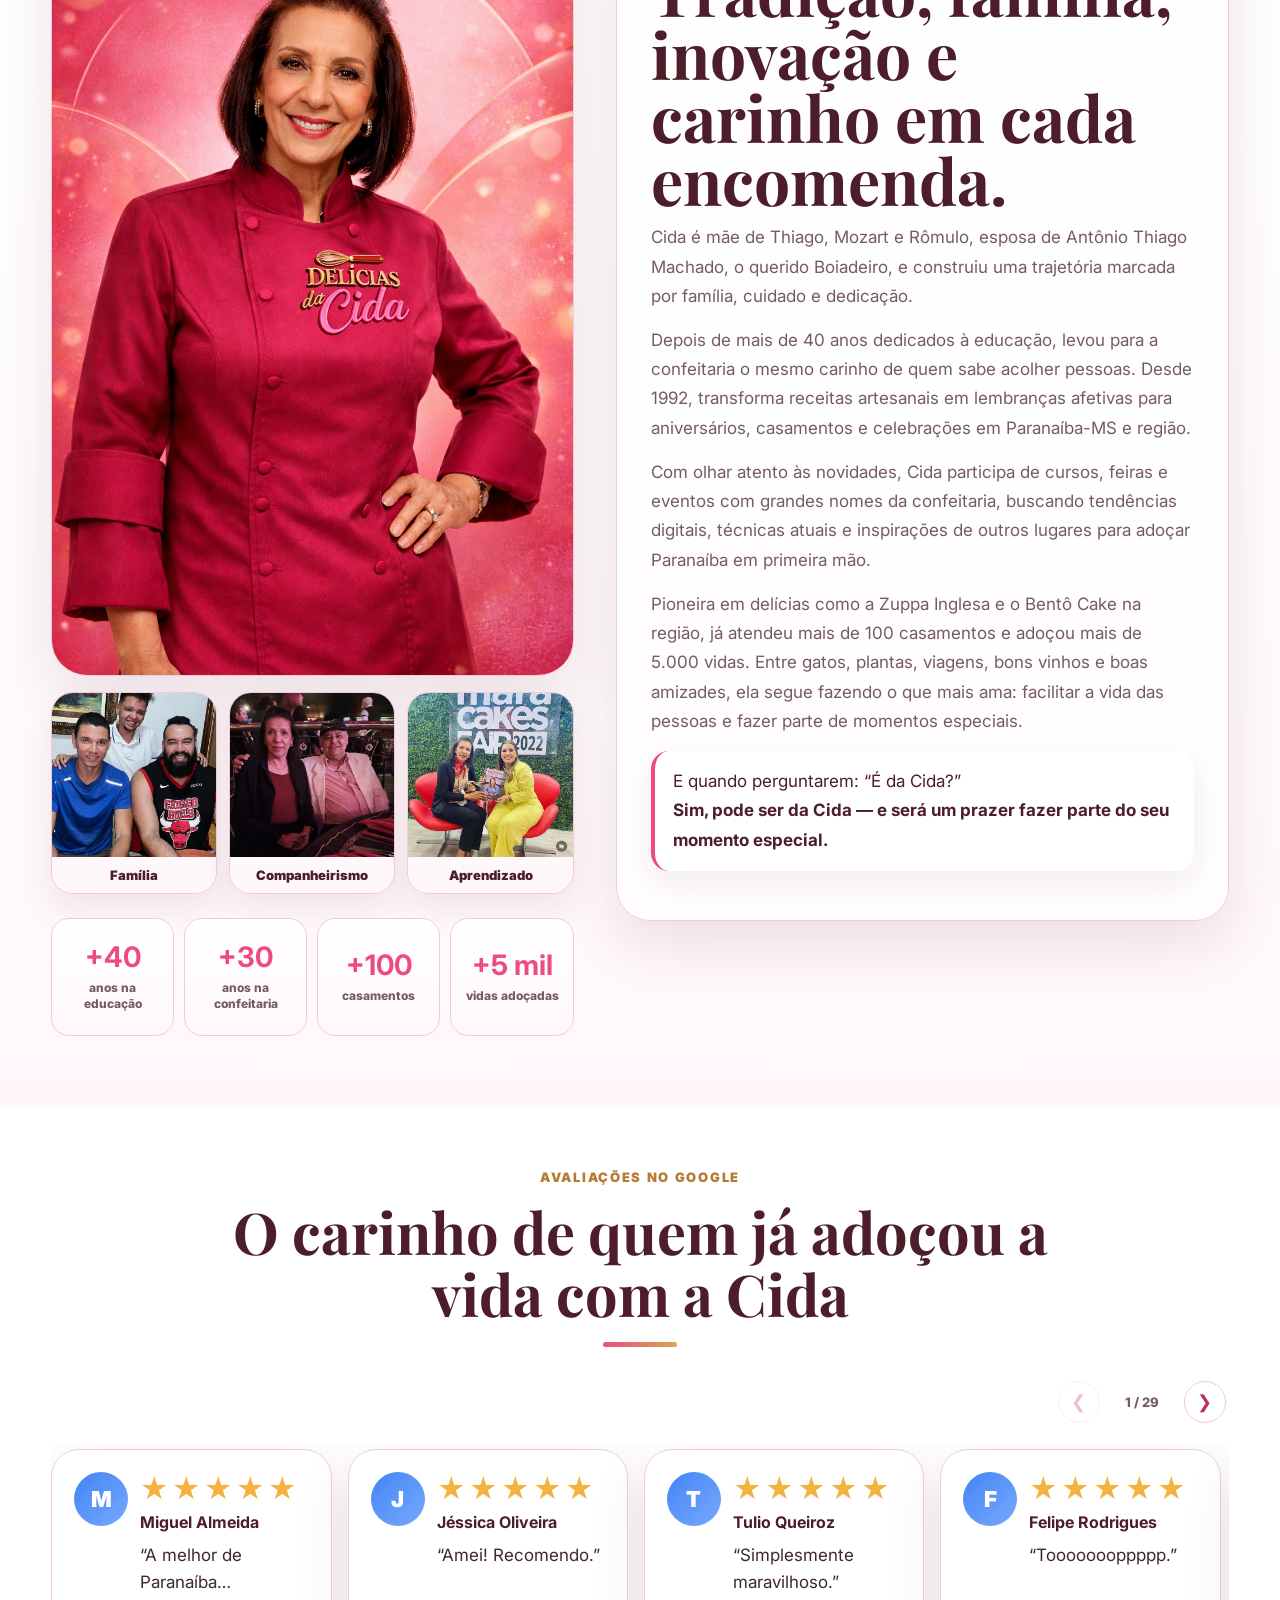
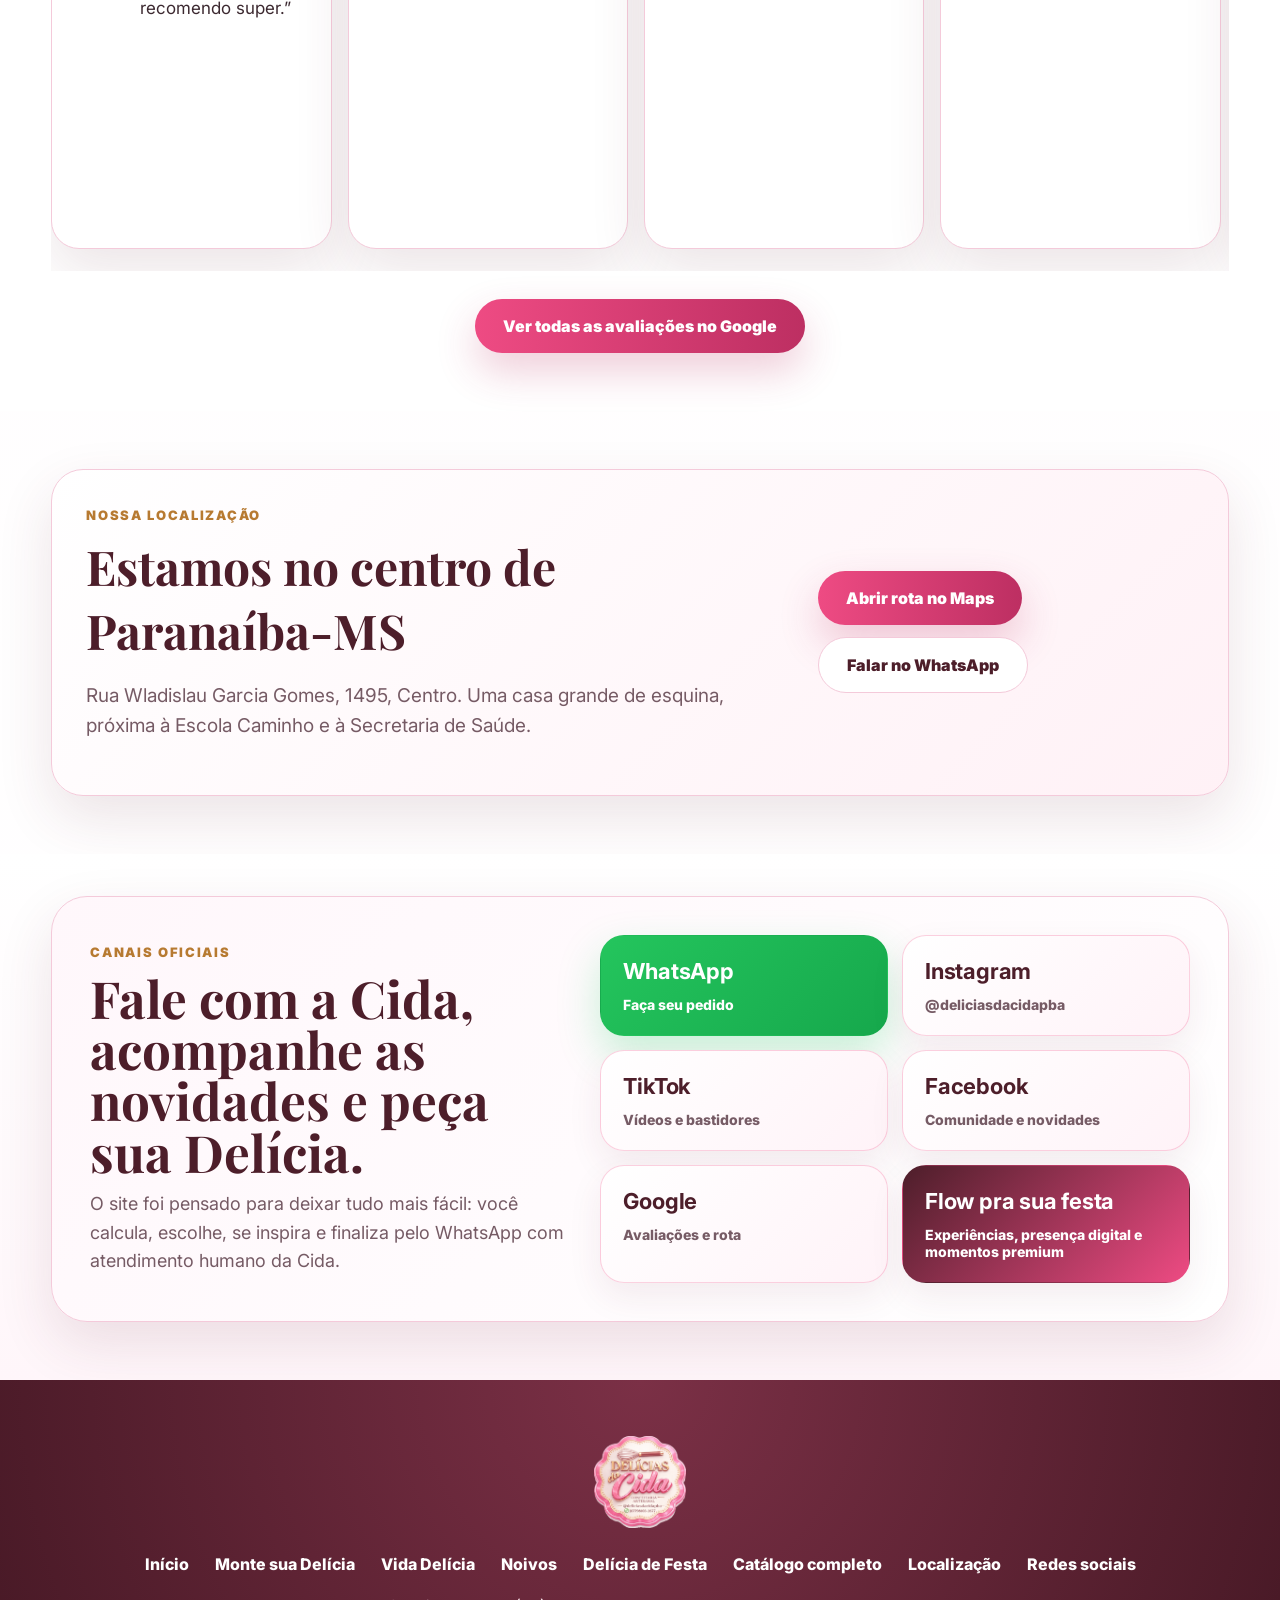
==== commit c7058726: "feat: integra navegacao entre home catalogo categorias e produtos" ====
--- a/index.html
+++ b/index.html
@@ -394,6 +394,7 @@
             <p>Explore nossos bolos, doces e criações especiais. Encontre a opção perfeita para presentear, celebrar ou deixar o dia mais gostoso.</p>
           </div>
           <div class="category-grid" id="homeCategoryGrid" aria-live="polite"></div>
+          <p class="cida-catalog-cta"><a class="btn btn-primary" href="catalogo.html" aria-label="Explorar o catalogo completo da Delicias da Cida">Explorar cat&#225;logo completo &#8594;</a></p>
         </div>
       </div>
     </section>
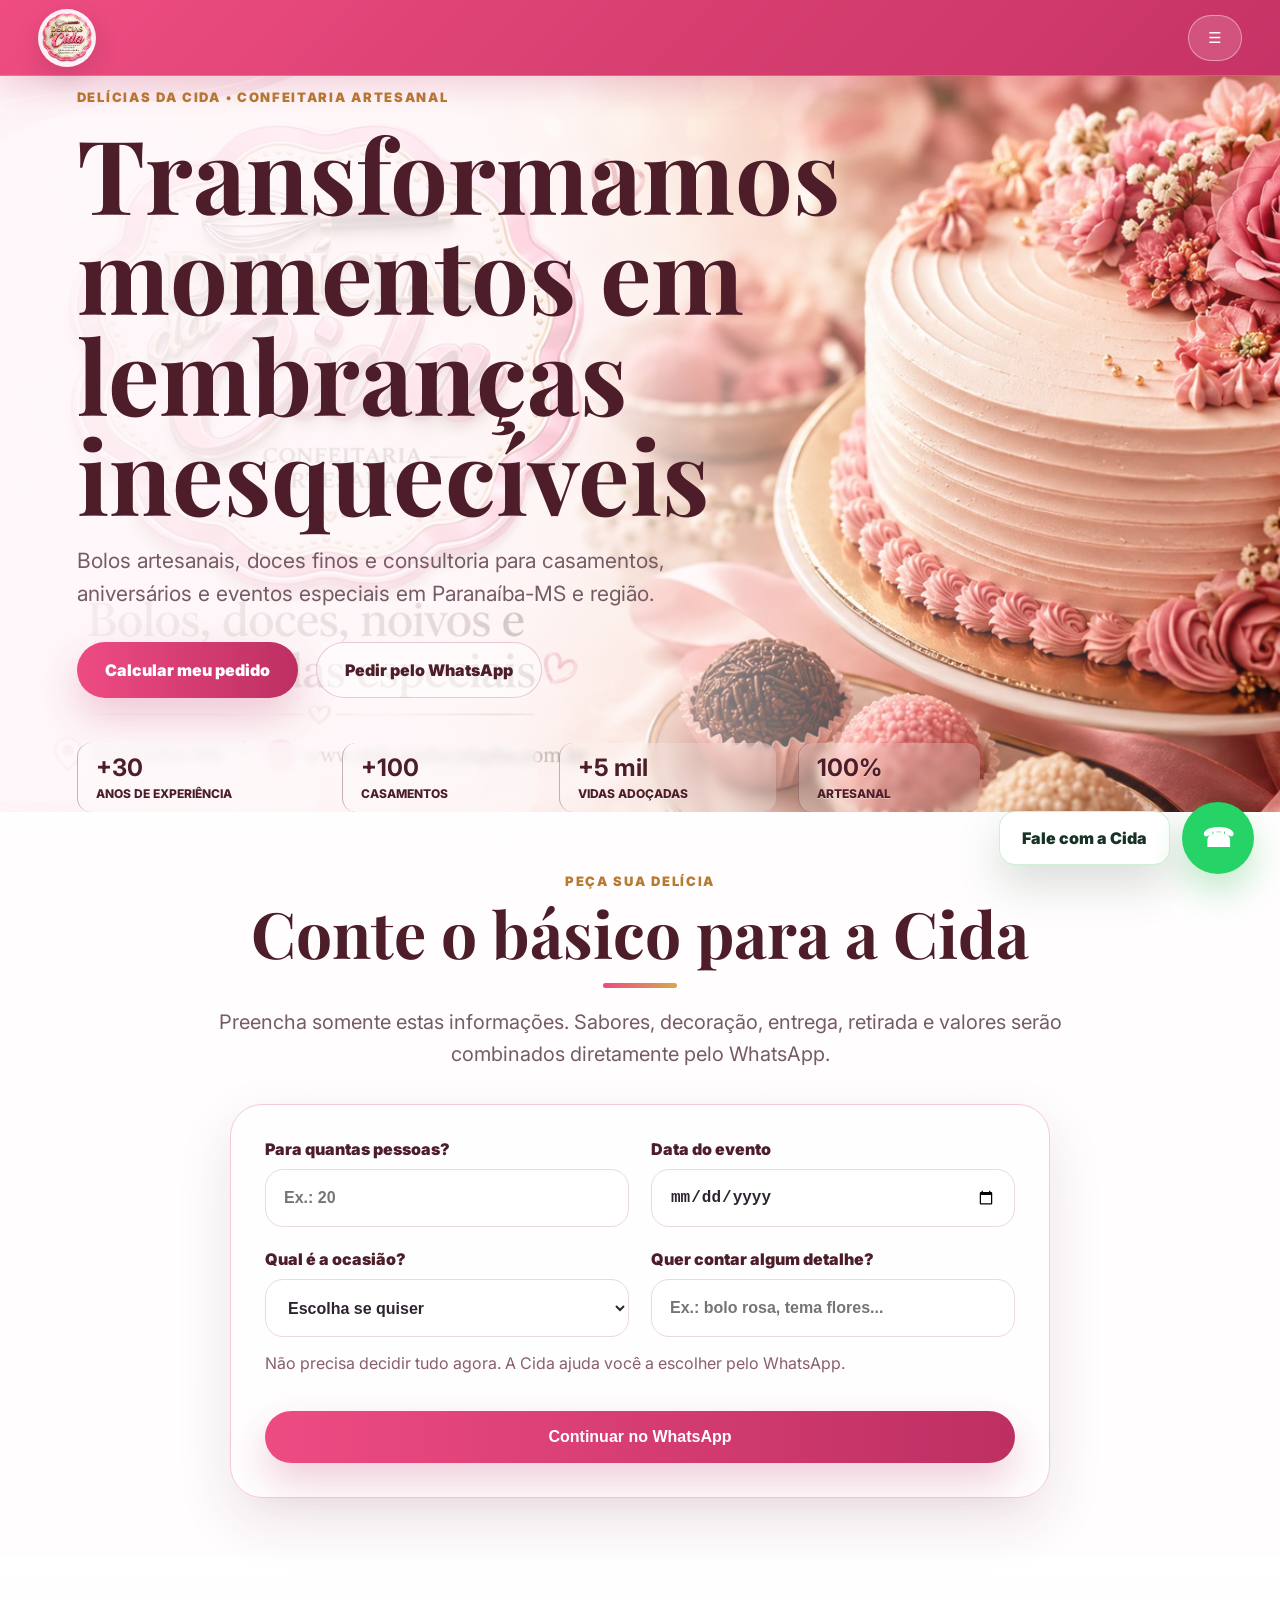
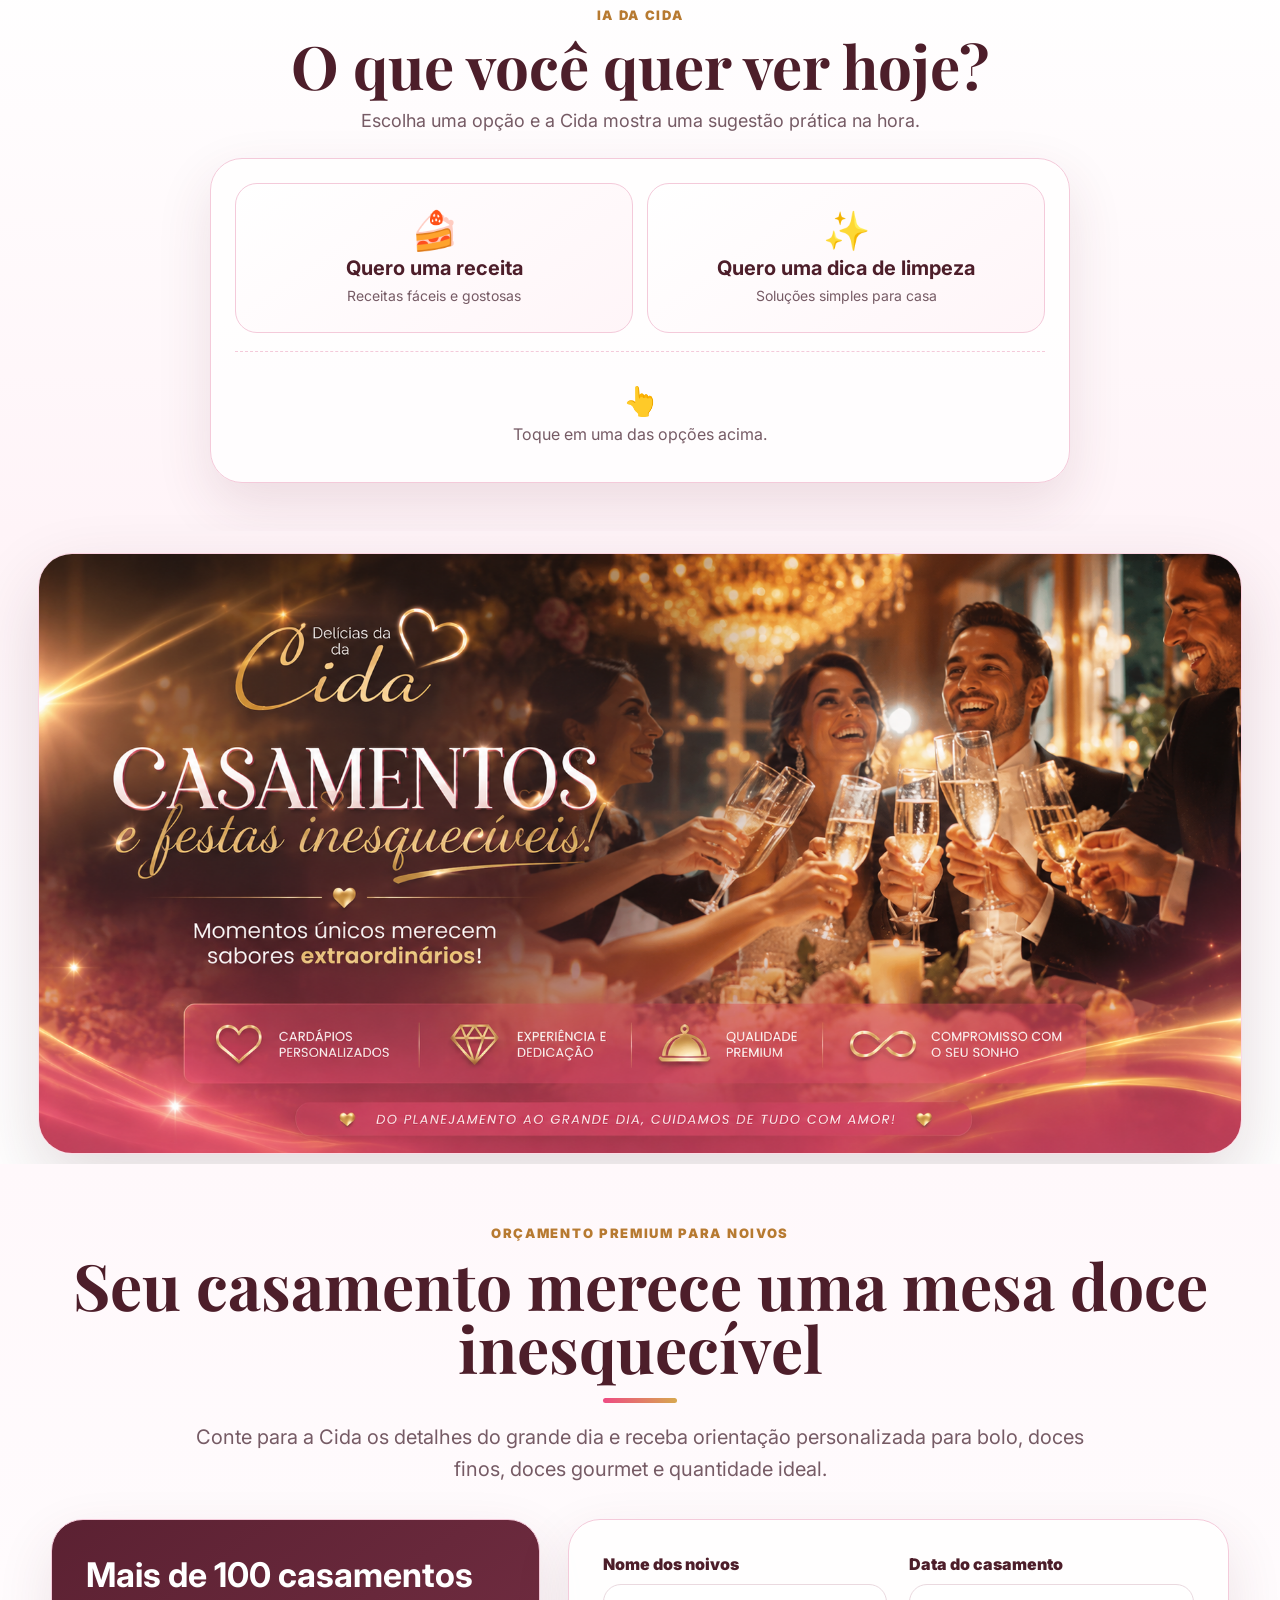
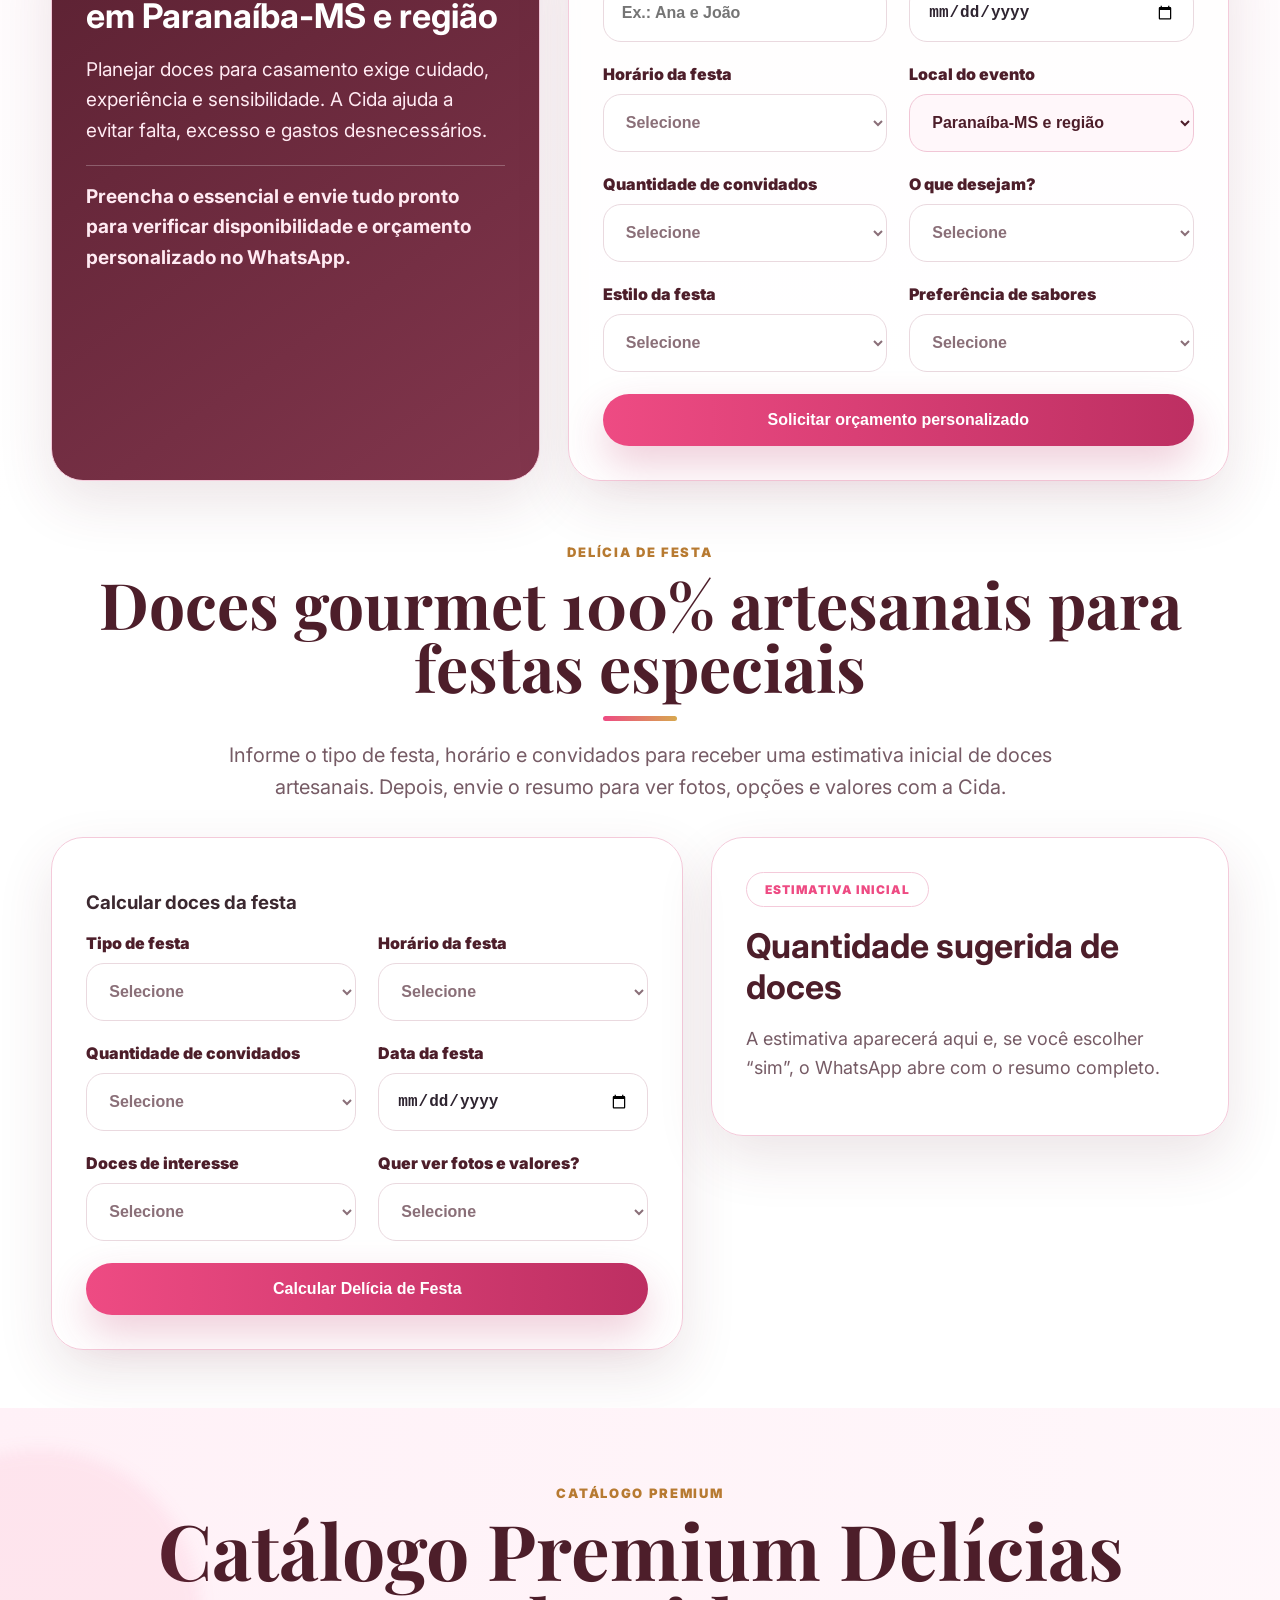
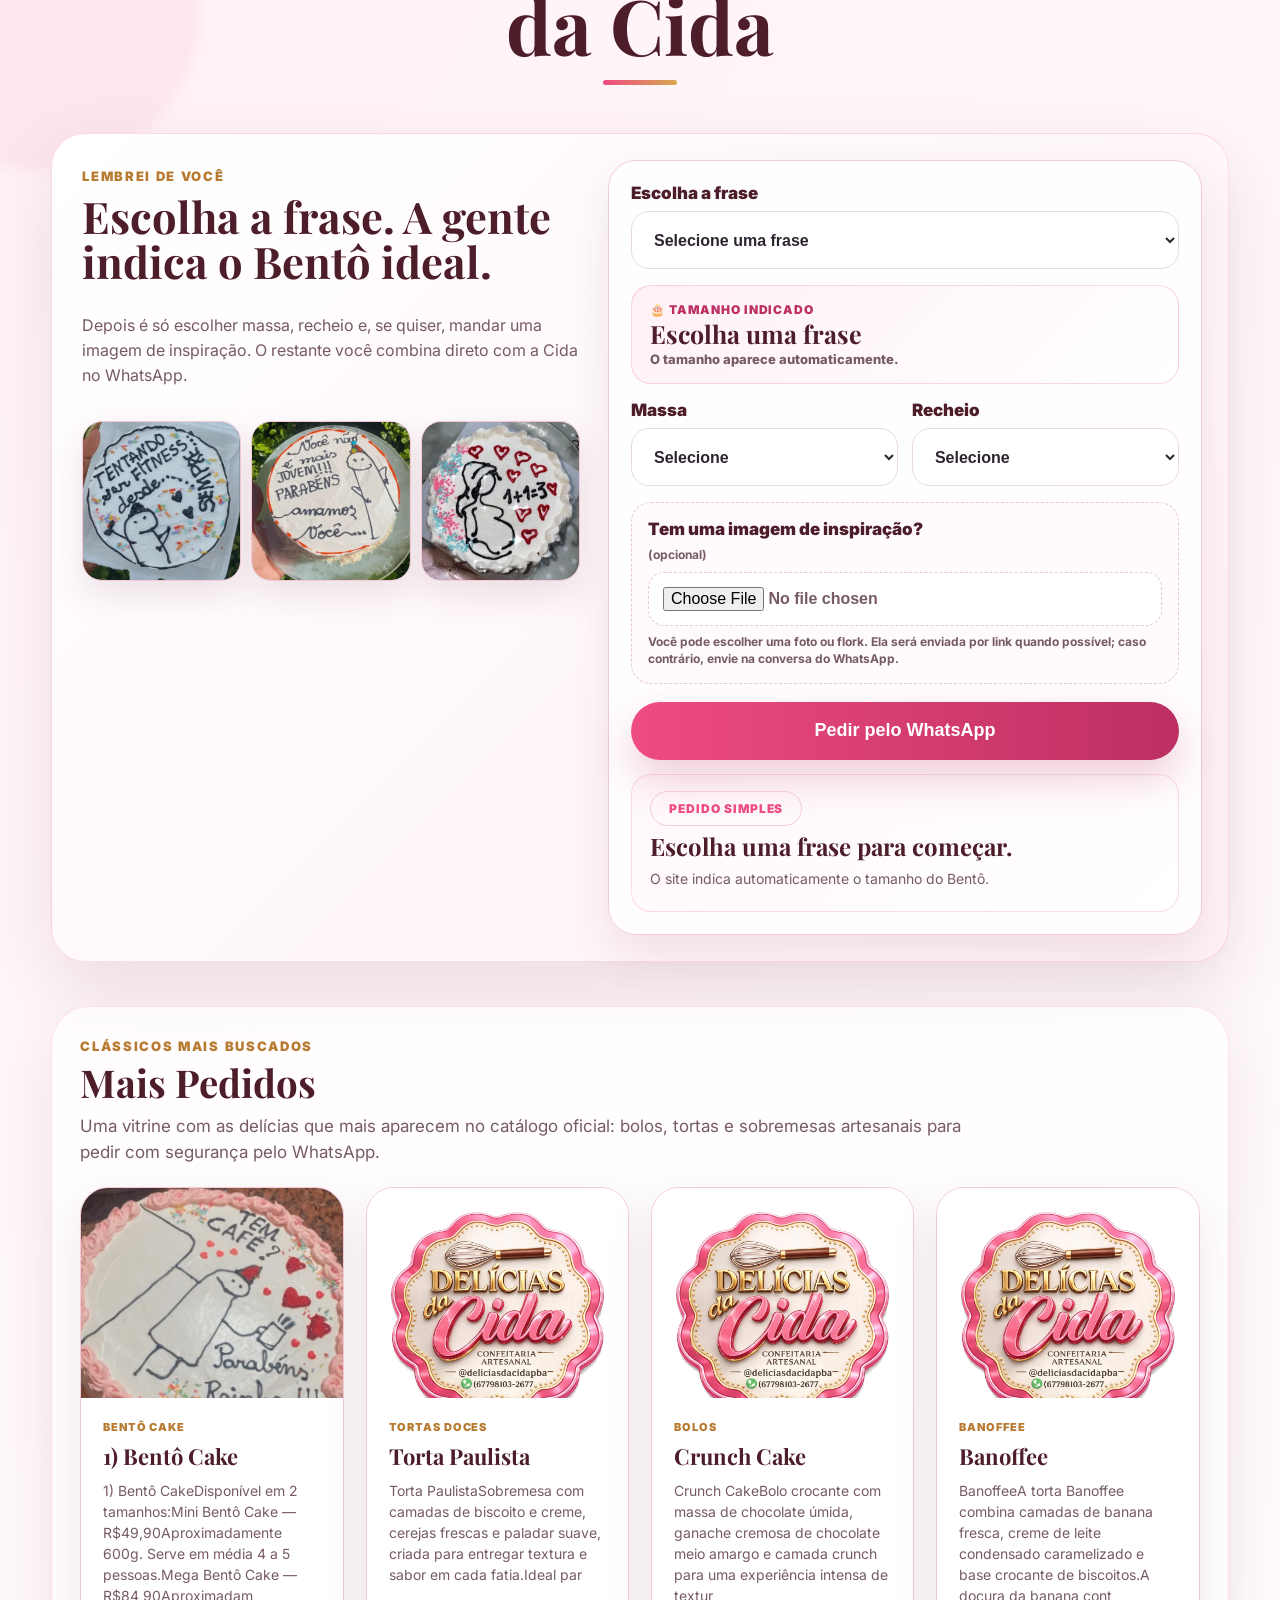
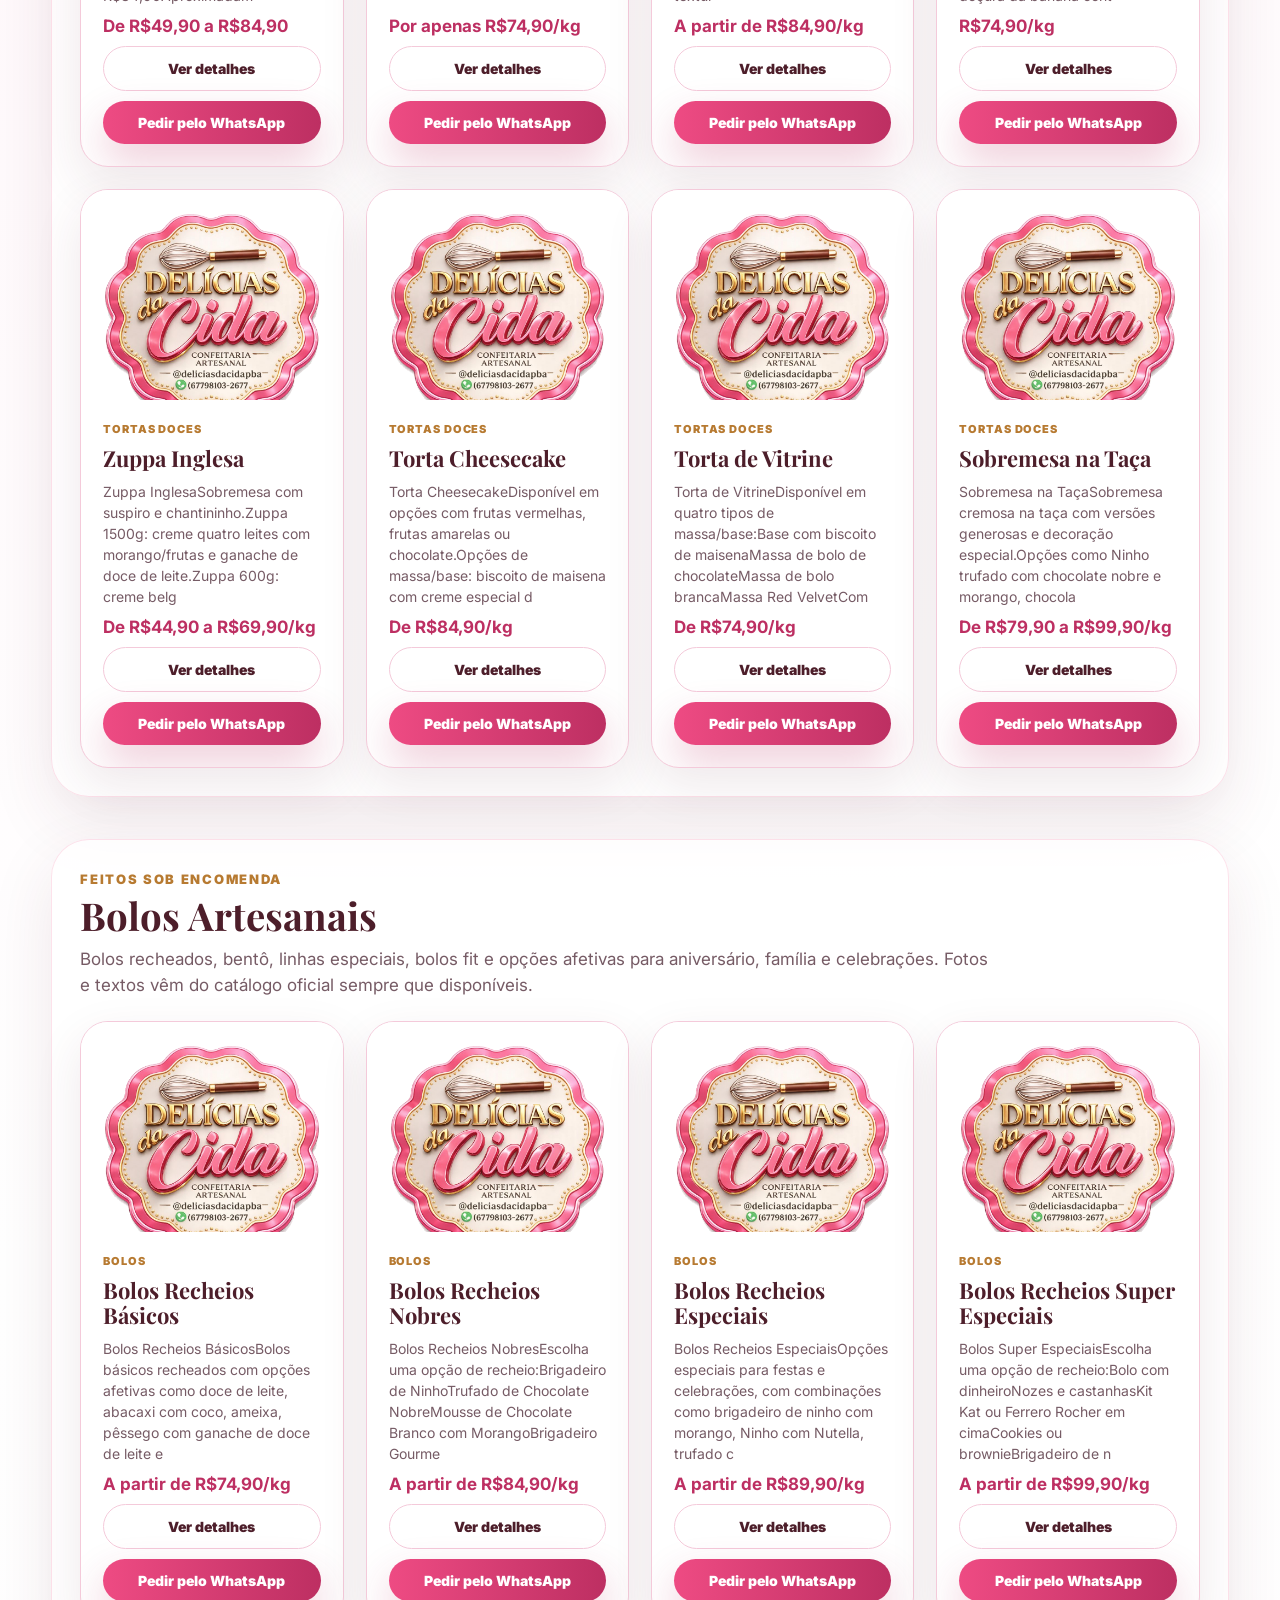
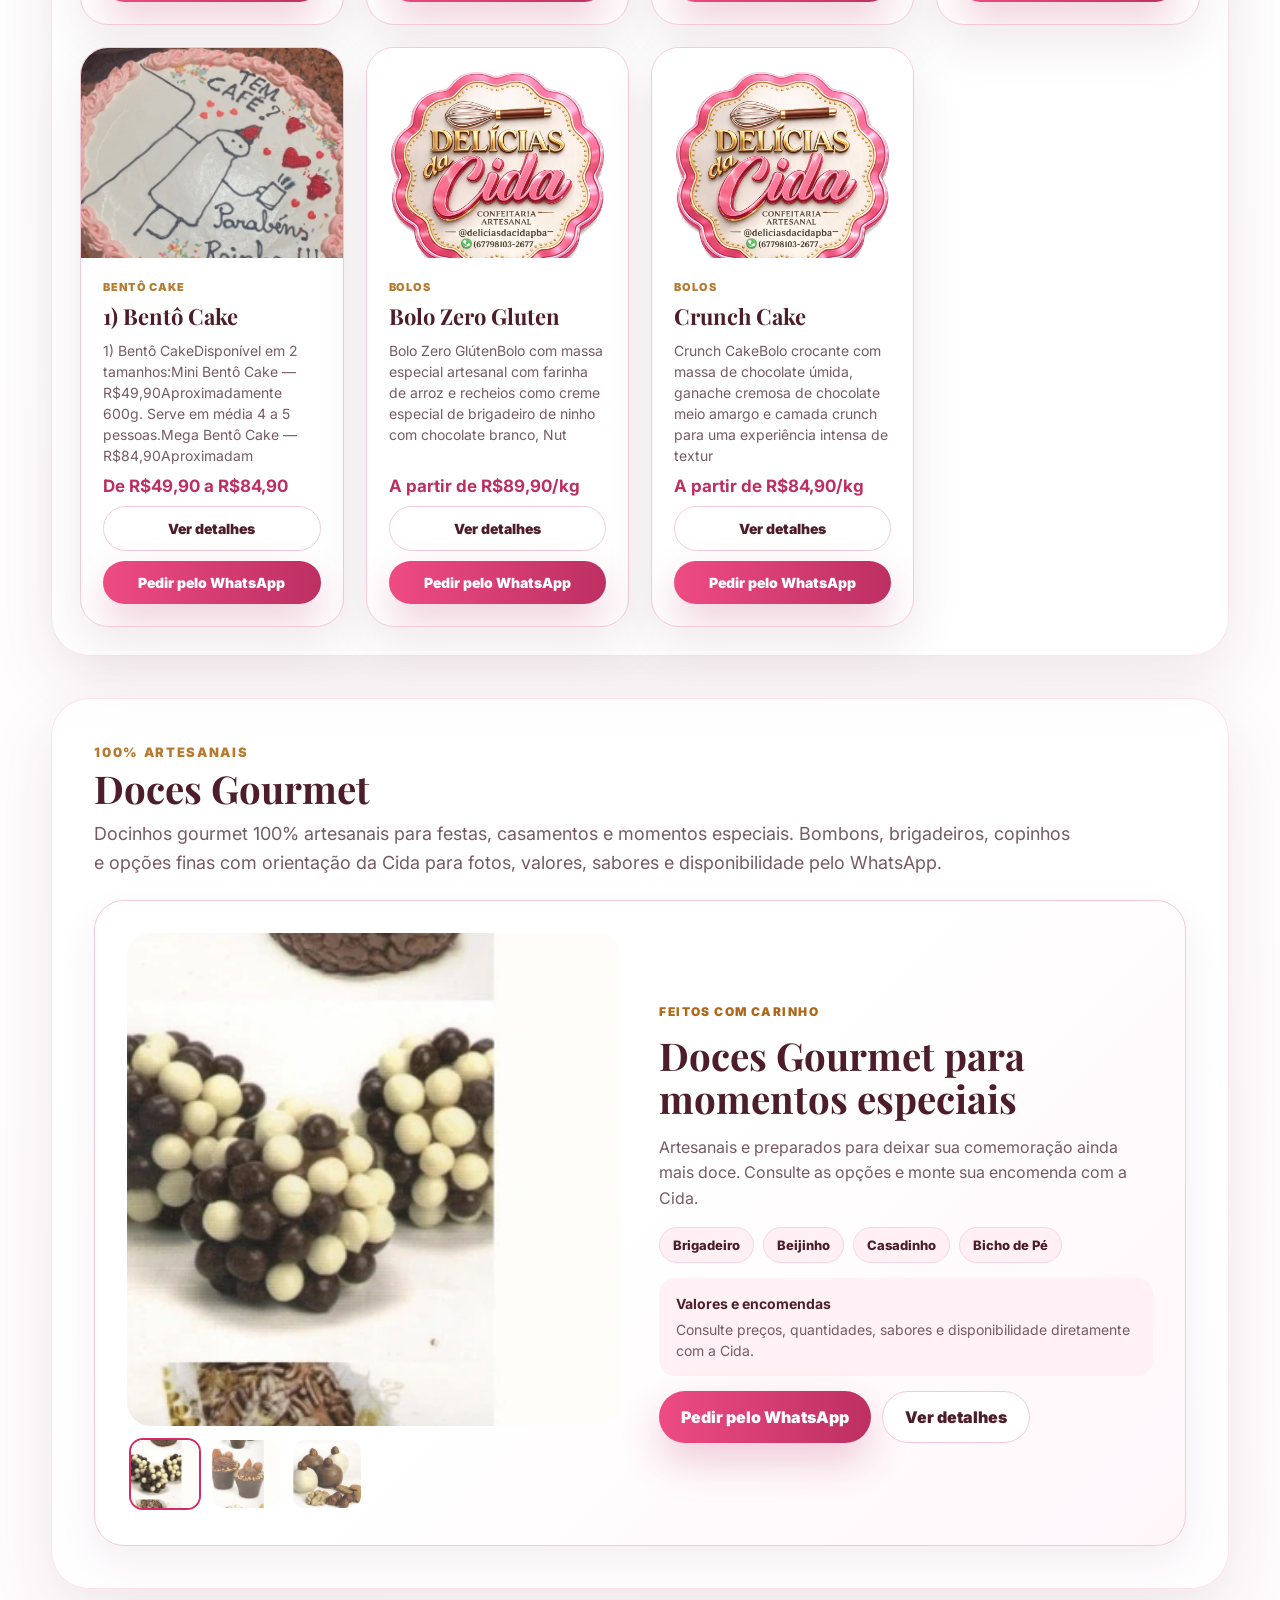
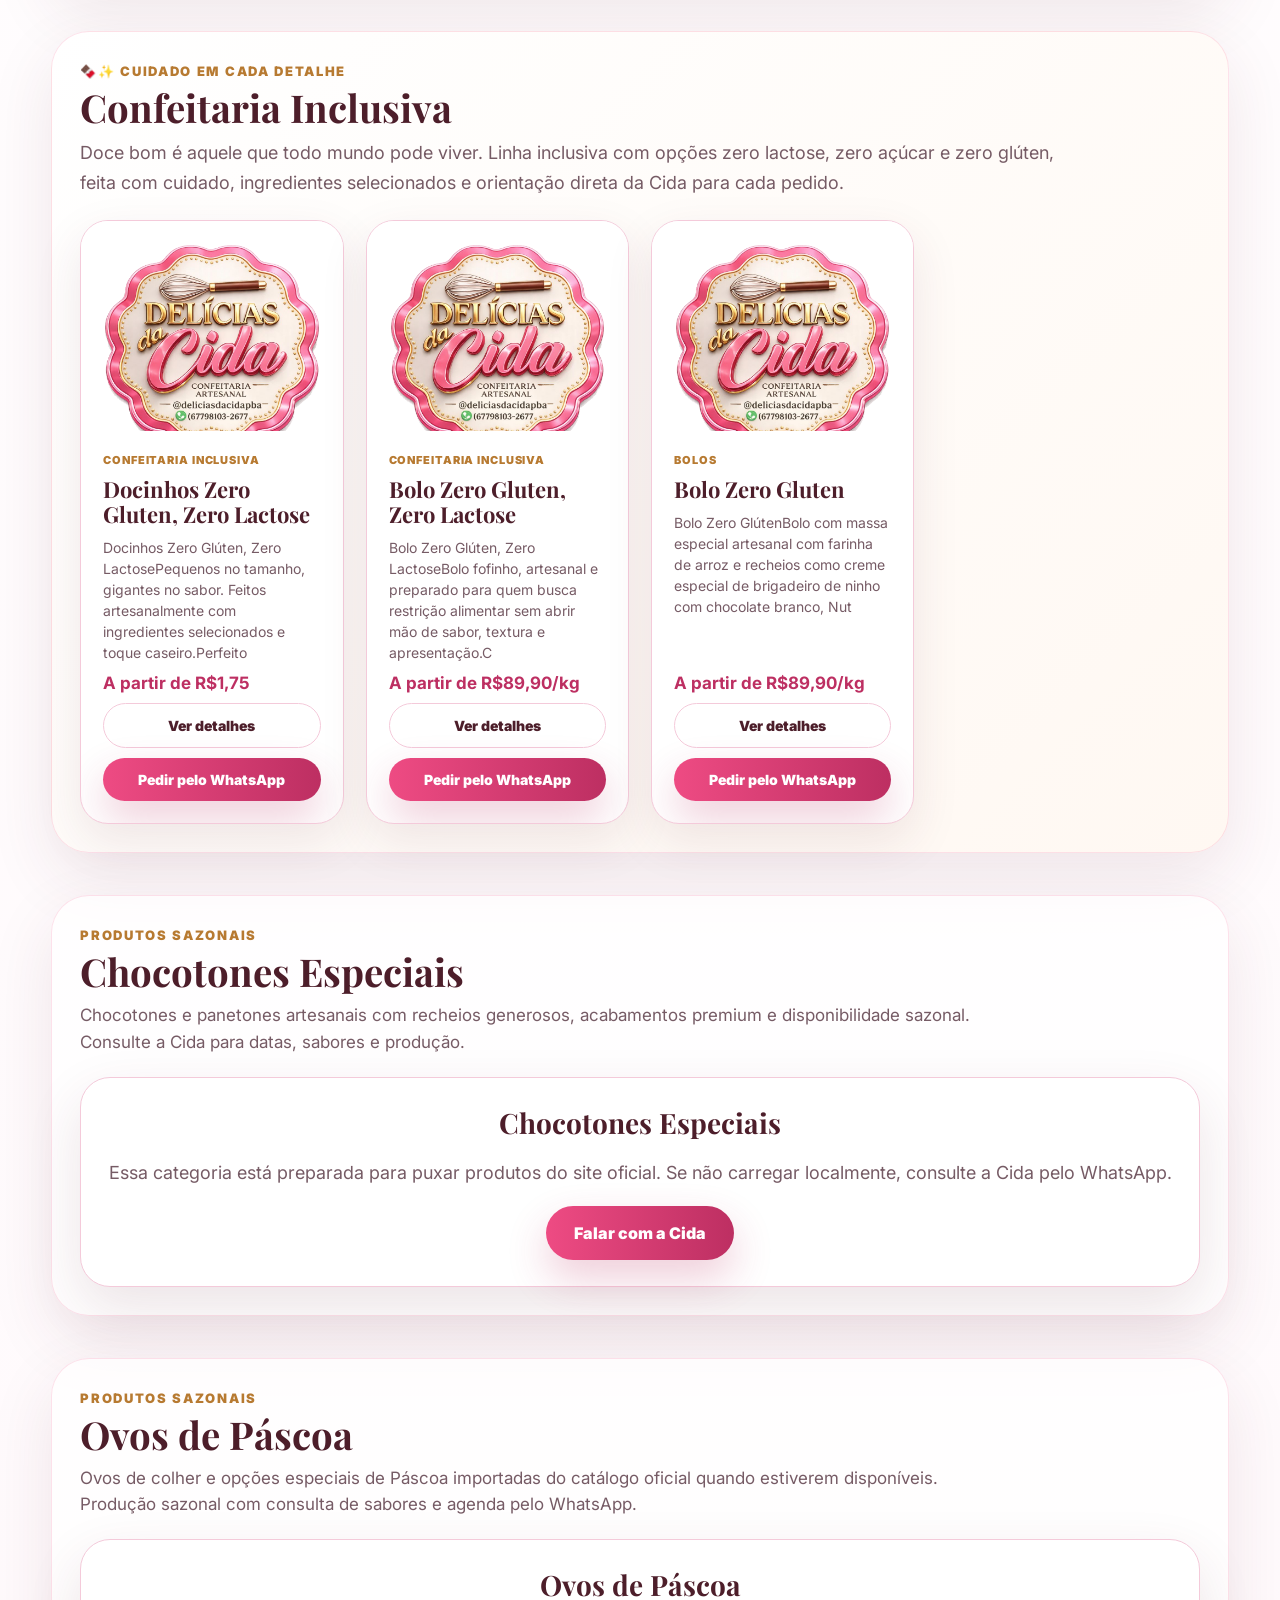
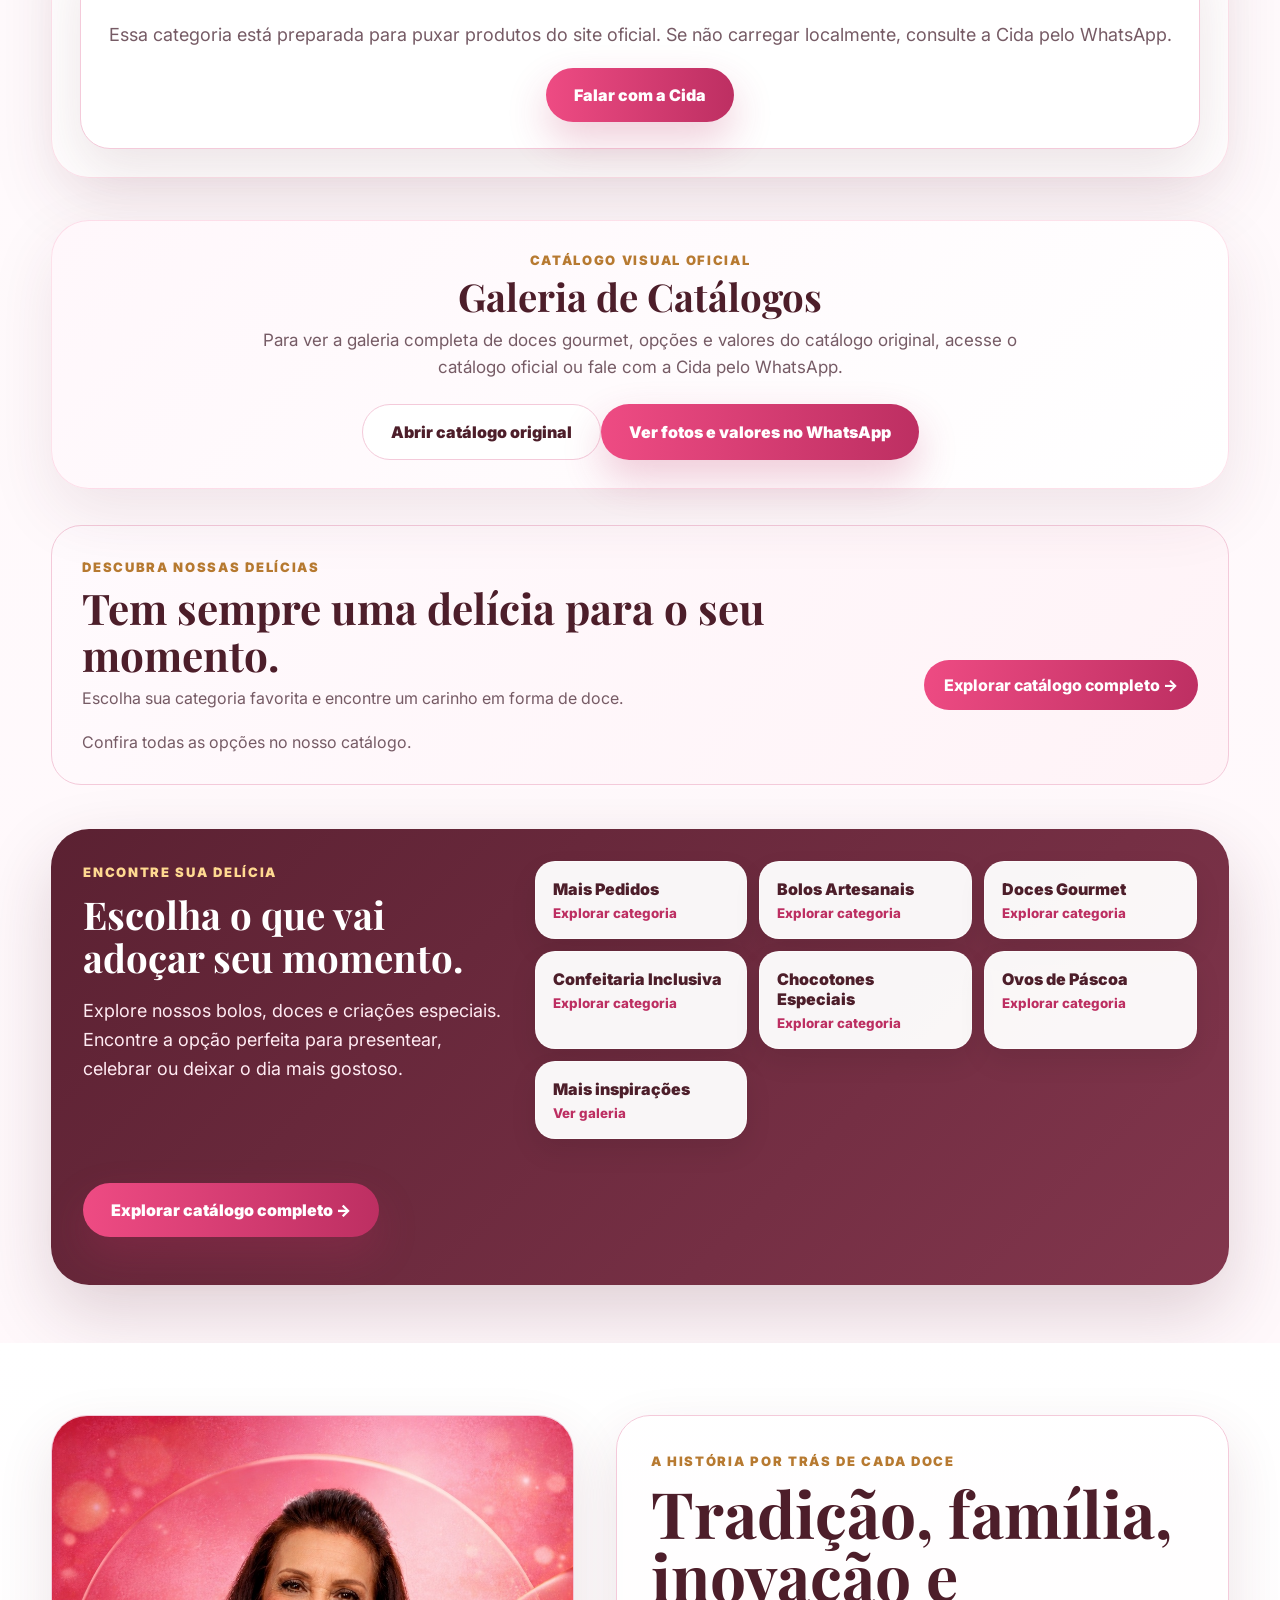
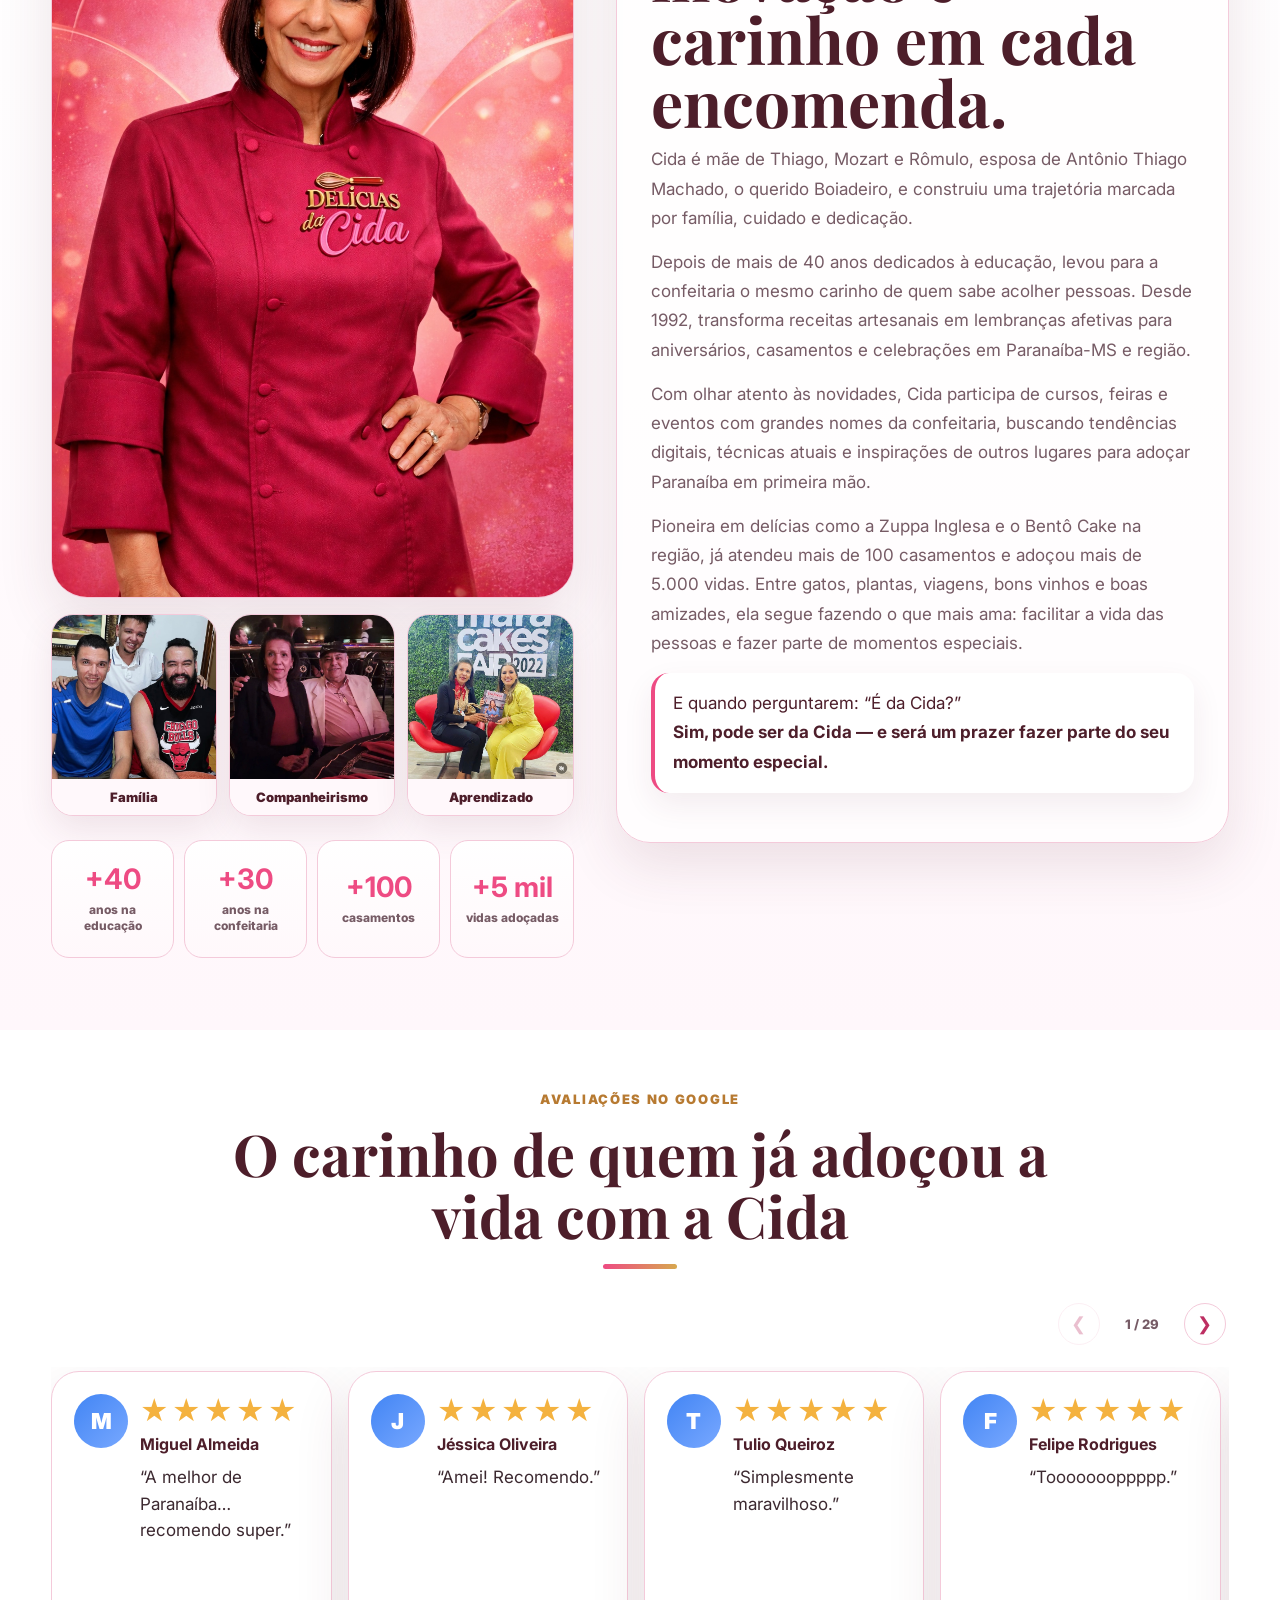
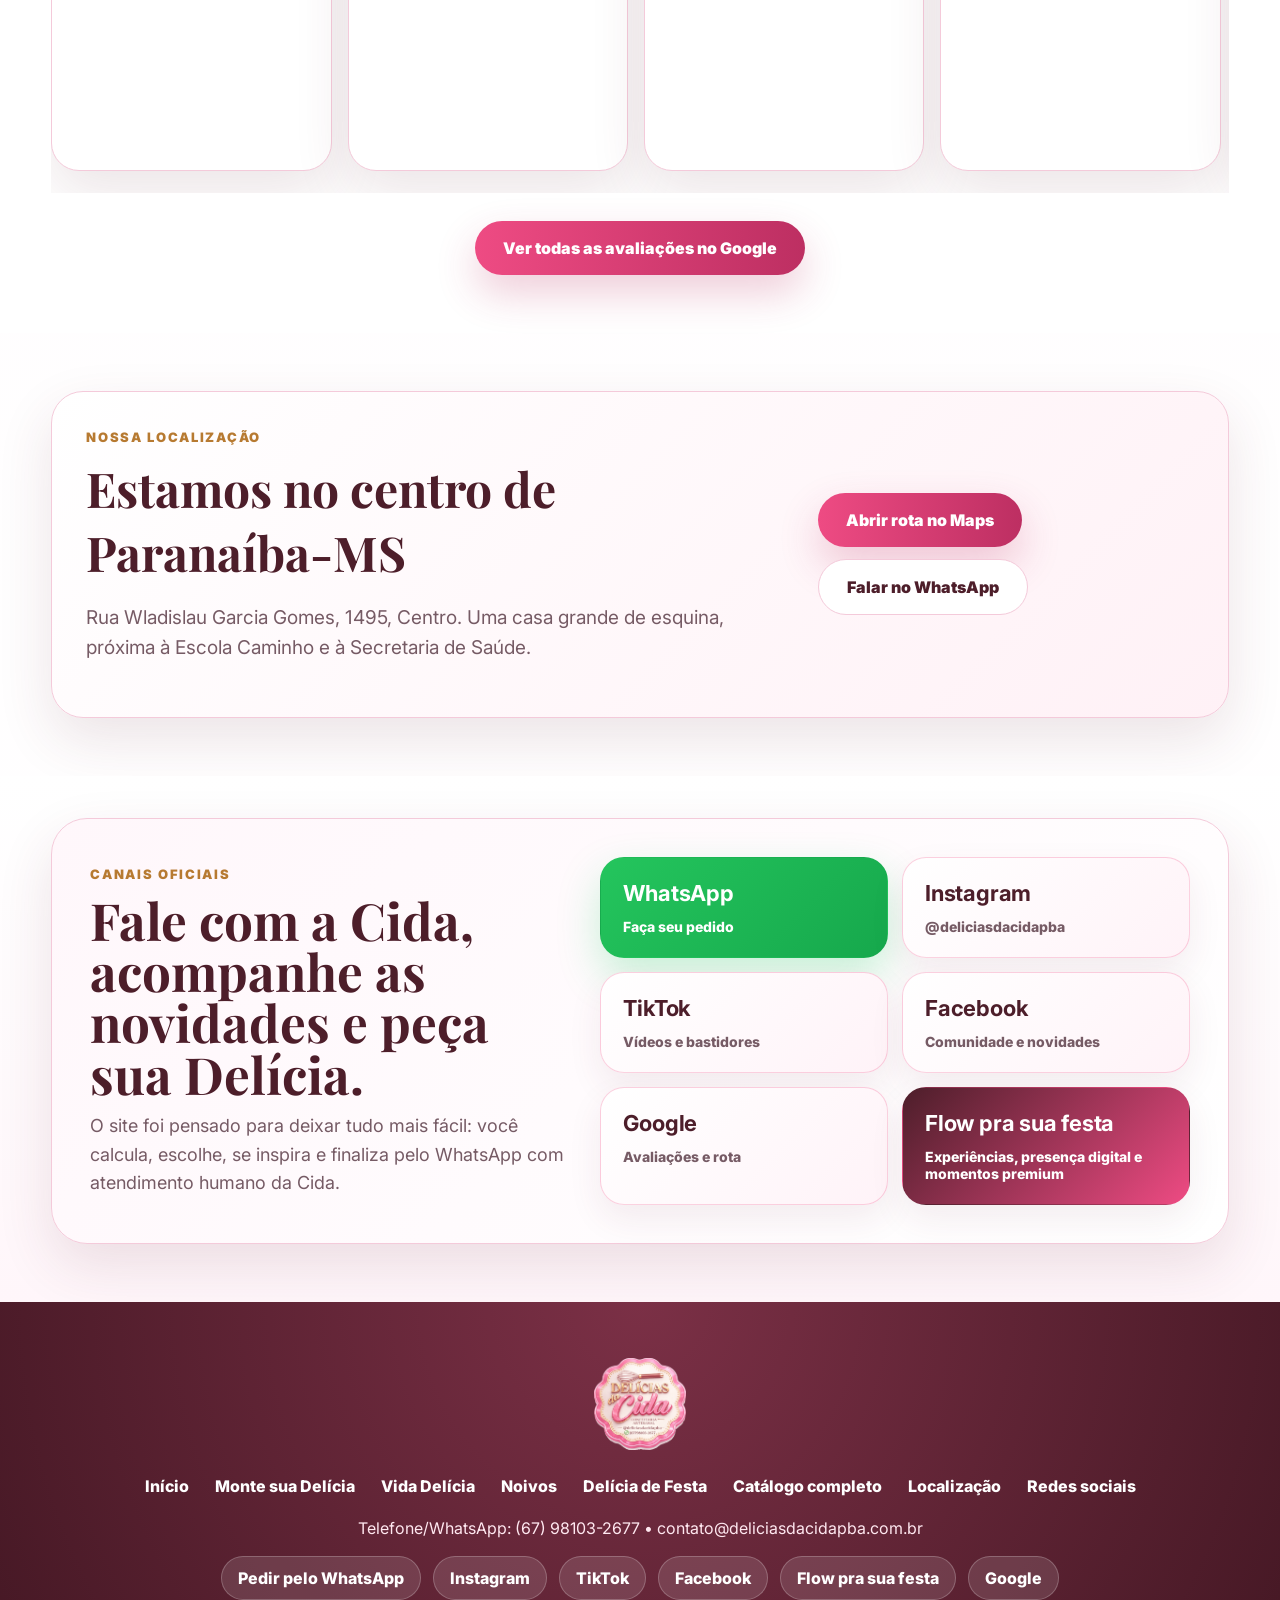
==== commit cf66de5d: "fix: remove loading permanente do catalogo na home" ====
--- a/index.html
+++ b/index.html
@@ -276,10 +276,6 @@
           <span class="tag">Catálogo Premium</span>
           <h2>Catálogo Premium Delícias da Cida</h2>
           <div class="redline"></div>
-        </div>
-
-        <div class="catalog-status" id="catalogStatus">
-          <span class="cake-loader-mini">🍰</span> Carregando delícias do catálogo oficial...
         </div>
 
 
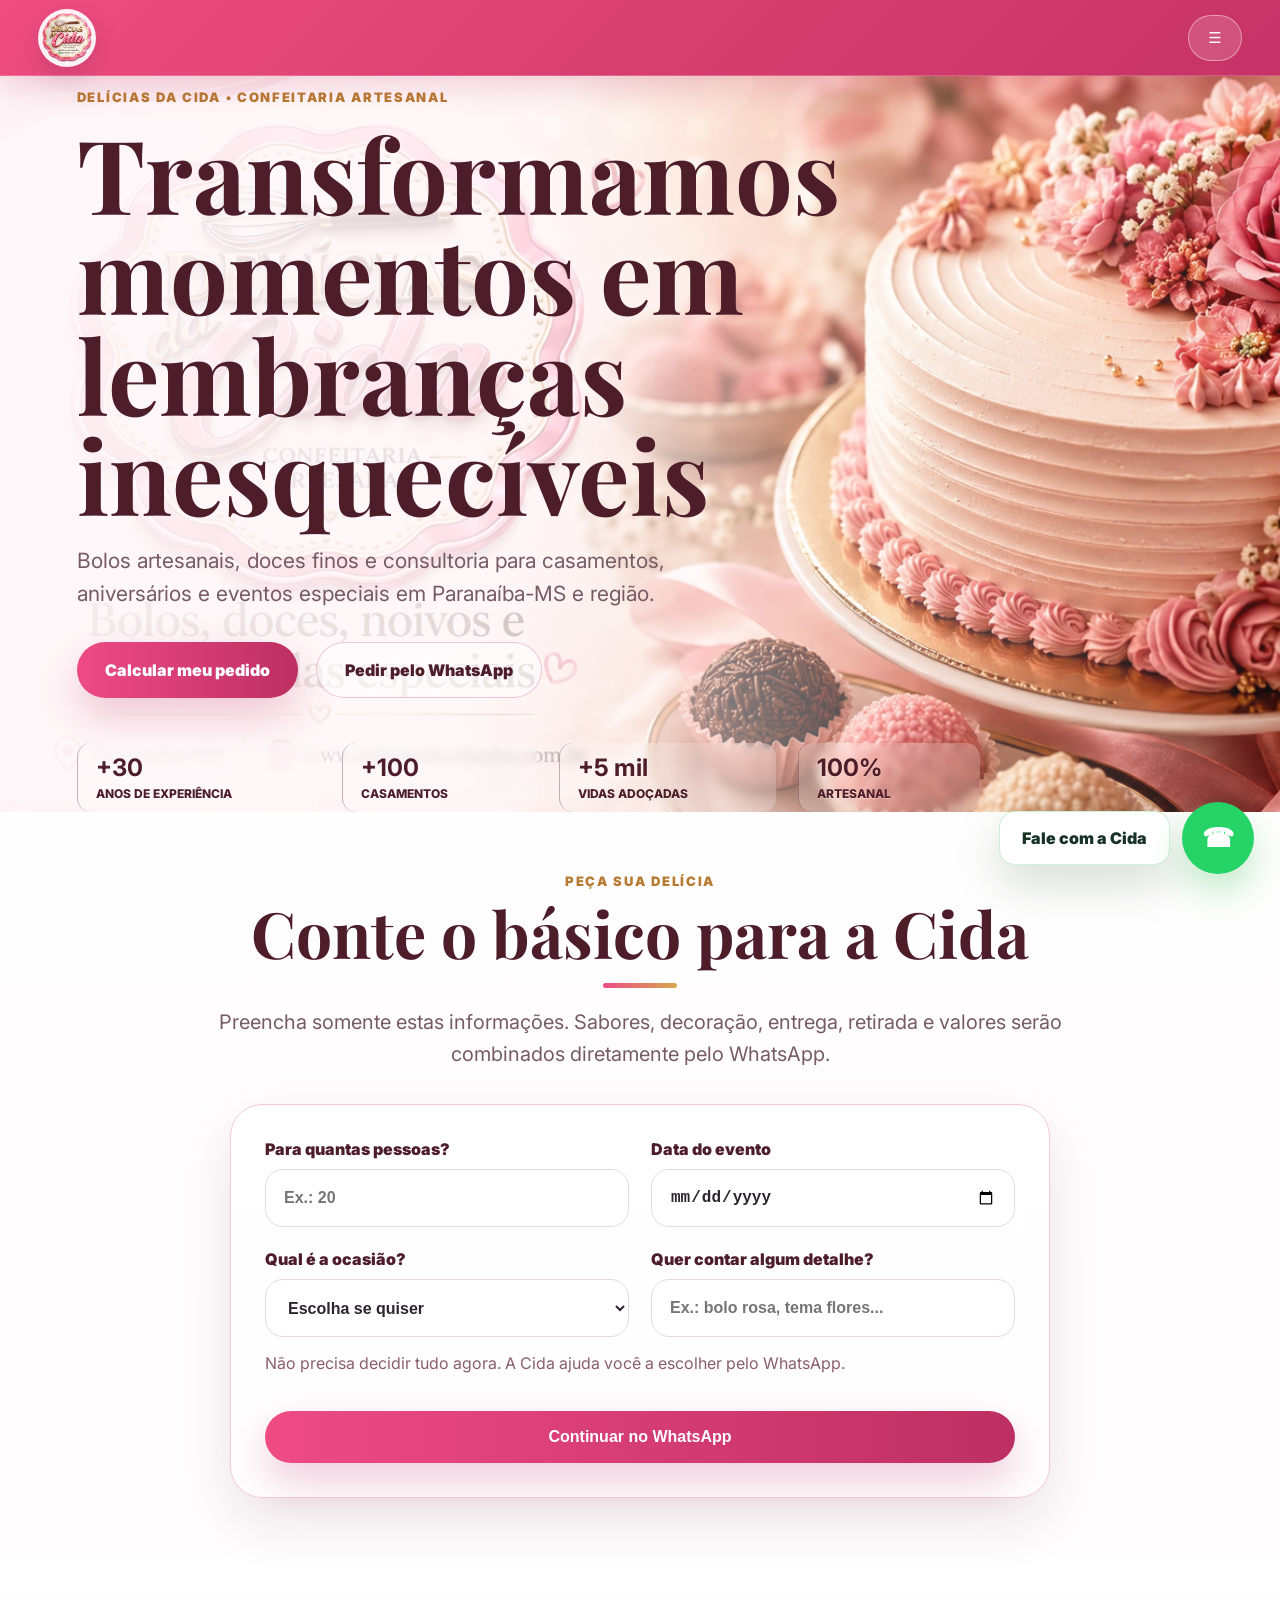
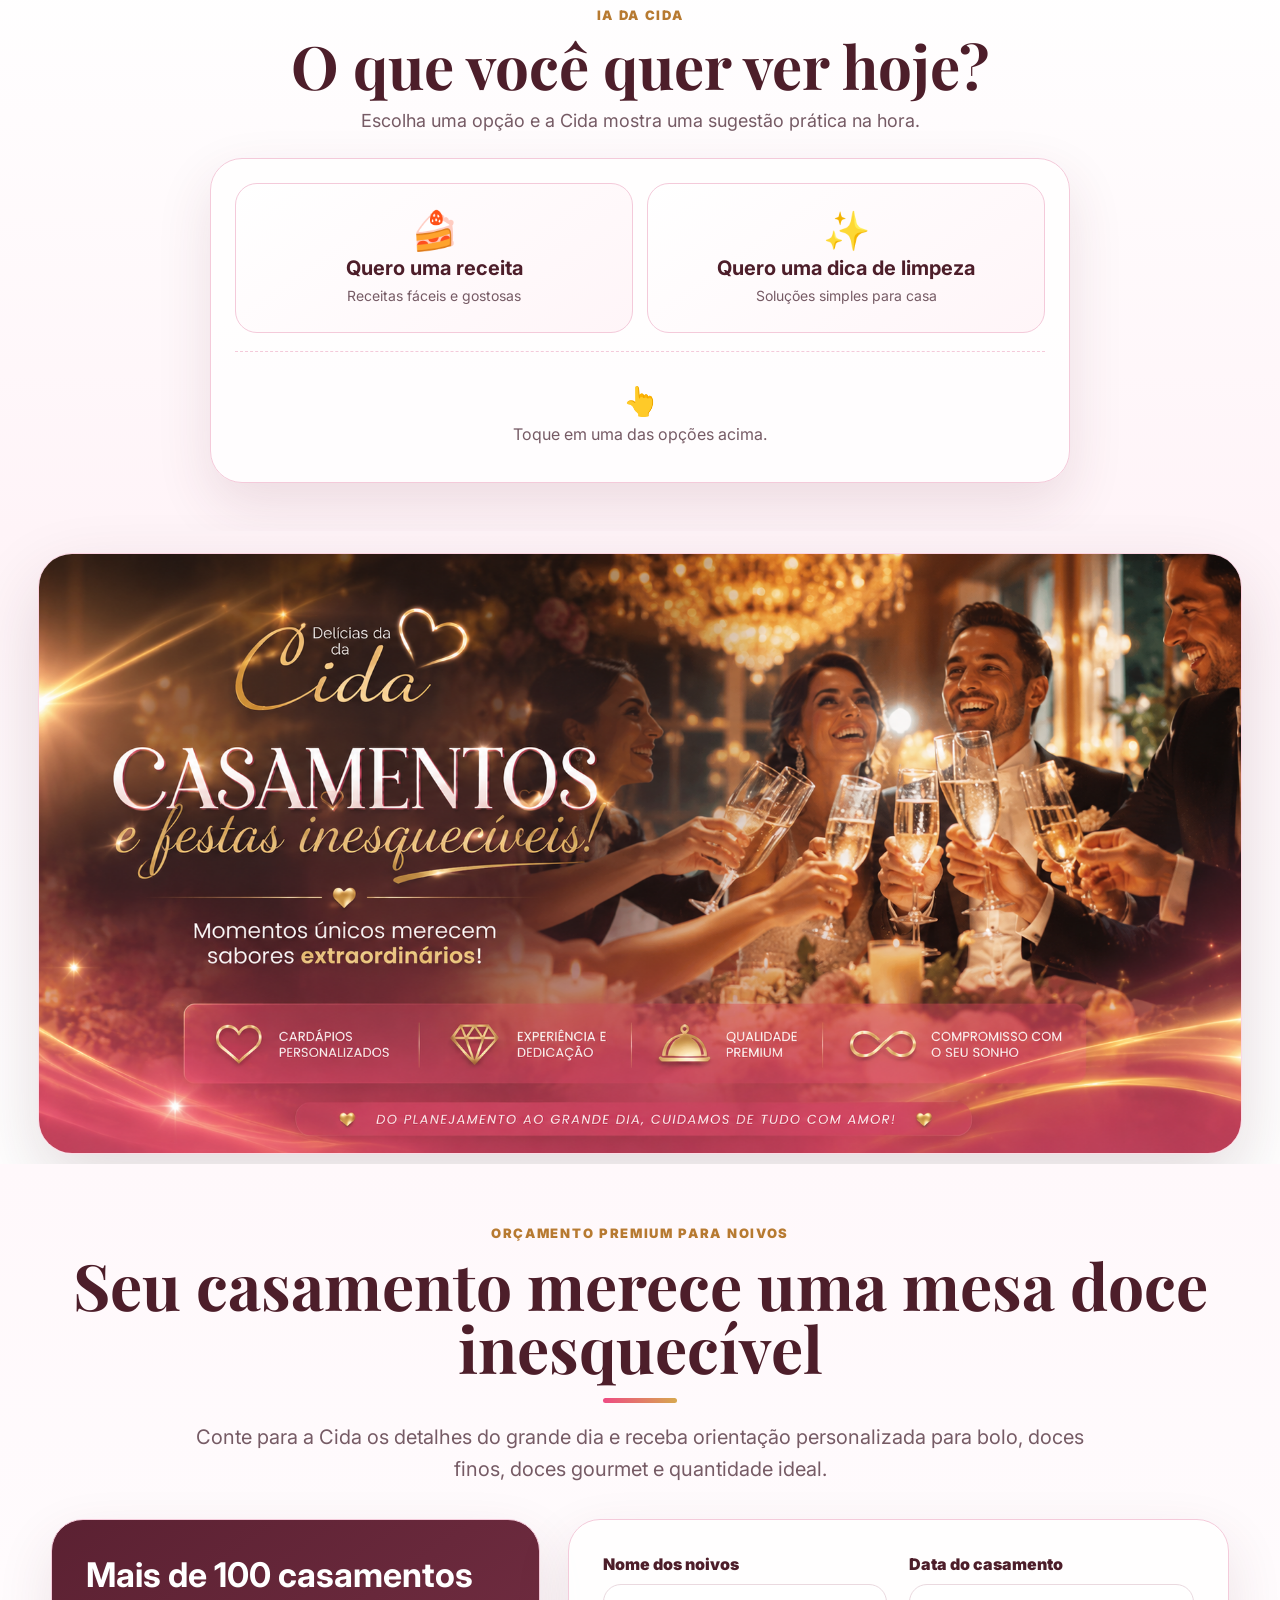
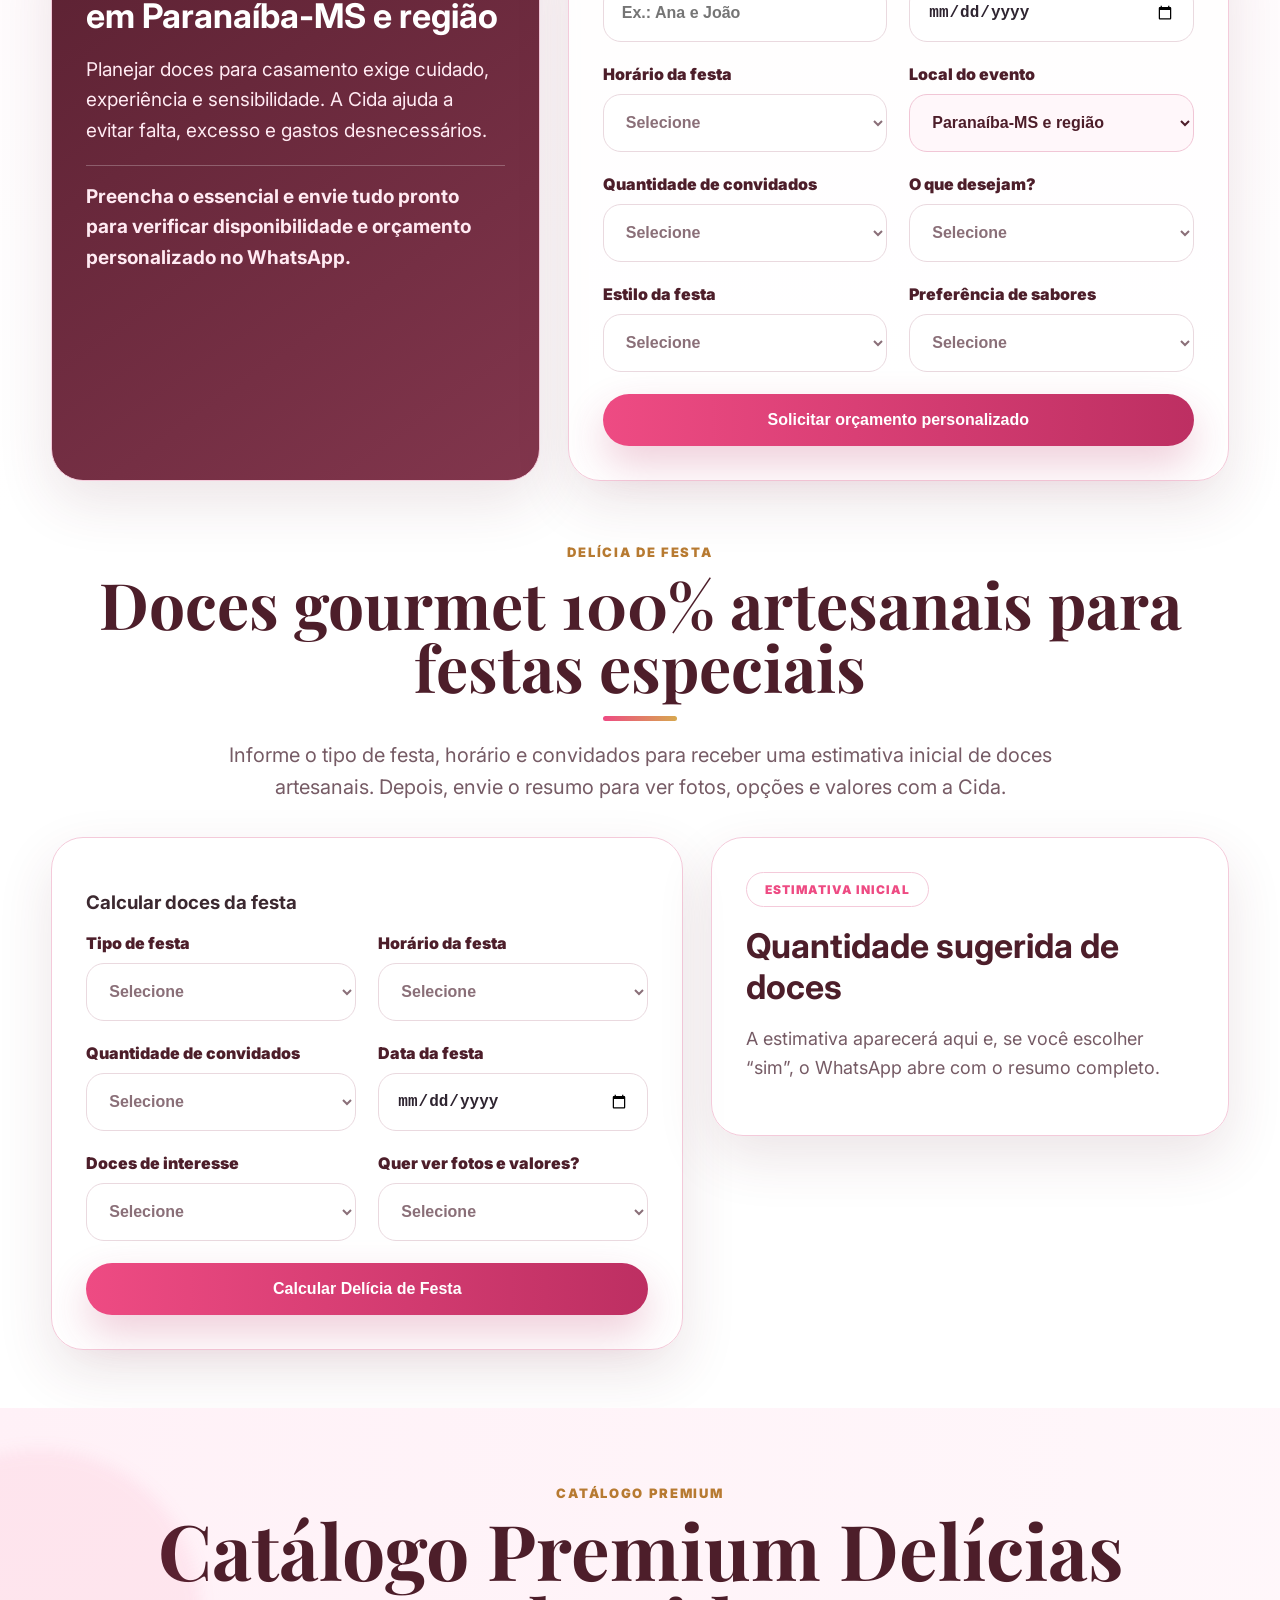
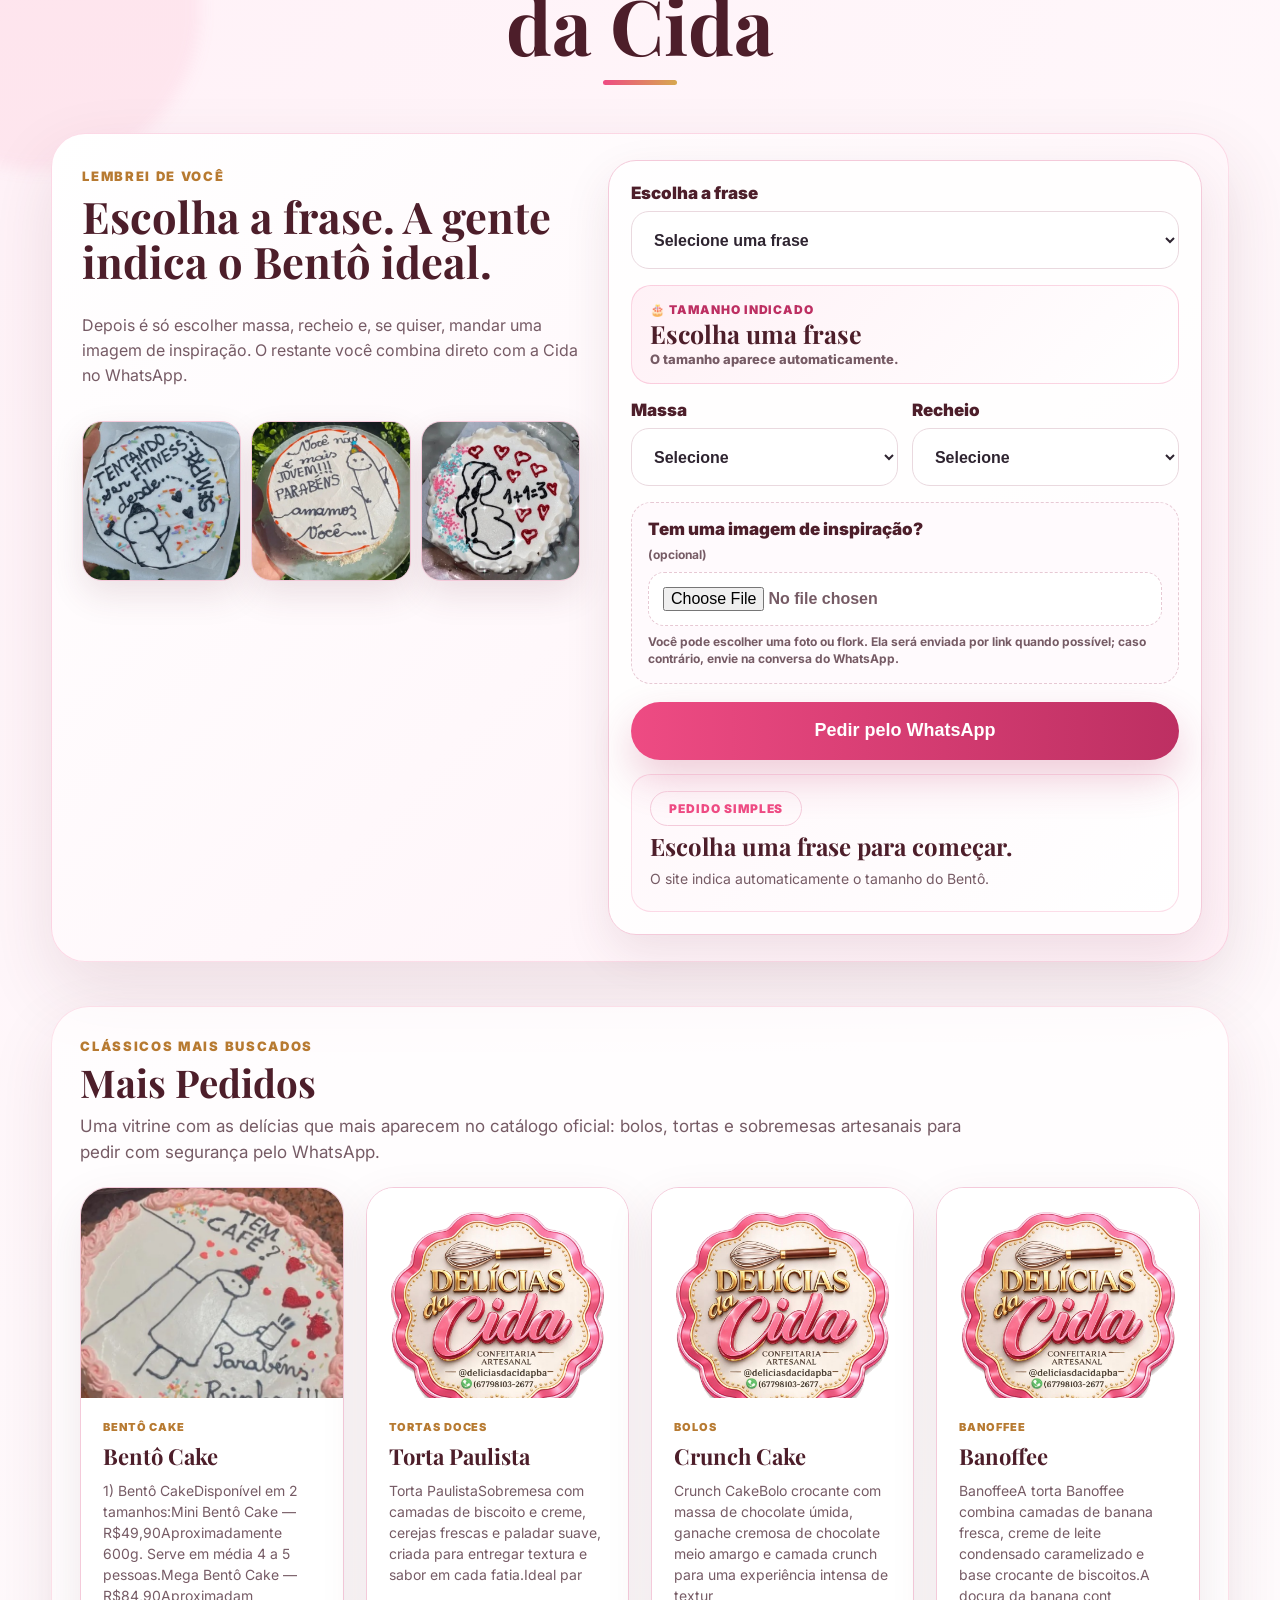
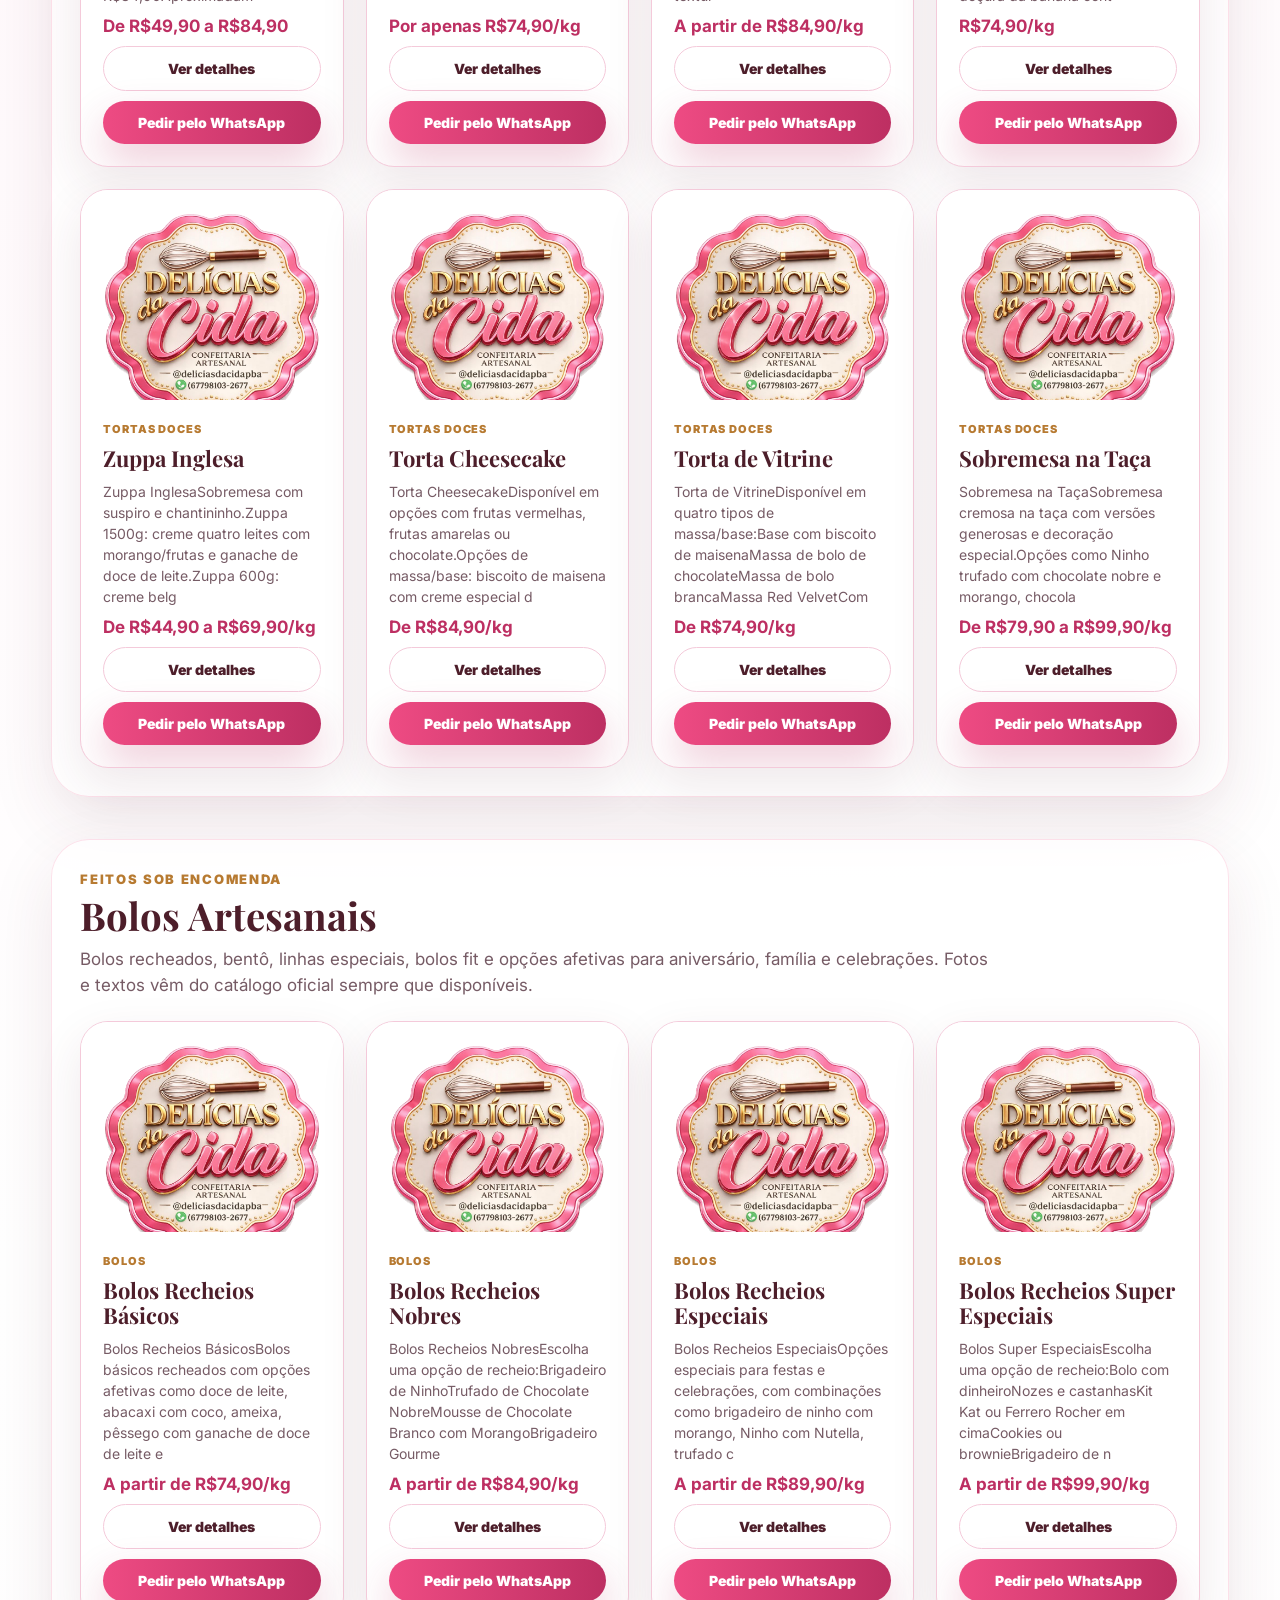
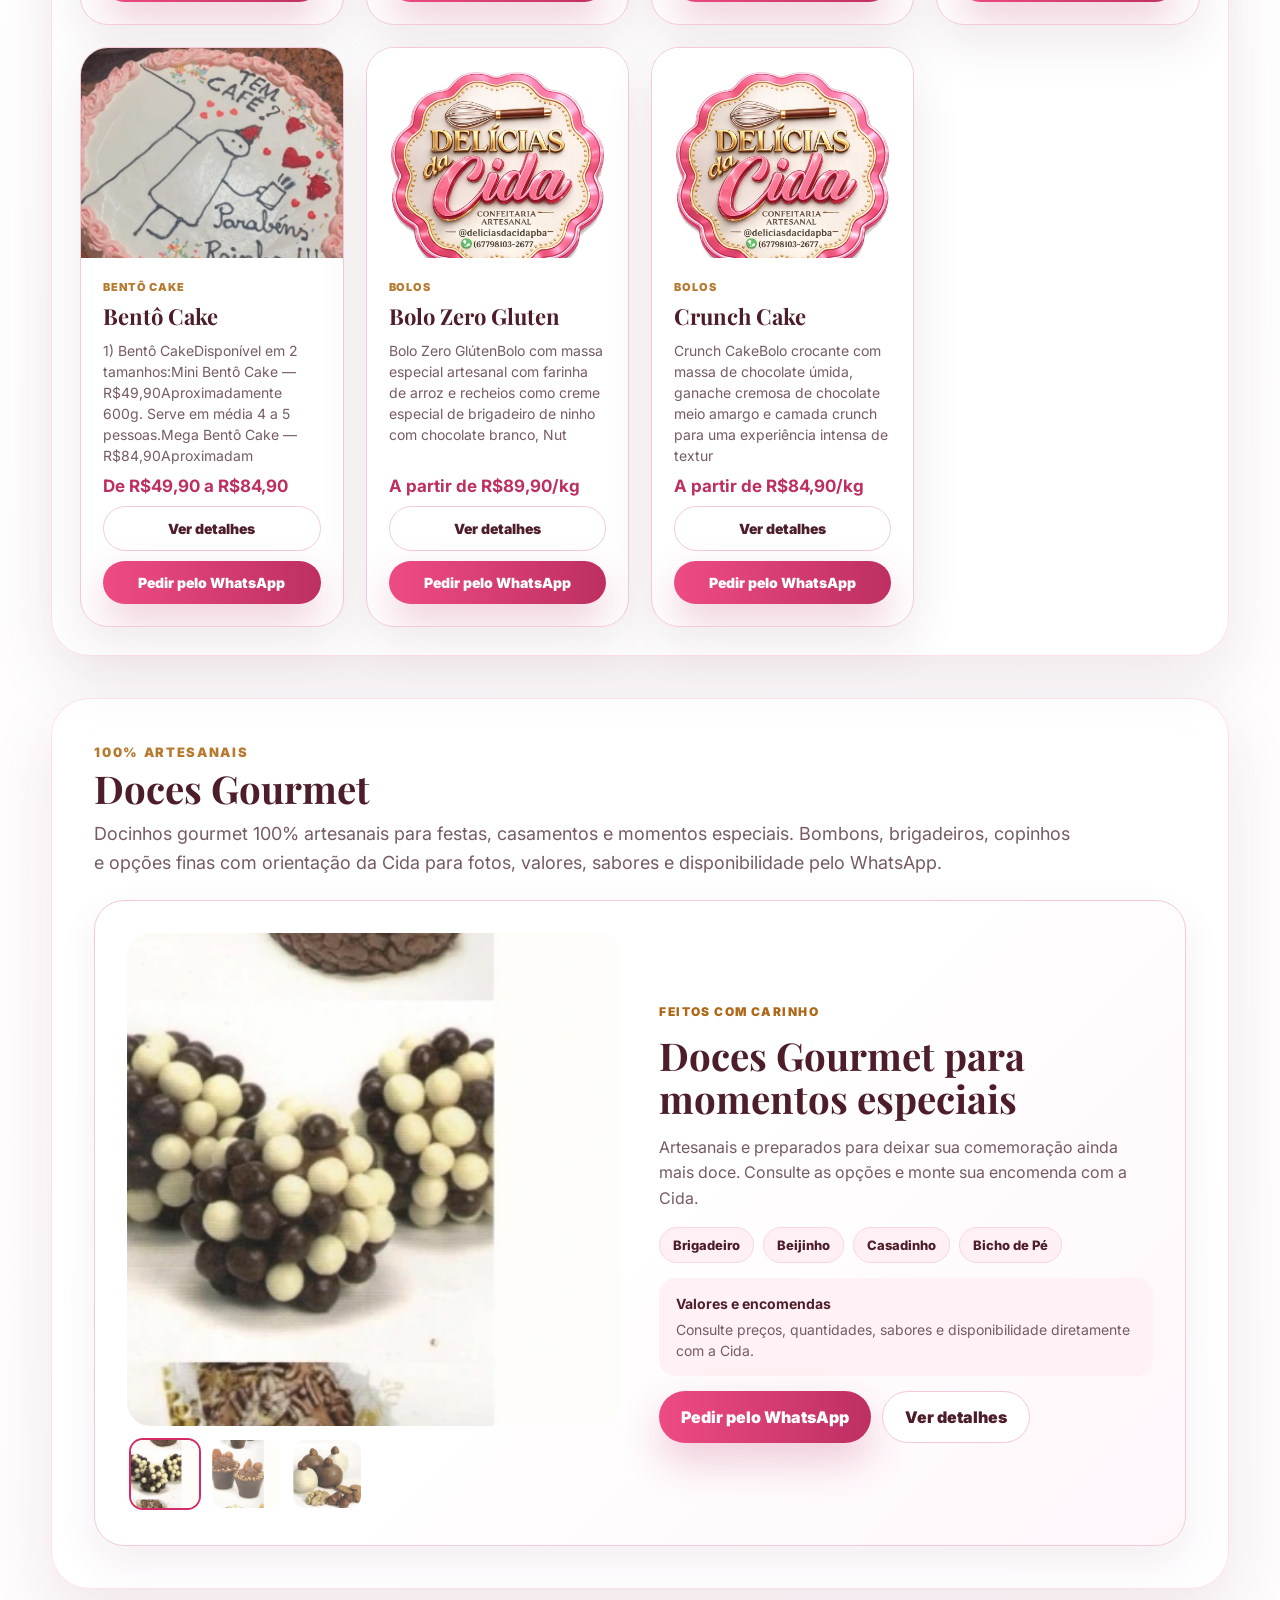
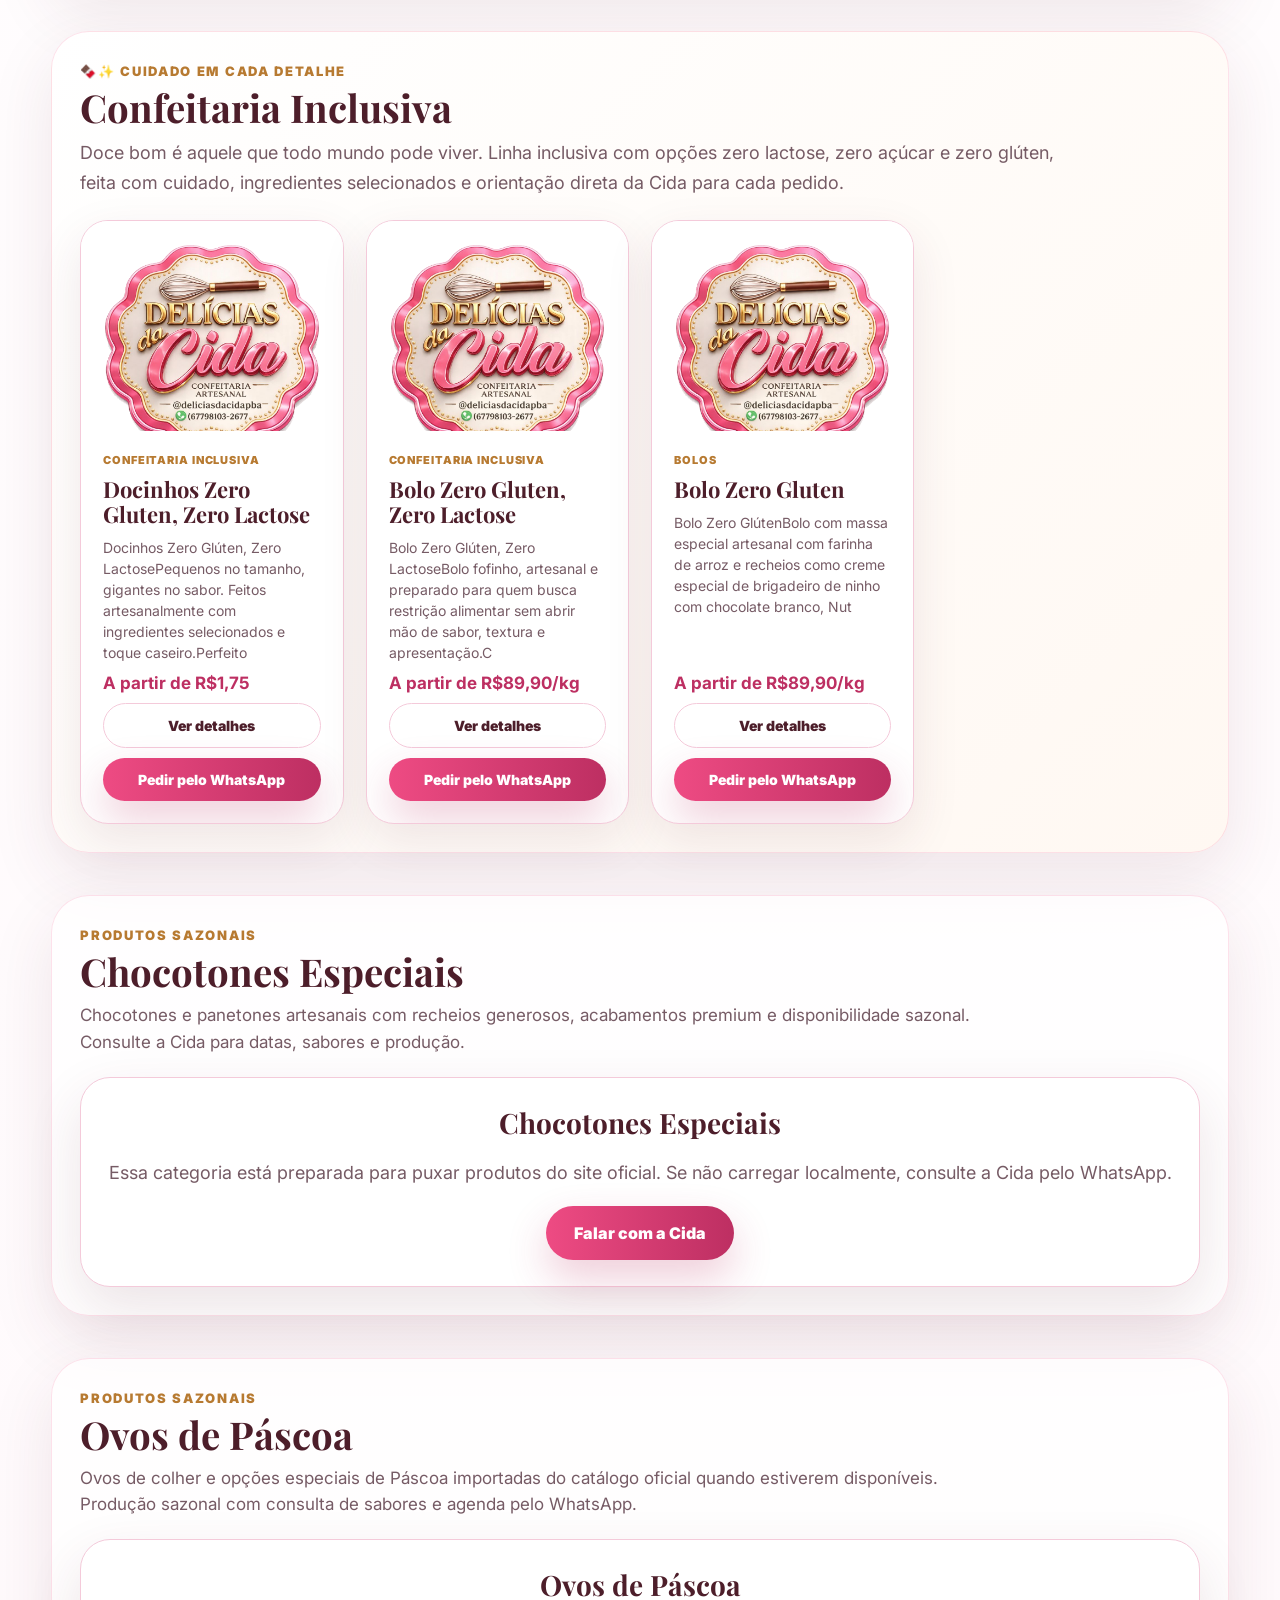
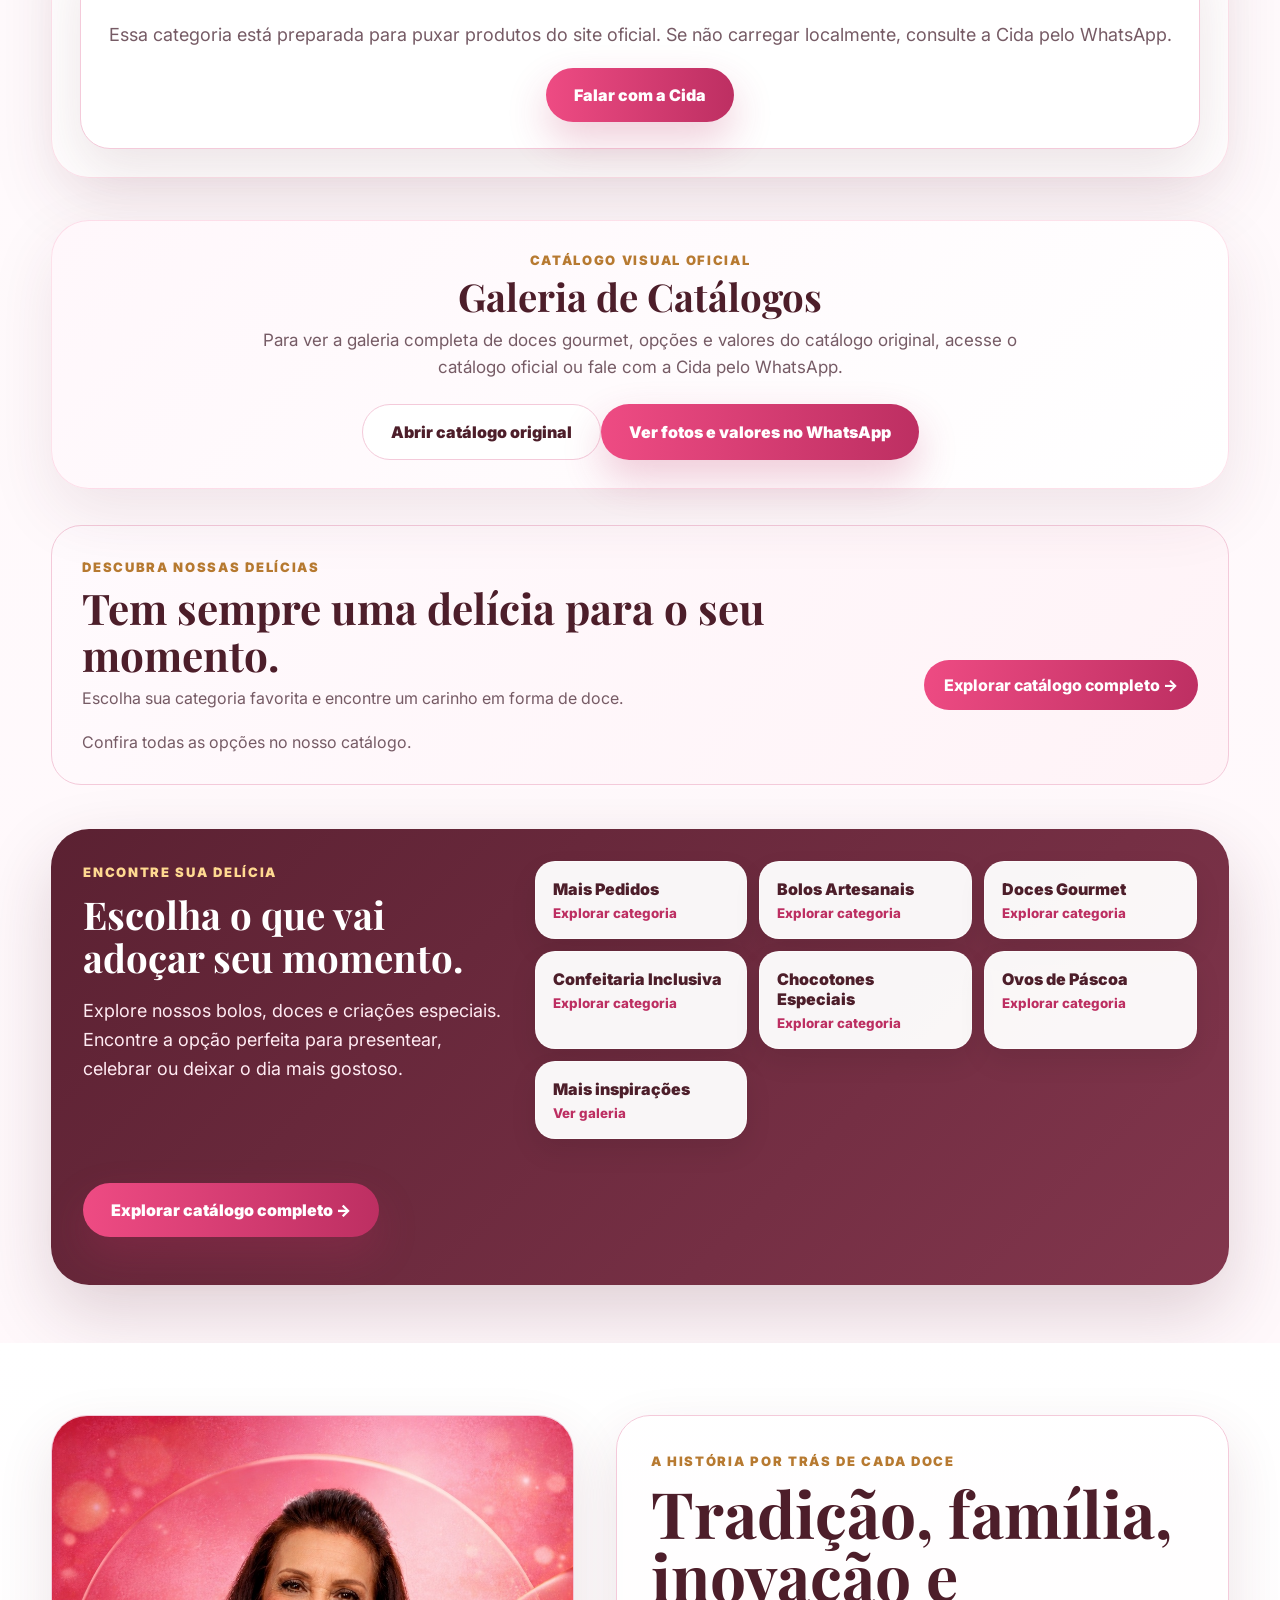
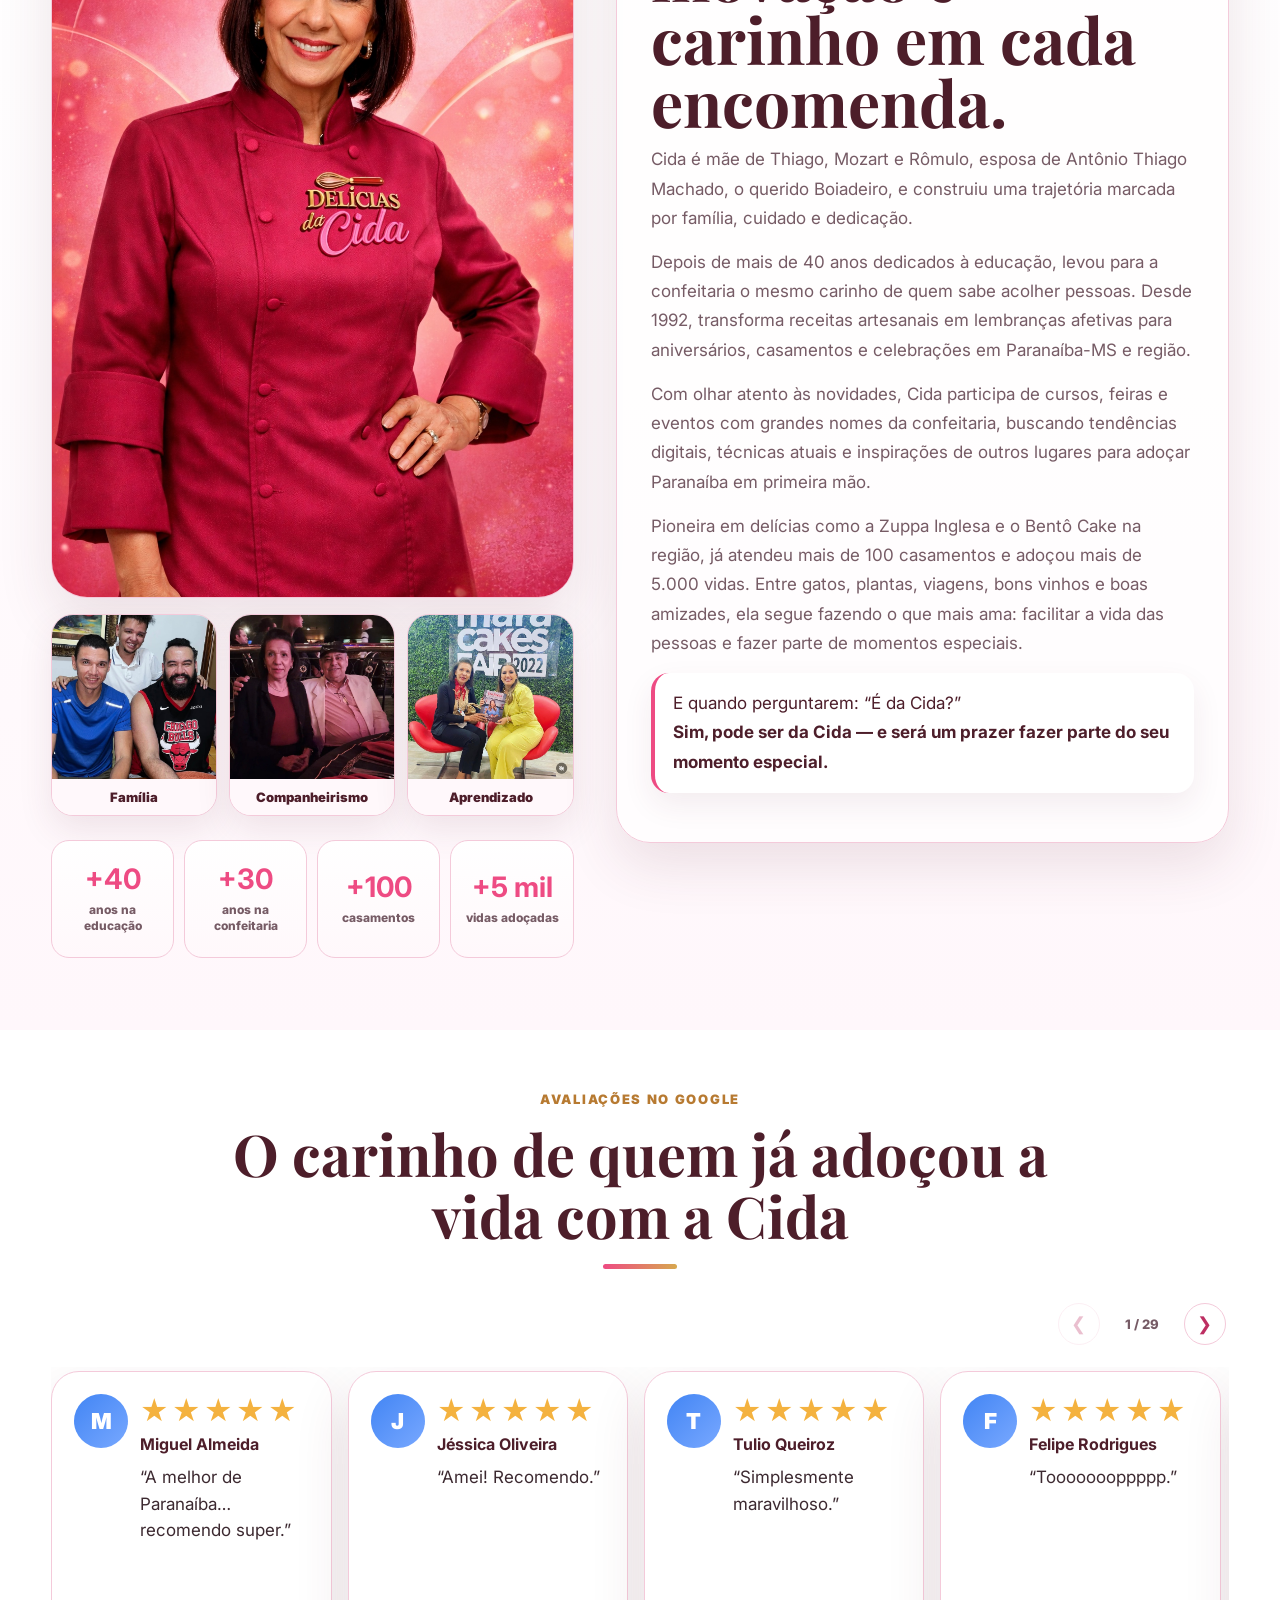
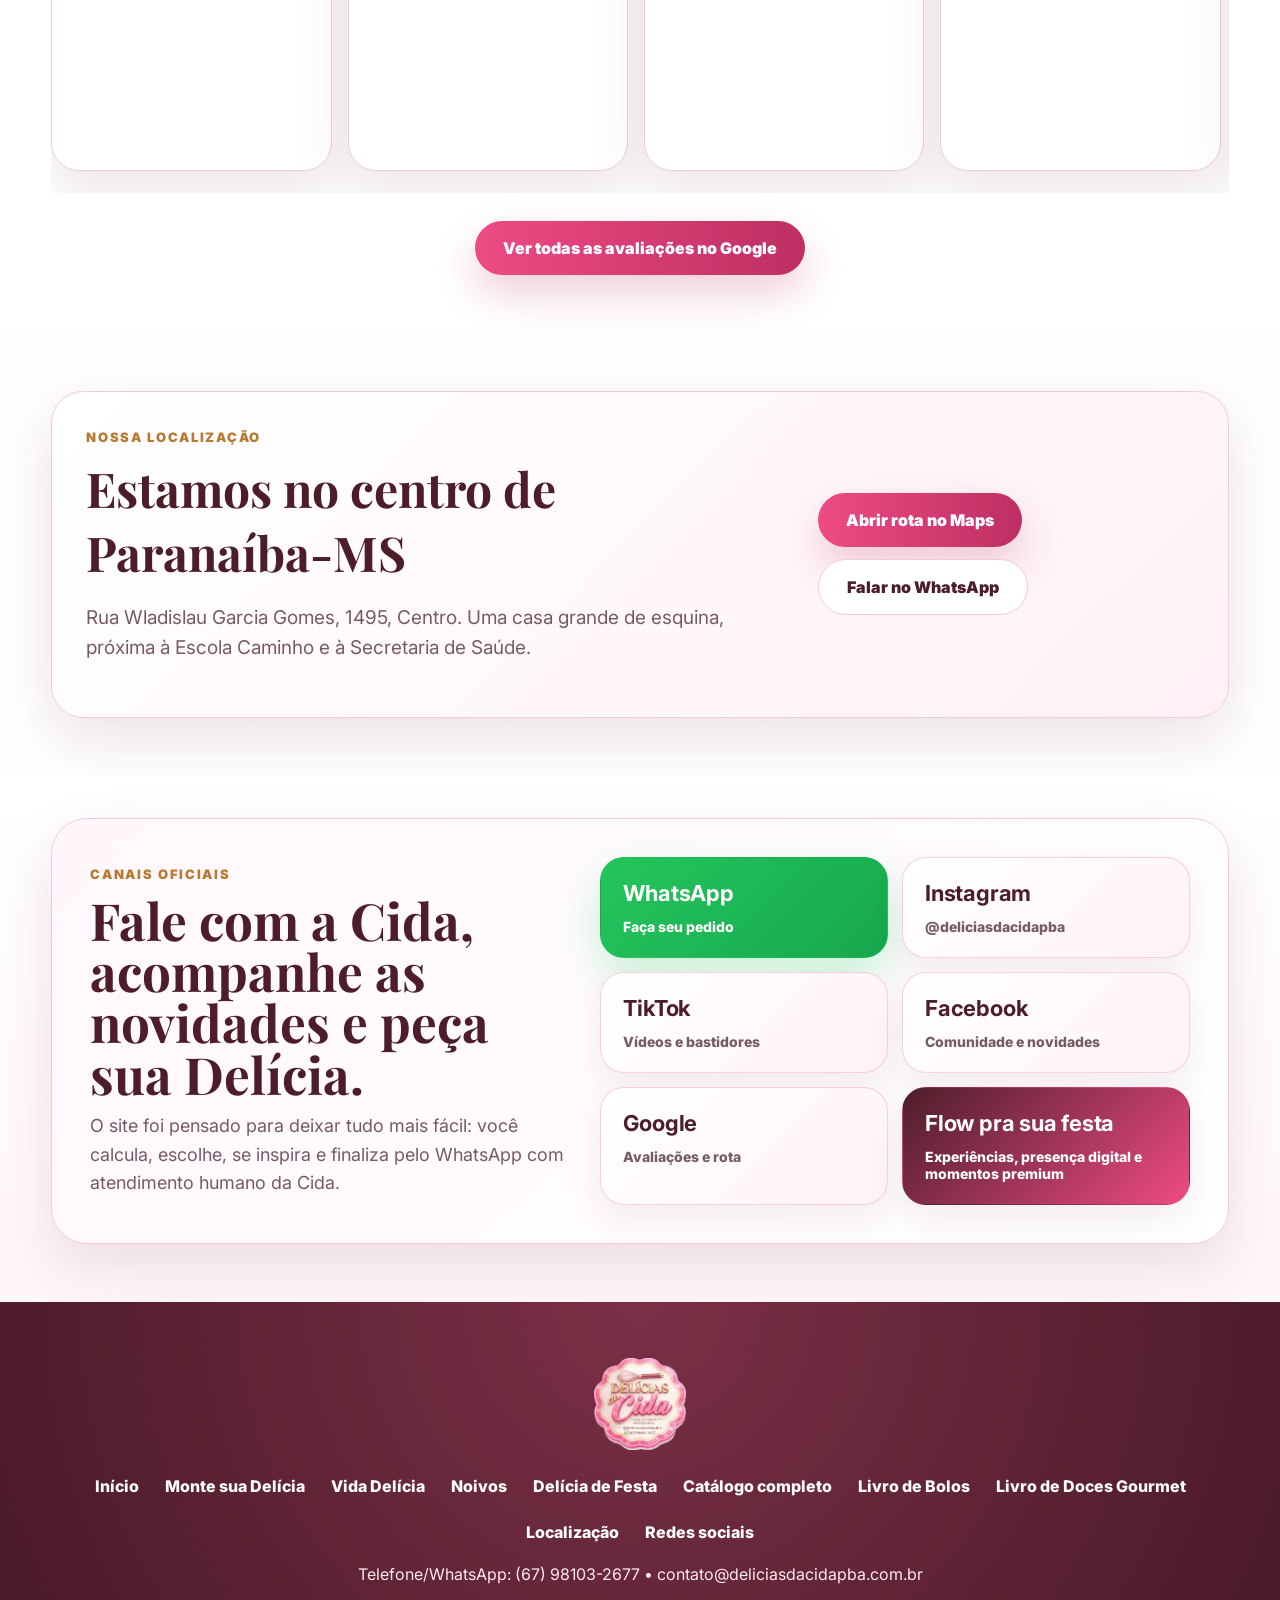
==== commit 57f6afc2: "feat: integra livros digitais aos menus e catalogo" ====
--- a/index.html
+++ b/index.html
@@ -67,7 +67,7 @@
   <link rel="preconnect" href="https://fonts.gstatic.com" crossorigin>
   <link href="https://fonts.googleapis.com/css2?family=Inter:wght@400;500;600;700;800;900&family=Playfair+Display:wght@600;700;800&display=swap" rel="stylesheet">
   <link rel="stylesheet" href="style.css" />
-  <link rel="stylesheet" href="catalogo-premium.css" />
+  <link rel="stylesheet" href="catalogo-premium.css" /><link rel="stylesheet" href="cida-livros-nav.css" />
 </head>
 <body>
   <!-- Google Tag Manager (noscript) -->
@@ -82,7 +82,7 @@
       <a href="#vida-delicia">Vida Delícia</a>
       <a href="#noivos">Noivos</a>
       <a href="#festa">Delícia de Festa</a>
-      <a href="catalogo.html">Catálogo completo</a>
+      <details class="cida-nav-livros"><summary>Catálogos <span aria-hidden="true">⌄</span></summary><div class="cida-nav-livros-menu"><a href="catalogo.html">Catálogo de produtos<small>Encontre sua delícia</small></a><a href="catalogo-de-bolos.html">Livro de Bolos<small>17 páginas de inspiração</small></a><a href="catalogo-doces-gourmet.html">Livro de Doces Gourmet<small>25 páginas para folhear</small></a></div></details>
       <a href="#cida">Quem é a Cida</a>
       <a href="#avaliacoes">Avaliações</a>
       <a href="#localizacao">Localização</a>
@@ -511,7 +511,7 @@
   <footer class="footer-premium">
     <div class="container footer-inner">
       <img src="assets/logo.png" alt="Delícias da Cida" class="footer-logo">
-      <nav><a href="#inicio">Início</a><a href="#monte">Monte sua Delícia</a><a href="#vida-delicia">Vida Delícia</a><a href="#noivos">Noivos</a><a href="#festa">Delícia de Festa</a><a href="catalogo.html">Catálogo completo</a><a href="#localizacao">Localização</a><a href="#redes-sociais">Redes sociais</a></nav>
+      <nav><a href="#inicio">Início</a><a href="#monte">Monte sua Delícia</a><a href="#vida-delicia">Vida Delícia</a><a href="#noivos">Noivos</a><a href="#festa">Delícia de Festa</a><a href="catalogo.html">Catálogo completo</a><a href="catalogo-de-bolos.html">Livro de Bolos</a><a href="catalogo-doces-gourmet.html">Livro de Doces Gourmet</a><a href="#localizacao">Localização</a><a href="#redes-sociais">Redes sociais</a></nav>
       <p>Telefone/WhatsApp: (67) 98103-2677 • contato@deliciasdacidapba.com.br</p>
       <div class="footer-socials">
         <a href="https://wa.me/5567981032677?text=Ol%C3%A1%2C%20Cida!%20Vim%20pelo%20site%20da%20Del%C3%ADcias%20da%20Cida%20e%20quero%20fazer%20um%20pedido." target="_blank" rel="noopener">Pedir pelo WhatsApp</a>
--- a/cida-livros-nav.css
+++ b/cida-livros-nav.css
@@ -0,0 +1,28 @@
+/* Pacote 41 - Menu e livros digitais */
+.site-header{overflow:visible}
+.cida-nav-livros{position:relative;display:inline-block;flex-shrink:0;color:inherit;font:inherit}
+.cida-nav-livros>summary{cursor:pointer;display:inline-flex;align-items:center;gap:6px;list-style:none;white-space:nowrap;font:inherit;font-weight:600;padding:10px 2px}
+.cida-nav-livros>summary::-webkit-details-marker{display:none}
+.cida-nav-livros>summary span{font-size:16px}
+.cida-nav-livros-menu{position:absolute;z-index:900;right:0;top:calc(100% + 8px);min-width:255px;background:#fffaf9;border:1px solid #eddce0;box-shadow:0 22px 48px #59263624;border-radius:16px;padding:9px;display:flex;flex-direction:column;gap:2px}
+.cida-nav-livros-menu a{display:block;color:#542638!important;text-decoration:none;padding:12px 13px;border-radius:11px;line-height:1.3;font-size:13px;font-weight:700;white-space:normal}
+.cida-nav-livros-menu a:hover,.cida-nav-livros-menu a:focus-visible{background:#fff0f4;color:#b92b63!important}
+.cida-nav-livros-menu small{display:block;margin-top:4px;font-size:11px;color:#8b7278;font-weight:400}
+.cida-livros-section{max-width:1190px;margin:0 auto 72px;padding:40px 24px 0}
+.cida-livros-intro{text-align:center;margin-bottom:31px}
+.cida-livros-eyebrow{display:block;color:#ad8559;letter-spacing:.17em;font-size:11px;font-weight:800}
+.cida-livros-intro h2{font-family:'Playfair Display',Georgia,serif;font-size:clamp(32px,4vw,52px);line-height:1.17;color:#552639;margin:10px 0 10px}
+.cida-livros-intro p{color:#866870;font-size:15px;line-height:1.6}
+.cida-livros-grid{display:grid;grid-template-columns:repeat(2,minmax(0,1fr));gap:24px}
+.cida-livros-card{display:grid;grid-template-columns:39% 61%;min-width:0;overflow:hidden;border:1px solid #f0dce3;border-radius:22px;background:linear-gradient(135deg,#fff8fa,#fff0f3);box-shadow:0 12px 40px #662f4211;text-decoration:none!important;transition:transform .2s ease,box-shadow .2s ease;color:#562538}
+.cida-livros-card:hover{transform:translateY(-4px);box-shadow:0 18px 45px #662f4223}
+.cida-livros-photo{padding:17px 0 17px 17px;display:flex;align-items:center}
+.cida-livros-photo img{width:100%;height:245px;object-fit:contain;filter:drop-shadow(4px 8px 10px #6b3d3b30)}
+.cida-livros-copy{padding:26px 22px;display:flex;flex-direction:column;justify-content:center;align-items:flex-start}
+.cida-livros-copy>span{font-size:10px;color:#ad8559;letter-spacing:.09em;font-weight:800}
+.cida-livros-copy h3{font-family:'Playfair Display',Georgia,serif;font-size:clamp(21px,2.4vw,31px);line-height:1.2;margin:10px 0;color:#552639}
+.cida-livros-copy p{font-size:13px;line-height:1.6;color:#826970;margin:0 0 16px}
+.cida-livros-copy strong{font-size:13px;color:#bd3264}
+.cida-livros-caption{font-size:12px;color:#9c7a83;text-align:center;margin:20px auto 0}
+@media(max-width:900px){.cida-nav-livros{display:block;width:100%}.cida-nav-livros>summary{width:100%;justify-content:space-between;padding:12px 14px}.cida-nav-livros-menu{position:static;min-width:0;box-shadow:none;border-radius:10px;background:#fff5f7;margin:3px 0 10px}.cida-livros-grid{grid-template-columns:1fr;max-width:640px;margin:auto}}
+@media(max-width:480px){.cida-livros-section{padding:25px 15px 0;margin-bottom:48px}.cida-livros-card{grid-template-columns:37% 63%}.cida-livros-photo{padding:12px 0 12px 12px}.cida-livros-photo img{height:200px}.cida-livros-copy{padding:18px 13px}.cida-livros-copy h3{font-size:21px}.cida-livros-copy p{font-size:12px}}
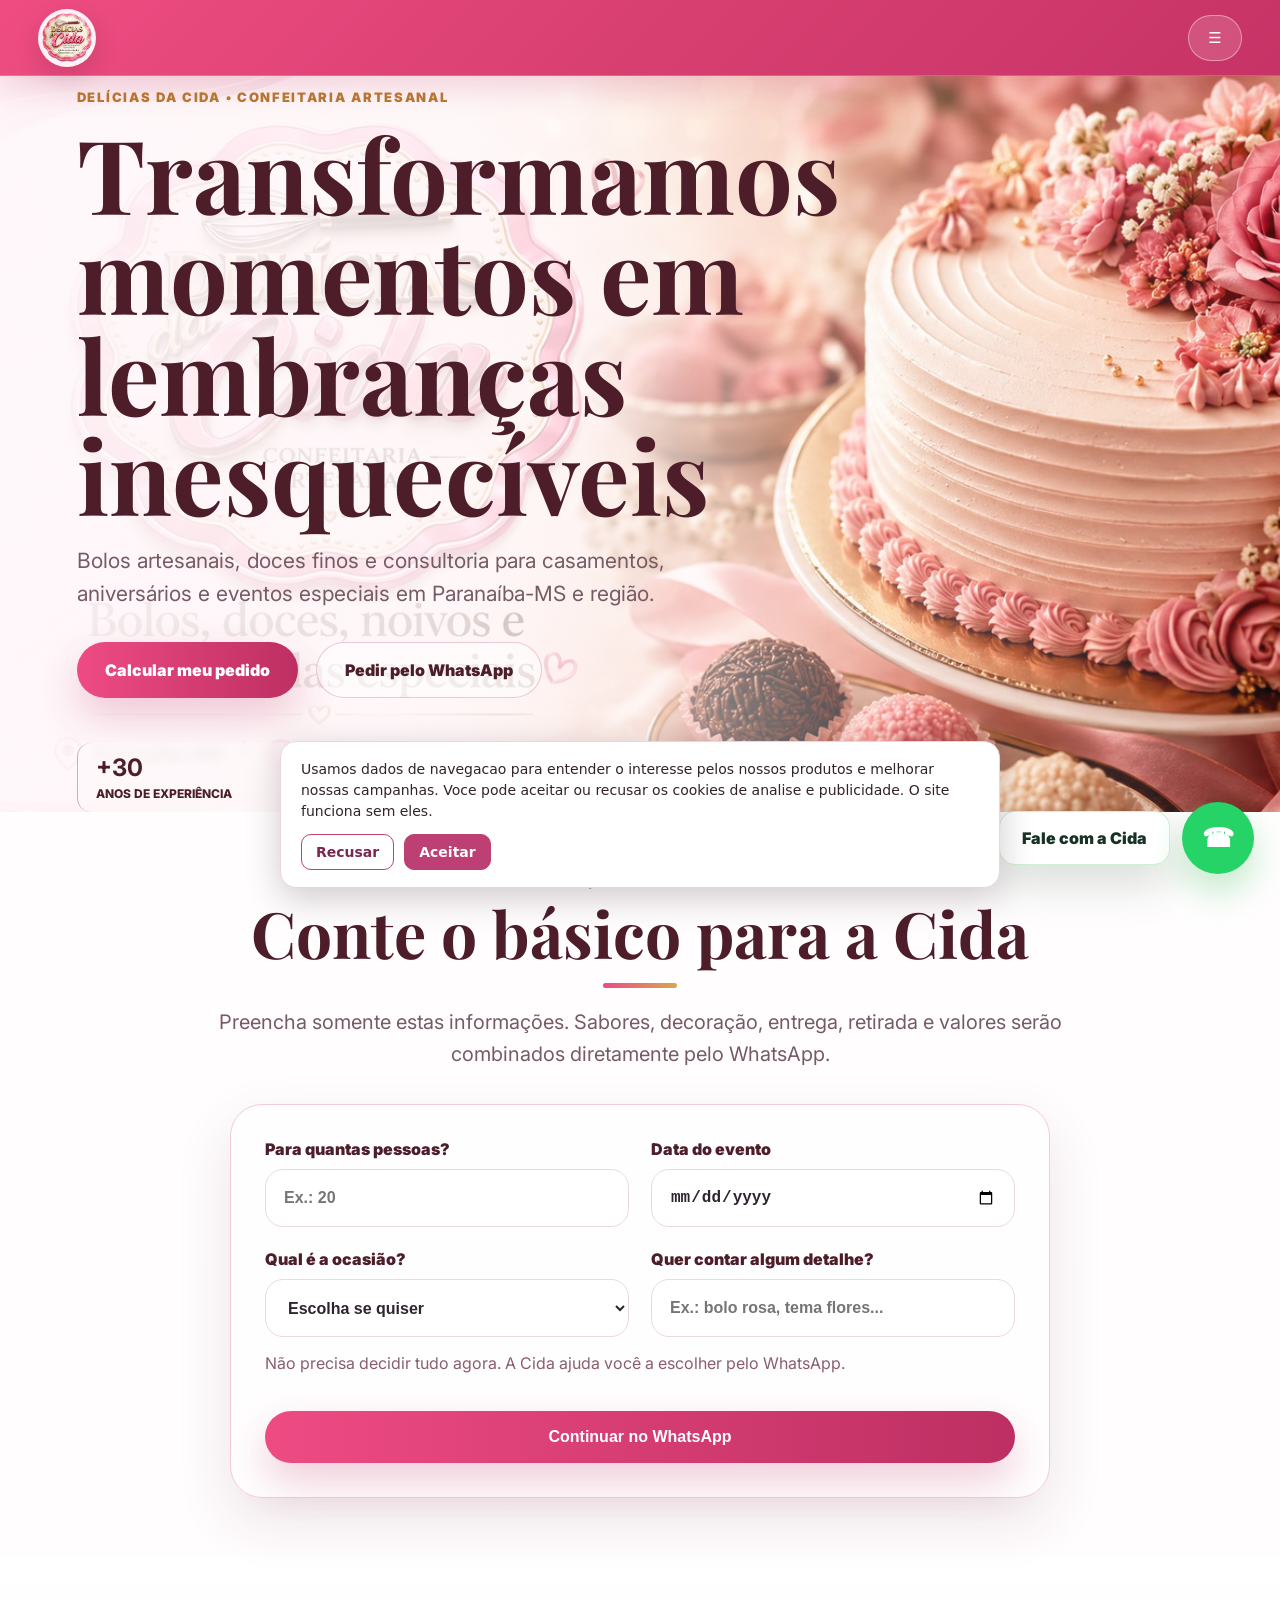
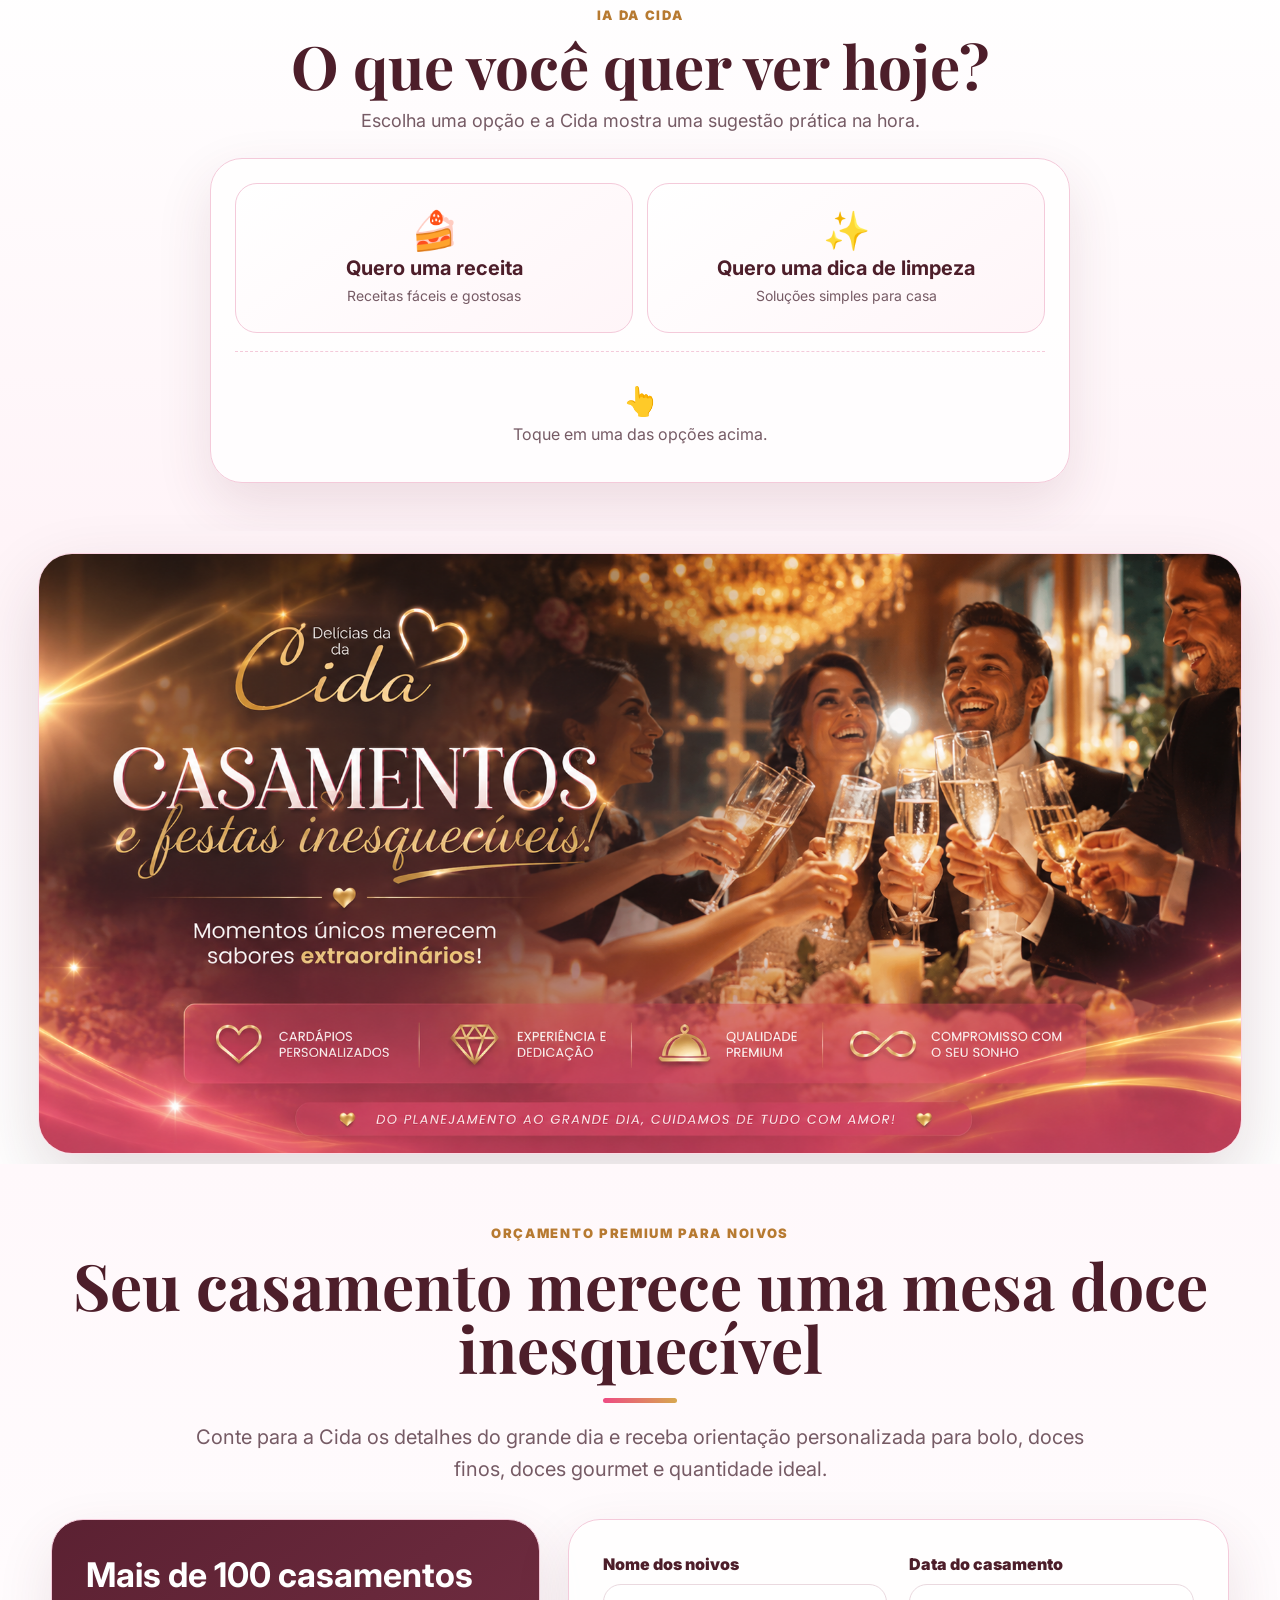
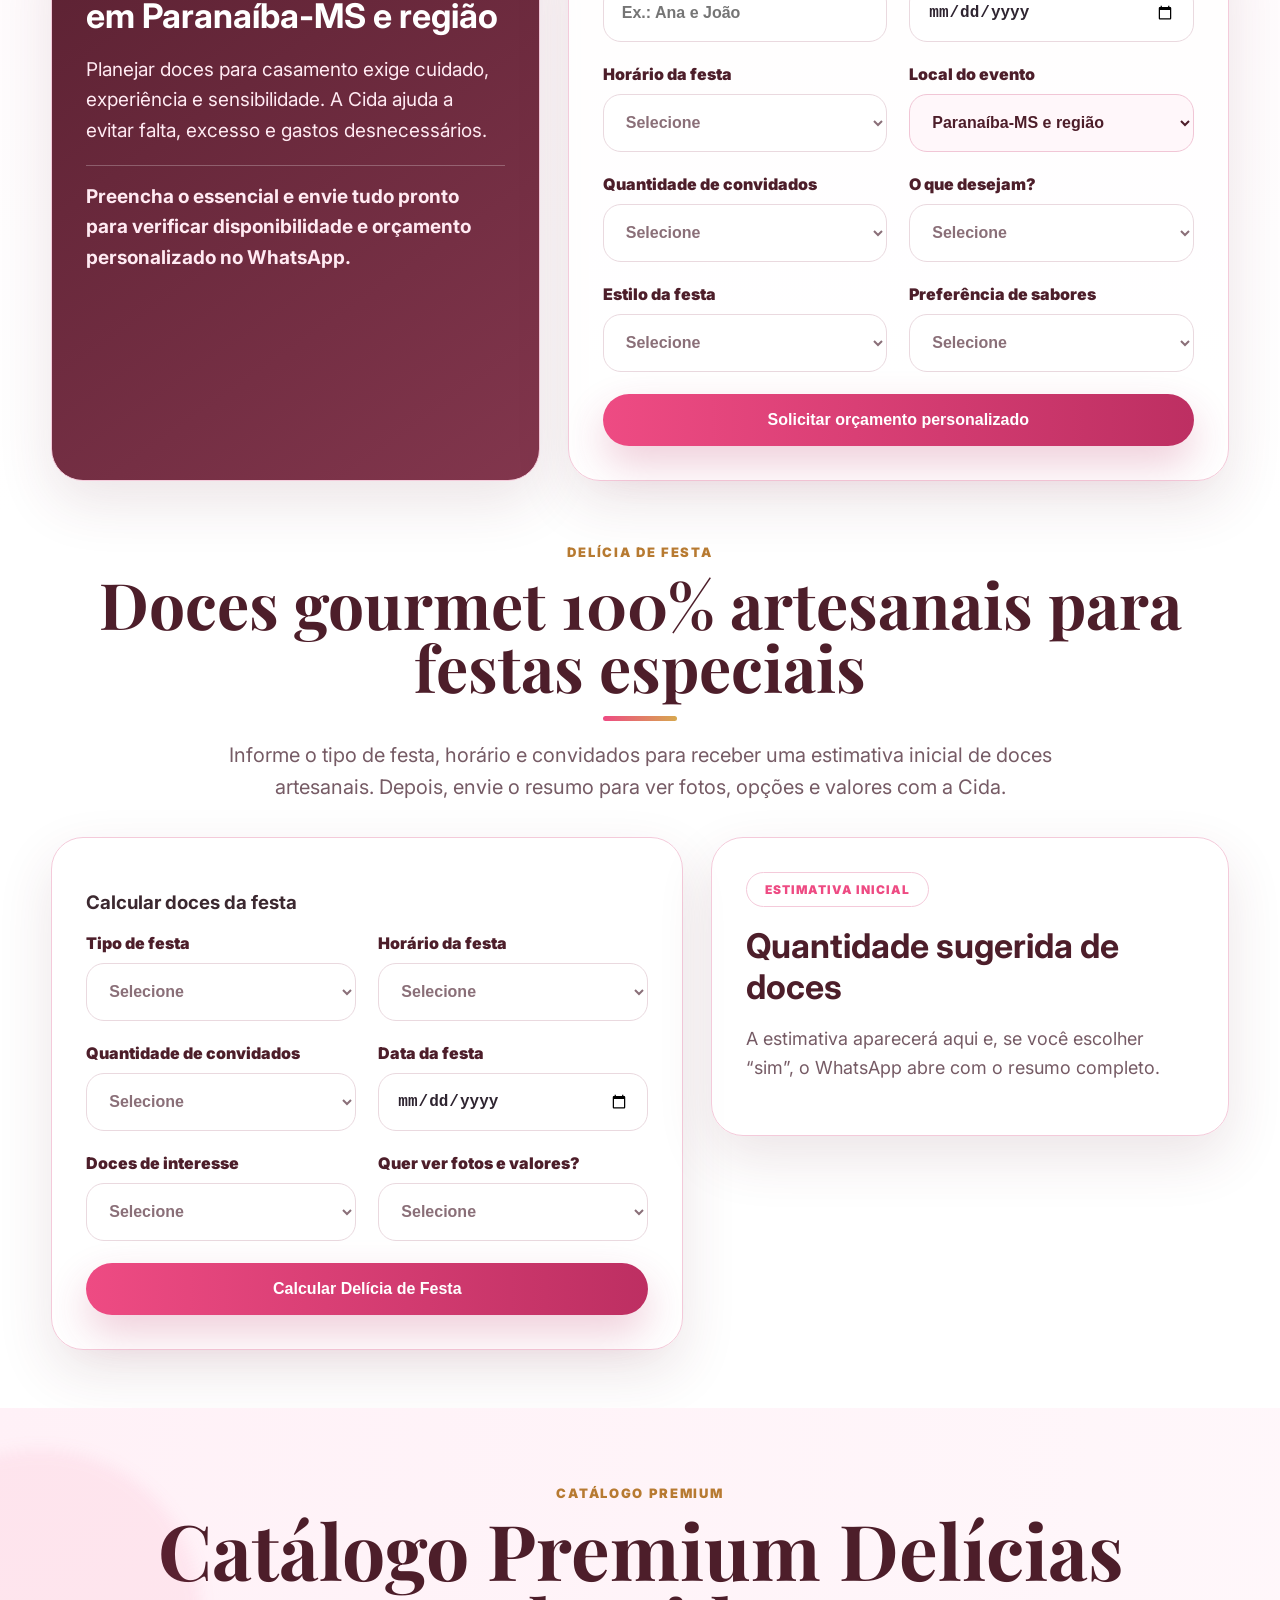
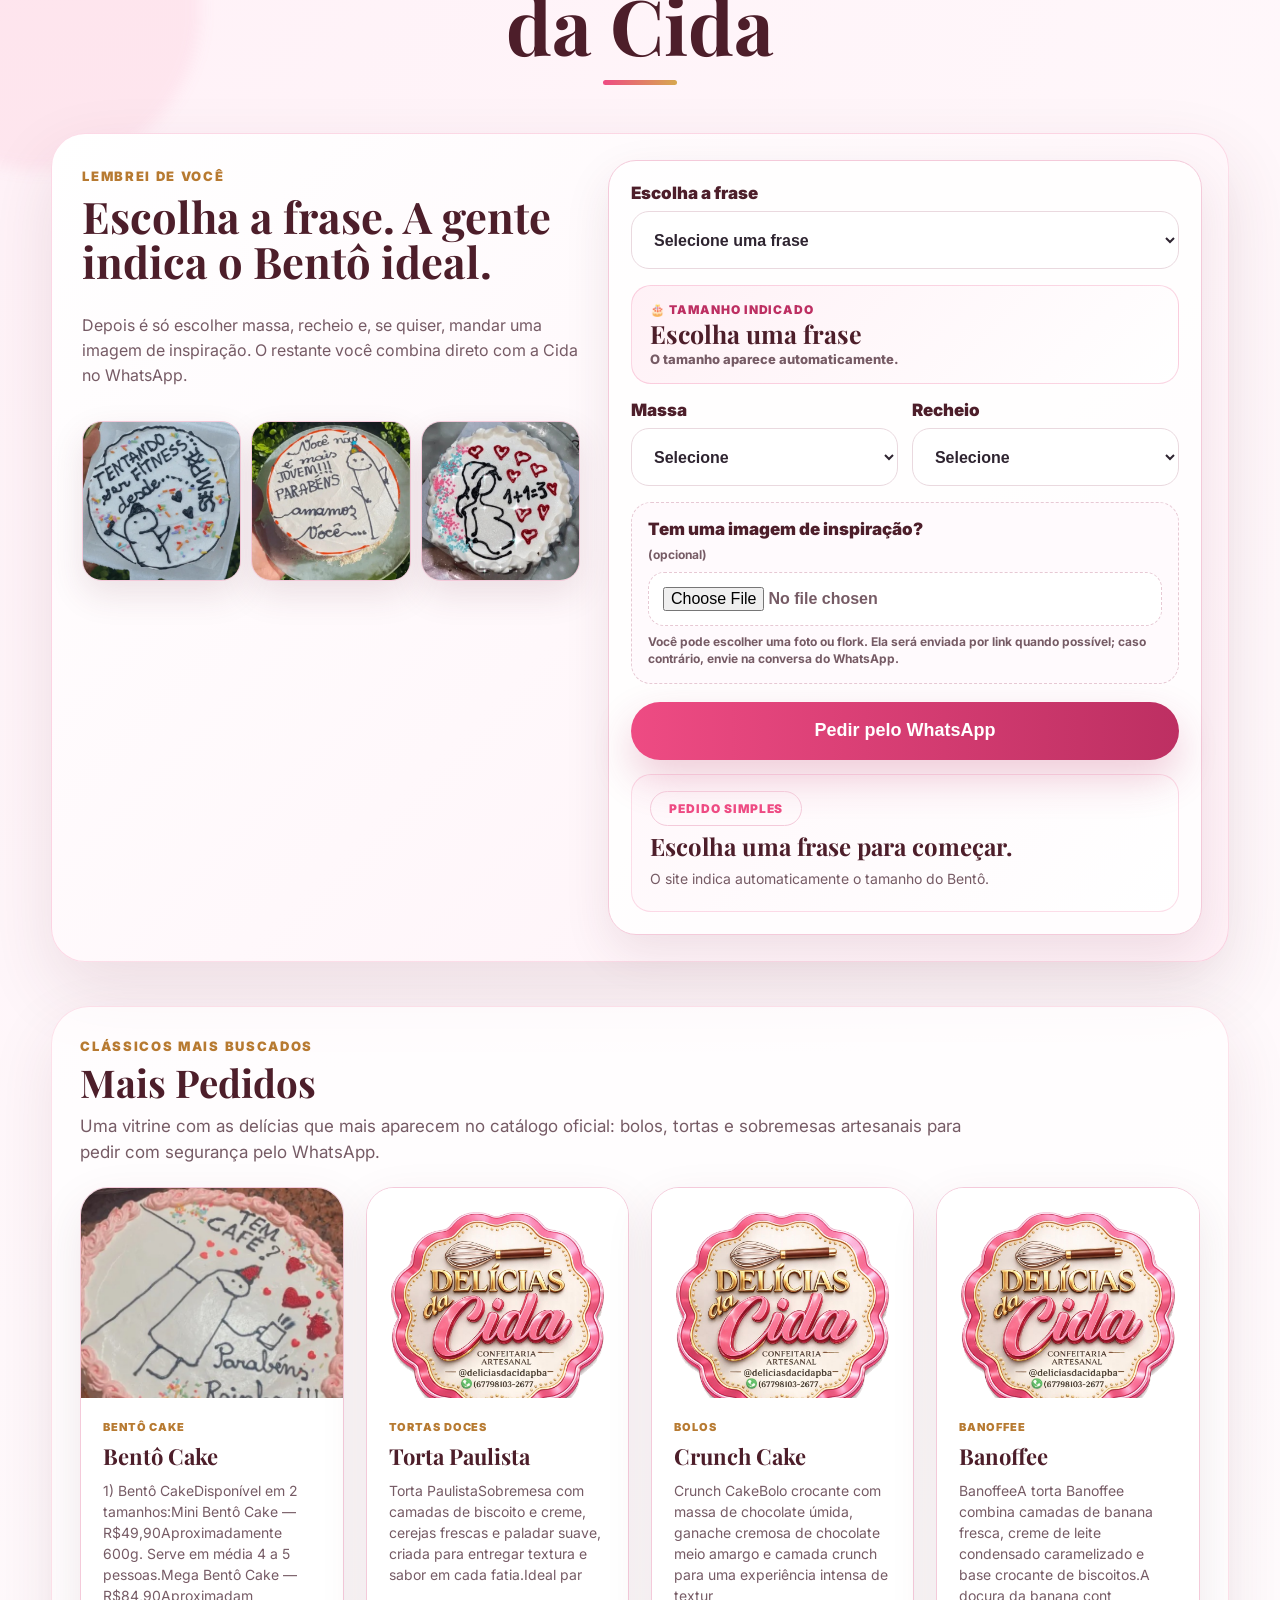
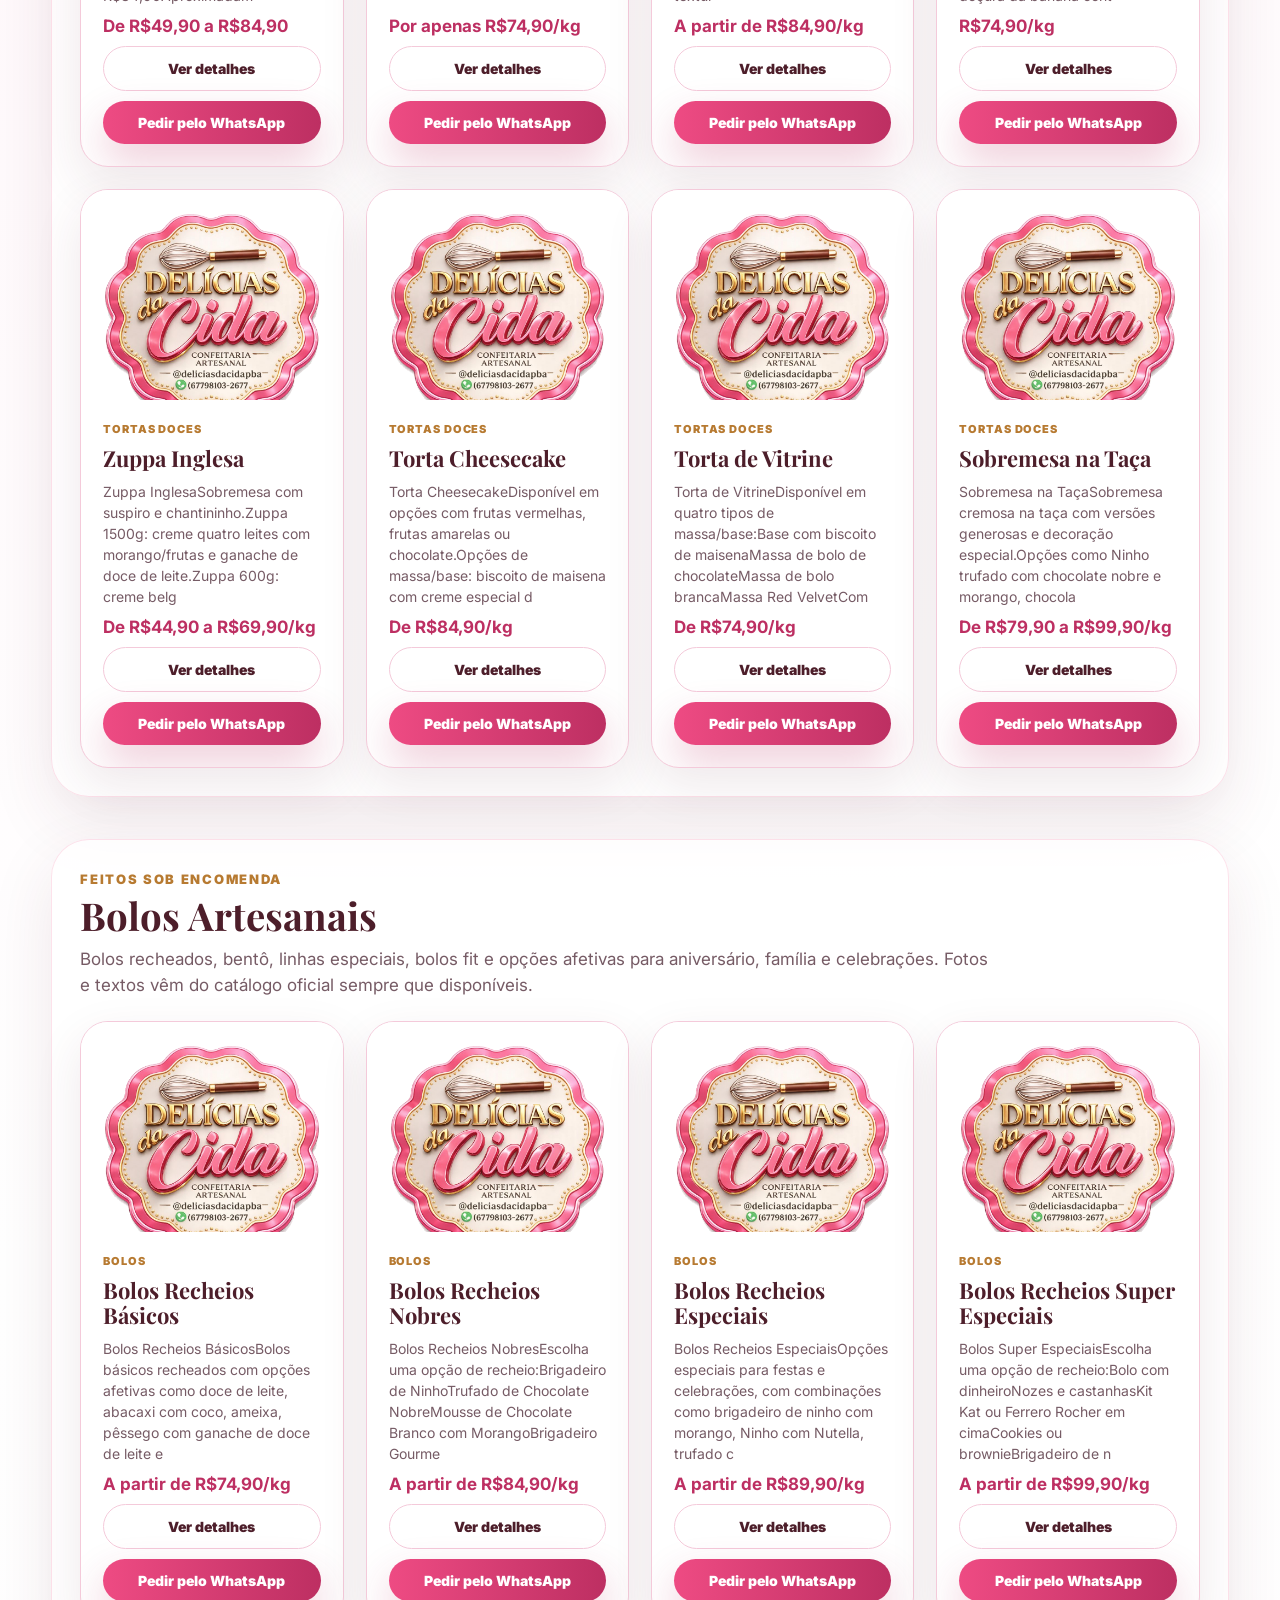
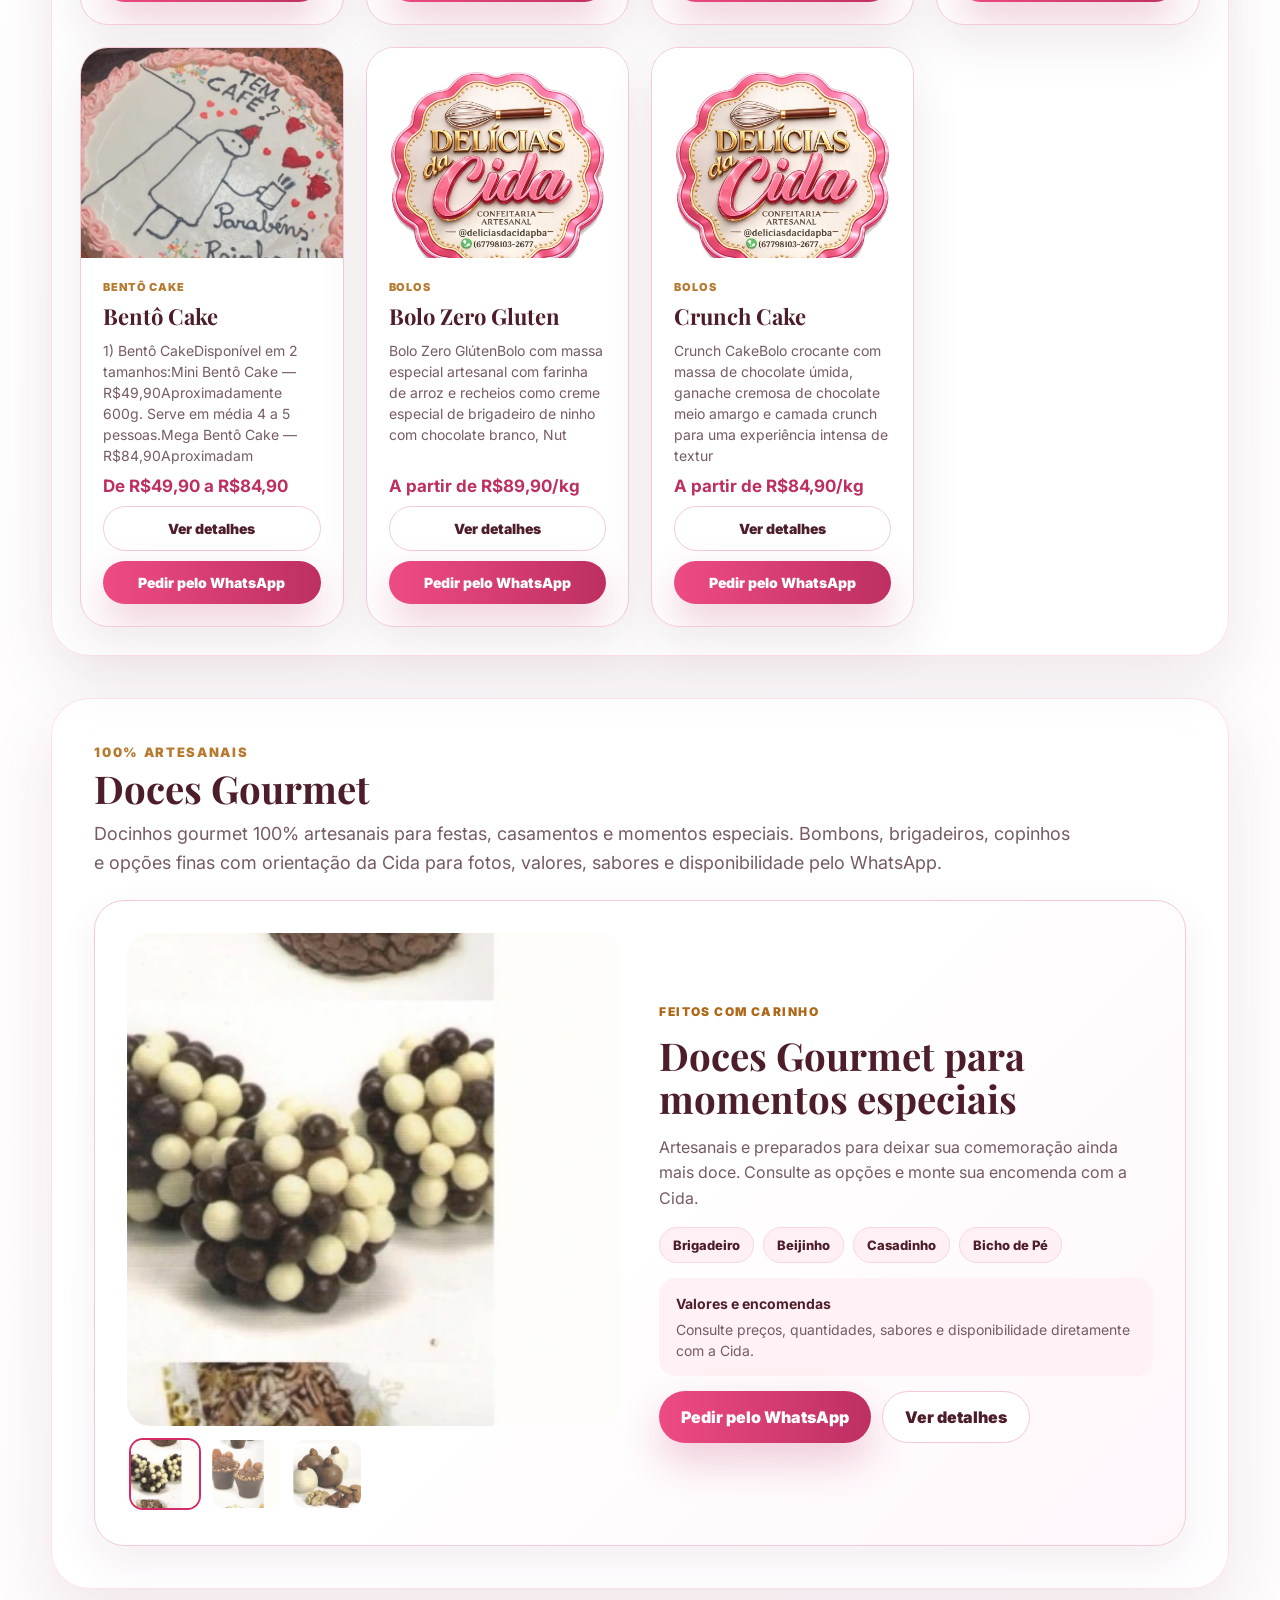
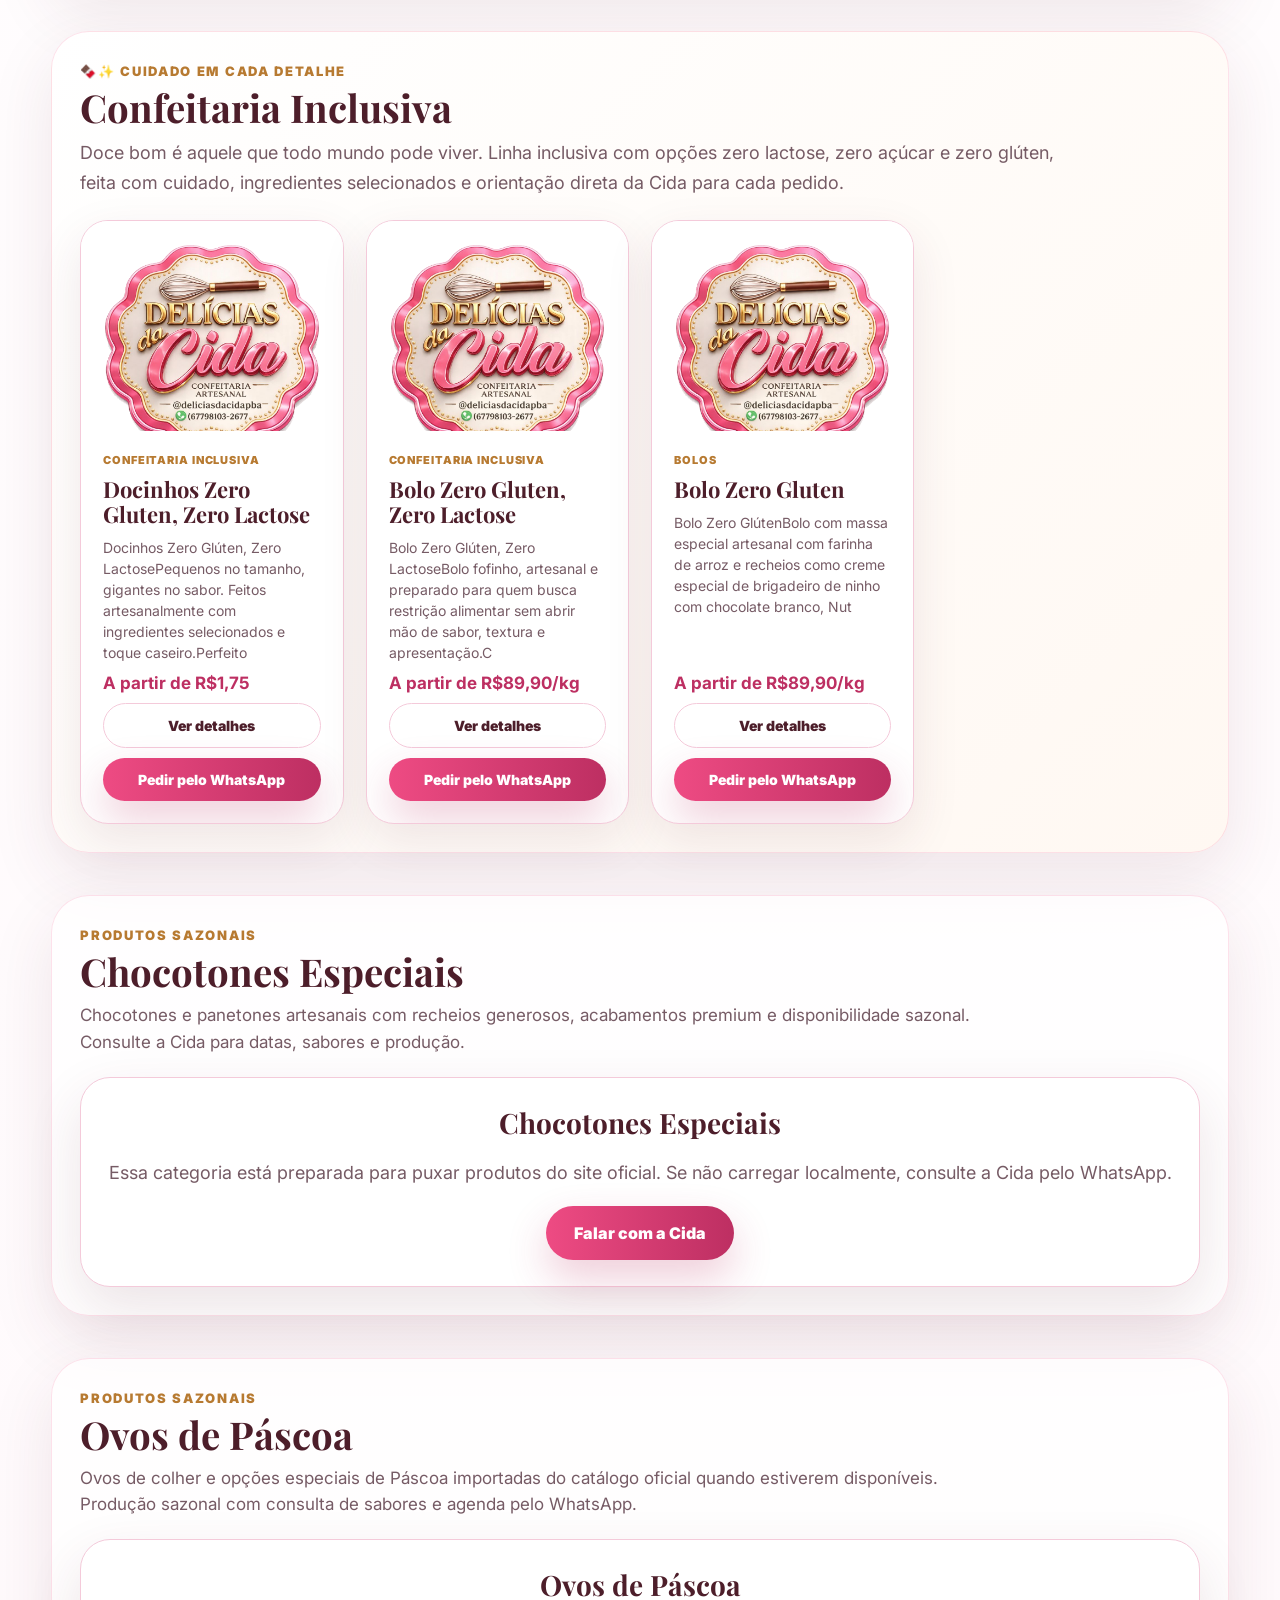
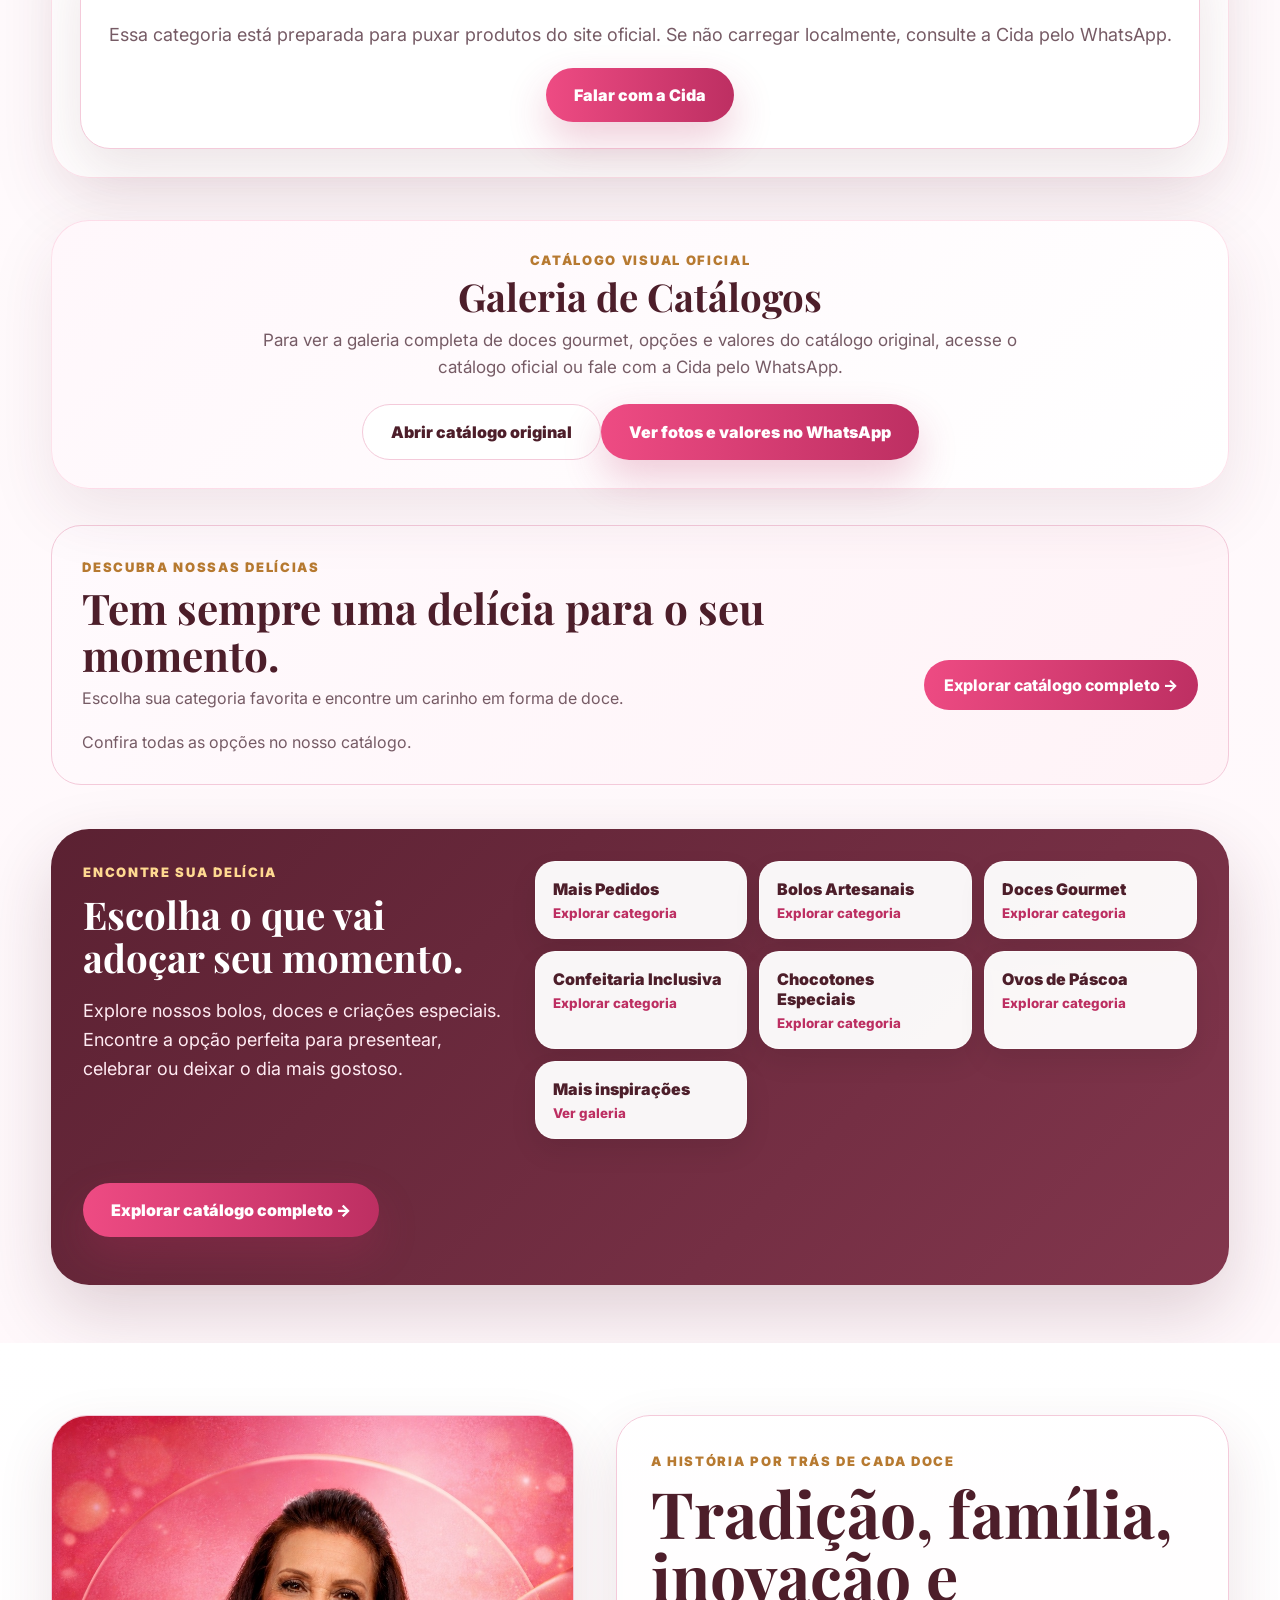
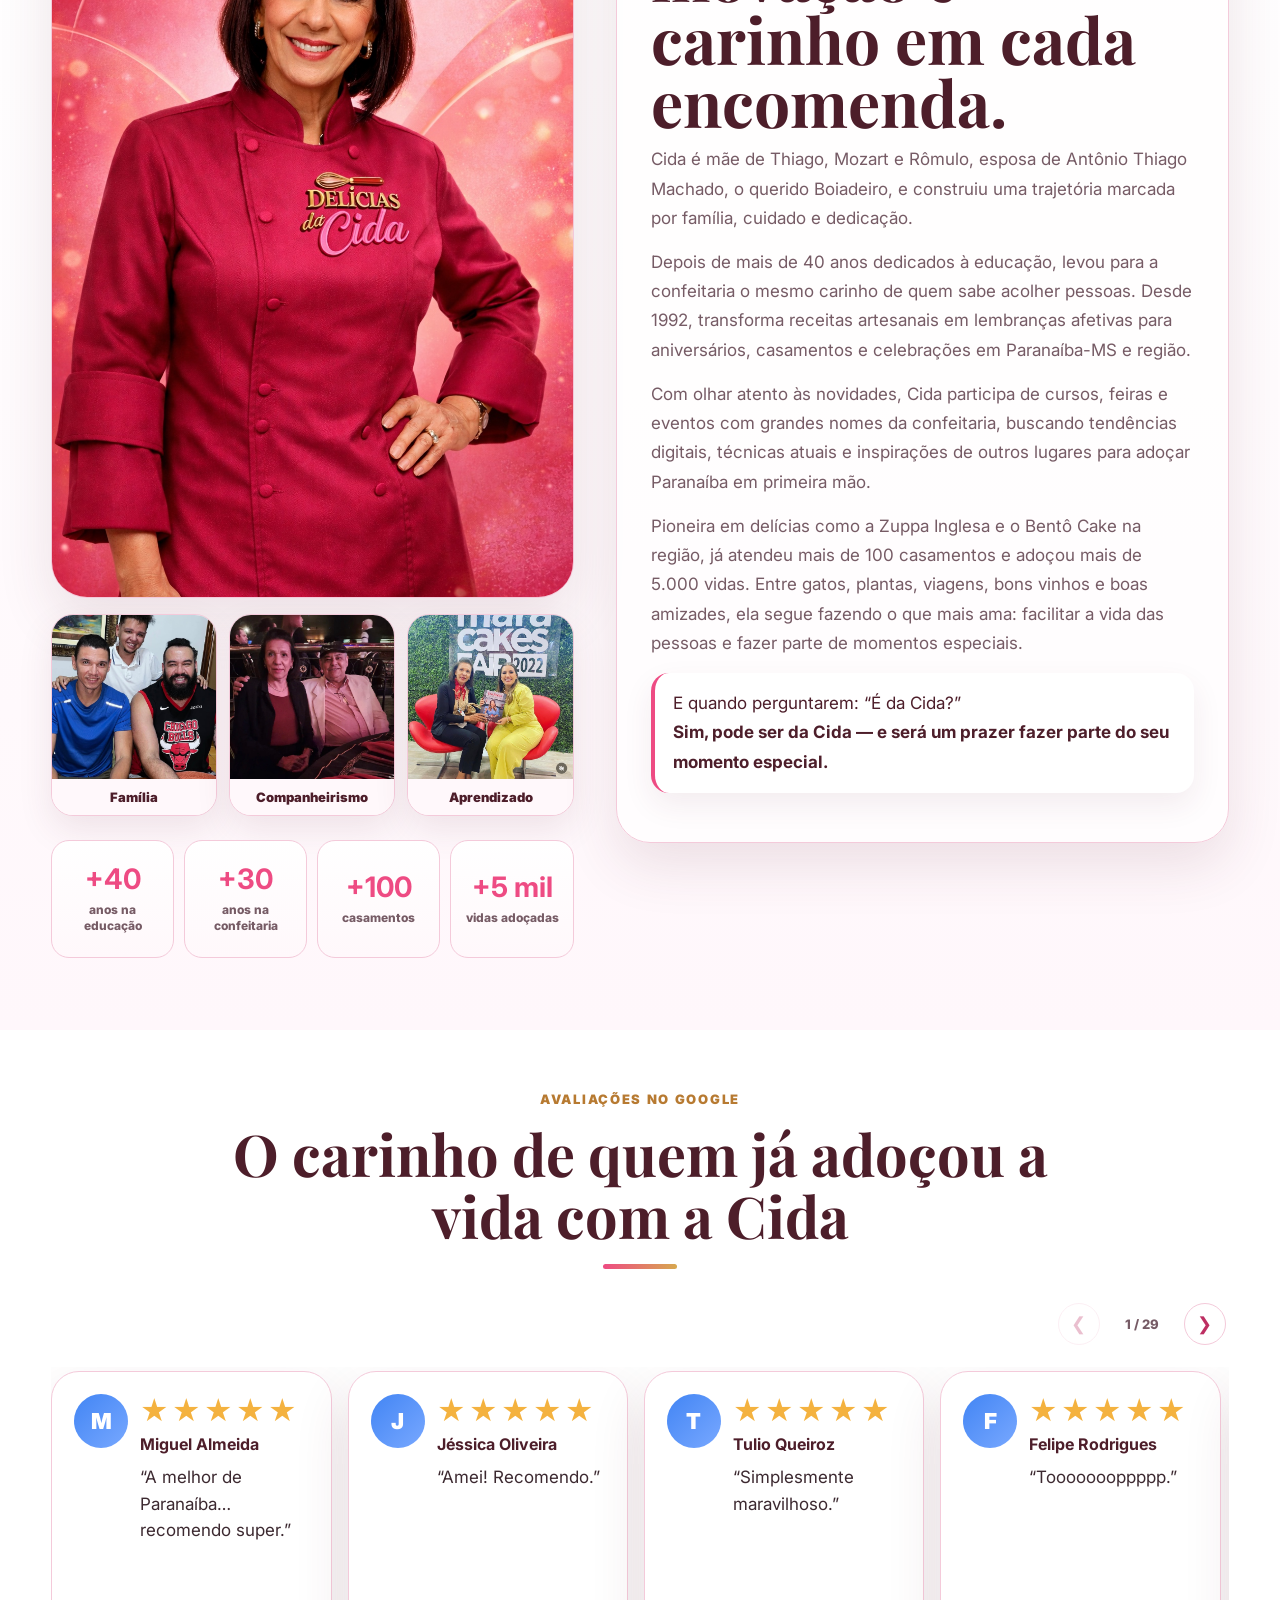
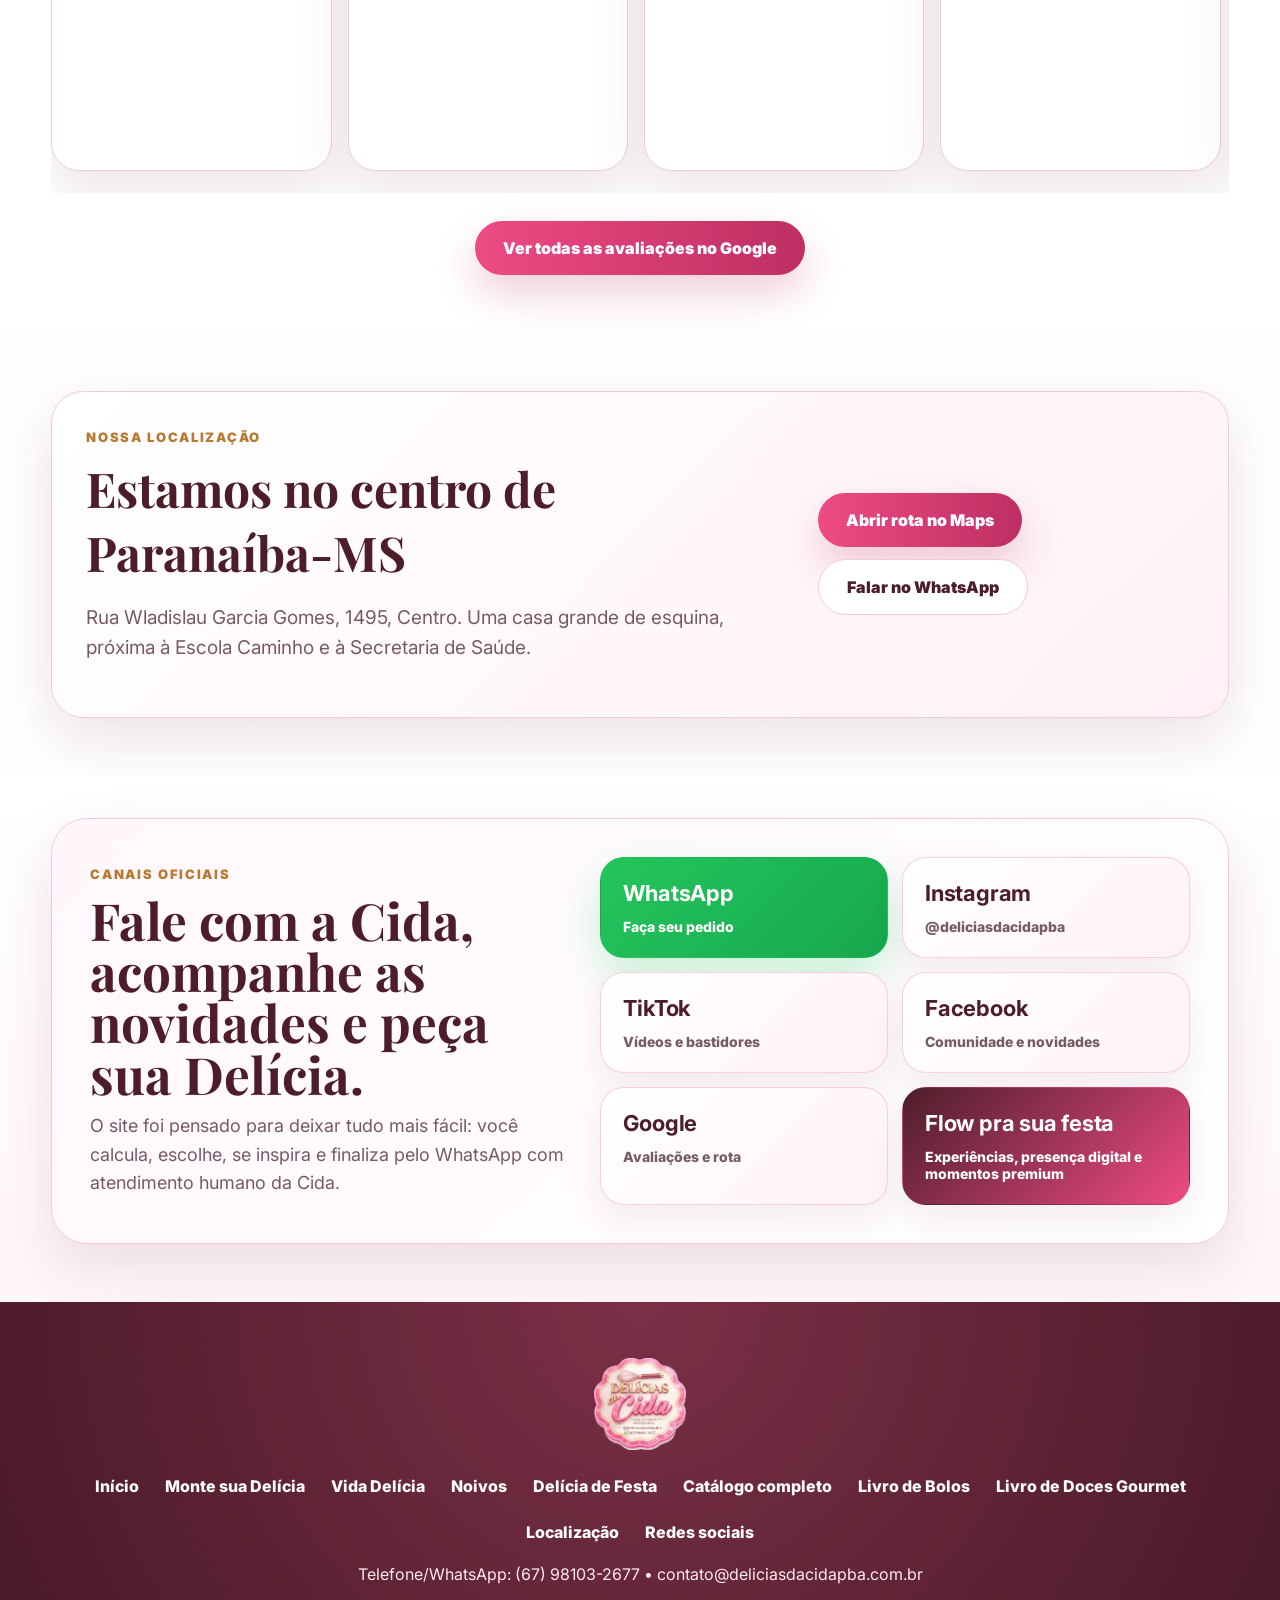
==== commit d7172668: "feat: ativa Flow Tracking direto e remove GTM" ====
--- a/index.html
+++ b/index.html
@@ -3,39 +3,17 @@
 <head>
   <meta charset="utf-8" />
   <!-- Google Tag Manager -->
-  <script>(function(w,d,s,l,i){w[l]=w[l]||[];w[l].push({'gtm.start':
-  new Date().getTime(),event:'gtm.js'});var f=d.getElementsByTagName(s)[0],
-  j=d.createElement(s),dl=l!='dataLayer'?'&l='+l:'';j.async=true;j.src=
-  'https://www.googletagmanager.com/gtm.js?id='+i+dl;f.parentNode.insertBefore(j,f);
-  })(window,document,'script','dataLayer','GTM-K358S256');</script>
+
   <!-- End Google Tag Manager -->
 
   <!-- Google tag (GA4) -->
-  <script async src="https://www.googletagmanager.com/gtag/js?id=G-E81J8073YN"></script>
-  <script>
-    window.dataLayer = window.dataLayer || [];
-    function gtag(){dataLayer.push(arguments);}
-    gtag('js', new Date());
-    gtag('config', 'G-E81J8073YN');
-  </script>
+
+
   <!-- End Google tag (GA4) -->
 
   <!-- Meta Pixel Code -->
-  <script>
-  !function(f,b,e,v,n,t,s)
-  {if(f.fbq)return;n=f.fbq=function(){n.callMethod?
-  n.callMethod.apply(n,arguments):n.queue.push(arguments)};
-  if(!f._fbq)f._fbq=n;n.push=n;n.loaded=!0;n.version='2.0';
-  n.queue=[];t=b.createElement(e);t.async=!0;
-  t.src=v;s=b.getElementsByTagName(e)[0];
-  s.parentNode.insertBefore(t,s)}(window, document,'script',
-  'https://connect.facebook.net/en_US/fbevents.js');
-  fbq('init', '1072531990334488');
-  fbq('track', 'PageView');
-  </script>
-  <noscript><img height="1" width="1" style="display:none"
-  src="https://www.facebook.com/tr?id=1072531990334488&ev=PageView&noscript=1"
-  /></noscript>
+
+
   <!-- End Meta Pixel Code -->
 
   <meta name="viewport" content="width=device-width, initial-scale=1" />
@@ -71,8 +49,7 @@
 </head>
 <body>
   <!-- Google Tag Manager (noscript) -->
-  <noscript><iframe src="https://www.googletagmanager.com/ns.html?id=GTM-K358S256"
-  height="0" width="0" style="display:none;visibility:hidden"></iframe></noscript>
+
   <!-- End Google Tag Manager (noscript) -->
   <header class="site-header" id="inicio">
     <a class="brand" href="#inicio" aria-label="Delícias da Cida"><img src="assets/logo.png" alt="Delícias da Cida"></a>
@@ -572,5 +549,5 @@
   <script src="site-config.js"></script>
   <script src="https://challenges.cloudflare.com/turnstile/v0/api.js?render=explicit" async defer></script>
 <script src="script.js"></script>
-</body>
+<script src="flow-tracking.js" defer></script></body>
 </html>
